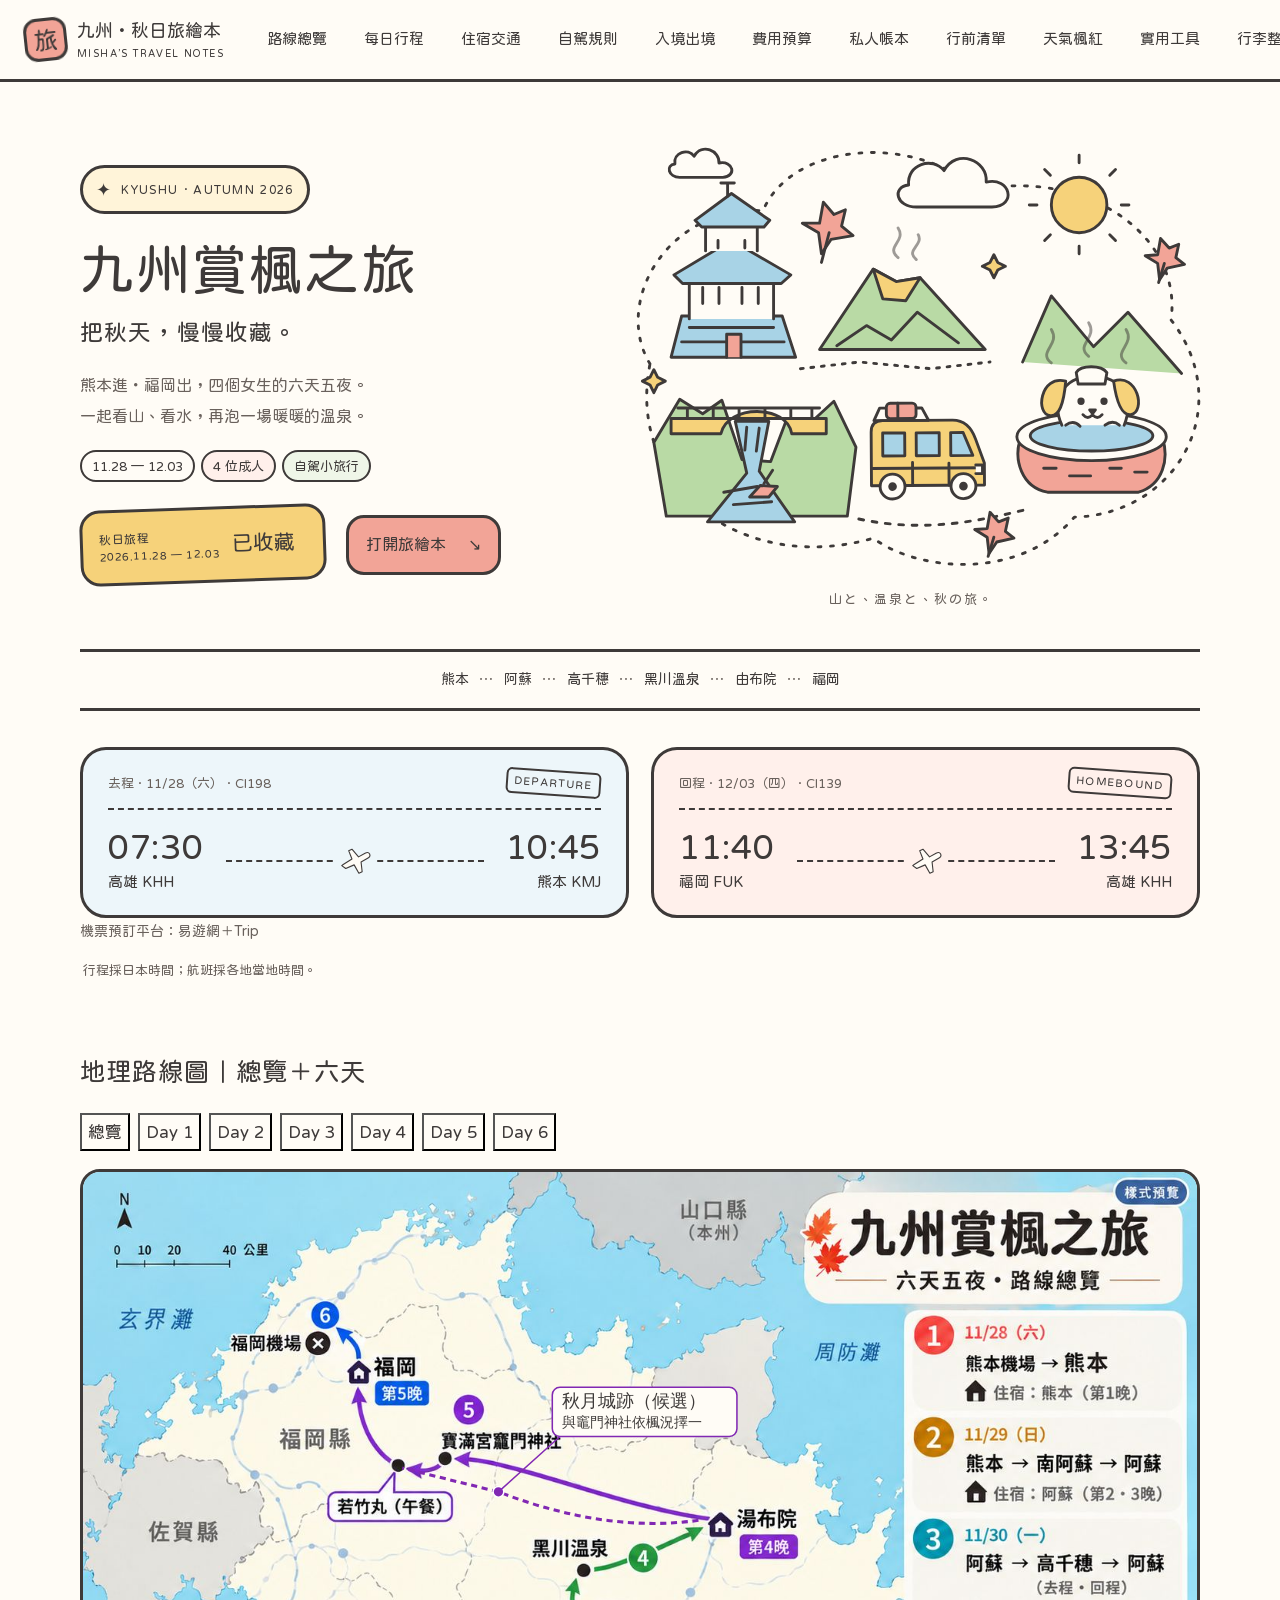
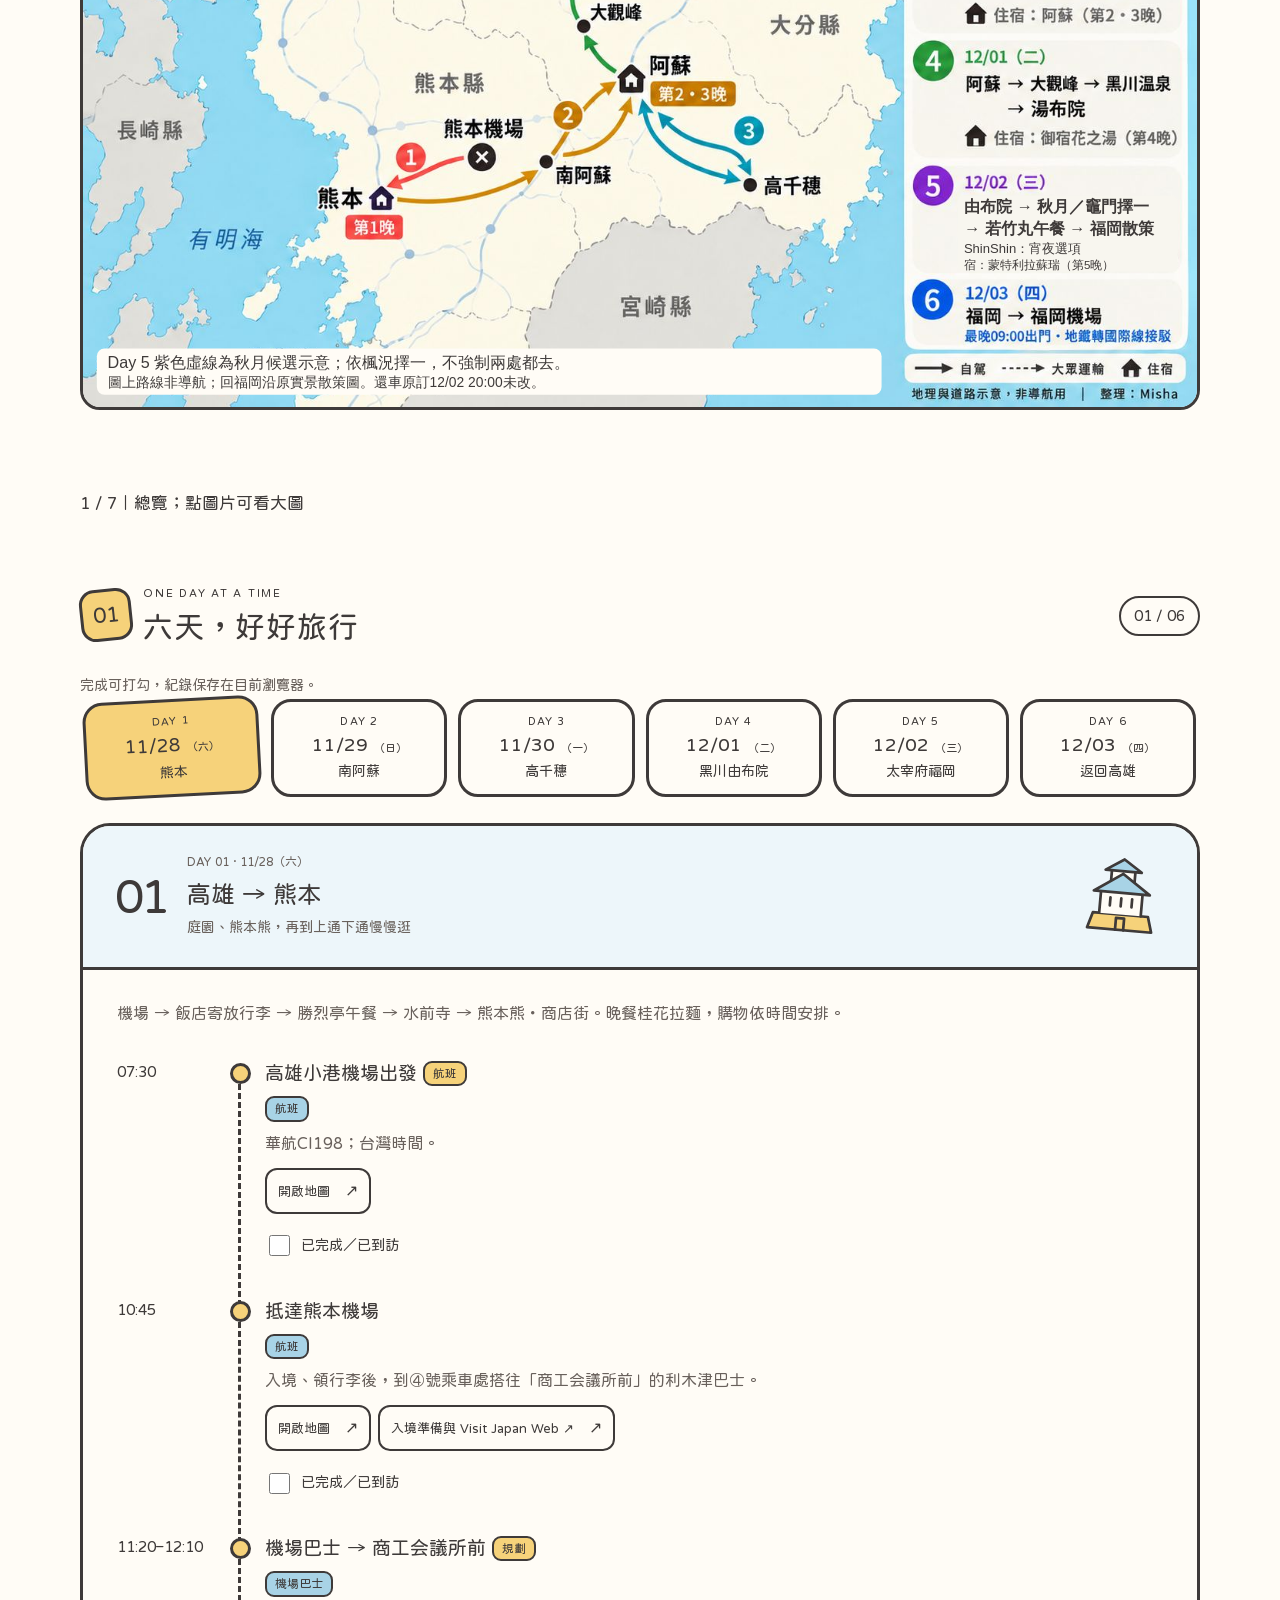
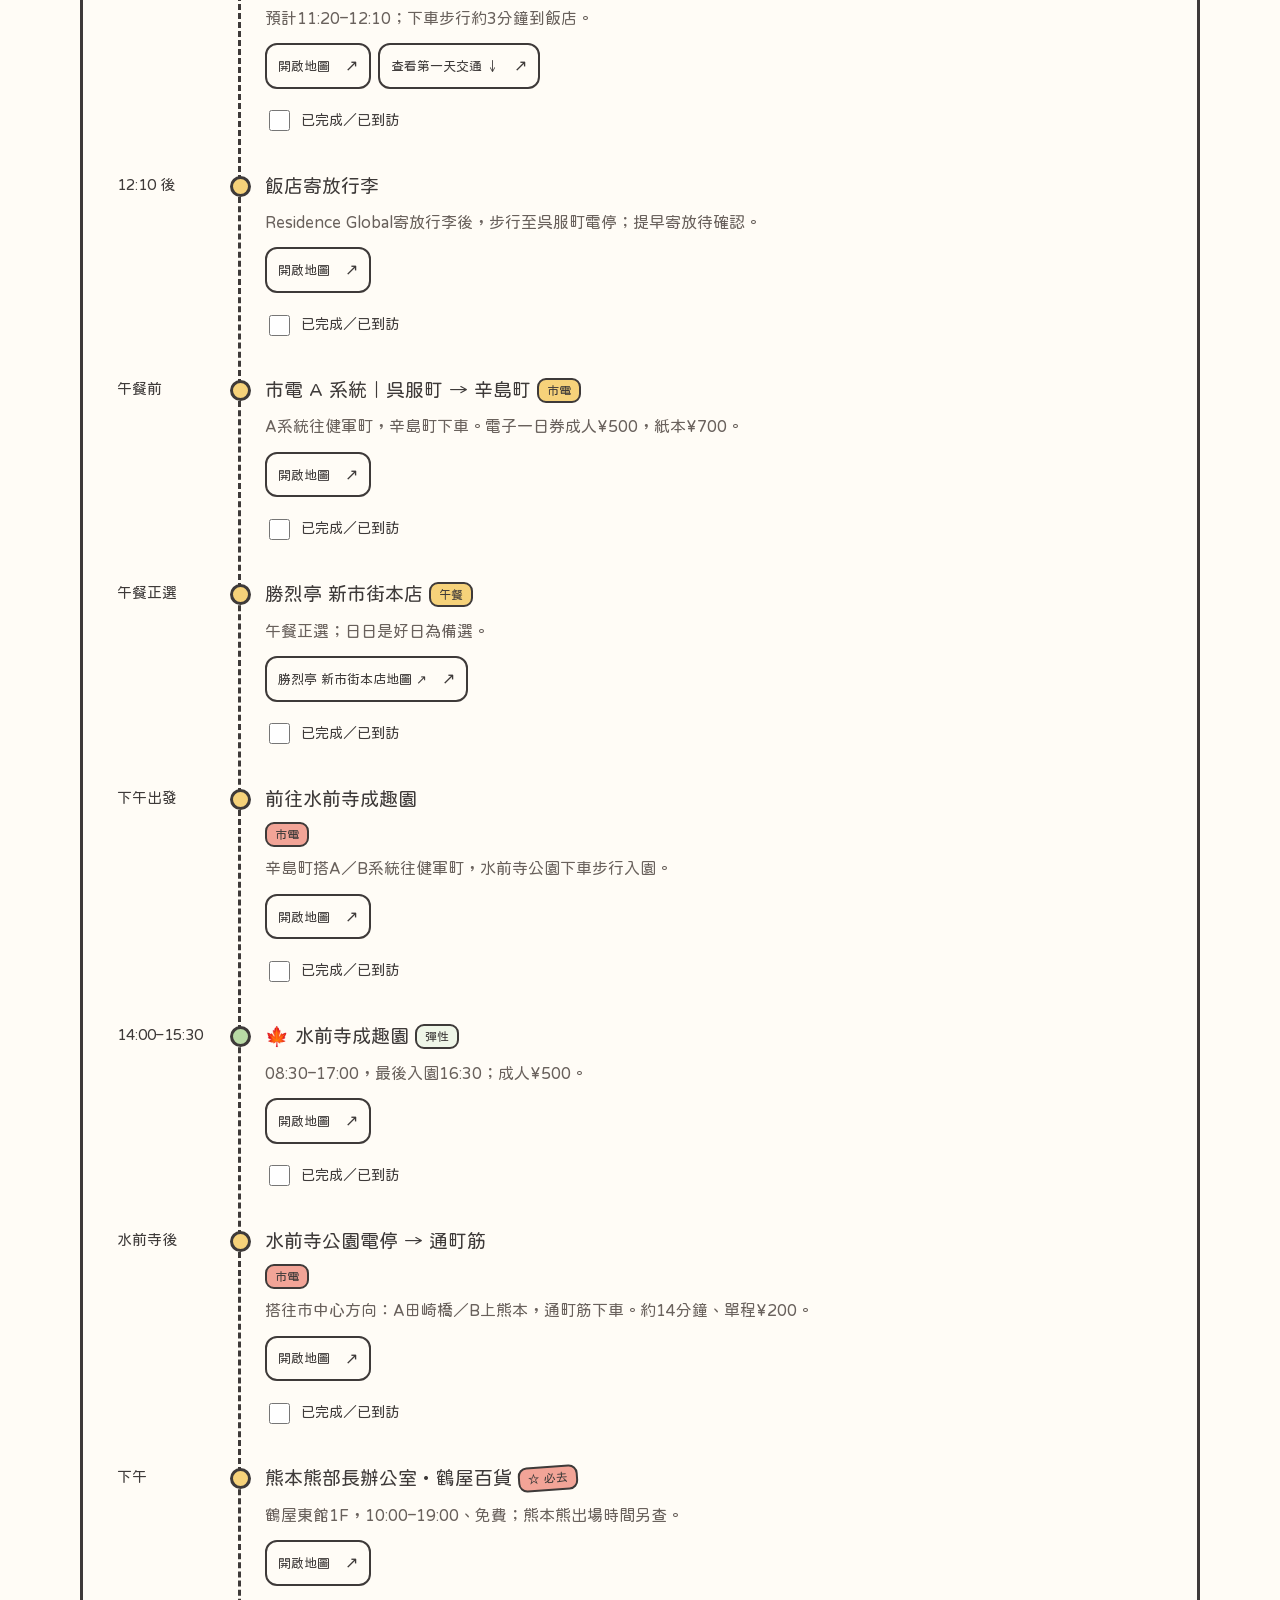
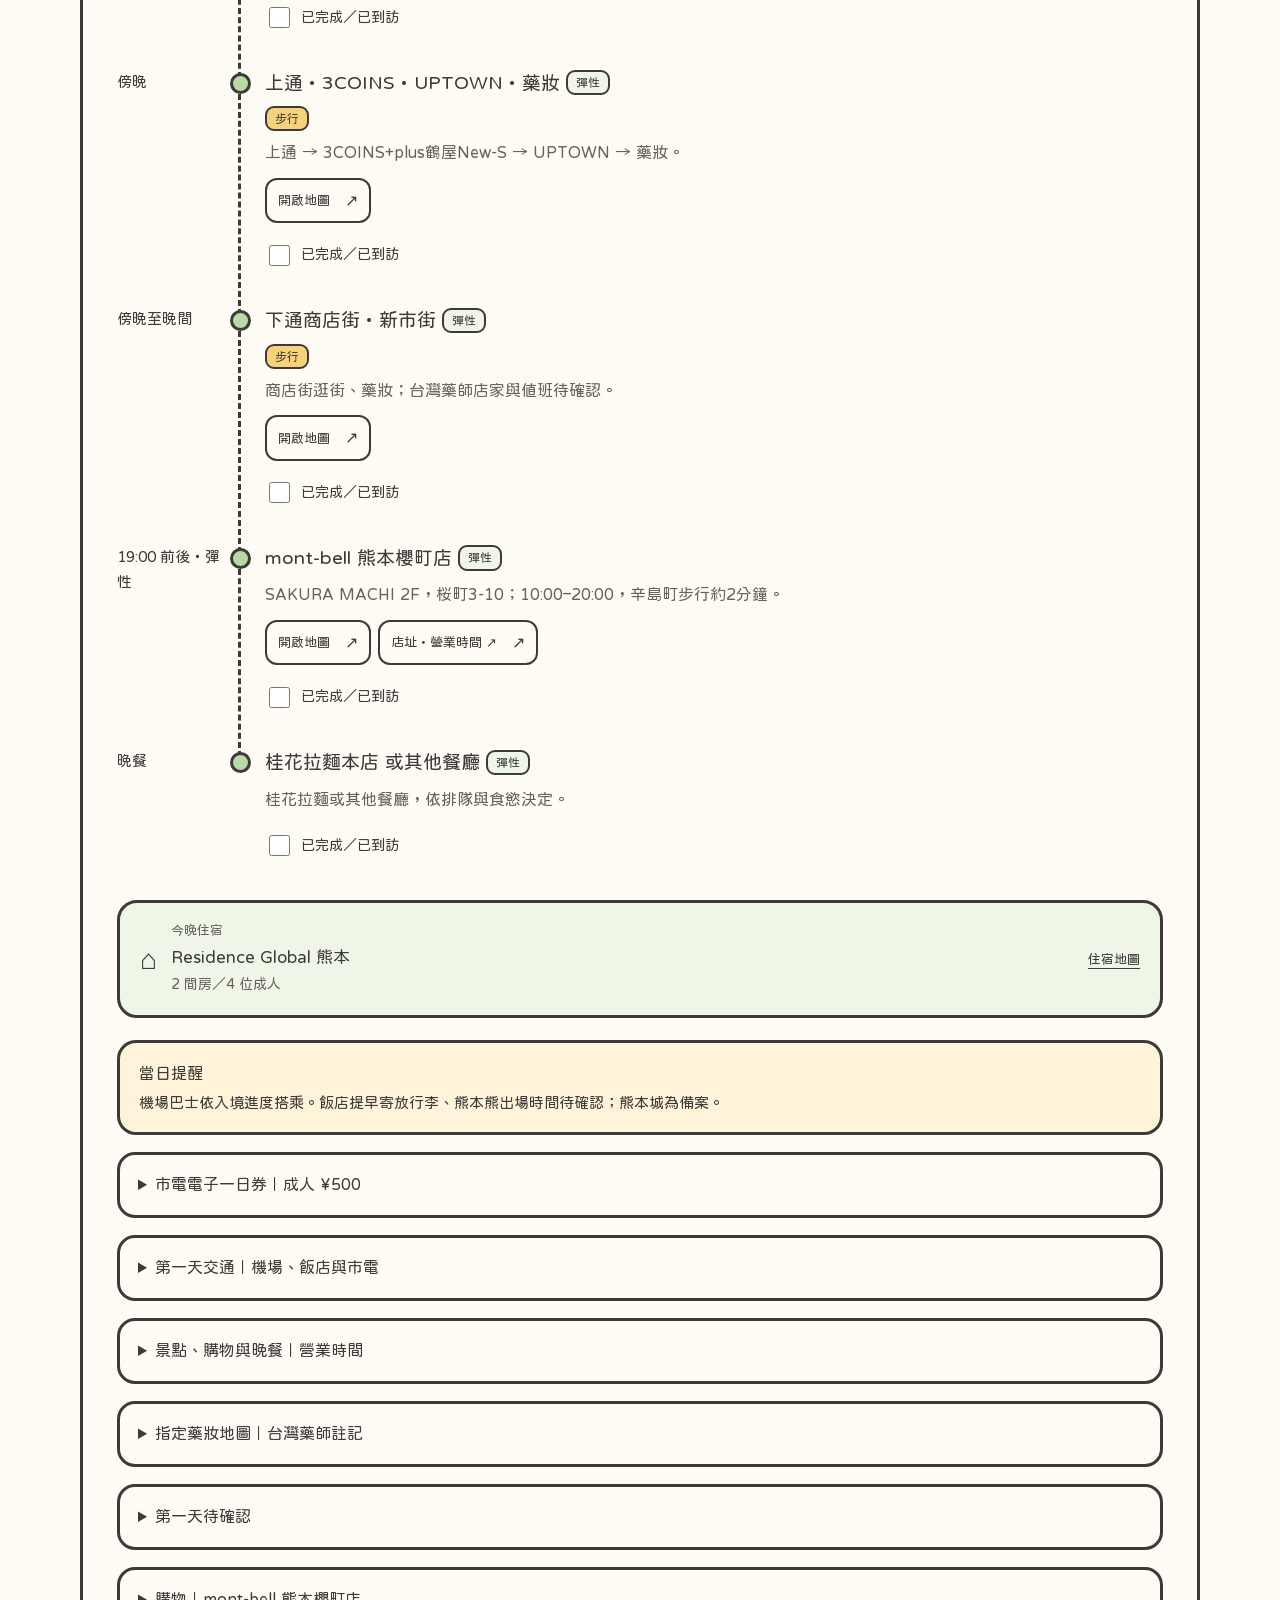
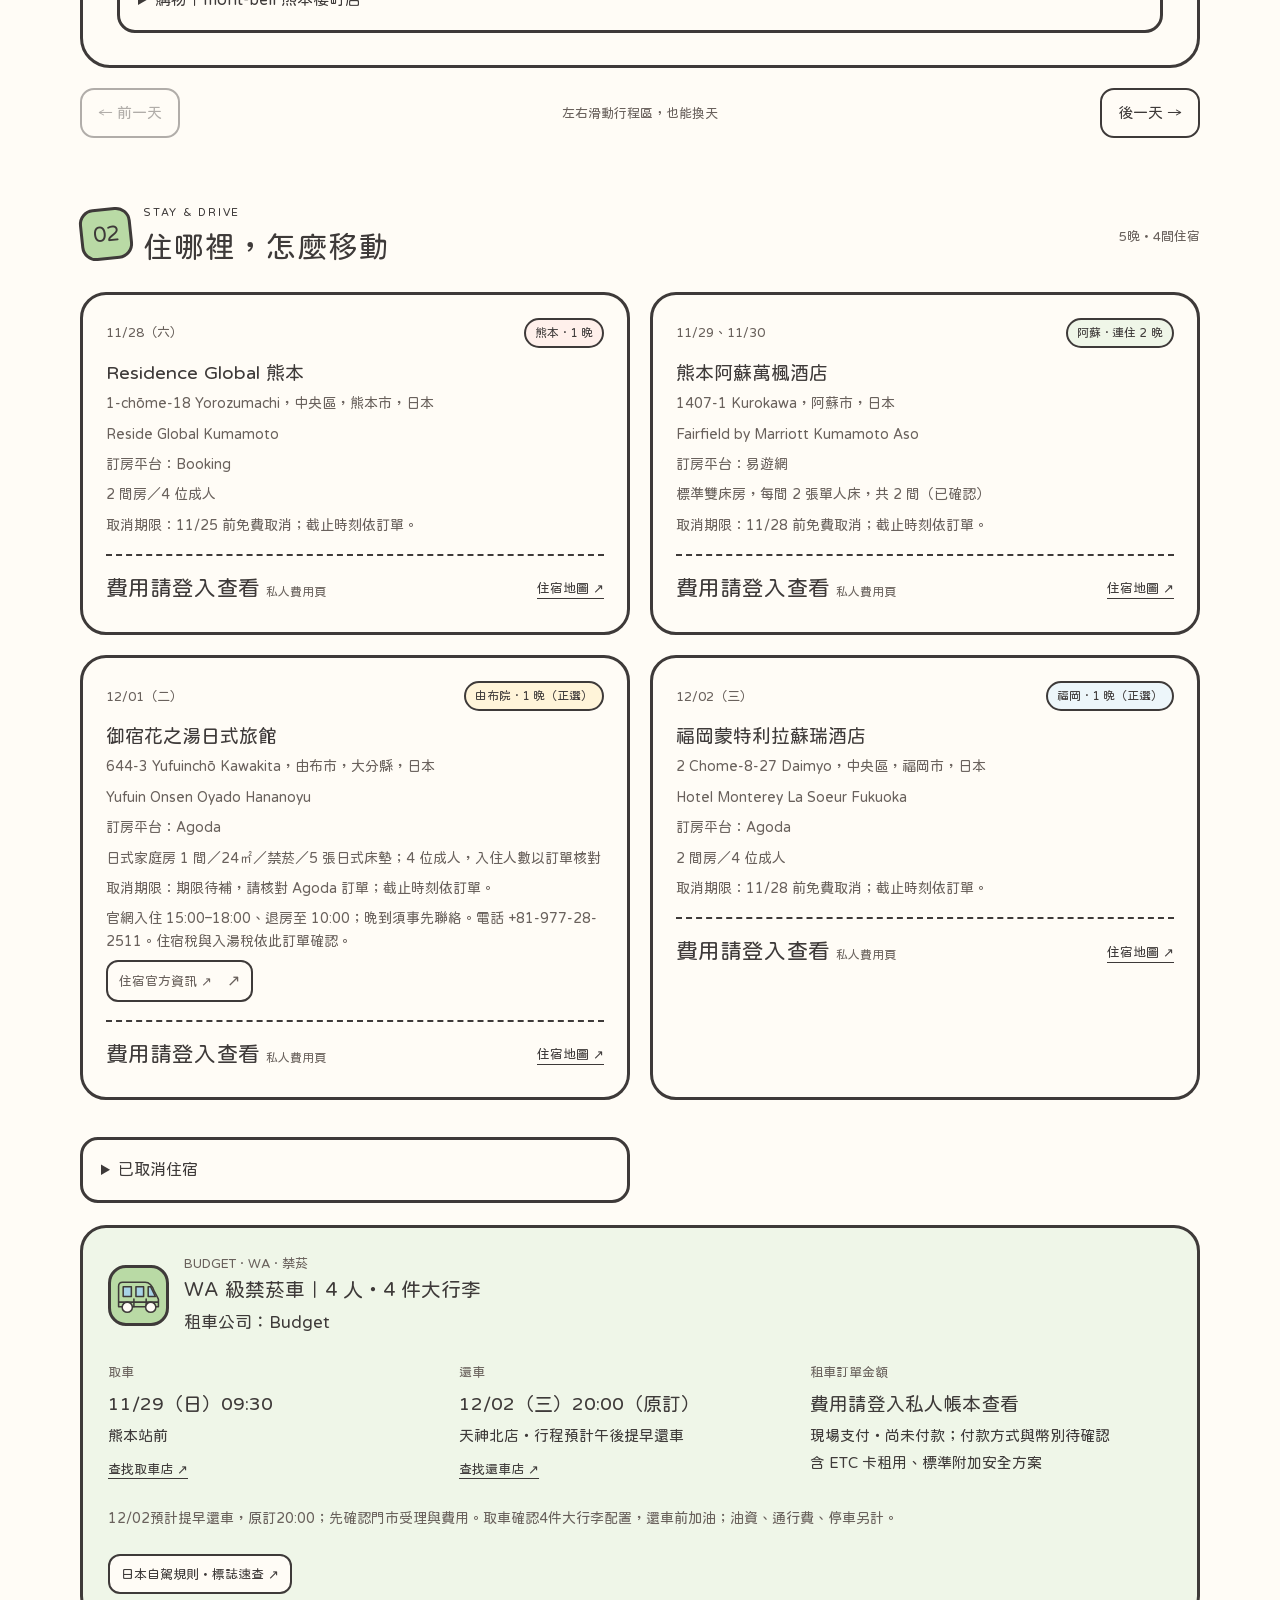
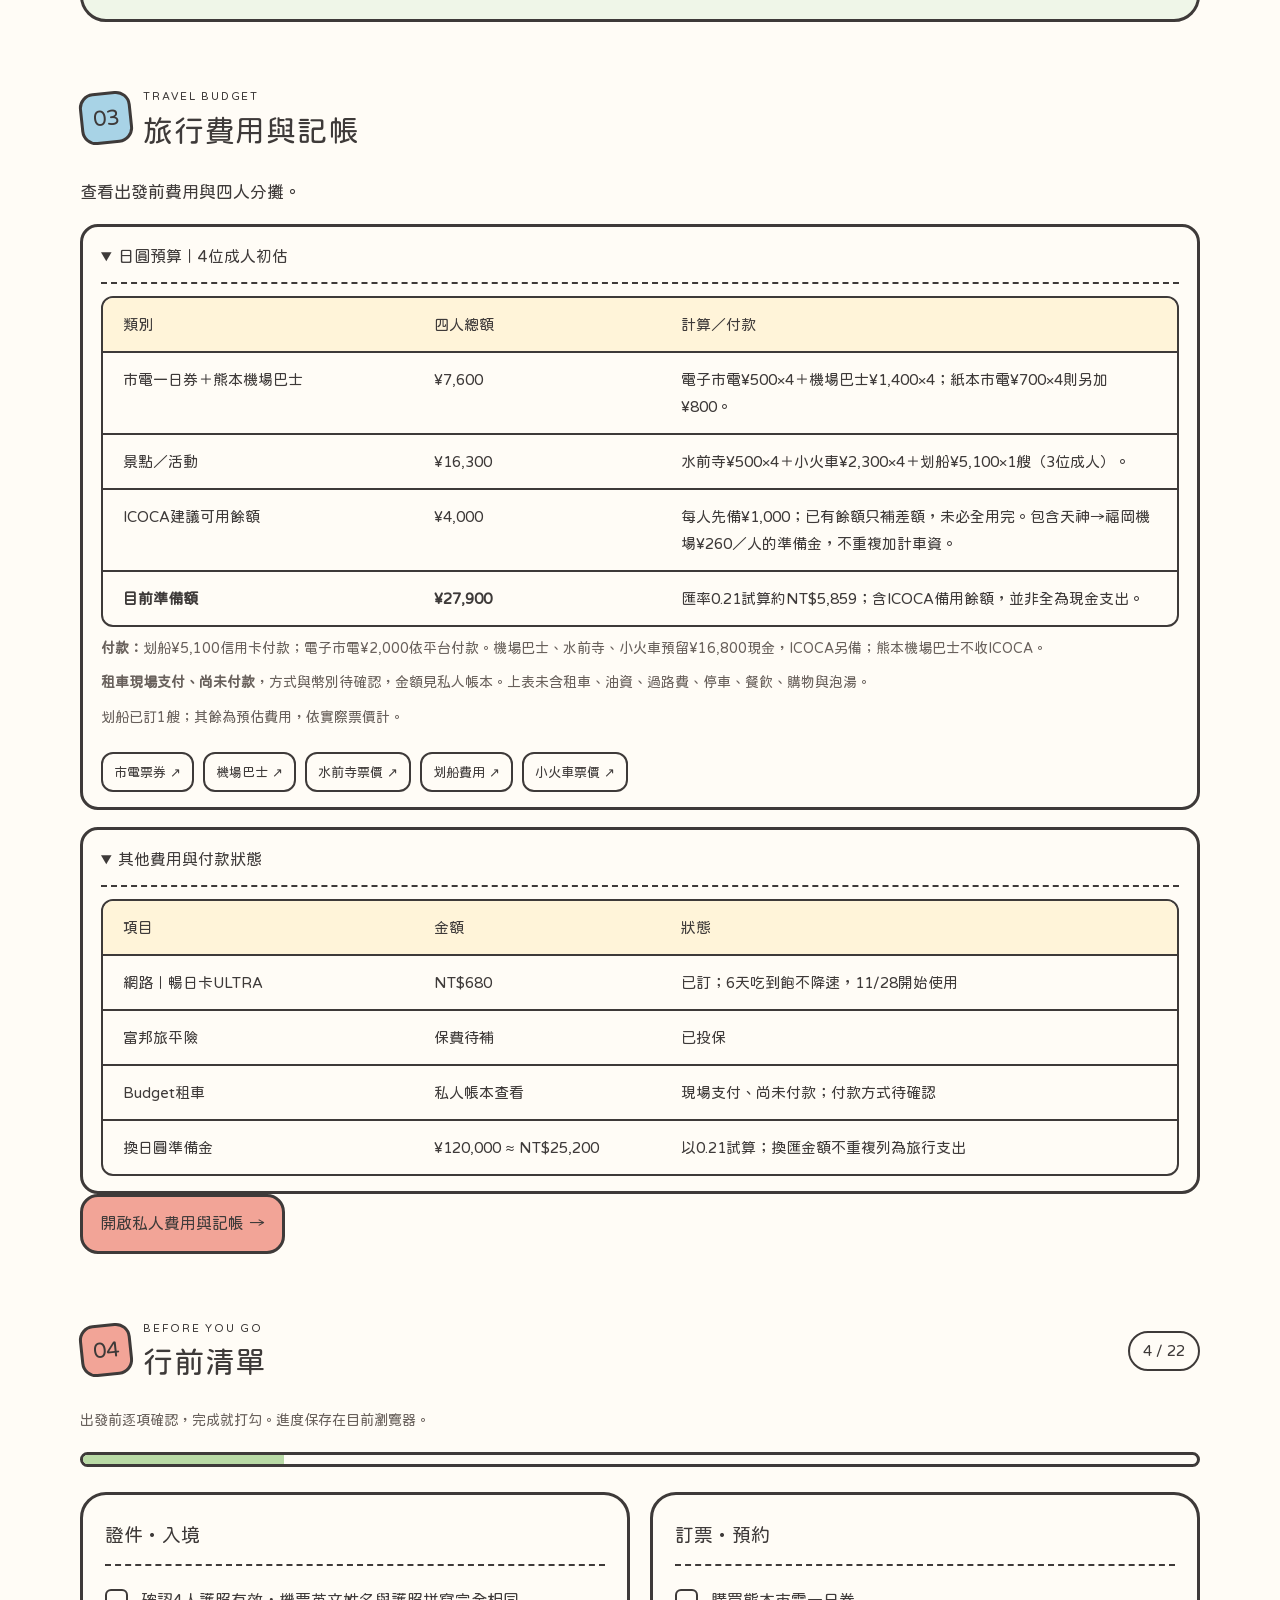
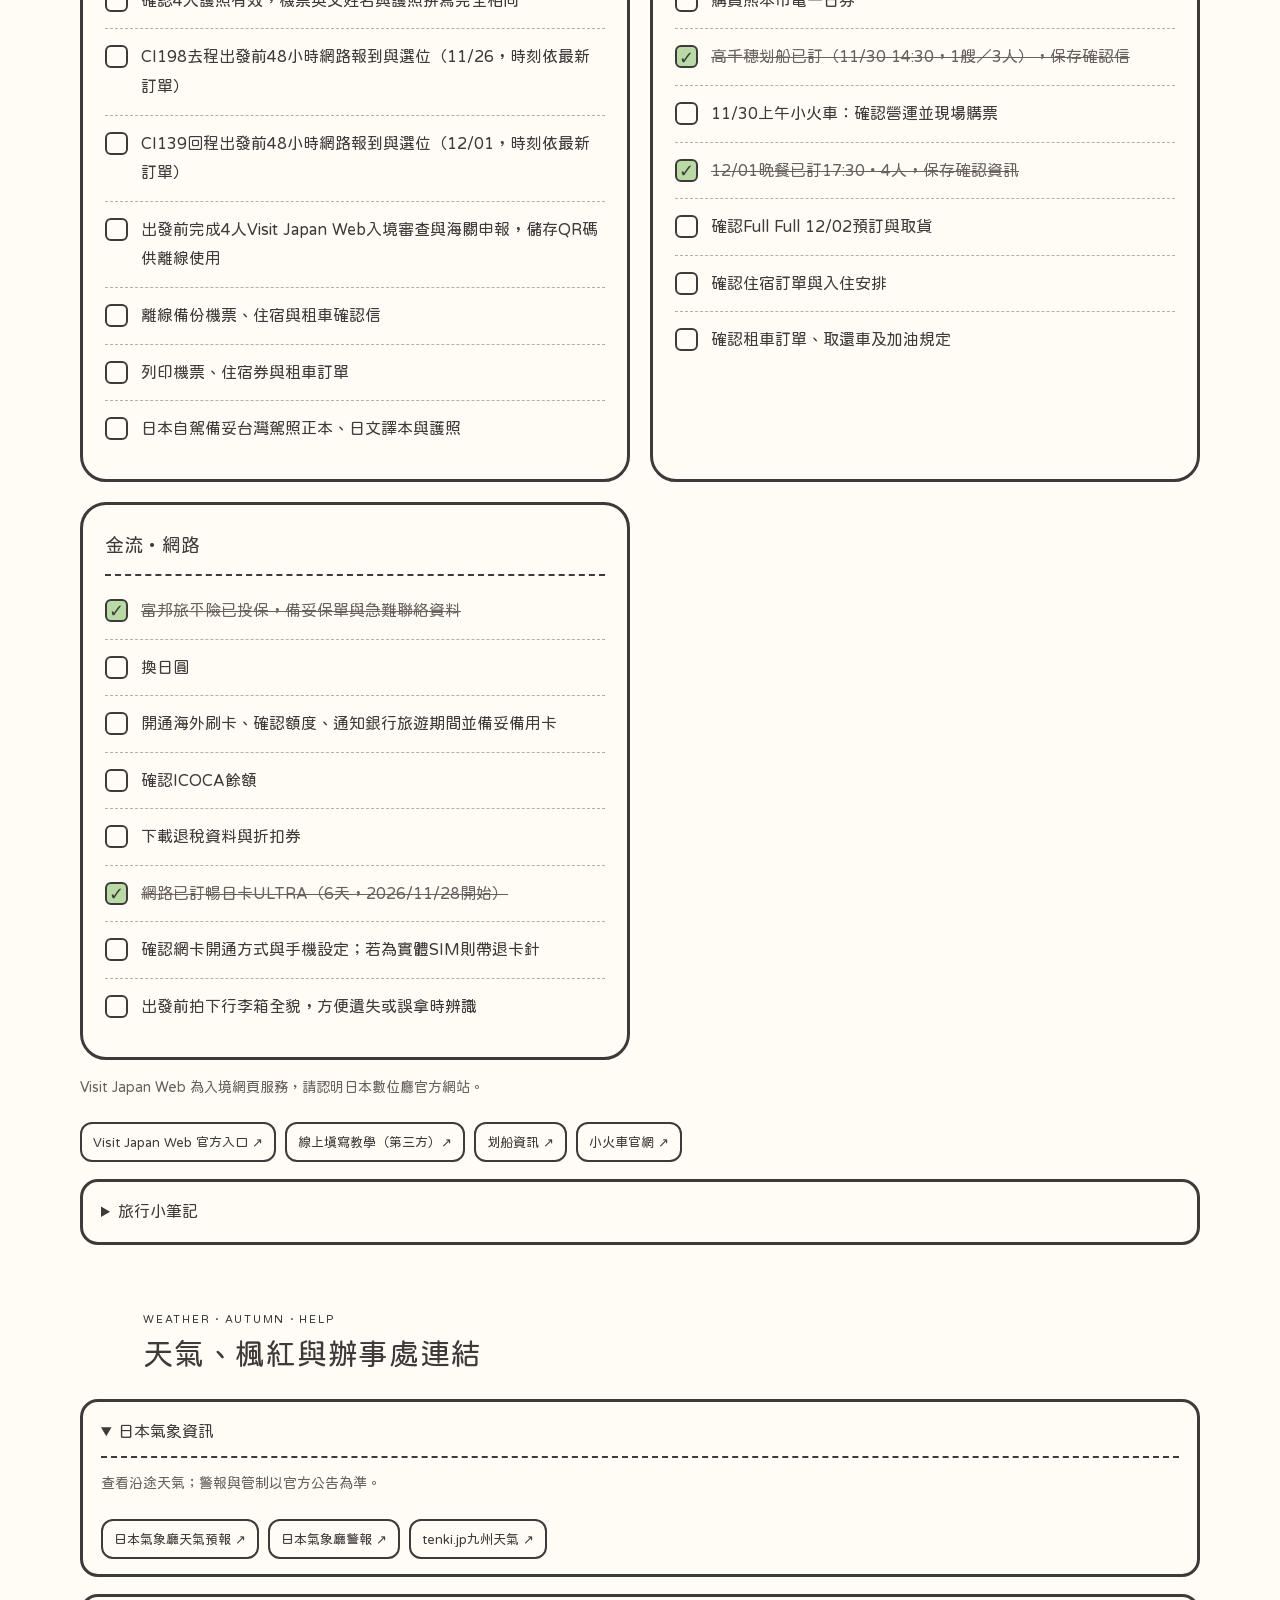
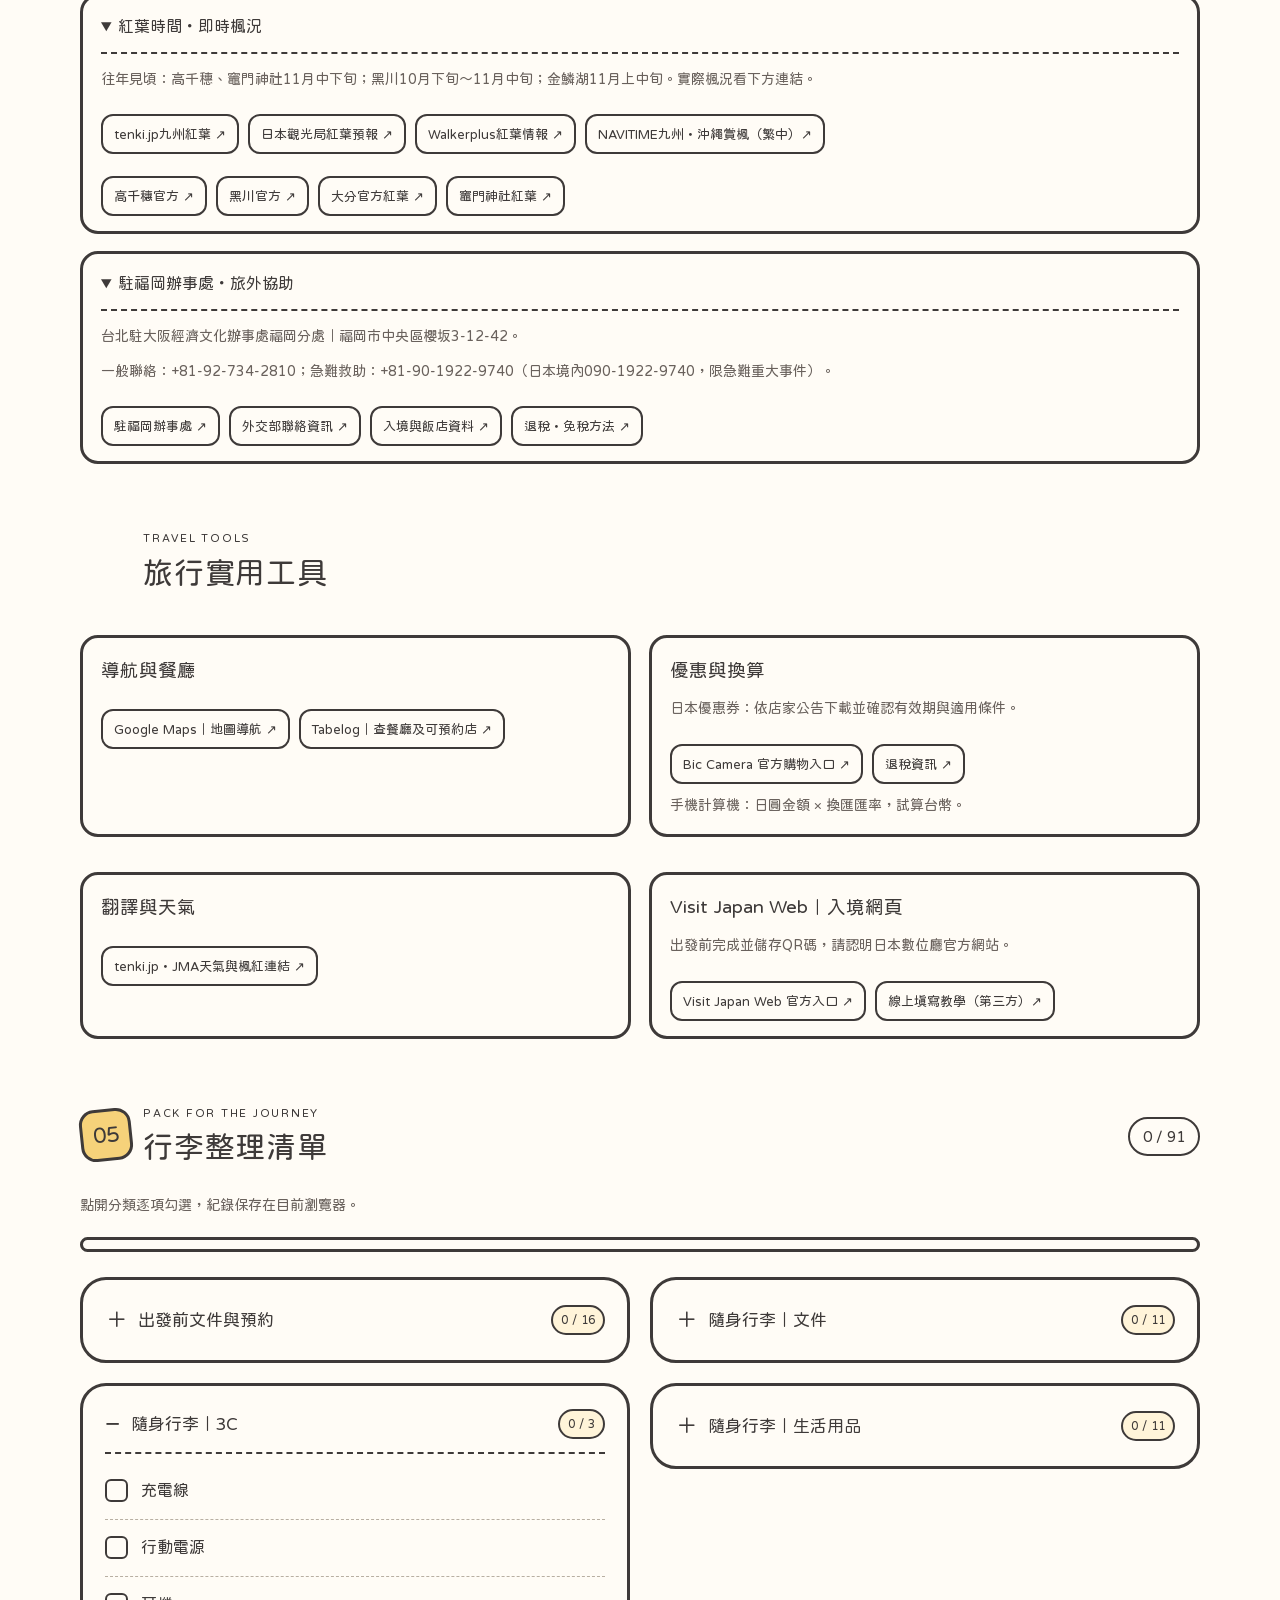
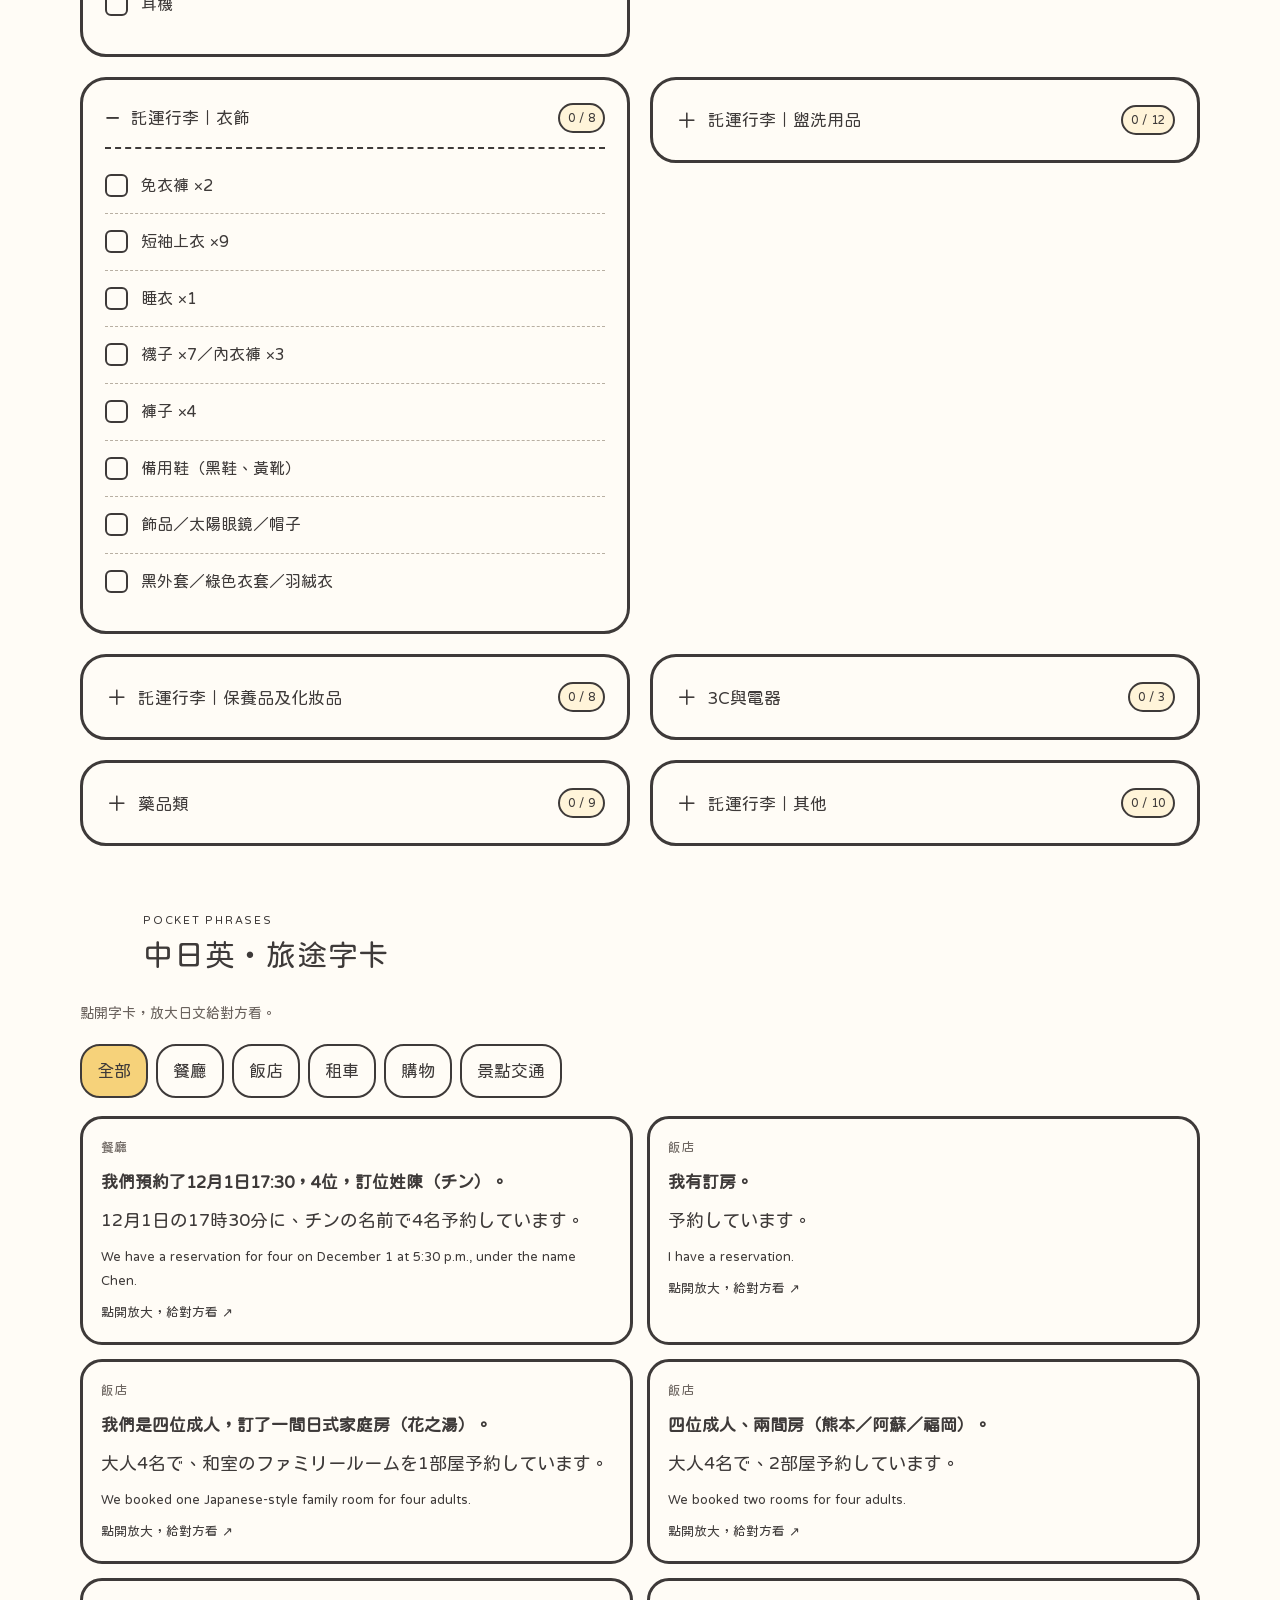
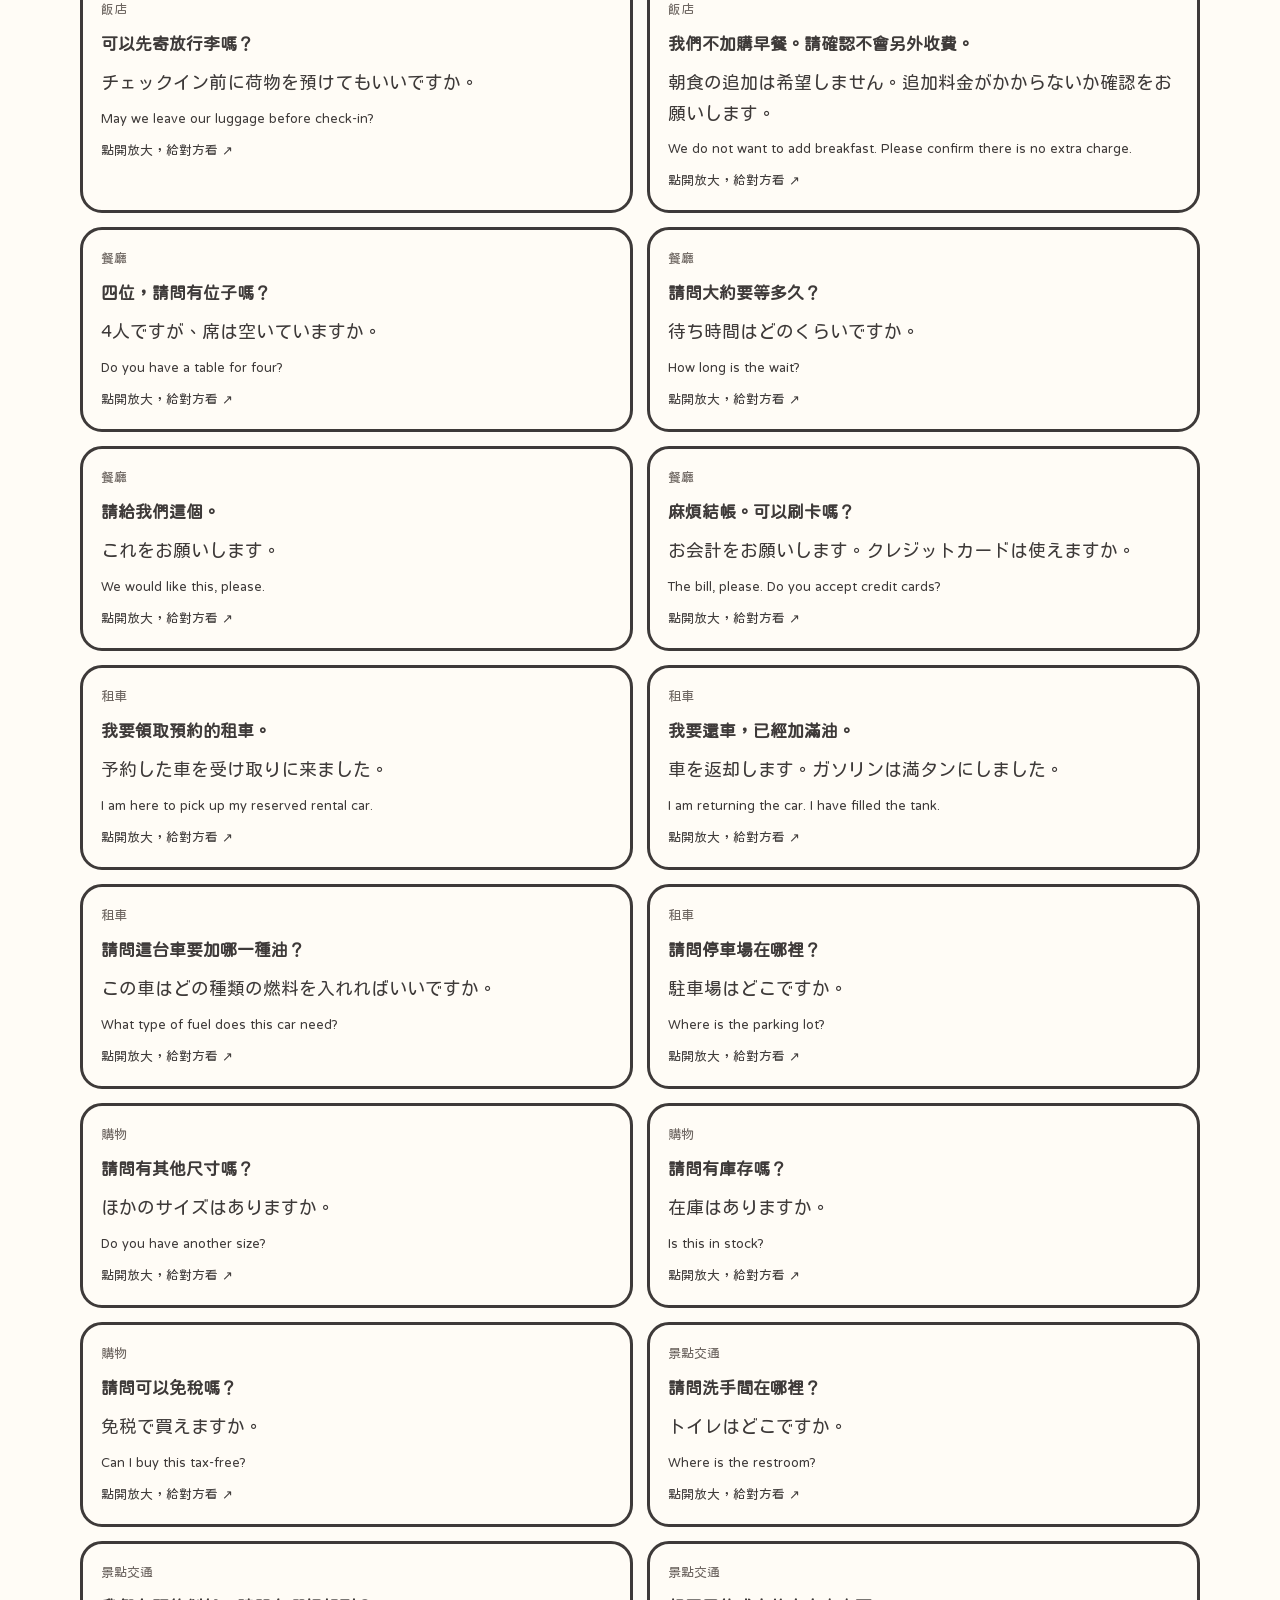
==== index.html @ 36771373 "Simplify travel copy and daily itinerary notes for quick reading" ====
<!doctype html>
<html lang="zh-Hant">
<head>
  <meta charset="utf-8">
  <meta name="viewport" content="width=device-width, initial-scale=1">
  <meta name="theme-color" content="#FFFCF6">
  <meta name="description" content="Misha 的九州六天五夜賞楓自駕旅行：每日行程、高千穗划船方案、住宿交通、行前與行李整理清單。">
  <title>九州賞楓之旅｜Misha 的旅行手帖</title>
  <link rel="icon" href="assets/maple.svg" type="image/svg+xml">
  <link rel="preconnect" href="https://fonts.googleapis.com">
  <link rel="preconnect" href="https://fonts.gstatic.com" crossorigin>
  <link href="https://fonts.googleapis.com/css2?family=Huninn&display=swap" rel="stylesheet">
  <link rel="stylesheet" href="style.css?v=20261111-mobile">
  <script src="data.js?v=20261118-simple" defer></script>
  <script src="app.js?v=20261118-simple" defer></script>
</head>
<body>
  <a class="skip" href="#main">跳到主要內容</a>
  <header class="topbar"><div class="topbar-inner"><a class="brand" href="#home" aria-label="九州旅繪本首頁"><span class="brand-mark" aria-hidden="true">旅</span><span>九州・秋日旅繪本<small>MISHA’S TRAVEL NOTES</small></span></a><nav class="section-nav" aria-label="內容導覽"><a href="#route-map">路線總覽</a><a href="#itinerary">每日行程</a><a href="#stay">住宿交通</a><a href="driving.html">自駕規則</a><a href="entry-exit.html">入境出境</a><a href="#budget">費用預算</a><a href="budget.html">私人帳本</a><a href="#checklist">行前清單</a><a href="#travel-info">天氣楓紅</a><a href="#travel-tools">實用工具</a><a href="#packing">行李整理</a><a href="#phrases">旅途字卡</a></nav></div></header>
  <main id="main" class="container">
    <section class="hero" id="home" aria-labelledby="page-title">
      <div class="hero-copy">
        <p class="cover-label">KYUSHU · AUTUMN 2026</p>
        <h1 id="page-title">九州賞楓之旅<span>把秋天，慢慢收藏。</span></h1>
        <p class="hero-desc">熊本進・福岡出，四個女生的六天五夜。<br>一起看山、看水，再泡一場暖暖的溫泉。</p>
        <div class="hero-tags"><span>11.28 — 12.03</span><span>4 位成人</span><span>自駕小旅行</span></div>
        <div class="departure-row"><div class="countdown" role="timer" aria-label="出發倒數，以台灣日期計算"><span class="countdown-copy" id="countdown-label">距離出發<small>2026.11.28</small></span><output class="countdown-value" id="countdown-days">—</output><span class="countdown-unit" id="countdown-unit">天</span></div><a class="primary" href="#itinerary">打開旅繪本 <span aria-hidden="true">↘</span></a></div>
      </div>
      <figure class="hero-art"><img src="assets/kyushu-story.svg" width="640" height="470" alt="九州手繪風景：熊本城、阿蘇山、高千穗峽、小巴士與泡溫泉的小狗" fetchpriority="high"><figcaption class="art-caption">山と、温泉と、秋の旅。</figcaption></figure>
    </section>
    <div class="route-ribbon" aria-label="旅行路線"><span>熊本</span><span>阿蘇</span><span>高千穗</span><span>黑川溫泉</span><span>由布院</span><span>福岡</span></div>
    <section class="flight-section" aria-label="旅程資訊"><div class="flight-card"><div class="ticket-top"><span class="small-label">去程 · 11/28（六） · CI198</span><span class="ticket-stamp">DEPARTURE</span></div><div class="flight-route"><span><b>07:30</b>高雄 KHH</span><span class="flight-line" aria-hidden="true"><svg viewBox="0 0 96 96"><use href="assets/journey-icons.svg#plane"/></svg></span><span><b>10:45</b>熊本 KMJ</span></div></div><div class="flight-card"><div class="ticket-top"><span class="small-label">回程 · 12/03（四） · CI139</span><span class="ticket-stamp">HOMEBOUND</span></div><div class="flight-route"><span><b>11:40</b>福岡 FUK</span><span class="flight-line" aria-hidden="true"><svg viewBox="0 0 96 96"><use href="assets/journey-icons.svg#plane"/></svg></span><span><b>13:45</b>高雄 KHH</span></div></div></section>
    <p class="intro-muted">機票預訂平台：易遊網＋Trip</p><p class="time-note">行程採日本時間；航班採各地當地時間。</p>
    <section id="route-map" class="section"><h2>地理路線圖｜總覽＋六天</h2><div id="map-tabs" class="phrase-filters"><button type="button" data-map-tab="0" aria-pressed="true">總覽</button><button type="button" data-map-tab="1" aria-pressed="false">Day 1</button><button type="button" data-map-tab="2" aria-pressed="false">Day 2</button><button type="button" data-map-tab="3" aria-pressed="false">Day 3</button><button type="button" data-map-tab="4" aria-pressed="false">Day 4</button><button type="button" data-map-tab="5" aria-pressed="false">Day 5</button><button type="button" data-map-tab="6" aria-pressed="false">Day 6</button></div><div id="map-slides" style="display:flex;overflow-x:auto;scroll-snap-type:x mandatory;gap:16px" tabindex="0" aria-label="左右切換七張地圖"><a style="flex:0 0 100%;scroll-snap-align:start;min-width:0" href="assets/route-overview.svg?v=20261107-simple" target="_blank" rel="noopener"><img style="width:100%;display:block;border:3px solid #3E3A39;border-radius:20px" src="assets/route-overview.svg?v=20261107-simple" alt="六天路線總覽" loading="lazy"></a><a style="flex:0 0 100%;scroll-snap-align:start;min-width:0" href="assets/day-1.svg?v=20261107-simple" target="_blank" rel="noopener"><img style="width:100%;display:block;border:3px solid #3E3A39;border-radius:20px" src="assets/day-1.svg?v=20261107-simple" alt="Day 1地理路線示意" loading="lazy"></a><a style="flex:0 0 100%;scroll-snap-align:start;min-width:0" href="assets/day-2.svg?v=20261107-simple" target="_blank" rel="noopener"><img style="width:100%;display:block;border:3px solid #3E3A39;border-radius:20px" src="assets/day-2.svg?v=20261107-simple" alt="Day 2地理路線示意" loading="lazy"></a><a style="flex:0 0 100%;scroll-snap-align:start;min-width:0" href="assets/day-3.svg?v=20261107-simple" target="_blank" rel="noopener"><img style="width:100%;display:block;border:3px solid #3E3A39;border-radius:20px" src="assets/day-3.svg?v=20261107-simple" alt="Day 3地理路線示意" loading="lazy"></a><a style="flex:0 0 100%;scroll-snap-align:start;min-width:0" href="assets/yufuin-walk-map.svg?v=20261107-simple" target="_blank" rel="noopener"><img style="width:100%;display:block;border:3px solid #3E3A39;border-radius:20px" src="assets/yufuin-walk-map.svg?v=20261107-simple" alt="Day 4由布院真實地圖與編號散策路線" loading="lazy"></a><a style="flex:0 0 100%;scroll-snap-align:start;min-width:0" href="assets/day-5.svg?v=20261107-simple" target="_blank" rel="noopener"><img style="width:100%;display:block;border:3px solid #3E3A39;border-radius:20px" src="assets/day-5.svg?v=20261107-simple" alt="Day 5秋月城跡或竈門神社賞楓擇一、若竹丸午餐及福岡天神實景散策路線" loading="lazy"></a><a style="flex:0 0 100%;scroll-snap-align:start;min-width:0" href="assets/day-6.svg?v=20261107-simple" target="_blank" rel="noopener"><img style="width:100%;display:block;border:3px solid #3E3A39;border-radius:20px" src="assets/day-6.svg?v=20261107-simple" alt="Day 6地理路線示意" loading="lazy"></a></div><p id="map-count" aria-live="polite">1 / 7｜總覽；點圖片可看大圖</p></section>
    <section id="itinerary" class="section"><div class="section-heading"><div><p class="eyebrow">ONE DAY AT A TIME</p><h2>六天，好好旅行</h2></div><span id="day-counter" class="counter" aria-live="polite">01 / 06</span></div><p class="intro-muted">完成可打勾，紀錄保存在目前瀏覽器。</p><div class="day-tabs" role="tablist" aria-label="切換每日行程"></div><div id="day-panel" class="day-panel" role="tabpanel" tabindex="0"></div><div class="day-controls"><button id="prev-day" type="button">← 前一天</button><span>左右滑動行程區，也能換天</span><button id="next-day" type="button">後一天 →</button></div></section>
    <section id="stay" class="section"><div class="section-heading"><div><p class="eyebrow">STAY & DRIVE</p><h2>住哪裡，怎麼移動</h2></div><span class="section-aside">5晚・4間住宿</span></div><div class="stay-grid" id="hotel-list"></div><article class="rental-card"><div class="rental-title"><span class="square-icon" aria-hidden="true"><svg viewBox="0 0 96 96"><use href="assets/journey-icons.svg#van"/></svg></span><div><p class="small-label">BUDGET · WA · 禁菸</p><h3>WA 級禁菸車｜4 人・4 件大行李</h3><p>租車公司：Budget</p></div></div><div class="rental-grid"><div><span class="small-label">取車</span><strong>11/29（日）09:30</strong><span>熊本站前</span><a class="text-link" href="https://www.google.com/maps/search/?api=1&query=Budget+熊本駅前店" target="_blank" rel="noopener noreferrer">查找取車店 ↗</a></div><div><span class="small-label">還車</span><strong>12/02（三）20:00（原訂）</strong><span>天神北店・行程預計午後提早還車</span><a class="text-link" href="https://www.google.com/maps/search/?api=1&query=Budget+天神北店" target="_blank" rel="noopener noreferrer">查找還車店 ↗</a></div><div><span class="small-label">租車訂單金額</span><strong>費用請登入私人帳本查看</strong><span>現場支付・尚未付款；付款方式與幣別待確認</span><span>含 ETC 卡租用、標準附加安全方案</span></div></div><p class="muted">12/02預計提早還車，原訂20:00；先確認門市受理與費用。取車確認4件大行李配置，還車前加油；油資、通行費、停車另計。</p><div class="official-links"><a href="driving.html">日本自駕規則・標誌速查 ↗</a></div></article></section>
    <section id="budget" class="section"><div class="section-heading"><div><p class="eyebrow">TRAVEL BUDGET</p><h2>旅行費用與記帳</h2></div></div><p>查看出發前費用與四人分攤。</p><details class="detail-box" open><summary>日圓預算｜4位成人初估</summary><div class="table-wrap"><table><thead><tr><th>類別</th><th>四人總額</th><th>計算／付款</th></tr></thead><tbody>
<tr><td data-label="類別">市電一日券＋熊本機場巴士</td><td data-label="四人總額">¥7,600</td><td data-label="計算／付款">電子市電¥500×4＋機場巴士¥1,400×4；紙本市電¥700×4則另加¥800。</td></tr>
<tr><td data-label="類別">景點／活動</td><td data-label="四人總額">¥16,300</td><td data-label="計算／付款">水前寺¥500×4＋小火車¥2,300×4＋划船¥5,100×1艘（3位成人）。</td></tr>
<tr><td data-label="類別">ICOCA建議可用餘額</td><td data-label="四人總額">¥4,000</td><td data-label="計算／付款">每人先備¥1,000；已有餘額只補差額，未必全用完。包含天神→福岡機場¥260／人的準備金，不重複加計車資。</td></tr>
<tr><td data-label="類別"><strong>目前準備額</strong></td><td data-label="四人總額"><strong>¥27,900</strong></td><td data-label="計算／付款">匯率0.21試算約NT$5,859；含ICOCA備用餘額，並非全為現金支出。</td></tr>
</tbody></table></div><p><strong>付款：</strong>划船¥5,100信用卡付款；電子市電¥2,000依平台付款。機場巴士、水前寺、小火車預留¥16,800現金，ICOCA另備；熊本機場巴士不收ICOCA。</p><p><strong>租車現場支付、尚未付款</strong>，方式與幣別待確認，金額見私人帳本。上表未含租車、油資、過路費、停車、餐飲、購物與泡湯。</p><p class="muted">划船已訂1艘；其餘為預估費用，依實際票價計。</p><div class="official-links"><a href="https://www.kotsu-kumamoto.jp/kiji/pub/Default.aspx?c_id=66" target="_blank" rel="noopener noreferrer">市電票券 ↗</a><a href="https://www.sankobus.jp/bus/ap-limousine/" target="_blank" rel="noopener noreferrer">機場巴士 ↗</a><a href="https://www.suizenji.or.jp/guide/" target="_blank" rel="noopener noreferrer">水前寺票價 ↗</a><a href="https://takachiho-kanko.info/boat/det/" target="_blank" rel="noopener noreferrer">划船費用 ↗</a><a href="https://amaterasu-railway.jp/attraction" target="_blank" rel="noopener noreferrer">小火車票價 ↗</a></div></details><details class="detail-box" open><summary>其他費用與付款狀態</summary><div class="table-wrap"><table><thead><tr><th>項目</th><th>金額</th><th>狀態</th></tr></thead><tbody><tr><td data-label="項目">網路｜暢日卡ULTRA</td><td data-label="金額">NT$680</td><td data-label="狀態">已訂；6天吃到飽不降速，11/28開始使用</td></tr><tr><td data-label="項目">富邦旅平險</td><td data-label="金額">保費待補</td><td data-label="狀態">已投保</td></tr><tr><td data-label="項目">Budget租車</td><td data-label="金額">私人帳本查看</td><td data-label="狀態">現場支付、尚未付款；付款方式待確認</td></tr><tr><td data-label="項目">換日圓準備金</td><td data-label="金額">¥120,000 ≈ NT$25,200</td><td data-label="狀態">以0.21試算；換匯金額不重複列為旅行支出</td></tr></tbody></table></div></details><a class="primary" href="budget.html">開啟私人費用與記帳 →</a></section>
    <section id="checklist" class="section"><div class="section-heading"><div><p class="eyebrow">BEFORE YOU GO</p><h2>行前清單</h2></div><span id="check-counter" class="counter" aria-live="polite"></span></div><p class="intro-muted">出發前逐項確認，完成就打勾。進度保存在目前瀏覽器。</p><div class="progress-track" role="progressbar" aria-label="行前準備進度" aria-valuemin="0" aria-valuemax="100" aria-valuenow="0"><div id="check-progress"></div></div><div id="checklist-items" class="checklist-grid"></div><p class="muted">Visit Japan Web 為入境網頁服務，請認明日本數位廳官方網站。</p><div class="official-links"><a href="https://services.digital.go.jp/zh-cmn-hant/visit-japan-web/" target="_blank" rel="noopener noreferrer">Visit Japan Web 官方入口 ↗</a><a href="https://debbiechien.com/visit-japan-web/" target="_blank" rel="noopener noreferrer">線上填寫教學（第三方）↗</a><a href="https://takachiho-kanko.info/boat/detail.php" target="_blank" rel="noopener noreferrer">划船資訊 ↗</a><a href="https://amaterasu-railway.jp/" target="_blank" rel="noopener noreferrer">小火車官網 ↗</a></div><details class="detail-box"><summary>旅行小筆記</summary><label for="trip-notes">記下想買的東西、集合時間或臨時調整</label><textarea id="trip-notes" rows="5" placeholder="例如：出門前幫媽媽帶好保暖外套……"></textarea><p id="notes-status" class="muted" role="status">筆記僅保存在目前瀏覽器。</p></details><p id="storage-status" class="muted" role="status"></p></section>
<section id="travel-info" class="section"><div class="section-heading"><div><p class="eyebrow">WEATHER · AUTUMN · HELP</p><h2>天氣、楓紅與辦事處連結</h2></div></div>
<details class="detail-box" open><summary>日本氣象資訊</summary><p>查看沿途天氣；警報與管制以官方公告為準。</p><div class="official-links"><a href="https://www.jma.go.jp/bosai/forecast/" target="_blank" rel="noopener noreferrer">日本氣象廳天氣預報 ↗</a><a href="https://www.jma.go.jp/bosai/warning/" target="_blank" rel="noopener noreferrer">日本氣象廳警報 ↗</a><a href="https://tenki.jp/forecast/9/" target="_blank" rel="noopener noreferrer">tenki.jp九州天氣 ↗</a></div></details>
<details class="detail-box" open><summary>紅葉時間・即時楓況</summary><p>往年見頃：高千穗、竈門神社11月中下旬；黑川10月下旬～11月中旬；金鱗湖11月上中旬。實際楓況看下方連結。</p><div class="official-links"><a href="https://tenki.jp/kouyou/9/" target="_blank" rel="noopener noreferrer">tenki.jp九州紅葉 ↗</a><a href="https://www.japan.travel/tw/see-and-do/autumn-leaves-forecast/" target="_blank" rel="noopener noreferrer">日本觀光局紅葉預報 ↗</a><a href="https://koyo.walkerplus.com/" target="_blank" rel="noopener noreferrer">Walkerplus紅葉情報 ↗</a><a href="https://japantravel.navitime.com/zh-tw/area/jp/feature/autumn/area/A08/?from=autumn-top-table" target="_blank" rel="noopener noreferrer">NAVITIME九州・沖繩賞楓（繁中）↗</a></div><div class="official-links"><a href="https://takachiho-kanko.info/faq/" target="_blank" rel="noopener noreferrer">高千穗官方 ↗</a><a href="https://www.kurokawaonsen.or.jp/faq/" target="_blank" rel="noopener noreferrer">黑川官方 ↗</a><a href="https://www.visit-oita.jp/topics/detail/416" target="_blank" rel="noopener noreferrer">大分官方紅葉 ↗</a><a href="https://www.crossroadfukuoka.jp/event/12107" target="_blank" rel="noopener noreferrer">竈門神社紅葉 ↗</a></div></details>
<details class="detail-box" open><summary>駐福岡辦事處・旅外協助</summary><p>台北駐大阪經濟文化辦事處福岡分處｜福岡市中央區櫻坂3-12-42。</p><p>一般聯絡：<a href="tel:+81927342810">+81-92-734-2810</a>；急難救助：<a href="tel:+819019229740">+81-90-1922-9740</a>（日本境內090-1922-9740，限急難重大事件）。</p><div class="official-links"><a href="https://www.roc-taiwan.org/jpfuk/index.html" target="_blank" rel="noopener noreferrer">駐福岡辦事處 ↗</a><a href="https://www.boca.gov.tw/sp-foof-countrycp-02-31-92761-1.html" target="_blank" rel="noopener noreferrer">外交部聯絡資訊 ↗</a><a href="entry-exit.html#arrival">入境與飯店資料 ↗</a><a href="entry-exit.html#refund">退稅・免稅方法 ↗</a></div></details></section>
    <section id="travel-tools" class="section"><div class="section-heading"><div><p class="eyebrow">TRAVEL TOOLS</p><h2>旅行實用工具</h2></div></div><div class="rules-grid">
<article class="detail-box"><h3>導航與餐廳</h3><div class="official-links"><a href="https://www.google.com/maps" target="_blank" rel="noopener noreferrer">Google Maps｜地圖導航 ↗</a><a href="https://tabelog.com/" target="_blank" rel="noopener noreferrer">Tabelog｜查餐廳及可預約店 ↗</a></div></article>
<article class="detail-box"><h3>優惠與換算</h3><p>日本優惠券：依店家公告下載並確認有效期與適用條件。</p><div class="official-links"><a href="https://www.biccamera.com/bc/c/info/report/language.jsp" target="_blank" rel="noopener noreferrer">Bic Camera 官方購物入口 ↗</a><a href="entry-exit.html#refund">退稅資訊 ↗</a></div><p>手機計算機：日圓金額 × 換匯匯率，試算台幣。</p></article>
<article class="detail-box"><h3>翻譯與天氣</h3><div class="official-links"><a href="#travel-info">tenki.jp・JMA天氣與楓紅連結 ↗</a></div></article>
<article class="detail-box"><h3>Visit Japan Web｜入境網頁</h3><p>出發前完成並儲存QR碼，請認明日本數位廳官方網站。</p><div class="official-links"><a href="https://services.digital.go.jp/zh-cmn-hant/visit-japan-web/" target="_blank" rel="noopener noreferrer">Visit Japan Web 官方入口 ↗</a><a href="https://debbiechien.com/visit-japan-web/" target="_blank" rel="noopener noreferrer">線上填寫教學（第三方）↗</a></div></article></div></section>
    <section id="packing" class="section"><div class="section-heading"><div><p class="eyebrow">PACK FOR THE JOURNEY</p><h2>行李整理清單</h2></div><span id="packing-counter" class="counter" aria-live="polite"></span></div><p class="intro-muted">點開分類逐項勾選，紀錄保存在目前瀏覽器。</p><div id="packing-track" class="progress-track" role="progressbar" aria-label="行李整理進度" aria-valuemin="0" aria-valuemax="100" aria-valuenow="0"><div id="packing-progress"></div></div><div id="packing-items" class="checklist-grid"></div></section>
    <section id="phrases" class="section"><div class="section-heading"><div><p class="eyebrow">POCKET PHRASES</p><h2>中日英・旅途字卡</h2></div></div><p class="intro-muted">點開字卡，放大日文給對方看。</p><div id="phrase-filters" class="phrase-filters" aria-label="字卡分類"></div><div id="phrase-list" class="phrase-grid"></div></section>
<dialog id="phrase-dialog" aria-labelledby="phrase-dialog-title"><button id="phrase-close" type="button">關閉 ✕</button><h2 id="phrase-dialog-title"></h2><p id="phrase-dialog-ja" lang="ja"></p><p id="phrase-dialog-en" lang="en"></p></dialog>
    <footer><div class="footer-mark">旅</div><p>把好風景，留給一起旅行的人。</p><span>九州賞楓之旅 · 整理：Misha</span><small>更新：2026/11/18｜營業、交通與票價依當日公告。</small></footer>
  </main>
</body>
</html>
---- style.css ----
:root{--bg:#FFFCF6;--paper:#FFFCF6;--ink:#3E3A39;--muted:#69615C;--coral:#F2A497;--yellow:#F6D27A;--blue:#A8D3E6;--green:#B9DAA5;--line:#3E3A39;--stroke:3px solid #3E3A39;--radius:26px;--soft-yellow:#FFF4D9;--soft-blue:#EDF6FA;--soft-green:#EFF6E8;--soft-coral:#FFF0EB}
*{box-sizing:border-box}html{scroll-behavior:smooth;scroll-padding-top:110px}body{margin:0;padding-top:112px;background:var(--bg);color:var(--ink);font-family:'Huninn','Microsoft JhengHei','PingFang TC',sans-serif;font-size:17px;line-height:1.85;-webkit-font-smoothing:antialiased}button,input,textarea{font:inherit;color:inherit}button,a,input,summary{touch-action:manipulation}a{color:inherit;text-decoration:none}button,summary{cursor:pointer}button{background:var(--paper)}h1,h2,h3,h4,p{margin:0}h1,h2,h3,h4{font-weight:400;text-wrap:pretty}a:focus-visible,button:focus-visible,input:focus-visible,textarea:focus-visible,summary:focus-visible,[tabindex]:focus-visible{outline:3px dashed var(--ink);outline-offset:5px}button:disabled{opacity:.4;cursor:default}a,button{ -webkit-tap-highlight-color:transparent}a:hover{text-decoration:underline;text-underline-offset:5px}.container{width:min(1120px,calc(100% - 64px));margin:auto}section[id]{scroll-margin-top:12px}
/* A small, fixed cover strip. */
.topbar{position:fixed;inset:0 0 auto;z-index:20;background:var(--paper);border-bottom:var(--stroke)}.topbar-inner{width:min(1240px,calc(100% - 48px));min-height:79px;margin:auto;display:flex;align-items:center;justify-content:space-between;gap:28px}.brand{display:flex;align-items:center;gap:10px;white-space:nowrap;font-size:18px;line-height:1.3}.brand small{display:block;font-size:10px;letter-spacing:.14em;margin-top:4px}.brand-mark,.footer-mark{display:grid;place-items:center;background:var(--coral);border:var(--stroke);border-radius:13px;width:43px;height:43px;font-size:24px;transform:rotate(-6deg);flex-shrink:0}.section-nav{display:flex;gap:7px;align-items:center;font-size:15px}.section-nav a{padding:8px 12px;border:3px solid transparent;border-radius:16px;white-space:nowrap;line-height:1.5}.section-nav a:hover,.section-nav a[aria-current=location]{background:var(--yellow);border-color:var(--ink);text-decoration:none}.skip{position:fixed;top:-100px;left:15px;padding:12px 20px;border:var(--stroke);border-radius:16px;background:var(--yellow);z-index:100}.skip:focus{top:12px}
/* Cover illustration & departure calendar. */
.hero{position:relative;display:grid;grid-template-columns:1fr 1.16fr;align-items:center;gap:12px;min-height:510px;padding:25px 0 38px}.hero-copy{position:relative;z-index:1}.eyebrow{font-size:12px;letter-spacing:.16em;margin-bottom:9px;line-height:1.5}.cover-label{display:inline-flex;align-items:center;gap:9px;background:var(--soft-yellow);border:var(--stroke);padding:5px 13px;border-radius:30px;margin-bottom:22px;font-size:12px;letter-spacing:.11em}.cover-label:before{content:'✦';font-size:18px}.hero h1{font-size:clamp(38px,4.4vw,55px);line-height:1.2;letter-spacing:.02em;white-space:nowrap}.hero h1 span{display:block;font-size:23px;line-height:1.6;letter-spacing:.05em;margin-top:12px}.hero-desc{font-size:16px;line-height:1.9;color:var(--muted);margin:19px 0}.hero-tags{display:flex;flex-wrap:wrap;gap:6px}.hero-tags span{font-size:13px;border:2px solid var(--ink);padding:2px 10px;border-radius:30px}.hero-tags span:nth-child(2){background:var(--soft-coral)}.hero-tags span:last-child{background:var(--soft-green)}.departure-row{display:flex;align-items:center;gap:20px;margin-top:25px}.countdown{display:flex;align-items:center;gap:12px;border:var(--stroke);border-radius:20px;background:var(--yellow);padding:8px 16px;min-height:76px;transform:rotate(-2deg)}.countdown-copy{font-size:12px;line-height:1.6;letter-spacing:.05em}.countdown-copy small{display:block;font-size:11px}.countdown-value{font-size:40px;line-height:1.1}.countdown-unit{font-size:15px}.countdown.is-started .countdown-value{font-size:21px}.primary{display:inline-flex;align-items:center;justify-content:center;gap:22px;font-size:16px;border:var(--stroke);border-radius:18px;background:var(--coral);padding:12px 17px;min-height:51px;transition:transform .2s}.primary:hover{text-decoration:none;transform:translateY(-3px)}.hero-art{position:relative;margin:0 -18px 0 0;min-width:0}.hero-art img{display:block;width:100%;height:auto}.art-caption{text-align:center;font-size:13px;letter-spacing:.16em;margin-top:0;color:var(--muted)}.route-ribbon{display:flex;justify-content:center;align-items:center;flex-wrap:wrap;gap:11px;padding:15px 12px;border-top:var(--stroke);border-bottom:var(--stroke);margin-bottom:36px;font-size:14px}.route-ribbon span{display:flex;align-items:center;gap:10px}.route-ribbon span:not(:last-child):after{content:'⋯';color:var(--muted)}
/* Tickets and a reminder sticky note. */
.flight-section{display:grid;grid-template-columns:1fr 1fr;gap:22px}.flight-card{position:relative;border:var(--stroke);border-radius:var(--radius);padding:20px 25px;overflow:hidden;background:var(--soft-blue)}.flight-card:last-child{background:var(--soft-coral)}.ticket-top{display:flex;align-items:center;justify-content:space-between;border-bottom:2px dashed var(--ink);padding-bottom:12px;margin-bottom:16px;gap:10px}.ticket-stamp{font-size:11px;letter-spacing:.1em;border:2px solid var(--ink);border-radius:6px;padding:1px 6px;transform:rotate(4deg)}.small-label{font-size:13px;line-height:1.6;color:var(--muted)}.flight-route{display:flex;align-items:center;justify-content:space-between;gap:22px}.flight-route>span:not(.flight-line){display:flex;flex-direction:column;font-size:15px;line-height:1.8}.flight-route>span:last-child{text-align:right}.flight-route b{font-size:35px;font-weight:400;line-height:1.2;letter-spacing:.02em}.flight-line{display:flex;align-items:center;justify-content:center;flex:1;position:relative}.flight-line:before{content:'';position:absolute;left:0;right:0;border-top:2px dashed var(--ink)}.flight-line svg{width:43px;height:43px;position:relative;background:var(--soft-blue);padding:4px}.flight-card:last-child .flight-line svg{background:var(--soft-coral)}.time-note{color:var(--muted);font-size:13px;margin:13px 3px 28px}.booking-banner{display:flex;align-items:center;gap:24px;border:var(--stroke);border-radius:var(--radius);padding:22px 24px;background:var(--soft-green)}.banner-date{display:block;font-size:30px;line-height:1.2;white-space:nowrap;border:var(--stroke);border-radius:16px;background:var(--green);padding:12px;transform:rotate(-3deg);text-align:center}.banner-date small{display:block;font-size:12px;margin-top:6px}.booking-banner strong{font-size:18px;font-weight:400}.booking-banner p{font-size:14px;color:var(--muted);margin-top:5px}.booking-banner>a{margin-left:auto;white-space:nowrap;font-size:14px;padding:9px 13px;border:2px solid var(--ink);border-radius:14px;background:var(--paper)}
/* Each chapter opens with a calendar and its own little landscape. */
.section{margin-top:66px}.section-heading{display:flex;align-items:center;justify-content:space-between;gap:15px;margin-bottom:24px}.section-heading>div{position:relative;padding-left:63px}.section-heading>div:before{position:absolute;left:0;top:4px;display:grid;place-items:center;width:46px;height:46px;border:var(--stroke);border-radius:15px;font-size:22px;background:var(--yellow);transform:rotate(-6deg)}#itinerary .section-heading>div:before{content:'01'}#stay .section-heading>div:before{content:'02';background:var(--green)}#budget .section-heading>div:before{content:'03';background:var(--blue)}#checklist .section-heading>div:before{content:'04';background:var(--coral)}#packing .section-heading>div:before{content:'05';background:var(--yellow)}.section-heading .eyebrow{font-size:11px;margin-bottom:5px}.section-heading h2{font-size:30px;line-height:1.4;letter-spacing:.025em}.counter{font-size:15px;border:2px solid var(--ink);border-radius:30px;padding:4px 13px;white-space:nowrap;background:var(--paper)}.section-aside{font-size:13px;color:var(--muted)}.day-tabs{display:grid;grid-template-columns:repeat(6,minmax(0,1fr));gap:11px;margin-bottom:20px;padding:0 4px 6px}.day-tab{border:var(--stroke);border-radius:20px;min-height:98px;padding:10px 5px;line-height:1.6;transition:transform .2s,background-color .2s}.day-tab>span{display:block}.tab-day{font-size:11px;letter-spacing:.1em}.tab-date{font-size:19px;white-space:nowrap}.tab-date small{font-size:11px}.tab-place{font-size:14px}.day-tab[aria-selected=true]{background:var(--yellow);transform:rotate(-3deg)}.day-tab:hover:not([aria-selected=true]){background:var(--soft-blue);transform:translateY(-3px)}.day-panel{border:var(--stroke);border-radius:30px;overflow:hidden;background:var(--paper);touch-action:pan-y}.day-panel[data-day='1'],.day-panel[data-day='2']{--day-color:var(--soft-green)}.day-panel[data-day='3']{--day-color:var(--soft-coral)}.day-panel[data-day='4']{--day-color:var(--soft-yellow)}.day-header{display:flex;align-items:center;gap:20px;padding:26px 32px;background:var(--day-color,var(--soft-blue));border-bottom:var(--stroke)}.day-header>div{flex:1}.day-number{font-size:48px;line-height:1;letter-spacing:-.06em}.day-header .small-label{font-size:12px;display:block;margin-bottom:5px}.day-header h3{font-size:24px;line-height:1.5}.day-header p{font-size:14px;color:var(--muted);margin-top:3px}.day-art{width:87px;height:87px;flex-shrink:0;transform:rotate(5deg)}.day-body{padding:28px 34px 32px}.day-summary{color:var(--muted);font-size:16px;line-height:1.95;padding-bottom:29px}.timeline{list-style:none;padding:0;margin:0}.stop{position:relative;display:grid;grid-template-columns:110px minmax(0,1fr);gap:24px;padding-bottom:28px}.stop:after{content:'';position:absolute;left:121px;top:17px;bottom:-10px;width:0;border-left:3px dashed var(--ink)}.stop:last-child:after{display:none}.stop-time{font-size:15px;line-height:1.65;padding-top:2px}.stop-content{position:relative;padding-left:14px;min-width:0}.stop-content:before{content:'';position:absolute;left:-21px;top:5px;width:15px;height:15px;border:var(--stroke);border-radius:50%;background:var(--yellow);z-index:1}.stop.flexible .stop-content:before{background:var(--green)}.stop h4{display:flex;align-items:center;flex-wrap:wrap;gap:6px;font-size:19px;line-height:1.6}.stop p{font-size:16px;color:var(--muted);line-height:1.9;margin-top:6px}.pill,.transport-tag{display:inline-flex;align-items:center;border:2px solid var(--ink);border-radius:9px;font-size:12px;line-height:1.6;padding:1px 8px;background:var(--yellow);white-space:nowrap}.pill.flex{background:var(--soft-green)}.pill.must-go{background:var(--coral);transform:rotate(-4deg)}.stop-meta{display:flex;flex-wrap:wrap;gap:6px;margin-top:8px}.transport-tag{background:var(--blue)}.transport-tag.car{background:var(--green)}.transport-tag.walk{background:var(--yellow)}.transport-tag.boat{background:var(--blue)}.transport-tag.train{background:var(--coral)}.links{display:flex;flex-wrap:wrap;gap:7px;margin-top:10px}.map-link,.official-links a{display:inline-flex;align-items:center;gap:15px;border:2px solid var(--ink);border-radius:12px;font-size:13px;padding:6px 11px;min-height:38px;background:var(--paper)}.map-link:after{content:'↗';font-size:16px}.map-link:hover,.official-links a:hover{background:var(--soft-yellow);text-decoration:none}.stay-strip{display:flex;align-items:center;gap:14px;border:var(--stroke);border-radius:20px;background:var(--soft-green);padding:17px 20px;margin-top:4px}.stay-strip>span{font-size:28px}.stay-strip>div{flex:1;min-width:0}.stay-strip .small-label{display:block}.stay-strip strong{display:block;font-size:17px;font-weight:400;overflow-wrap:anywhere}.stay-strip p{color:var(--muted);font-size:14px}.stay-map{font-size:13px;text-decoration:underline;text-underline-offset:4px;white-space:nowrap}.day-note{border:var(--stroke);border-radius:19px;background:var(--soft-yellow);font-size:15px;padding:16px 19px;margin-top:22px}.day-note strong{font-weight:400;font-size:16px}.plan-tabs{display:flex;gap:9px;margin-bottom:25px}.plan-tab{flex:1;border:2px solid var(--ink);border-radius:14px;padding:9px;font-size:15px}.plan-tab[aria-selected=true]{background:var(--green)}.detail-box{border:var(--stroke);border-radius:18px;padding:15px 18px;margin-top:17px;font-size:16px;background:var(--paper)}.detail-box summary{min-height:30px}.detail-box[open] summary{padding-bottom:10px;margin-bottom:12px;border-bottom:2px dashed var(--ink)}.detail-box p{font-size:14px;line-height:1.9;margin-top:8px;color:var(--muted)}.detail-box ul{padding-left:20px;font-size:15px}.day-controls{display:flex;justify-content:space-between;align-items:center;gap:10px;margin-top:20px}.day-controls button{border:2px solid var(--ink);border-radius:14px;padding:9px 16px;font-size:15px;min-height:46px}.day-controls button:hover:not(:disabled){background:var(--yellow)}.day-controls>span{font-size:13px;color:var(--muted)}
/* Where we stay, what we spend, what we pack. */
.stay-grid,.checklist-grid{display:grid;grid-template-columns:1fr 1fr;gap:20px}.hotel-card{display:flex;flex-direction:column;border:var(--stroke);border-radius:var(--radius);padding:23px;background:var(--paper)}.hotel-top{display:flex;align-items:center;justify-content:space-between;gap:10px;margin-bottom:17px}.night{border:2px solid var(--ink);border-radius:30px;background:var(--soft-coral);font-size:12px;padding:2px 9px;white-space:nowrap}.hotel-card:nth-child(2) .night{background:var(--soft-green)}.hotel-card:nth-child(3) .night{background:var(--soft-yellow)}.hotel-card:nth-child(4) .night{background:var(--soft-blue)}.hotel-card h3{font-size:19px;line-height:1.6}.hotel-card>p{font-size:14px;color:var(--muted);margin:8px 0 21px}.hotel-bottom{display:flex;align-items:center;justify-content:space-between;gap:10px;margin-top:auto;border-top:2px dashed var(--ink);padding-top:16px}.hotel-bottom b{font-size:22px;font-weight:400}.hotel-bottom small{font-size:12px;margin-left:6px;color:var(--muted)}.hotel-map{font-size:13px;text-decoration:underline;text-underline-offset:5px;white-space:nowrap}.rental-card{border:var(--stroke);border-radius:var(--radius);background:var(--soft-green);padding:25px;margin-top:22px}.rental-title{display:flex;align-items:center;gap:15px}.square-icon{display:grid;place-items:center;width:61px;height:61px;background:var(--green);border:var(--stroke);border-radius:18px;flex-shrink:0}.square-icon svg{width:49px;height:49px}.rental-title h3{font-size:20px;line-height:1.6}.rental-grid{display:grid;grid-template-columns:1fr 1fr 1.1fr;gap:22px;margin:24px 0}.rental-grid>div{display:flex;flex-direction:column;font-size:15px}.rental-grid strong{font-size:19px;font-weight:400;margin-top:4px}.text-link{font-size:13px;text-decoration:underline;text-underline-offset:4px;margin-top:8px;width:fit-content}.muted,.intro-muted{font-size:14px;line-height:1.9;color:var(--muted)}.muted{margin-top:14px}.budget-summary{display:flex;align-items:center;justify-content:space-between;gap:20px;border:var(--stroke);border-radius:var(--radius);background:var(--soft-blue);padding:26px 28px;margin-bottom:17px}.budget-summary>div{display:flex;flex-direction:column;font-size:14px}.budget-summary strong{font-size:39px;font-weight:400;line-height:1.5}.budget-summary strong small{font-size:17px;margin-right:7px}.budget-summary b{font-size:24px;font-weight:400}.budget-original{font-size:14px;margin-bottom:20px;color:var(--muted)}.budget-original strong{font-weight:400;color:var(--ink)}.table-wrap{overflow-x:auto;max-width:100%;background:var(--paper);border:var(--stroke);border-radius:20px}table{border-collapse:collapse;width:100%;text-align:left;font-size:15px;white-space:nowrap}th,td{padding:13px 20px;border-bottom:2px solid var(--ink)}th{font-size:13px;font-weight:400;background:var(--soft-yellow)}th:not(:first-child),td:not(:first-child){text-align:right}tr:last-child td{border-bottom:0}.budget-total{background:var(--soft-blue)}.detail-box .table-wrap{border-width:2px;border-radius:12px;margin-top:12px}.detail-table table{white-space:normal;min-width:520px}.detail-table th,.detail-table td{text-align:left;vertical-align:top;padding:10px 12px;overflow-wrap:anywhere}.detail-table th:first-child{width:37%}.detail-table th:nth-child(2){width:29%}.progress-track{height:15px;background:var(--paper);border:var(--stroke);border-radius:30px;overflow:hidden;margin:18px 0 25px}.progress-track div{width:0;height:100%;background:var(--green);transition:width .2s}.check-group{border:var(--stroke);border-radius:var(--radius);background:var(--paper);padding:22px}.check-group h3{font-size:19px;border-bottom:2px dashed var(--ink);padding-bottom:12px;margin-bottom:7px}.check-item{display:flex;align-items:flex-start;gap:13px;padding:13px 0;border-top:1px dashed #B8AFA2;font-size:16px;line-height:1.85;cursor:pointer;min-height:52px}.check-item:first-of-type{border-top:0}.check-item input{appearance:none;-webkit-appearance:none;display:grid;place-items:center;width:23px;height:23px;flex:0 0 23px;margin:3px 0 0;border:2px solid var(--ink);border-radius:6px;background:var(--paper)}.check-item input:checked{background:var(--green)}.check-item input:checked:after{content:'✓';font-size:18px;line-height:1}.check-item input:checked+span{color:var(--muted);text-decoration:line-through;text-decoration-thickness:1px}.packing-group{align-self:start}.packing-group summary{display:flex;align-items:center;gap:10px;min-height:36px;font-size:17px;cursor:pointer;list-style:none}.packing-group summary::-webkit-details-marker{display:none}.packing-group summary:before{content:'＋';font-size:23px;line-height:1}.packing-group[open] summary:before{content:'−'}.packing-group summary>span:first-child{flex:1}.packing-group-count{font-size:12px;white-space:nowrap;background:var(--soft-yellow);padding:2px 8px;border:2px solid var(--ink);border-radius:20px}.packing-group[open] summary{border-bottom:2px dashed var(--ink);padding-bottom:13px;margin-bottom:4px}.packing-group-items{padding-top:5px}.official-links{display:flex;flex-wrap:wrap;gap:9px;margin-top:22px}.detail-box label{display:block;font-size:14px;color:var(--muted);margin-bottom:10px}textarea{width:100%;max-width:100%;border:2px solid var(--ink);border-radius:15px;background:var(--soft-yellow);padding:14px;font-size:16px;resize:vertical;line-height:1.8}textarea::placeholder{color:var(--muted);opacity:1}footer{position:relative;text-align:center;border-top:var(--stroke);padding:36px 15px 40px;margin-top:72px}footer .footer-mark{margin:0 auto 20px}footer p{font-size:18px;letter-spacing:.05em}footer>span{display:block;font-size:13px;color:var(--muted);margin-top:7px}footer small{display:block;font-size:12px;max-width:690px;color:var(--muted);margin:20px auto 0;line-height:1.9}.sr-only{position:absolute;width:1px;height:1px;padding:0;margin:-1px;overflow:hidden;clip:rect(0,0,0,0);white-space:nowrap;border:0}
@keyframes chapter-pop{0%{opacity:.7;transform:translateY(10px) scale(.986)}65%{transform:translateY(-3px) scale(1.003)}100%{opacity:1;transform:translateY(0) scale(1)}}.chapter-pop{animation:chapter-pop .4s ease-out}
@media(max-width:1000px){.topbar-inner{gap:12px}.brand{font-size:16px}.brand small{font-size:8px}.section-nav{gap:2px;font-size:13px}.section-nav a{padding:8px}.hero{grid-template-columns:1fr 1fr;gap:0;min-height:470px}.hero h1{font-size:40px}.hero h1 span{font-size:20px}.hero-art{margin-right:-12px}.departure-row{gap:12px}.primary{gap:12px;padding:10px 12px;font-size:14px}.countdown{padding:8px 11px;gap:9px}.countdown-value{font-size:35px}.day-header h3{font-size:22px}.day-header{padding:24px}.day-art{width:72px;height:72px}.rental-grid{gap:15px}.hotel-bottom b{font-size:20px}}
@media(max-width:760px){html{scroll-padding-top:142px}body{padding-top:140px}.container{width:calc(100% - 36px)}.topbar-inner{width:100%;min-height:0;flex-direction:column;gap:0;padding:12px 0 0}.brand{font-size:17px;align-self:flex-start;margin-left:20px}.brand small{display:none}.brand-mark{width:32px;height:32px;font-size:18px;border-radius:10px}.section-nav{width:100%;overflow-x:auto;justify-content:flex-start;padding:8px 12px 10px;gap:4px;scrollbar-width:thin}.section-nav a{padding:7px 10px;font-size:13px}.hero{grid-template-columns:1fr;min-height:0;padding:8px 7px 25px;gap:12px}.cover-label{font-size:10px;margin-bottom:19px}.hero h1{font-size:clamp(34px,8vw,48px);white-space:normal}.hero h1 span{font-size:20px;margin-top:10px}.hero-desc{font-size:15px;margin:17px 0}.hero-tags{gap:5px}.hero-tags span{font-size:12px;padding:2px 8px}.departure-row{gap:16px;margin-top:23px}.countdown{padding:8px 13px;min-height:73px}.countdown-value{font-size:37px}.primary{font-size:14px;min-height:48px;padding:9px 12px;gap:15px}.hero-art{margin:0;max-width:550px;width:100%;justify-self:center}.art-caption{font-size:12px;margin-top:-7px}.route-ribbon{font-size:12px;gap:6px;margin-bottom:26px;padding:13px 3px}.route-ribbon span{gap:6px}.flight-section{grid-template-columns:1fr;gap:17px}.flight-card{padding:19px 22px}.flight-route b{font-size:34px}.ticket-stamp{font-size:10px}.small-label{font-size:13px}.booking-banner{display:grid;grid-template-columns:79px minmax(0,1fr);padding:19px 16px;gap:15px}.banner-date{font-size:26px;padding:11px 6px}.banner-date small{font-size:10px}.booking-banner strong{font-size:17px}.booking-banner p{font-size:13px}.booking-banner>a{grid-column:2;width:fit-content;margin:0;font-size:13px;padding:5px 11px}.desktop-break{display:none}.section{margin-top:49px}.section-heading{margin-bottom:20px;align-items:flex-start}.section-heading>div{padding-left:51px}.section-heading>div:before{width:38px;height:38px;border-radius:12px;font-size:18px;top:5px}.section-heading .eyebrow{font-size:9px;letter-spacing:.1em}.section-heading h2{font-size:24px}.counter{font-size:12px;padding:3px 9px;align-self:center}.section-aside{font-size:11px;max-width:85px;text-align:right;align-self:center}.day-tabs{gap:8px;grid-template-columns:repeat(3,minmax(0,1fr));padding:2px 3px 5px;margin-bottom:15px}.day-tab{min-height:90px;border-radius:17px;padding:9px 3px}.tab-date{font-size:18px}.tab-place{font-size:13px}.tab-day{font-size:10px}.day-panel{border-radius:24px}.day-header{padding:20px 17px;gap:12px;align-items:flex-start}.day-number{font-size:37px;padding-top:8px}.day-header h3{font-size:20px}.day-header p{font-size:13px}.day-header .small-label{font-size:10px}.day-art{width:49px;height:49px;margin-top:9px}.day-body{padding:23px 20px}.day-summary{font-size:15px;line-height:1.95}.stop{display:block;padding-left:26px;padding-bottom:29px}.stop:after{left:6px;top:18px;bottom:-11px}.stop:before{content:'';position:absolute;left:0;top:7px;width:15px;height:15px;border:var(--stroke);border-radius:50%;background:var(--yellow);z-index:1}.stop.flexible:before{background:var(--green)}.stop-content{padding:0}.stop-content:before{display:none}.stop-time{font-size:14px;margin-bottom:7px;padding:0}.stop h4{font-size:18px}.stop p{font-size:15px}.stay-strip{padding:15px 13px;gap:10px;flex-wrap:wrap;align-items:flex-start}.stay-strip strong{font-size:15px}.stay-strip p{font-size:13px}.stay-map{margin-left:33px}.day-note{font-size:14px;padding:13px 15px}.detail-box{padding:14px 15px;font-size:15px}.plan-tabs{gap:7px}.plan-tab{font-size:13px;padding:10px 7px}.day-controls button{font-size:13px;padding:8px 10px}.day-controls>span{font-size:10px;max-width:93px;text-align:center}.stay-grid,.checklist-grid{grid-template-columns:1fr;gap:17px}.hotel-card{padding:21px}.hotel-card h3{font-size:18px}.rental-card{padding:19px}.square-icon{width:50px;height:50px;border-radius:15px}.square-icon svg{width:39px;height:39px}.rental-title h3{font-size:17px}.rental-grid{grid-template-columns:1fr 1fr;gap:21px 15px}.rental-grid>div:last-child{grid-column:1/-1;border-top:2px dashed var(--ink);padding-top:17px}.rental-grid strong{font-size:17px}.budget-summary{flex-direction:column;align-items:flex-start;padding:21px;gap:16px}.budget-summary strong{font-size:34px}.budget-summary b{font-size:23px}.budget-summary strong small{font-size:15px}.budget-original{font-size:13px}table{font-size:14px}th,td{padding:11px 14px}th{font-size:12px}.detail-table th,.detail-table td{padding:9px}.check-group{padding:20px}.check-group h3{font-size:18px}.packing-group summary{font-size:16px}.check-item{font-size:15px;gap:11px}.intro-muted,.muted,.time-note{font-size:13px}.official-links{gap:7px}.official-links a{font-size:12px;padding:6px 9px}footer{margin-top:49px}footer p{font-size:16px}footer small{font-size:11px}}
@media(max-width:370px){.container{width:calc(100% - 28px)}.departure-row{gap:9px}.countdown{gap:8px;padding:8px 10px}.primary{gap:8px;font-size:13px}.hero h1{font-size:34px}.countdown-copy{font-size:11px}.day-art{display:none}.section-heading h2{font-size:22px}.flight-route{gap:15px}.flight-route b{font-size:31px}}
@media(prefers-reduced-motion:reduce){html{scroll-behavior:auto}*,*::before,*::after{animation:none!important;transition:none!important;scroll-behavior:auto!important}}

/* Driving rules quick-reference page. */
.rules-page{padding-bottom:30px}.rules-hero{border:var(--stroke);border-radius:30px;background:var(--soft-green);padding:32px;margin:22px 0 28px}.rules-hero h1{font-size:clamp(30px,4vw,46px);line-height:1.35}.rules-hero p{color:var(--muted);margin-top:10px}.rules-back{display:inline-flex;margin-bottom:16px;border:2px solid var(--ink);border-radius:14px;padding:7px 12px;background:var(--paper)}.rules-grid{display:grid;grid-template-columns:repeat(2,minmax(0,1fr));gap:18px}.rule-card{border:var(--stroke);border-radius:22px;padding:20px;background:var(--paper)}.rule-card h2{font-size:20px;margin-bottom:7px}.rule-card p{font-size:14px;color:var(--muted)}.rule-card strong{font-weight:400}.pdf-section{margin-top:32px}.pdf-card{border:var(--stroke);border-radius:24px;background:var(--paper);padding:18px;margin-top:18px}.pdf-card header{display:flex;align-items:center;justify-content:space-between;gap:12px;margin-bottom:12px}.pdf-card h2{font-size:20px}.pdf-card iframe{display:block;width:100%;height:720px;border:2px solid var(--ink);border-radius:14px;background:white}.pdf-card .links{margin-top:12px}.rules-note{border:var(--stroke);border-radius:20px;background:var(--soft-yellow);padding:17px 20px;margin-top:22px;font-size:15px}
@media(max-width:760px){.rules-grid{grid-template-columns:1fr}.rules-hero{padding:22px}.pdf-card iframe{height:560px}.pdf-card header{align-items:flex-start;flex-direction:column}}

/* Compact lodging details while retaining readable text. */
.hotel-top{margin-bottom:10px}
.hotel-card>p{margin:4px 0;line-height:1.6}
.hotel-card .hotel-bottom{margin-top:14px;padding-top:12px}

/* Trip memories and pocket phrase cards. */
.stop-content{position:relative;min-width:0}
.stop-art{position:absolute;right:0;top:0;width:56px;height:56px;opacity:.22;pointer-events:none}
.stop-content:has(.stop-art) h4{padding-right:60px}
.visit-check{display:inline-flex;align-items:center;gap:8px;margin-top:10px;min-height:44px;cursor:pointer;font-size:14px}
.visit-check input{width:21px;height:21px;accent-color:var(--ink)}
.visit-check:has(input:checked){font-weight:bold}
.phrase-filters{display:flex;flex-wrap:wrap;gap:8px;margin:18px 0}
.phrase-filter{border:2px solid var(--ink);border-radius:20px;padding:9px 15px;background:var(--paper);font:inherit;cursor:pointer}
.phrase-filter[aria-pressed=true]{background:#F6D27A}
.phrase-grid{display:grid;grid-template-columns:repeat(2,minmax(0,1fr));gap:14px}
.phrase-card{display:flex;flex-direction:column;gap:8px;text-align:left;border:var(--stroke);border-radius:22px;background:var(--paper);padding:18px;color:var(--ink);font:inherit;cursor:pointer;overflow-wrap:anywhere}
.phrase-card [lang=ja]{font-size:18px;line-height:1.7}
.phrase-card [lang=en],.phrase-card small{font-size:13px}
#phrase-dialog{max-width:680px;width:calc(100% - 32px);border:var(--stroke);border-radius:24px;background:#FFFCF6;padding:26px;color:var(--ink)}
#phrase-dialog::backdrop{background:rgba(62,58,57,.55)}
#phrase-close{float:right;border:2px solid var(--ink);border-radius:14px;padding:9px 14px;background:#F2A497;font:inherit;cursor:pointer}
#phrase-dialog-title{clear:both;padding-top:20px;font-size:18px}
#phrase-dialog-ja{font-size:clamp(26px,5vw,40px);line-height:1.7;margin:24px 0}
#phrase-dialog-en{font-size:18px;line-height:1.6}
@media(max-width:600px){.phrase-grid{grid-template-columns:1fr}.stop-art{width:44px;height:44px}.stop-content:has(.stop-art) h4{padding-right:48px}}


.hotel-backups{grid-column:1/-1;margin-top:0}.hotel-backups>.stay-grid{margin-top:16px}.hotel-backups .hotel-card{height:auto}

/* Keep mobile browsers from independently enlarging table cells. */
html{-webkit-text-size-adjust:100%;text-size-adjust:100%}
#budget .detail-box{min-width:0}
#budget table{table-layout:fixed;white-space:normal;font-size:15px;line-height:1.8}
#budget th,#budget td{text-align:left;vertical-align:top;overflow-wrap:anywhere;font-size:inherit}
#budget th:first-child{width:29%}
#budget th:nth-child(2){width:23%}
@media(max-width:760px){
  #budget .table-wrap{overflow:visible}
  #budget table,#budget tbody,#budget tr,#budget td{display:block;width:100%}
  #budget thead{position:absolute;width:1px;height:1px;overflow:hidden;clip-path:inset(50%)}
  #budget tr{padding:12px 14px;border-bottom:2px solid var(--ink)}
  #budget tr:last-child{border-bottom:0}
  #budget td{padding:3px 0;border:0;white-space:normal;font-size:15px;line-height:1.8;text-align:left}
  #budget td::before{content:attr(data-label) "：";color:var(--muted)}
  #budget td:first-child{font-weight:bold}
  #budget td:first-child::before{content:none}
  #budget .detail-box>p{font-size:15px}
}
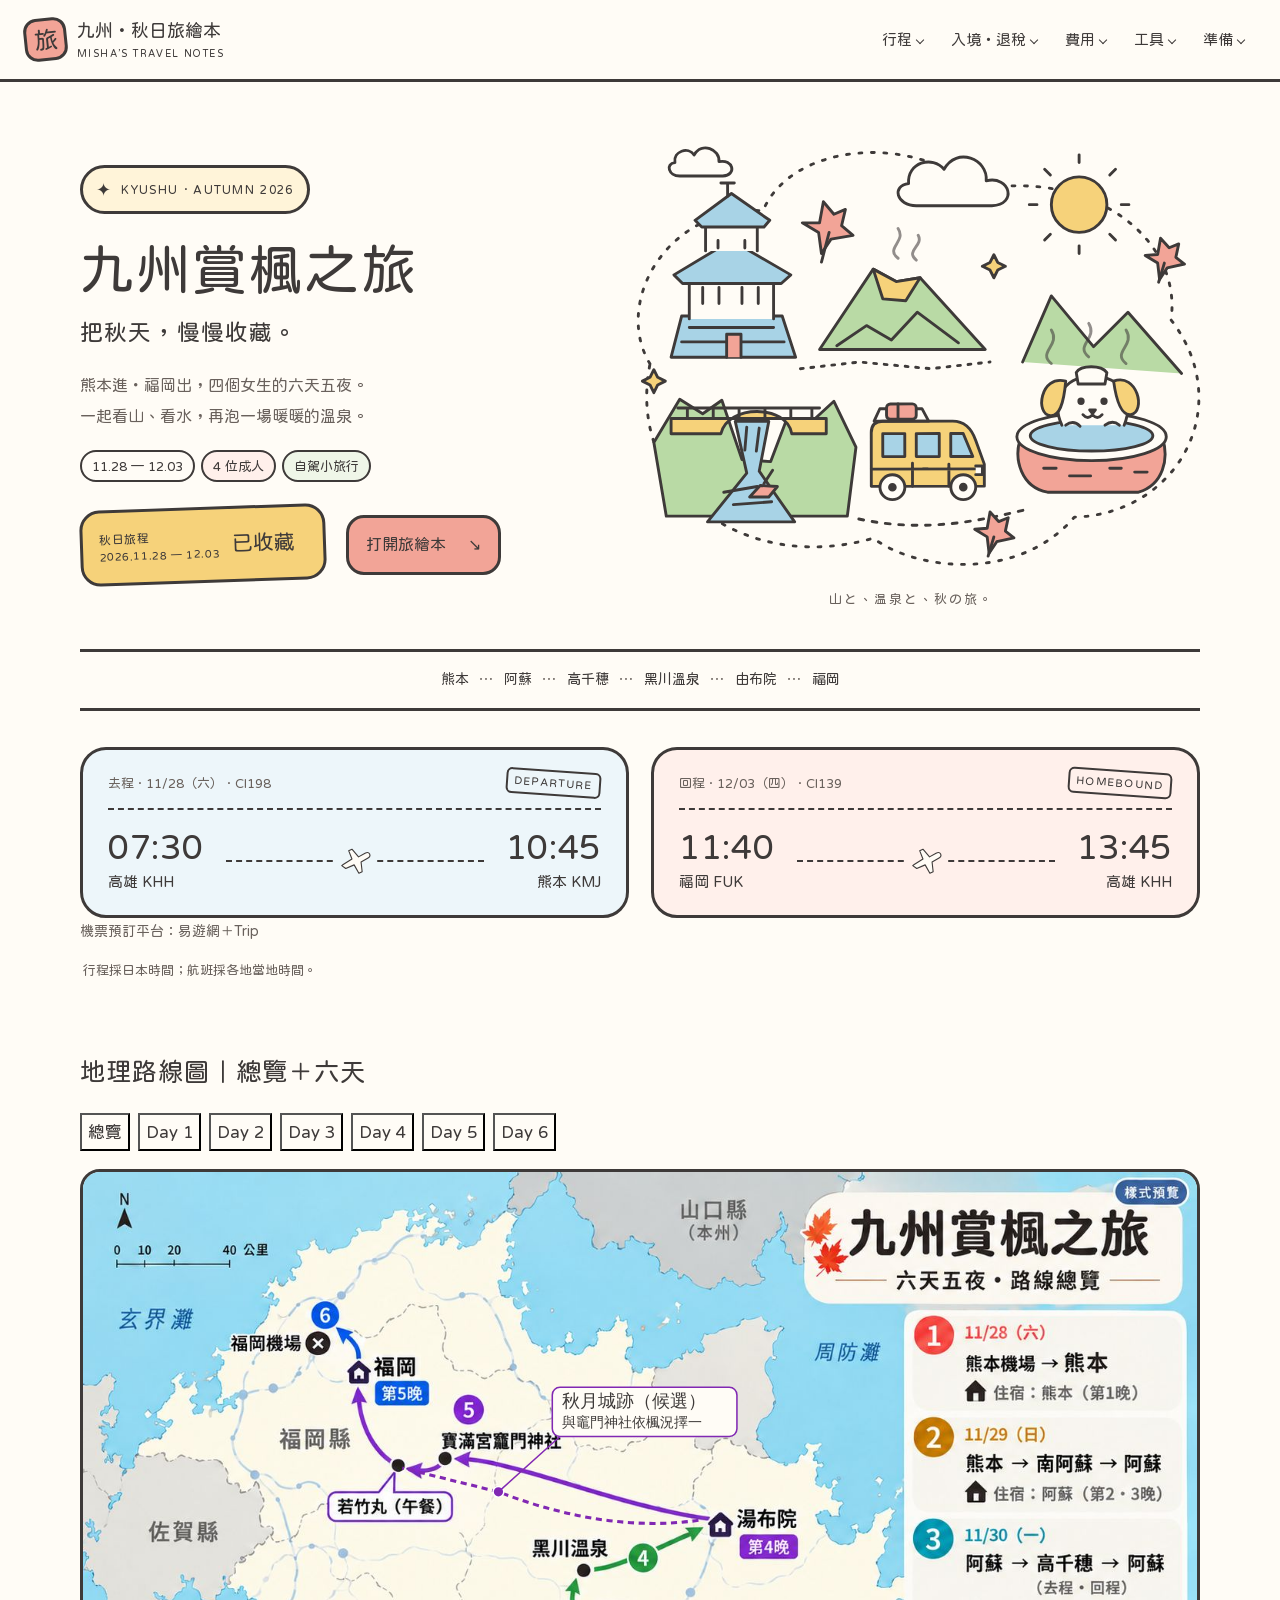
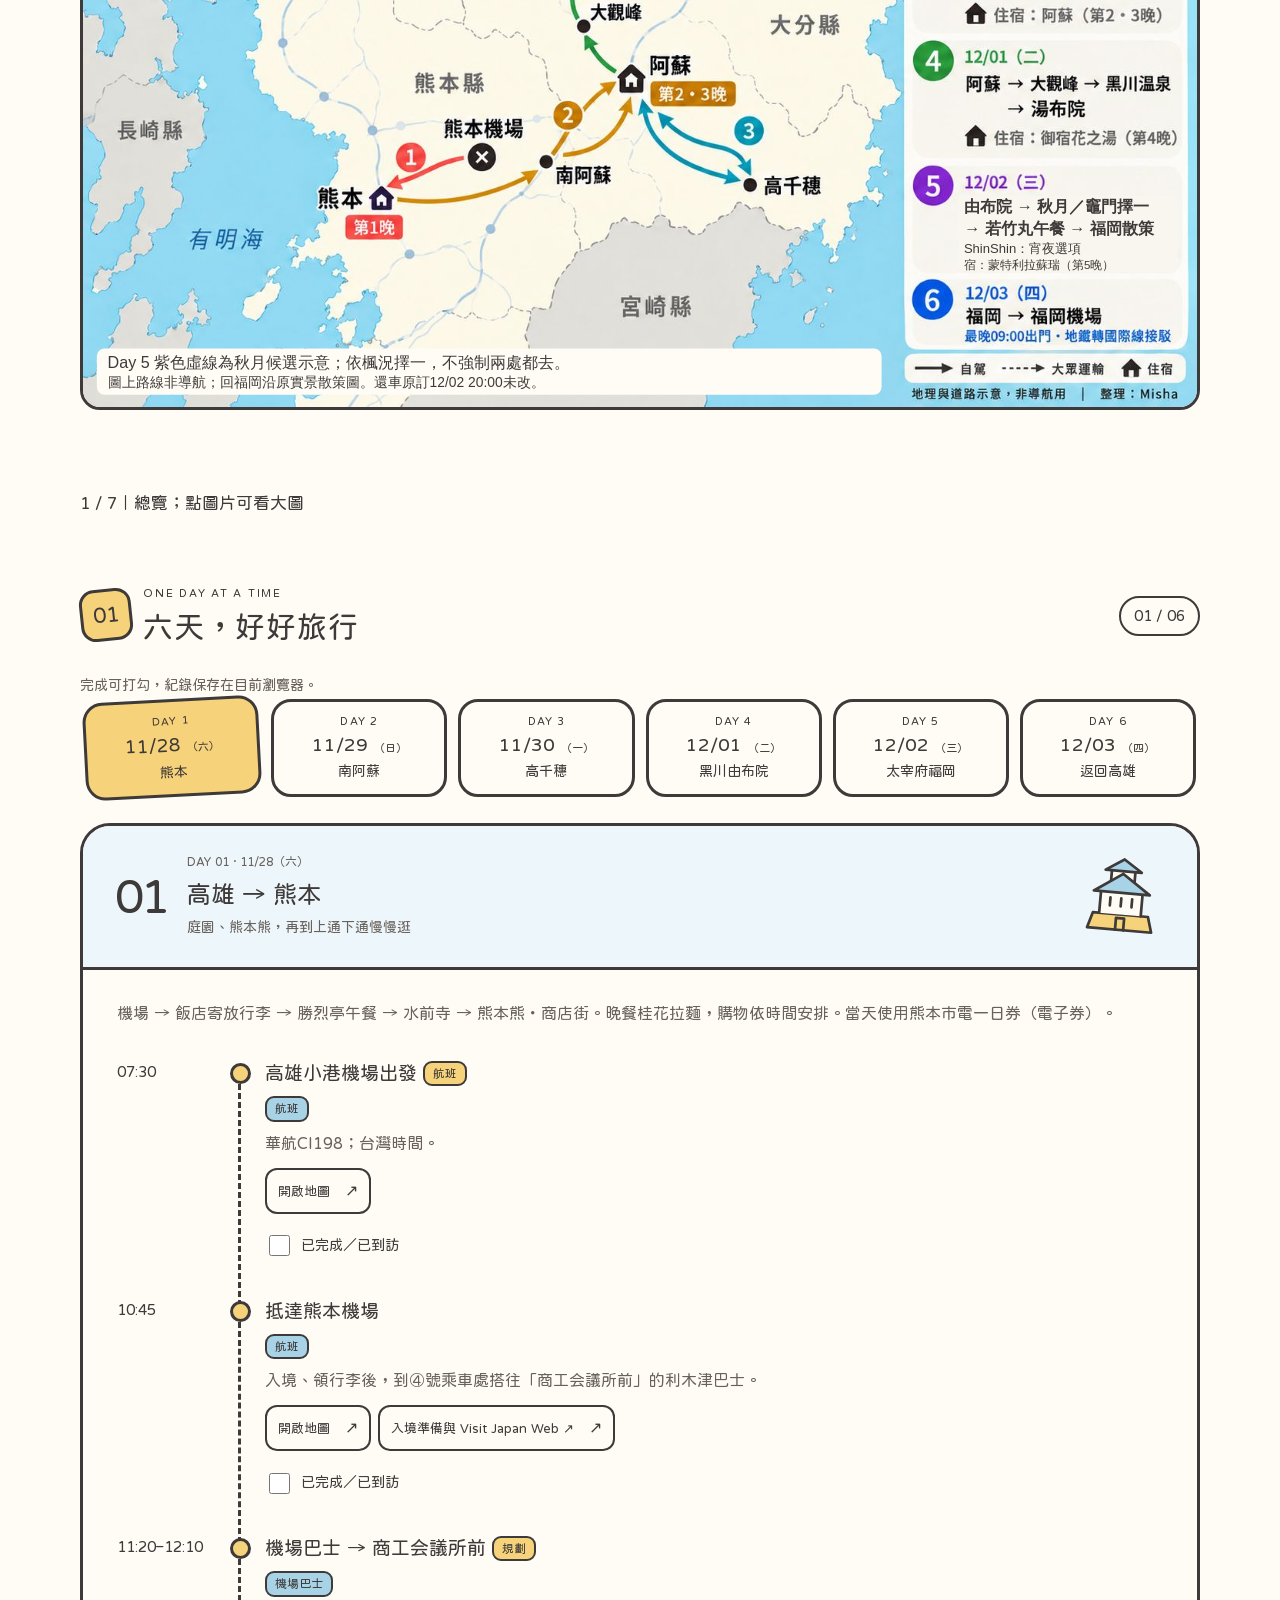
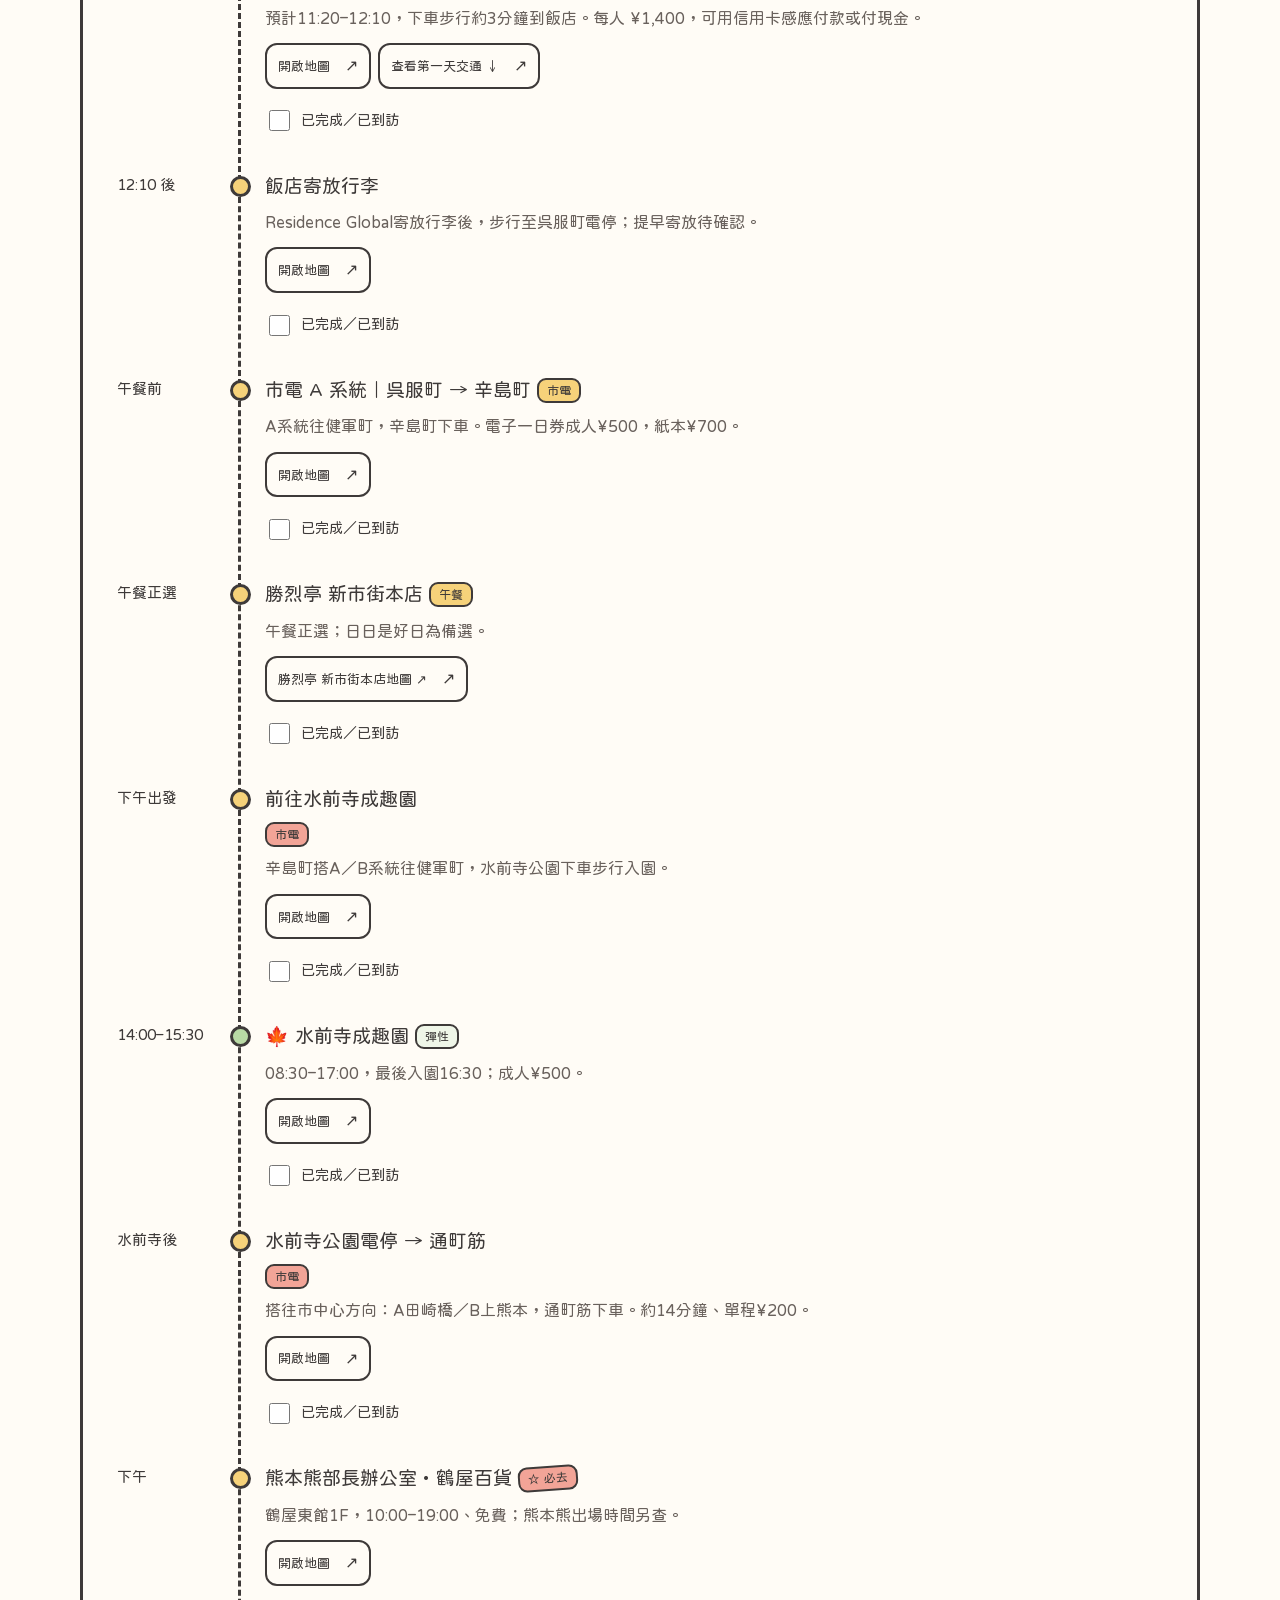
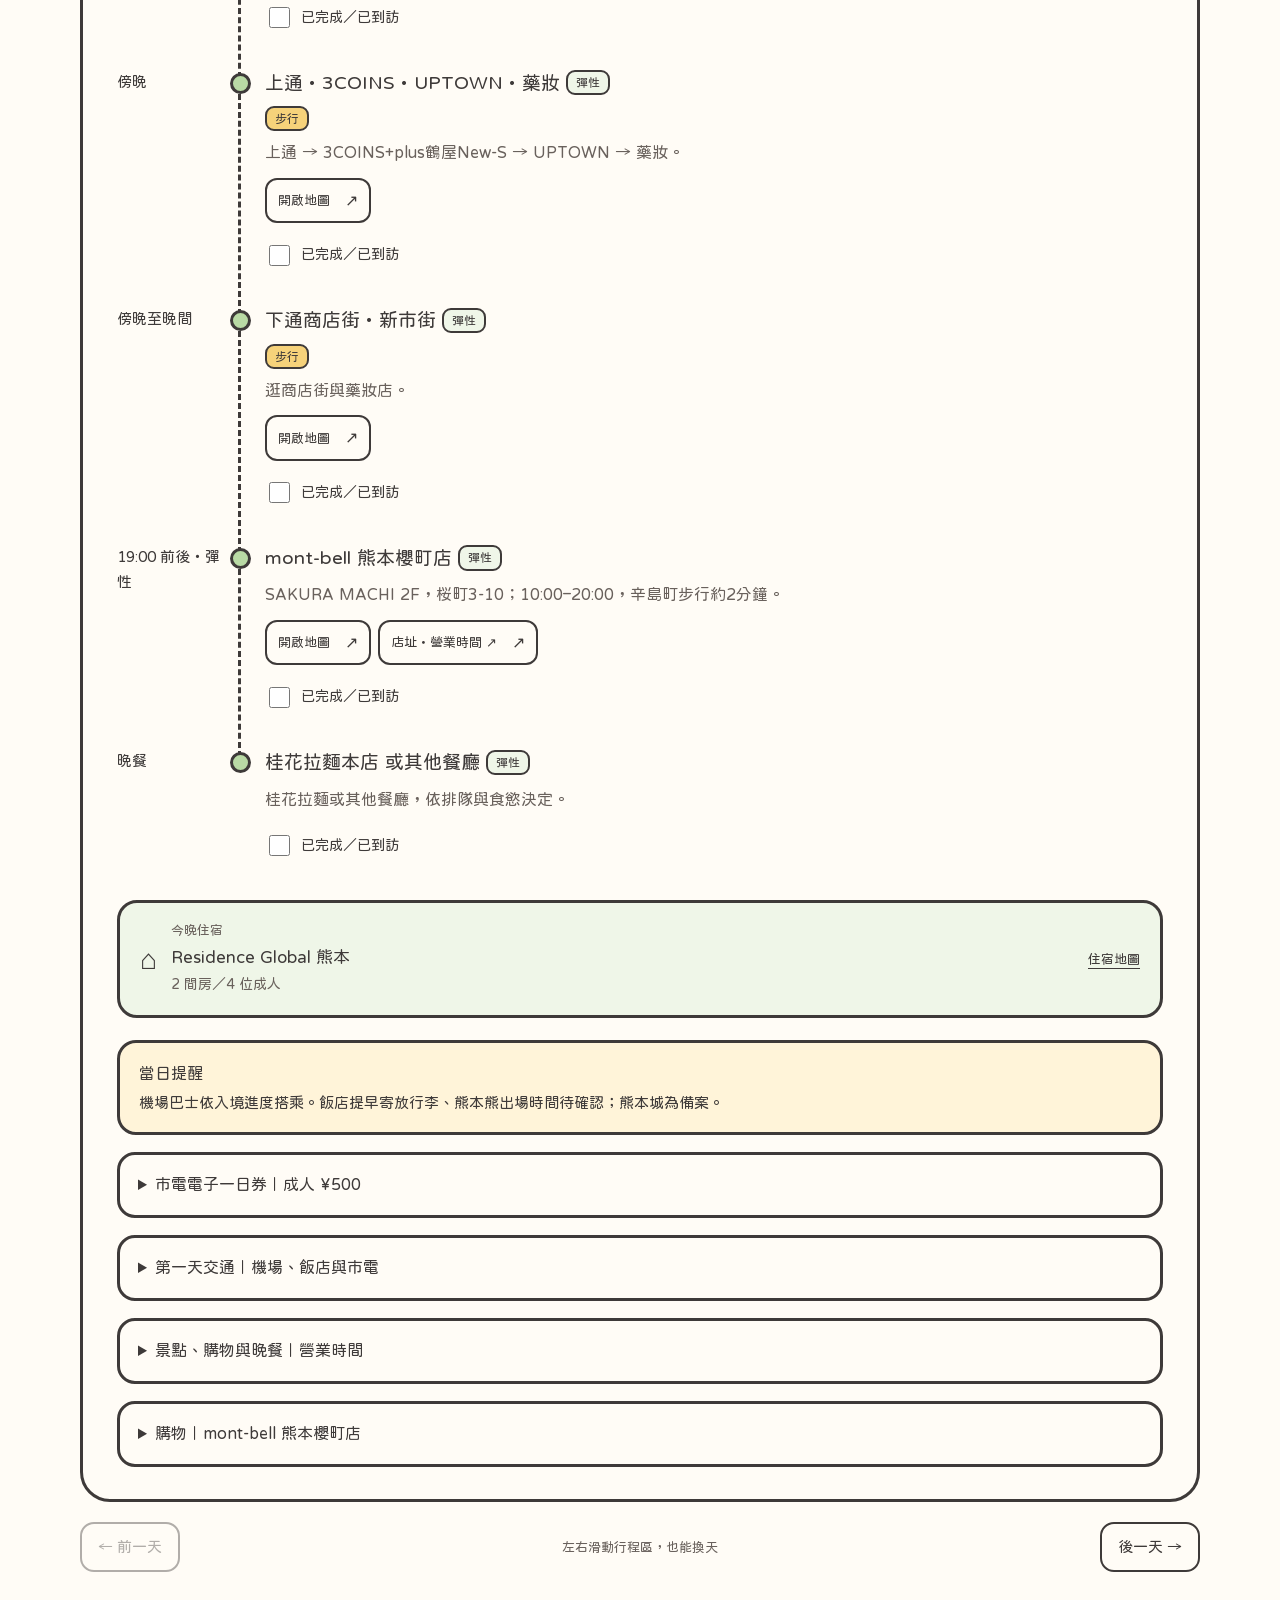
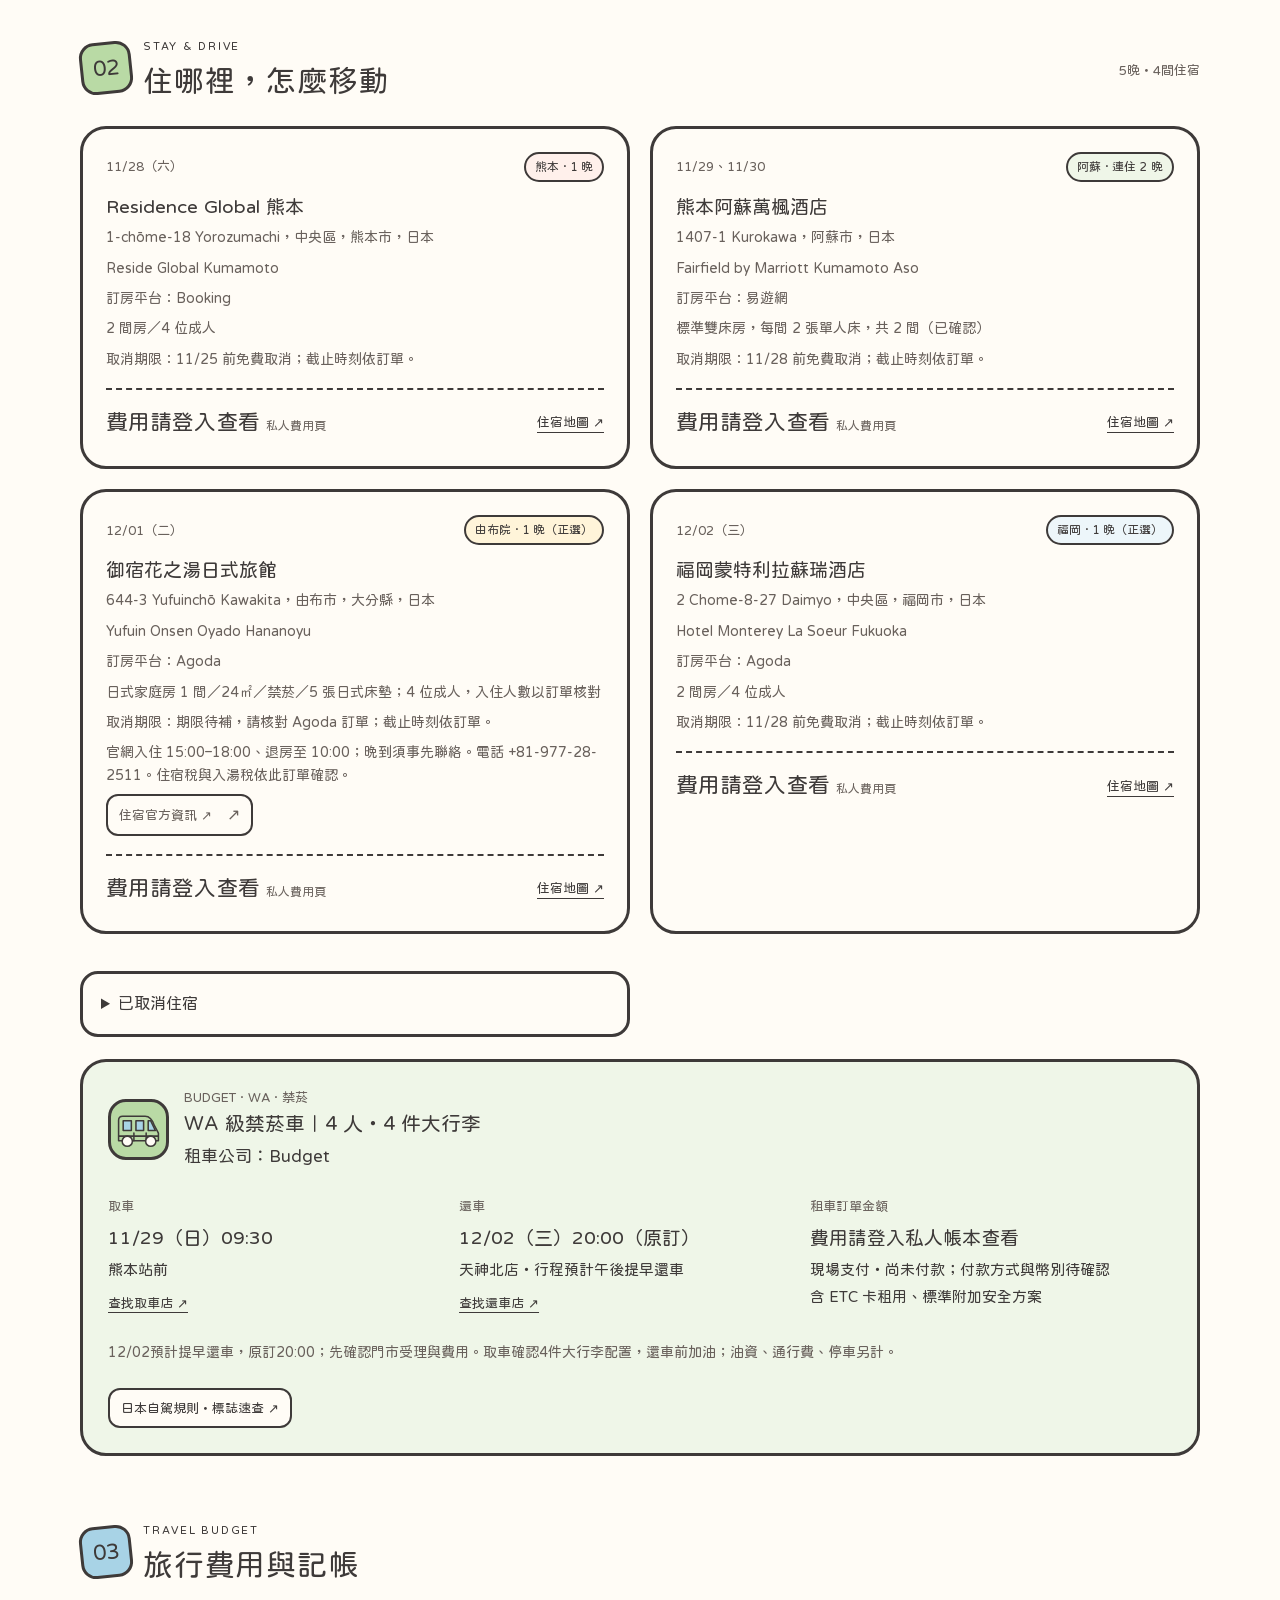
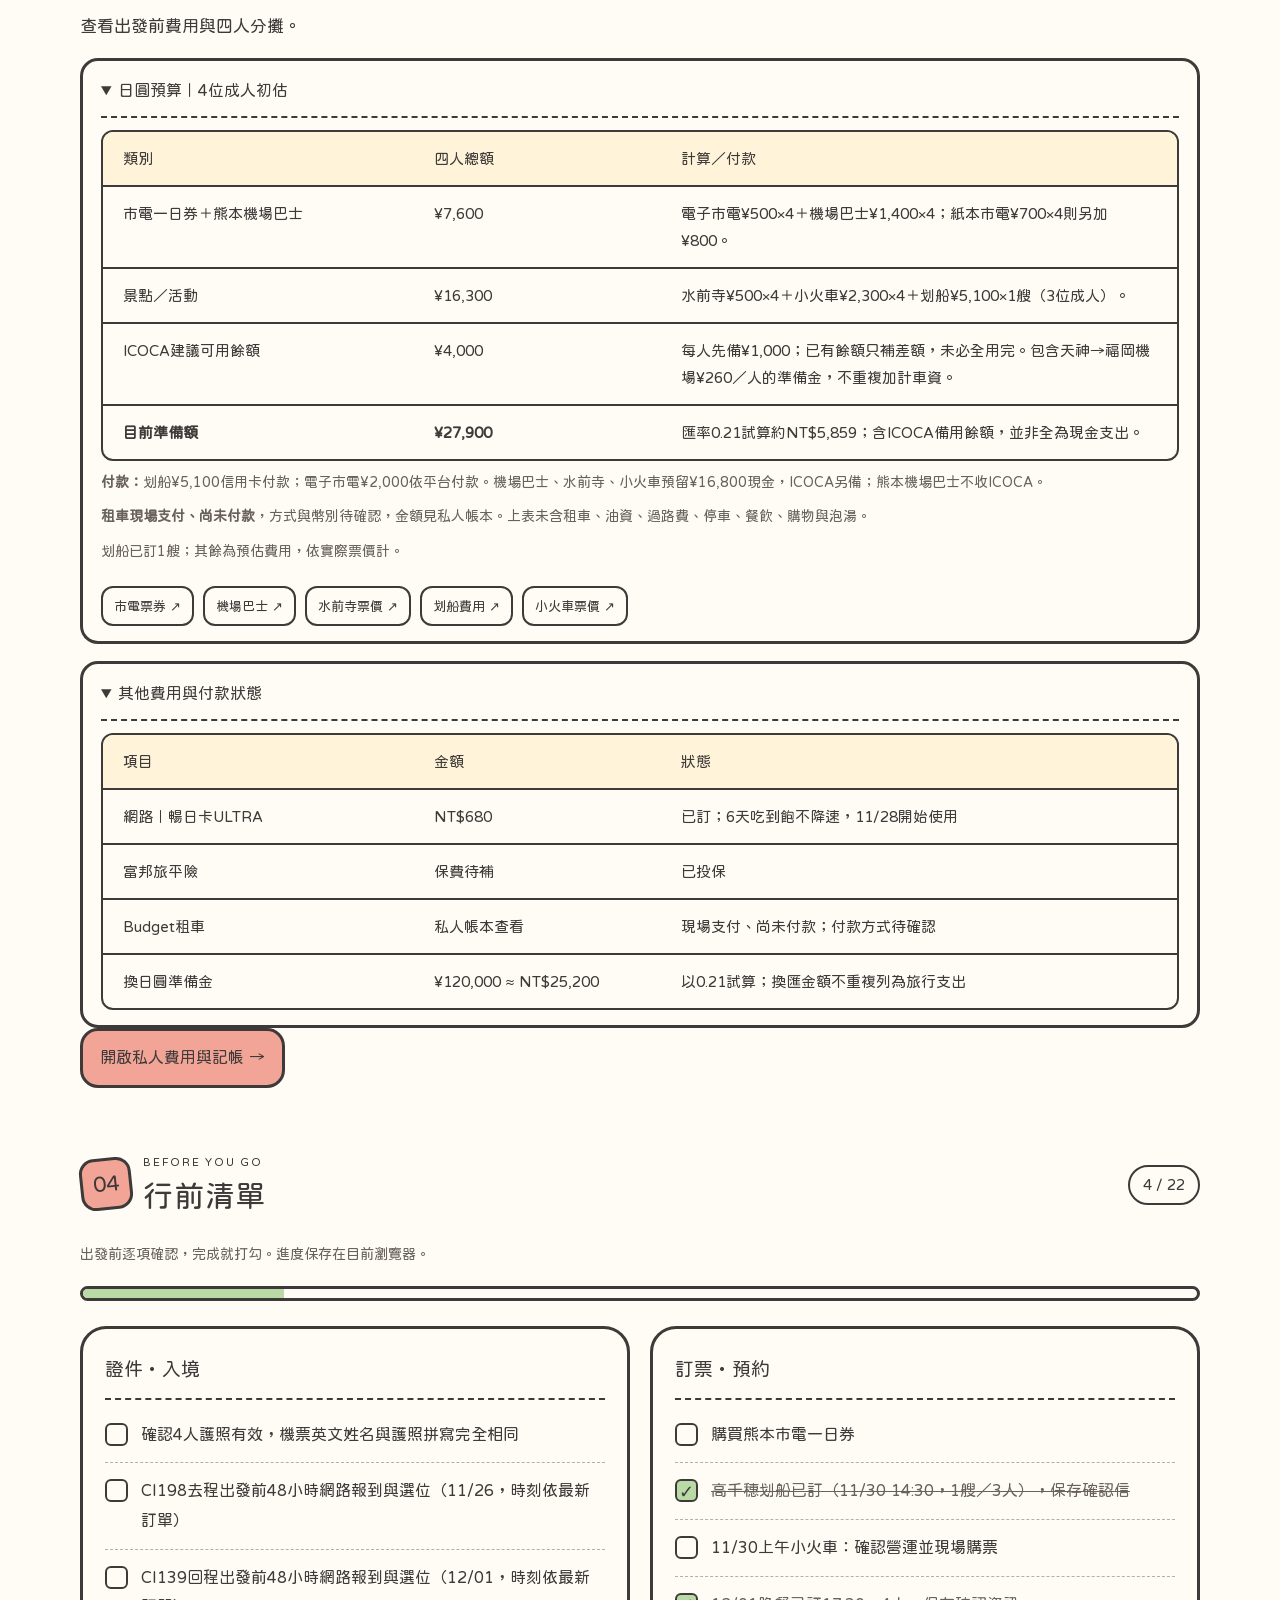
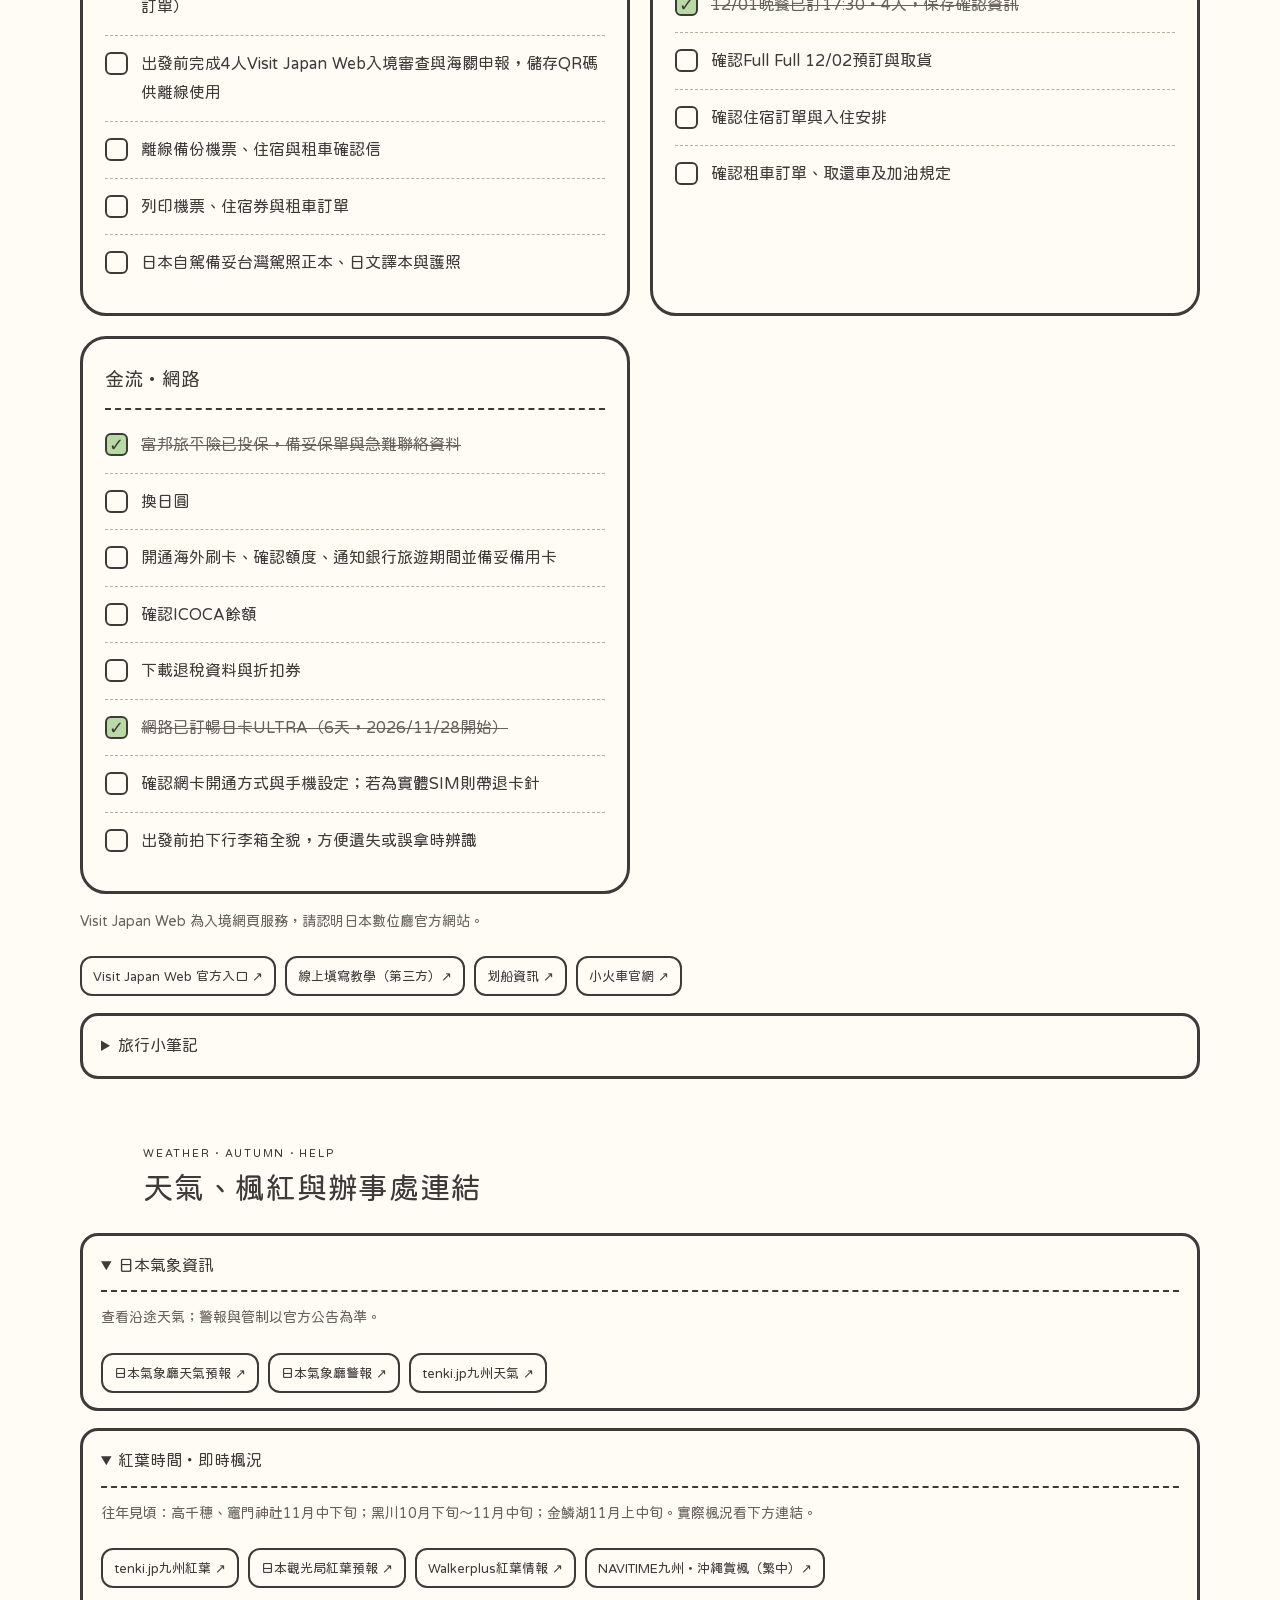
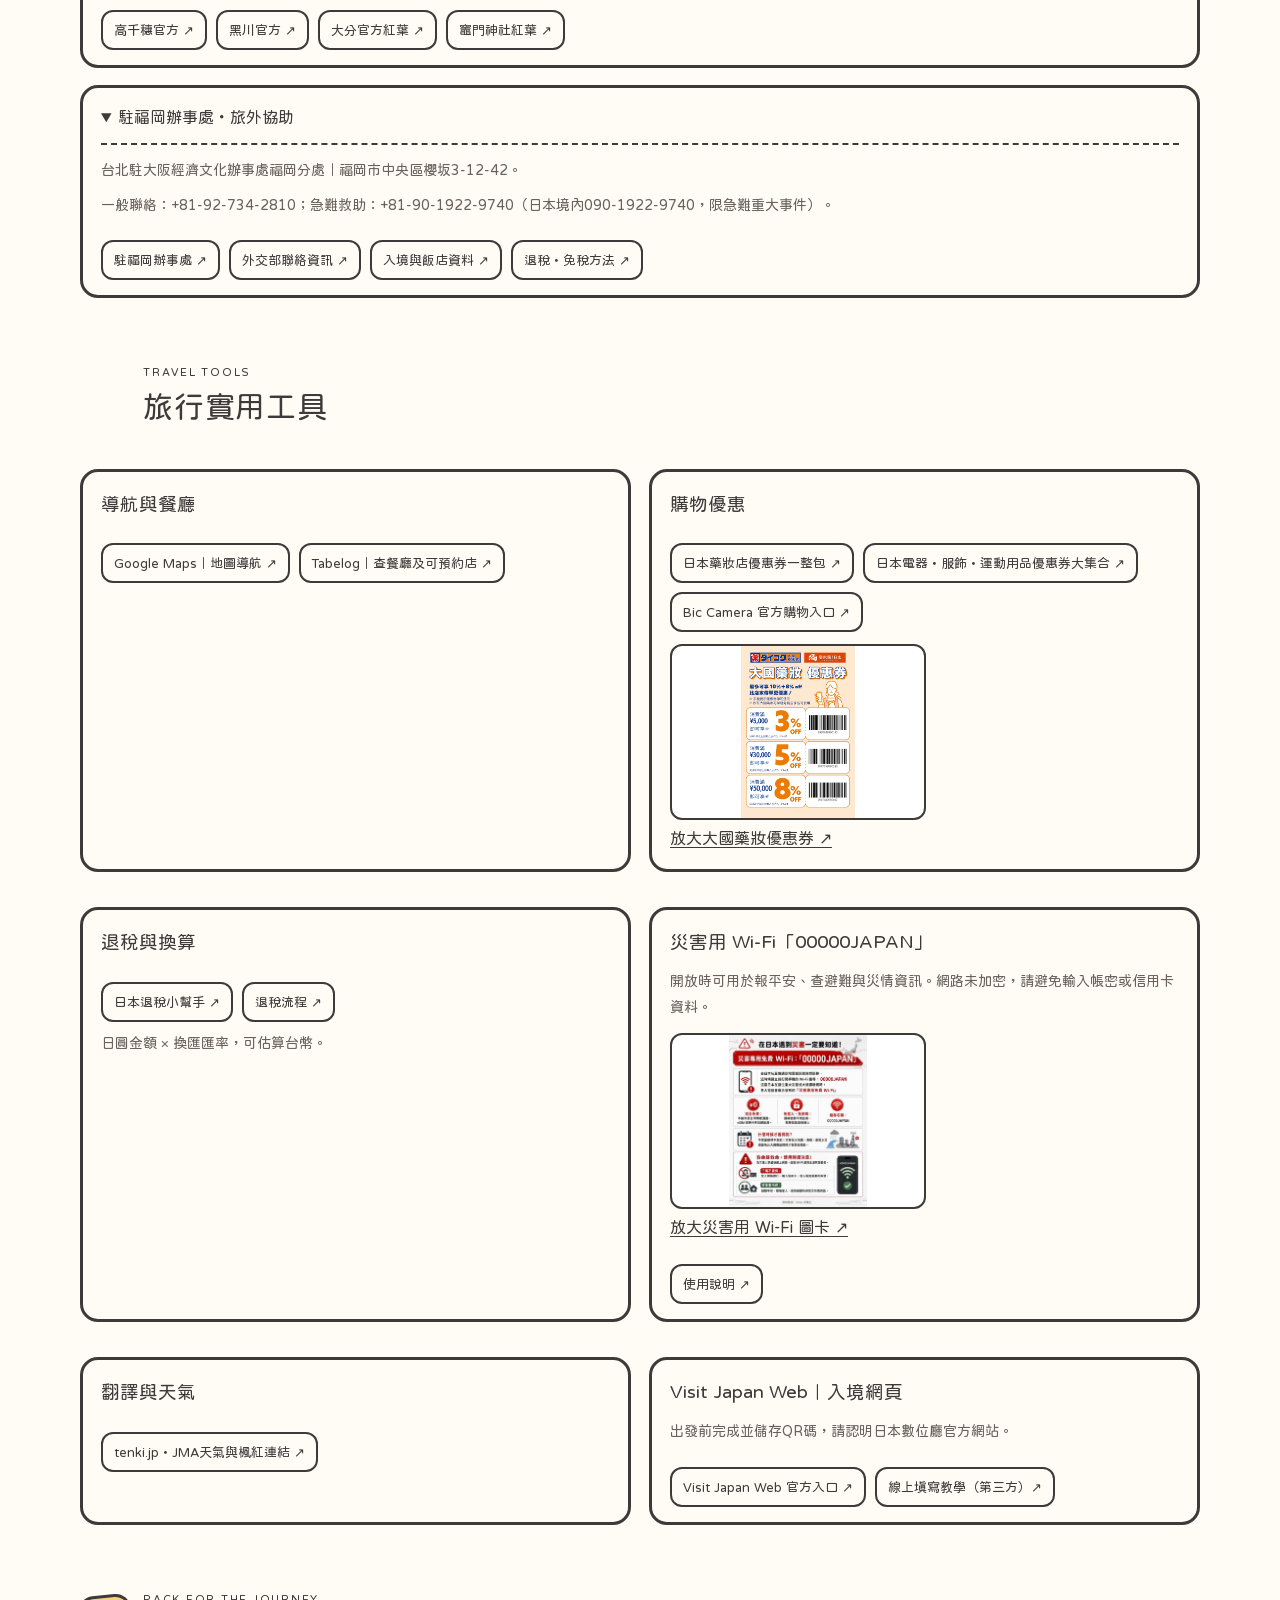
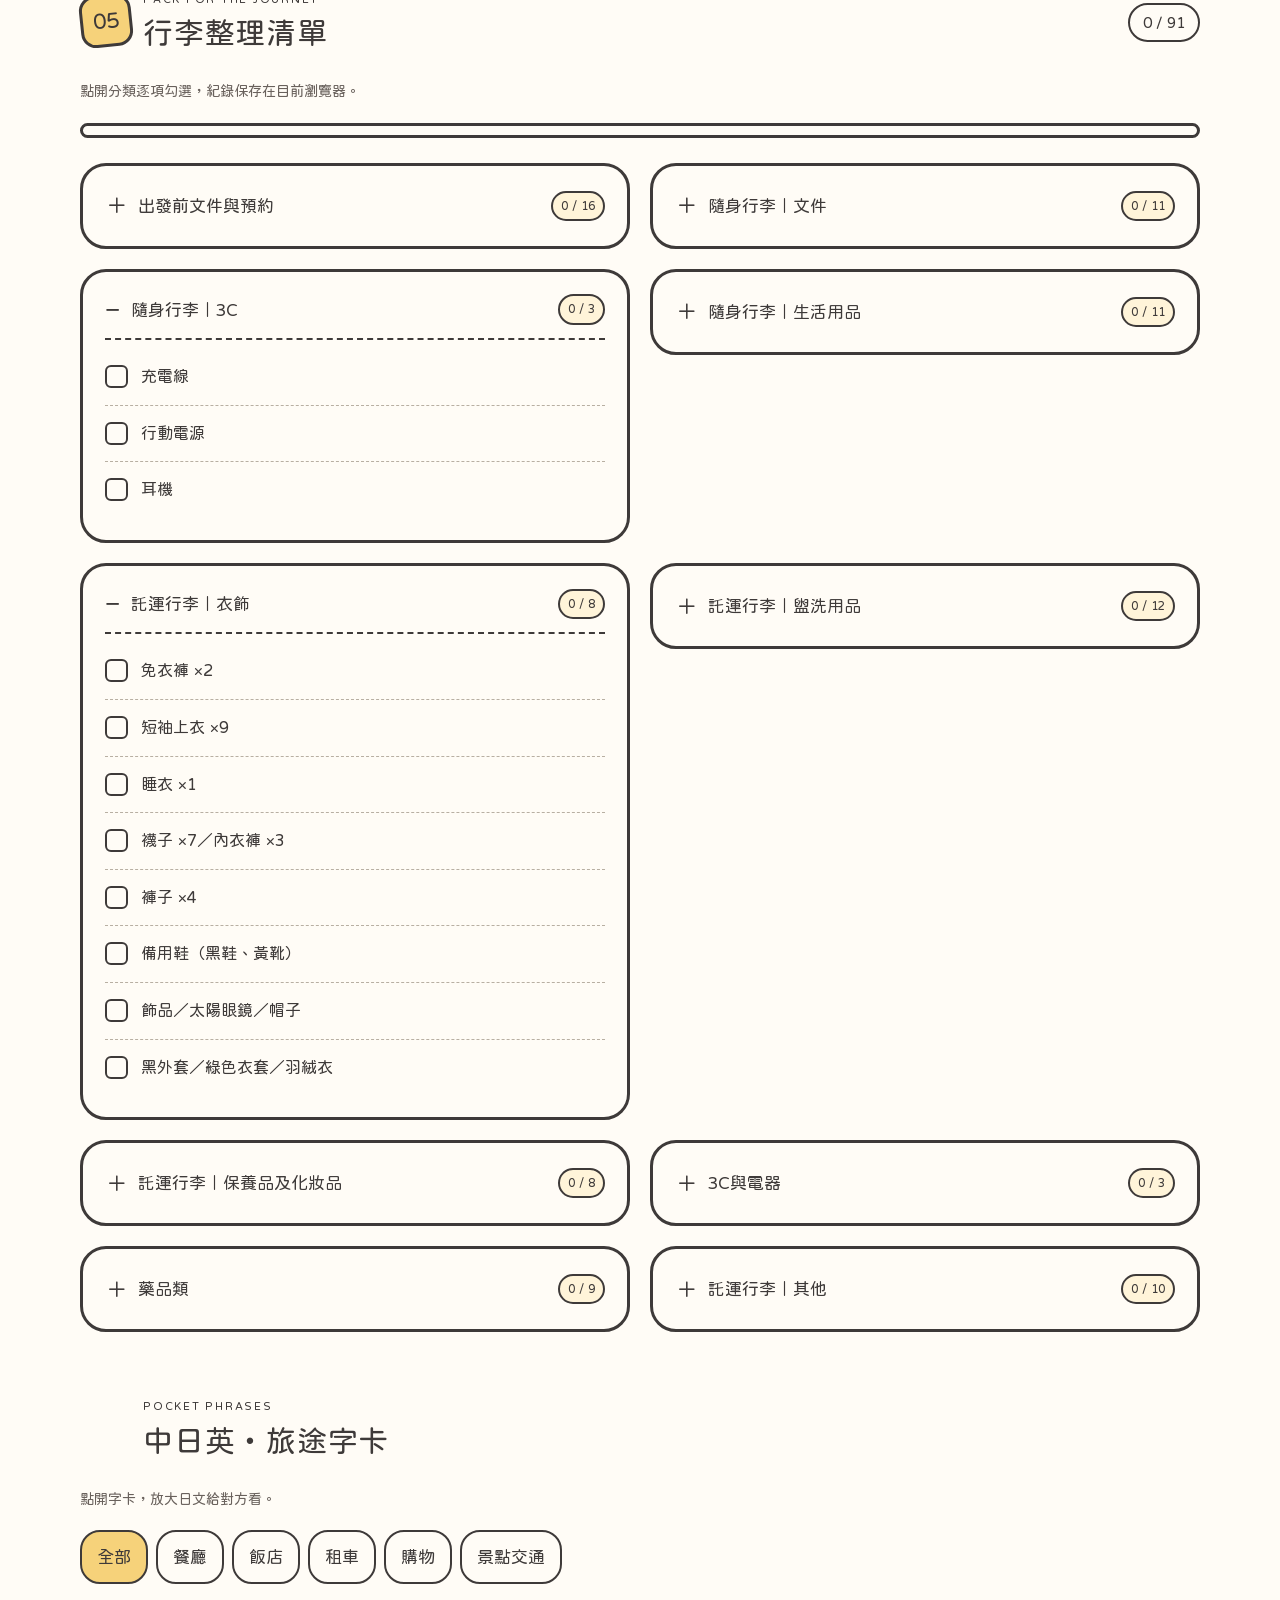
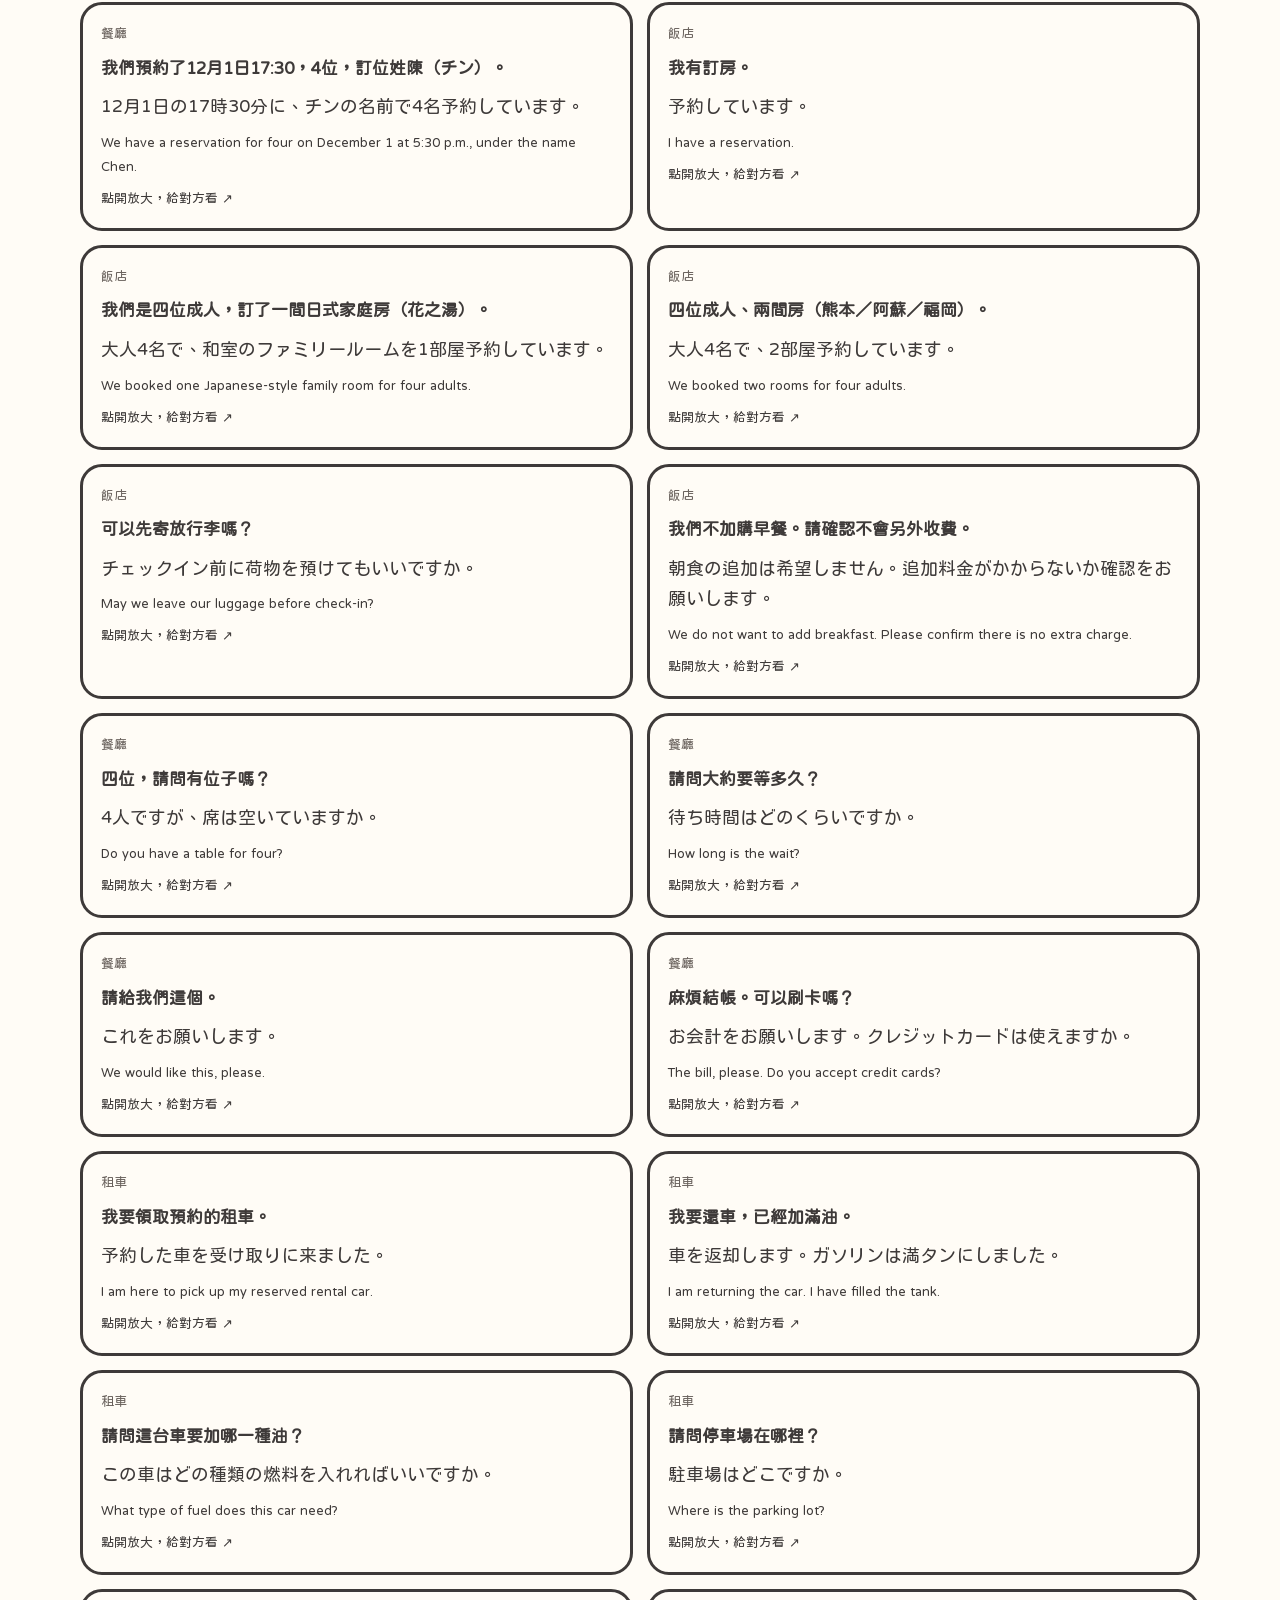
==== commit 39a8348e: "Group trip navigation and add coupons, emergency cards, and Day 1 payment notes" ====
--- a/index.html
+++ b/index.html
@@ -10,13 +10,55 @@
   <link rel="preconnect" href="https://fonts.googleapis.com">
   <link rel="preconnect" href="https://fonts.gstatic.com" crossorigin>
   <link href="https://fonts.googleapis.com/css2?family=Huninn&display=swap" rel="stylesheet">
-  <link rel="stylesheet" href="style.css?v=20261111-mobile">
-  <script src="data.js?v=20261118-simple" defer></script>
+  <link rel="stylesheet" href="style.css?v=20261118-tools">
+  <script src="data.js?v=20261118-tools" defer></script>
   <script src="app.js?v=20261118-simple" defer></script>
+  <script src="navigation.js?v=20261118-tools" defer></script>
 </head>
 <body>
   <a class="skip" href="#main">跳到主要內容</a>
-  <header class="topbar"><div class="topbar-inner"><a class="brand" href="#home" aria-label="九州旅繪本首頁"><span class="brand-mark" aria-hidden="true">旅</span><span>九州・秋日旅繪本<small>MISHA’S TRAVEL NOTES</small></span></a><nav class="section-nav" aria-label="內容導覽"><a href="#route-map">路線總覽</a><a href="#itinerary">每日行程</a><a href="#stay">住宿交通</a><a href="driving.html">自駕規則</a><a href="entry-exit.html">入境出境</a><a href="#budget">費用預算</a><a href="budget.html">私人帳本</a><a href="#checklist">行前清單</a><a href="#travel-info">天氣楓紅</a><a href="#travel-tools">實用工具</a><a href="#packing">行李整理</a><a href="#phrases">旅途字卡</a></nav></div></header>
+  <header class="topbar"><div class="topbar-inner"><a class="brand" href="#home" aria-label="九州旅繪本首頁"><span class="brand-mark" aria-hidden="true">旅</span><span>九州・秋日旅繪本<small>MISHA’S TRAVEL NOTES</small></span></a><nav class="section-nav grouped-nav" aria-label="內容導覽">
+  <details class="nav-group" name="trip-nav">
+    <summary>行程</summary>
+    <div class="nav-links">
+      <a href="#route-map">路線總覽</a>
+      <a href="#itinerary">每日行程</a>
+      <a href="#stay">住宿交通</a>
+    </div>
+  </details>
+  <details class="nav-group" name="trip-nav">
+    <summary>入境・退稅</summary>
+    <div class="nav-links">
+      <a href="entry-exit.html#arrival">入境資訊</a>
+      <a href="entry-exit.html#departure">出境流程</a>
+      <a href="entry-exit.html#tax-basics">退稅流程</a>
+      <a href="https://misha-japan-tax-refund.yr0405mi.chatgpt.site" target="_blank" rel="noopener noreferrer">日本退稅小幫手 ↗</a>
+    </div>
+  </details>
+  <details class="nav-group" name="trip-nav">
+    <summary>費用</summary>
+    <div class="nav-links">
+      <a href="#budget">費用預算</a>
+      <a href="budget.html">私人帳本</a>
+    </div>
+  </details>
+  <details class="nav-group" name="trip-nav">
+    <summary>工具</summary>
+    <div class="nav-links">
+      <a href="#travel-tools">實用工具</a>
+      <a href="#travel-info">天氣楓紅</a>
+      <a href="driving.html">自駕規則</a>
+      <a href="#phrases">旅途字卡</a>
+    </div>
+  </details>
+  <details class="nav-group" name="trip-nav">
+    <summary>準備</summary>
+    <div class="nav-links">
+      <a href="#checklist">行前清單</a>
+      <a href="#packing">行李整理</a>
+    </div>
+  </details>
+</nav></div></header>
   <main id="main" class="container">
     <section class="hero" id="home" aria-labelledby="page-title">
       <div class="hero-copy">
@@ -47,7 +89,9 @@
 <details class="detail-box" open><summary>駐福岡辦事處・旅外協助</summary><p>台北駐大阪經濟文化辦事處福岡分處｜福岡市中央區櫻坂3-12-42。</p><p>一般聯絡：<a href="tel:+81927342810">+81-92-734-2810</a>；急難救助：<a href="tel:+819019229740">+81-90-1922-9740</a>（日本境內090-1922-9740，限急難重大事件）。</p><div class="official-links"><a href="https://www.roc-taiwan.org/jpfuk/index.html" target="_blank" rel="noopener noreferrer">駐福岡辦事處 ↗</a><a href="https://www.boca.gov.tw/sp-foof-countrycp-02-31-92761-1.html" target="_blank" rel="noopener noreferrer">外交部聯絡資訊 ↗</a><a href="entry-exit.html#arrival">入境與飯店資料 ↗</a><a href="entry-exit.html#refund">退稅・免稅方法 ↗</a></div></details></section>
     <section id="travel-tools" class="section"><div class="section-heading"><div><p class="eyebrow">TRAVEL TOOLS</p><h2>旅行實用工具</h2></div></div><div class="rules-grid">
 <article class="detail-box"><h3>導航與餐廳</h3><div class="official-links"><a href="https://www.google.com/maps" target="_blank" rel="noopener noreferrer">Google Maps｜地圖導航 ↗</a><a href="https://tabelog.com/" target="_blank" rel="noopener noreferrer">Tabelog｜查餐廳及可預約店 ↗</a></div></article>
-<article class="detail-box"><h3>優惠與換算</h3><p>日本優惠券：依店家公告下載並確認有效期與適用條件。</p><div class="official-links"><a href="https://www.biccamera.com/bc/c/info/report/language.jsp" target="_blank" rel="noopener noreferrer">Bic Camera 官方購物入口 ↗</a><a href="entry-exit.html#refund">退稅資訊 ↗</a></div><p>手機計算機：日圓金額 × 換匯匯率，試算台幣。</p></article>
+<article class="detail-box"><h3>購物優惠</h3><div class="official-links tool-links"><a href="https://reurl.cc/DjOqqd" target="_blank" rel="noopener noreferrer">日本藥妝店優惠券一整包 ↗</a><a href="https://reurl.cc/OMZVa7" target="_blank" rel="noopener noreferrer">日本電器・服飾・運動用品優惠券大集合 ↗</a><a href="https://www.biccamera.com/bc/c/info/report/language.jsp" target="_blank" rel="noopener noreferrer">Bic Camera 官方購物入口 ↗</a></div><a class="reference-image" href="assets/daikoku-coupon.webp" target="_blank" rel="noopener" aria-label="放大大國藥妝優惠券（另開視窗）"><img src="assets/daikoku-coupon.webp" alt="大國藥妝優惠券" width="855" height="1300" loading="lazy"><span>放大大國藥妝優惠券 ↗</span></a></article>
+<article class="detail-box"><h3>退稅與換算</h3><div class="official-links"><a href="https://misha-japan-tax-refund.yr0405mi.chatgpt.site" target="_blank" rel="noopener noreferrer">日本退稅小幫手 ↗</a><a href="entry-exit.html#tax-basics">退稅流程 ↗</a></div><p>日圓金額 × 換匯匯率，可估算台幣。</p></article>
+<article class="detail-box"><h3>災害用 Wi-Fi「00000JAPAN」</h3><p>開放時可用於報平安、查避難與災情資訊。網路未加密，請避免輸入帳密或信用卡資料。</p><a class="reference-image" href="assets/00000japan-wifi.webp" target="_blank" rel="noopener" aria-label="放大災害用 Wi-Fi 圖卡（另開視窗）"><img src="assets/00000japan-wifi.webp" alt="災害用 Wi-Fi 圖卡" width="1122" height="1402" loading="lazy"><span>放大災害用 Wi-Fi 圖卡 ↗</span></a><div class="official-links"><a href="https://www.wlan-business.org/00000japan/for_users" target="_blank" rel="noopener noreferrer">使用說明 ↗</a></div></article>
 <article class="detail-box"><h3>翻譯與天氣</h3><div class="official-links"><a href="#travel-info">tenki.jp・JMA天氣與楓紅連結 ↗</a></div></article>
 <article class="detail-box"><h3>Visit Japan Web｜入境網頁</h3><p>出發前完成並儲存QR碼，請認明日本數位廳官方網站。</p><div class="official-links"><a href="https://services.digital.go.jp/zh-cmn-hant/visit-japan-web/" target="_blank" rel="noopener noreferrer">Visit Japan Web 官方入口 ↗</a><a href="https://debbiechien.com/visit-japan-web/" target="_blank" rel="noopener noreferrer">線上填寫教學（第三方）↗</a></div></article></div></section>
     <section id="packing" class="section"><div class="section-heading"><div><p class="eyebrow">PACK FOR THE JOURNEY</p><h2>行李整理清單</h2></div><span id="packing-counter" class="counter" aria-live="polite"></span></div><p class="intro-muted">點開分類逐項勾選，紀錄保存在目前瀏覽器。</p><div id="packing-track" class="progress-track" role="progressbar" aria-label="行李整理進度" aria-valuemin="0" aria-valuemax="100" aria-valuenow="0"><div id="packing-progress"></div></div><div id="packing-items" class="checklist-grid"></div></section>
--- a/style.css
+++ b/style.css
@@ -69,3 +69,80 @@
   #budget td:first-child::before{content:none}
   #budget .detail-box>p{font-size:15px}
 }
+
+
+/* Shared grouped navigation */
+.section-nav.grouped-nav { gap: 4px; overflow: visible; }
+.nav-group { position: relative; }
+.nav-group > summary {
+  display: flex;
+  align-items: center;
+  justify-content: center;
+  gap: 5px;
+  padding: 8px 10px;
+  border: 2px solid transparent;
+  border-radius: 12px;
+  list-style: none;
+  white-space: nowrap;
+  cursor: pointer;
+}
+.nav-group > summary::-webkit-details-marker { display: none; }
+.nav-group > summary::after {
+  content: "";
+  width: 5px;
+  height: 5px;
+  border: solid currentColor;
+  border-width: 0 1.5px 1.5px 0;
+  transform: rotate(45deg);
+}
+.nav-group[open] > summary,
+.nav-group > summary:hover,
+.nav-group:has(a[aria-current="location"]) > summary {
+  background: var(--soft-yellow);
+  border-color: var(--ink);
+}
+.nav-links {
+  position: absolute;
+  top: calc(100% + 6px);
+  right: 0;
+  min-width: 10rem;
+  width: max-content;
+  padding: 5px;
+  border: var(--stroke);
+  border-radius: 15px;
+  background: var(--paper);
+  box-shadow: 3px 4px 0 var(--ink);
+}
+.section-nav .nav-links a { display: block; padding: 8px 10px; }
+.reference-image {
+  display: block;
+  width: min(100%, 16rem);
+  margin: 12px 0 0;
+  text-decoration: underline;
+  text-underline-offset: 3px;
+}
+.reference-image img {
+  display: block;
+  width: 100%;
+  height: auto;
+  max-height: 11rem;
+  object-fit: contain;
+  border: 2px solid var(--ink);
+  border-radius: 12px;
+  background: white;
+  margin-bottom: 4px;
+}
+#emergency p { margin: 10px 0 0; }
+@media (max-width: 760px) {
+  .section-nav.grouped-nav { padding: 6px 8px 9px; justify-content: center; gap: 0; }
+  .grouped-nav .nav-group { position: static; }
+  .grouped-nav .nav-group > summary { padding: 7px clamp(3px, 1.5vw, 8px); }
+  .grouped-nav .nav-links {
+    top: calc(100% + 6px);
+    left: 12px;
+    right: 12px;
+    width: auto;
+    max-height: 60vh;
+    overflow-y: auto;
+  }
+}
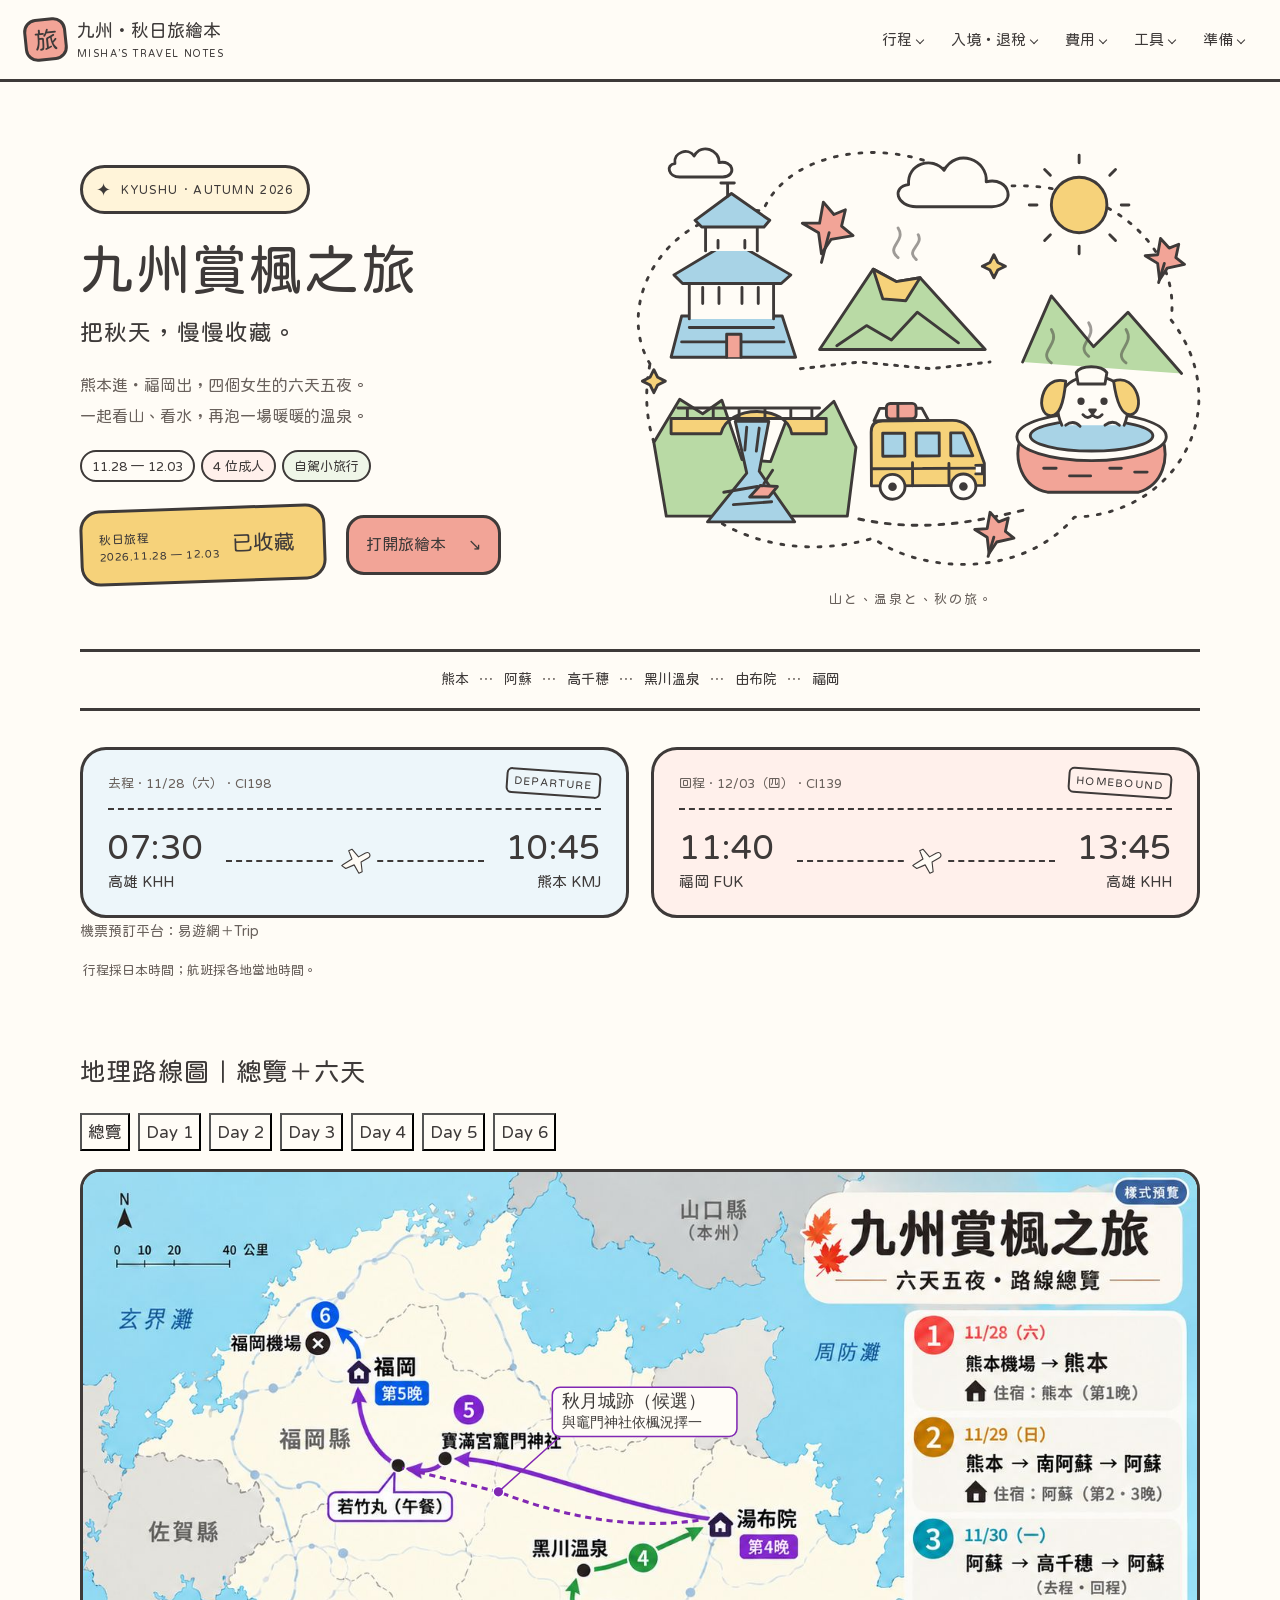
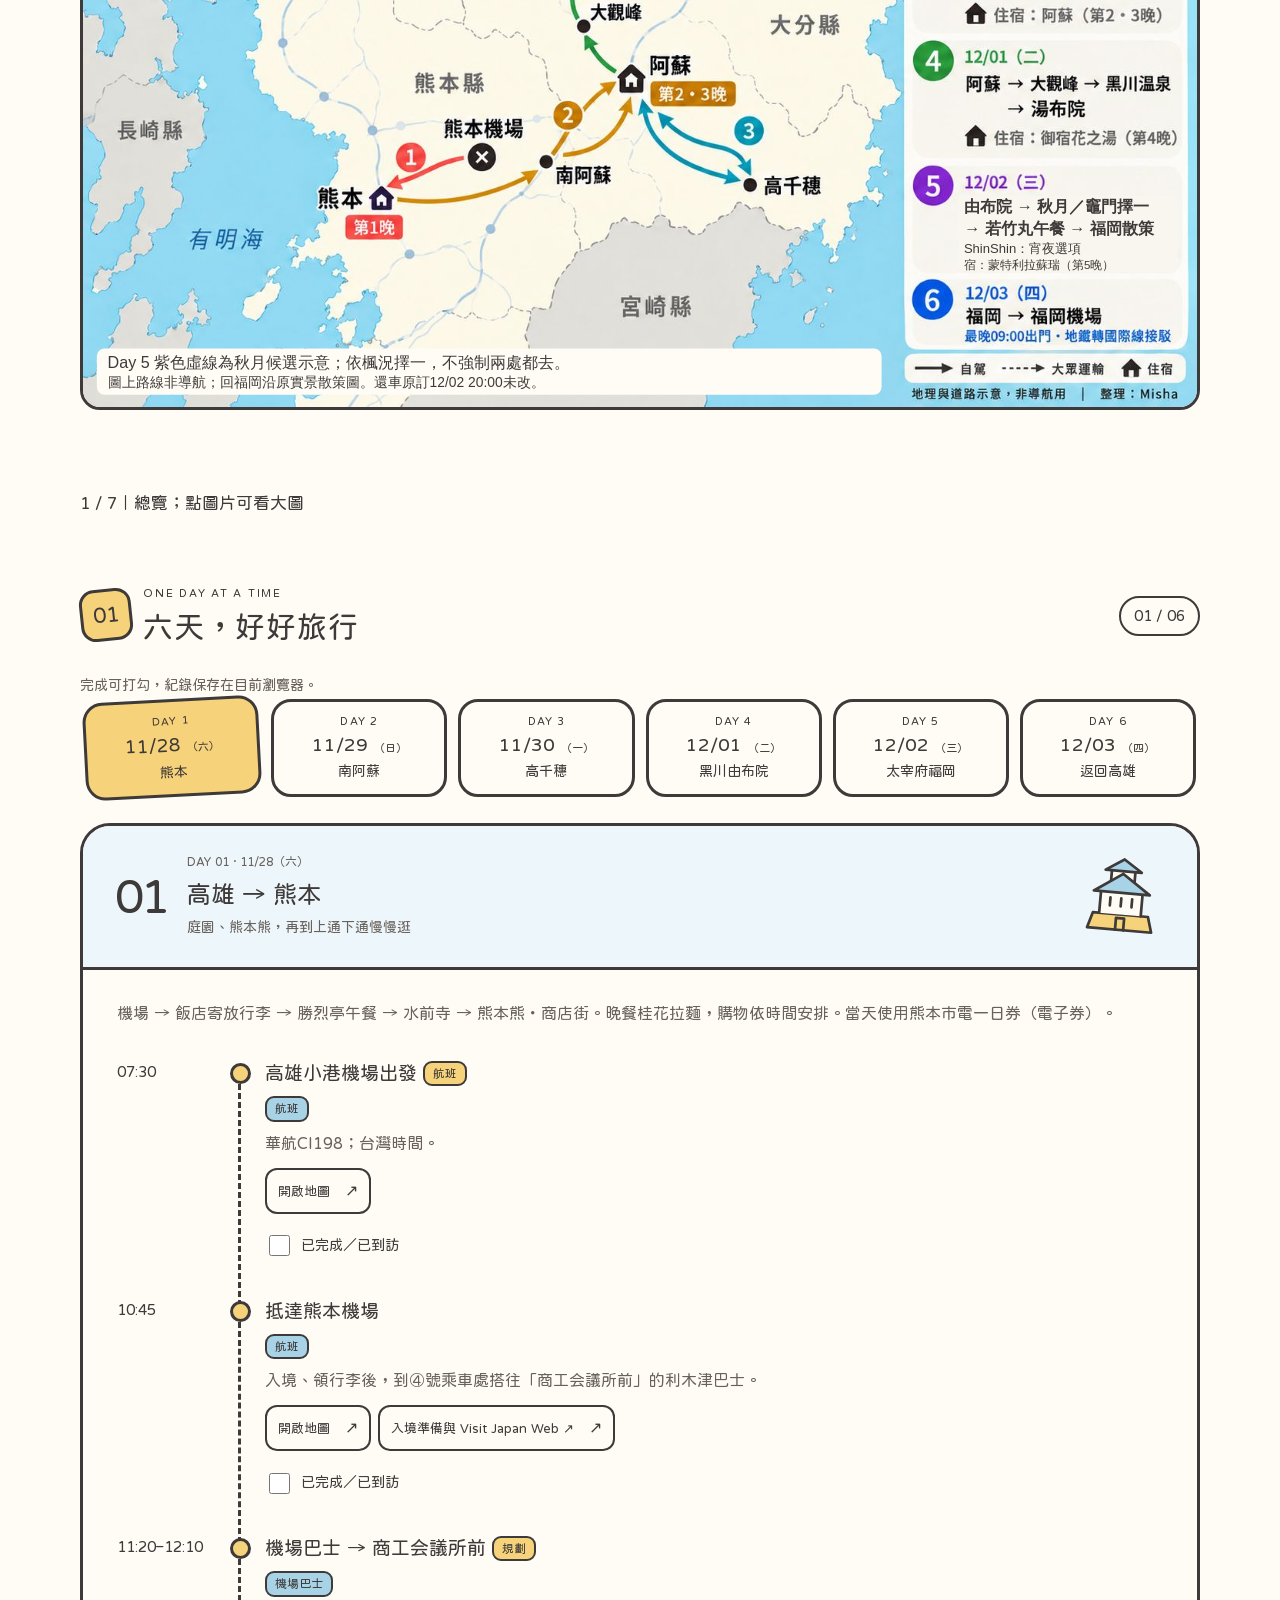
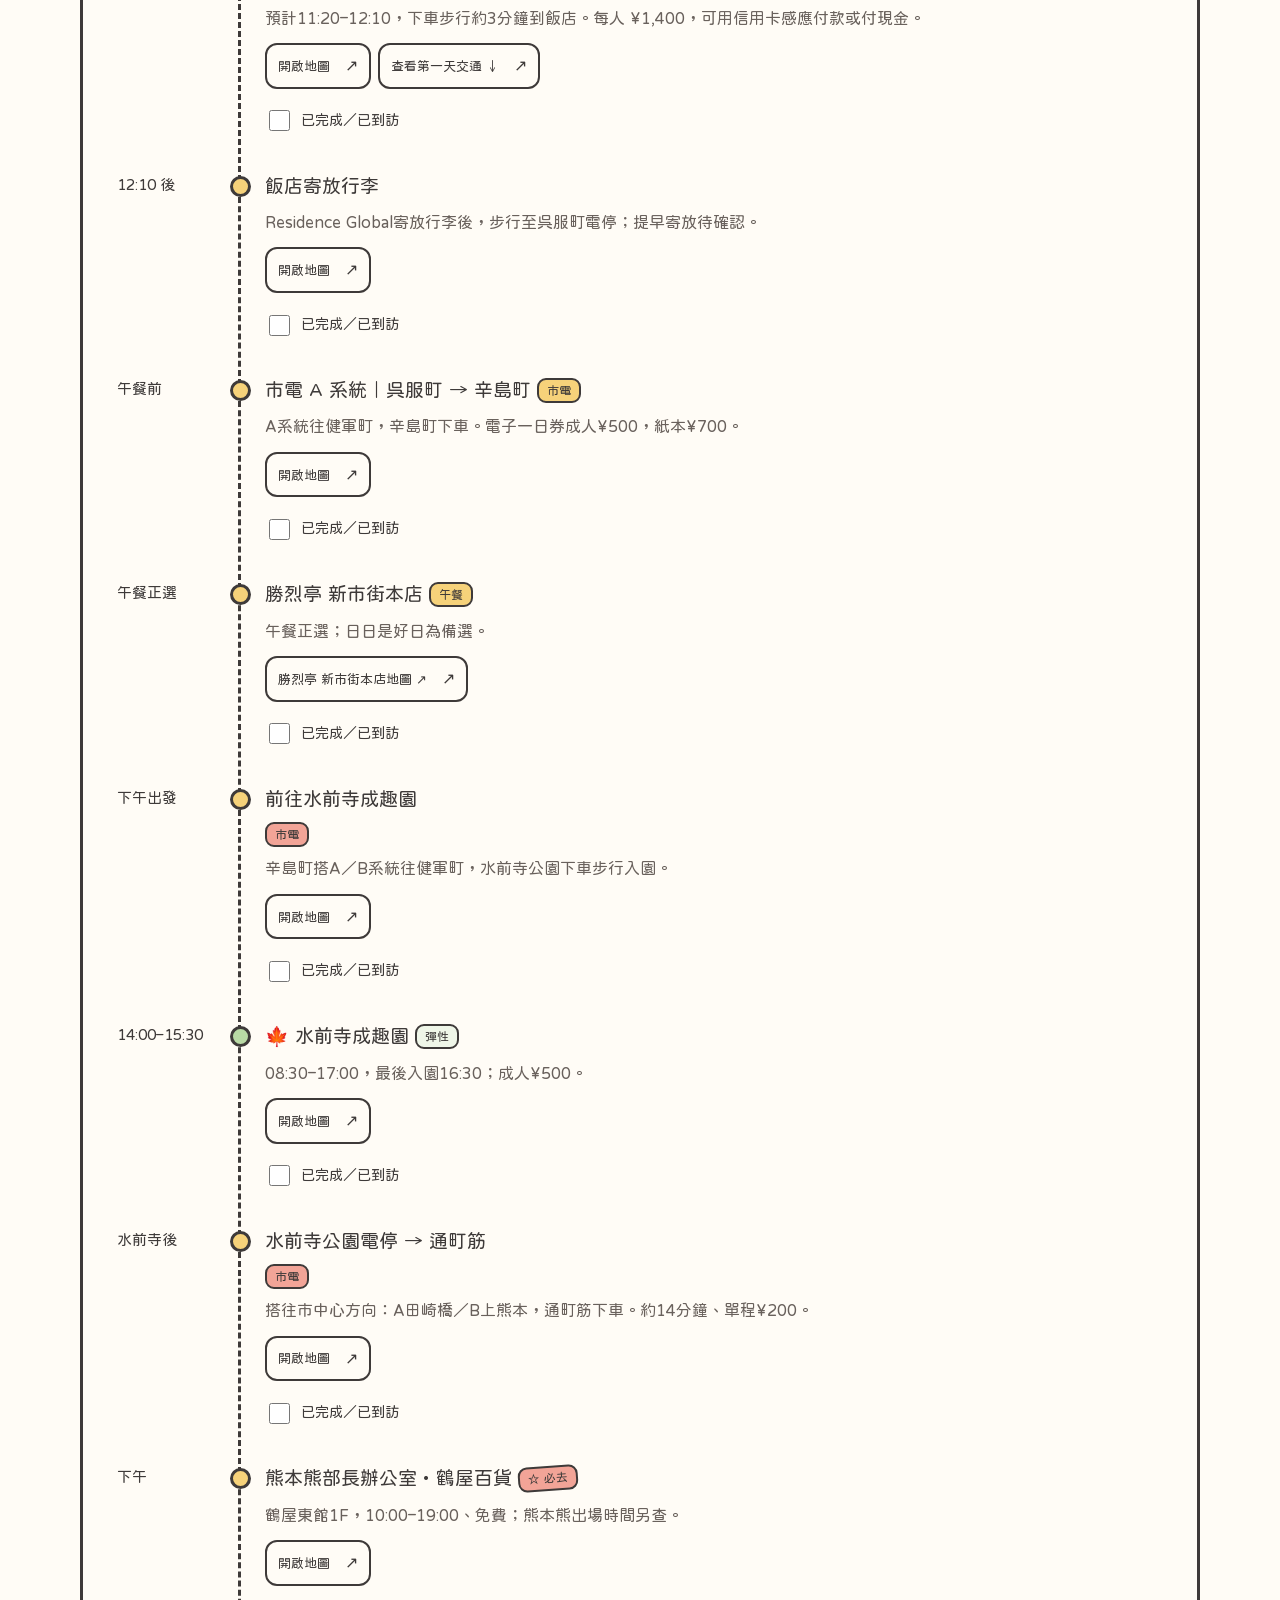
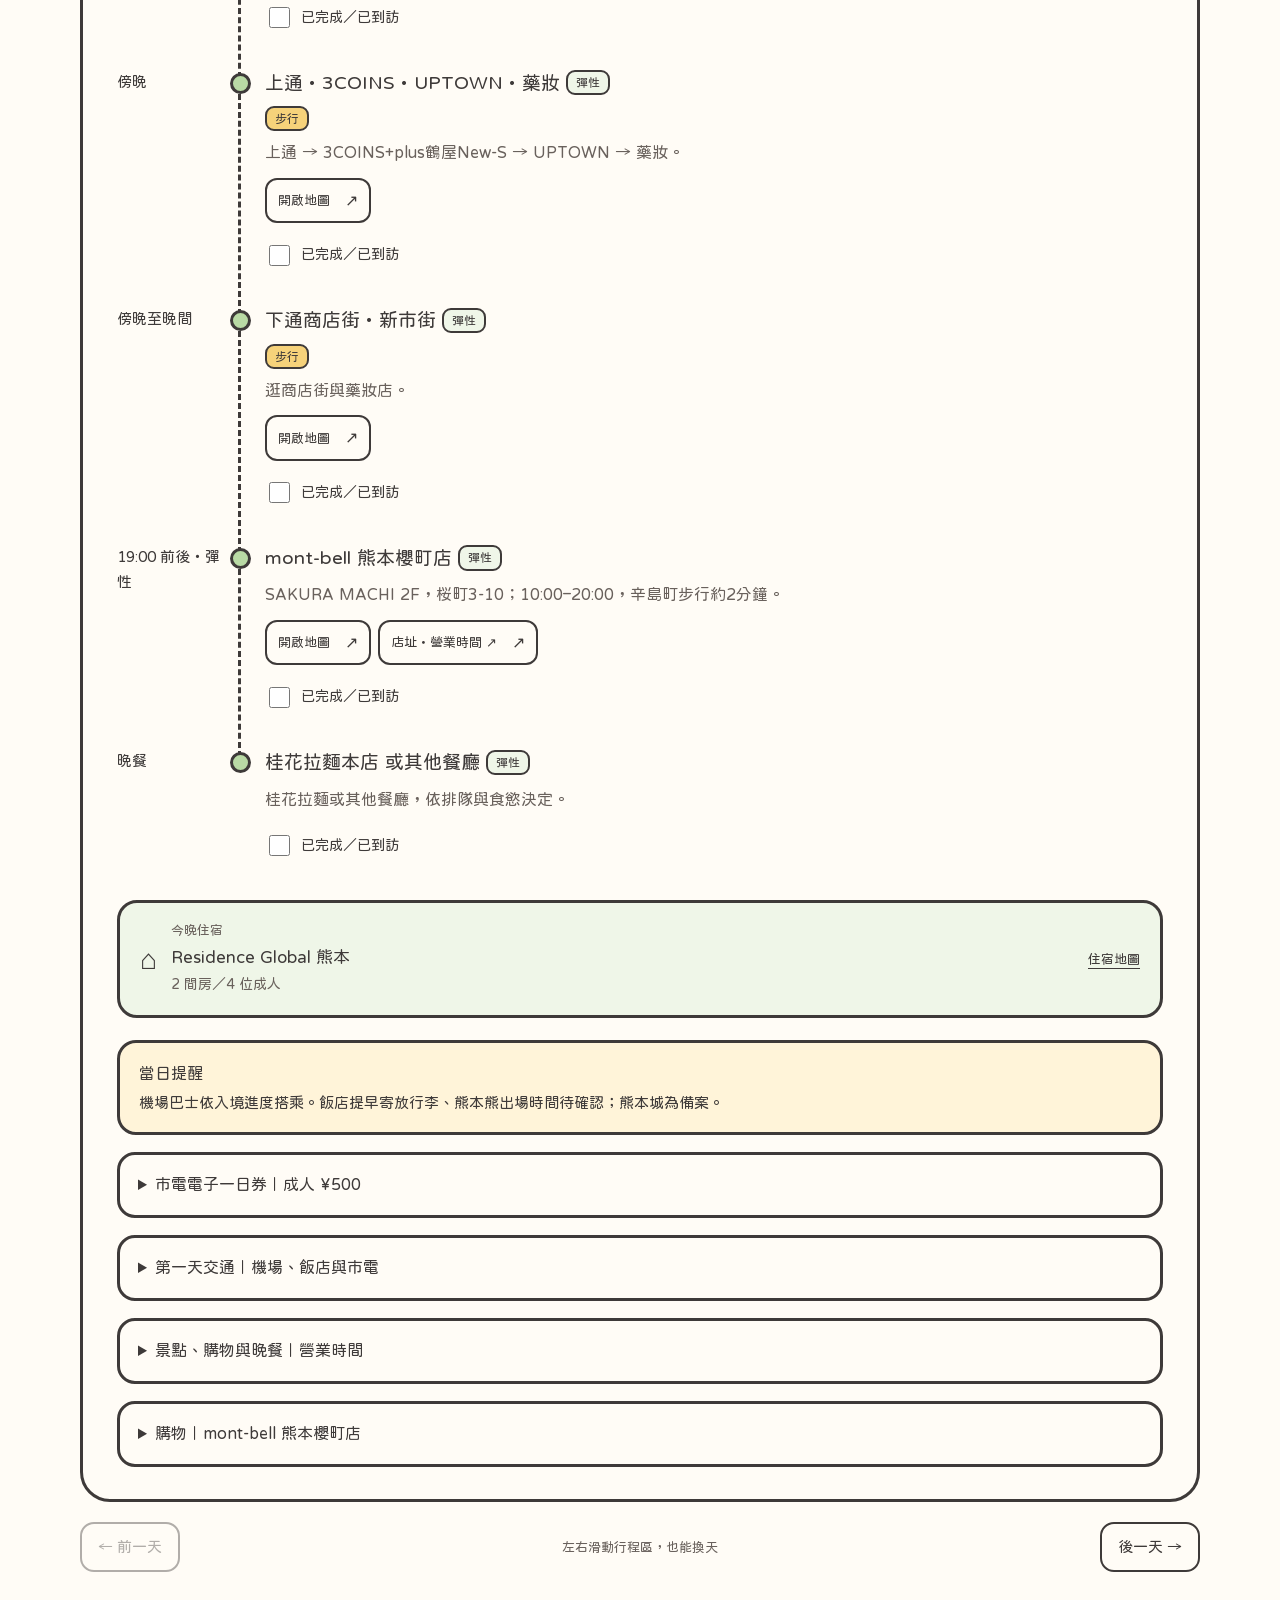
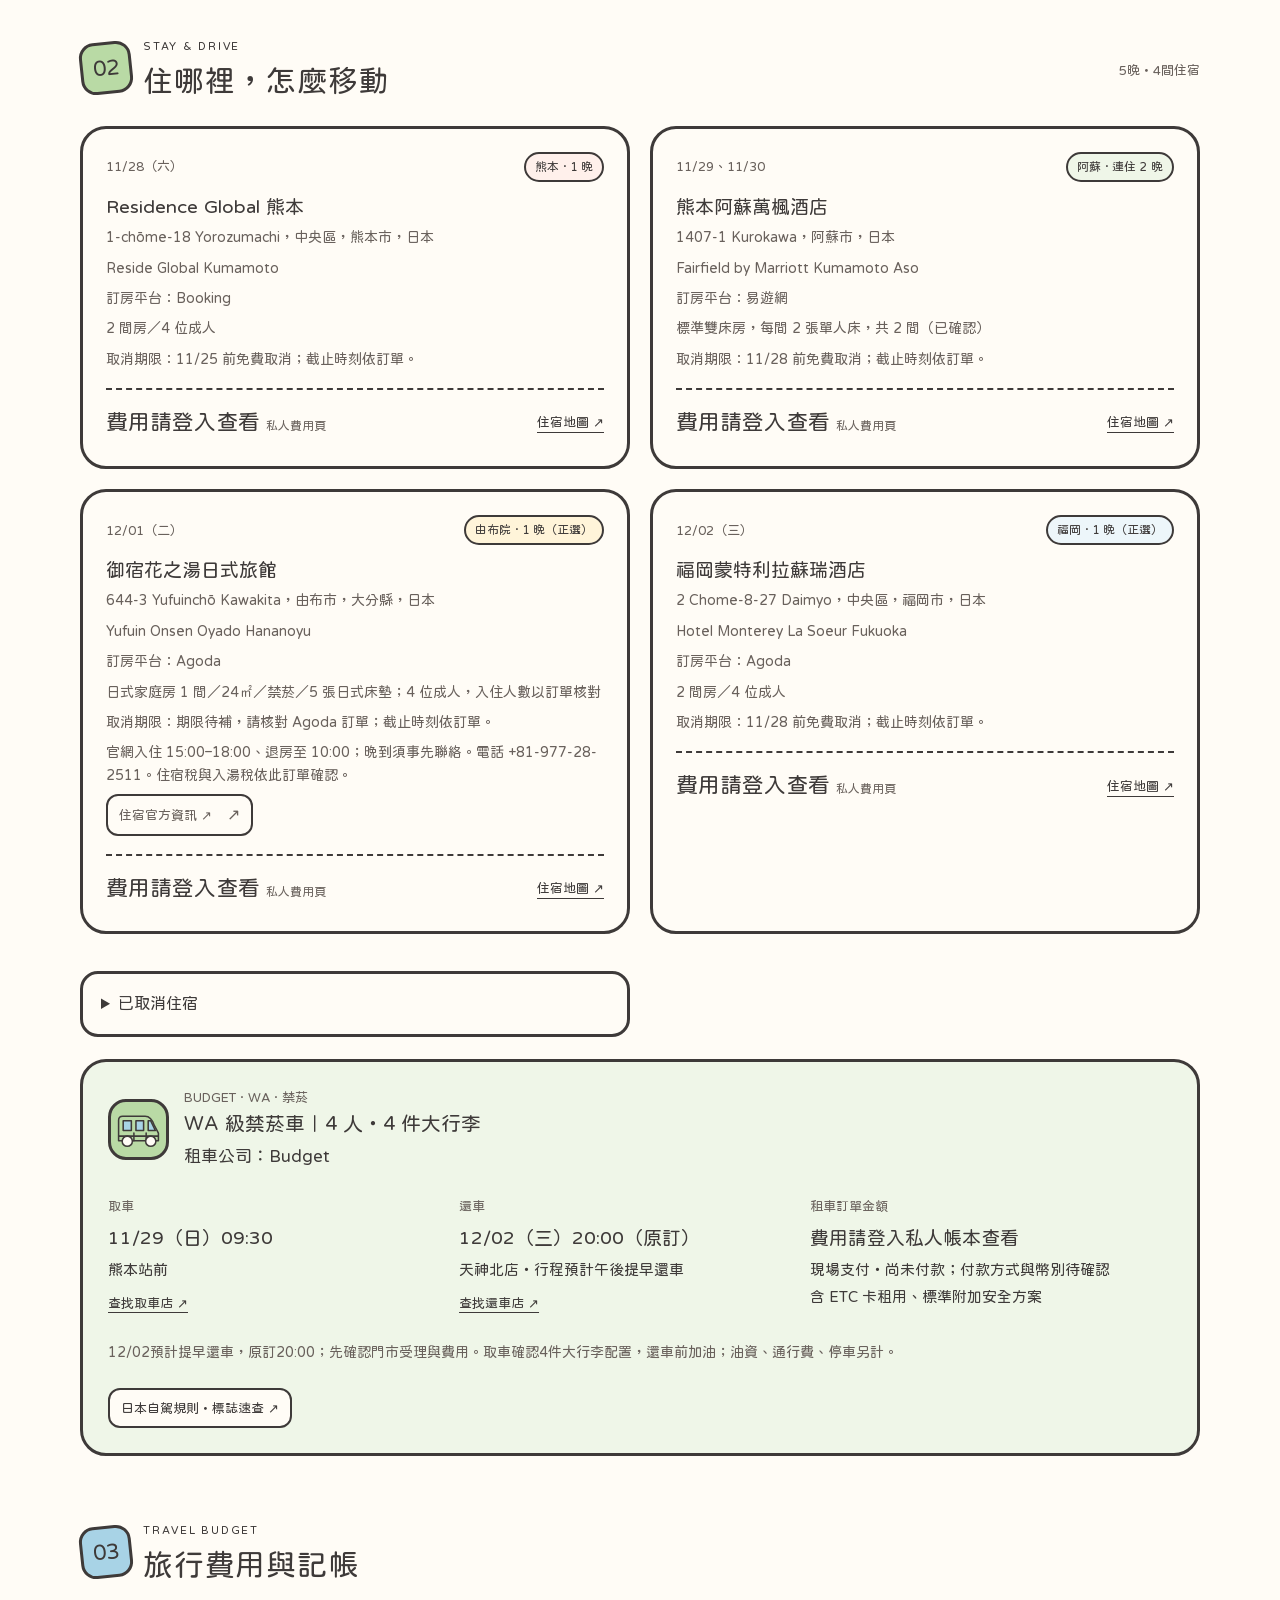
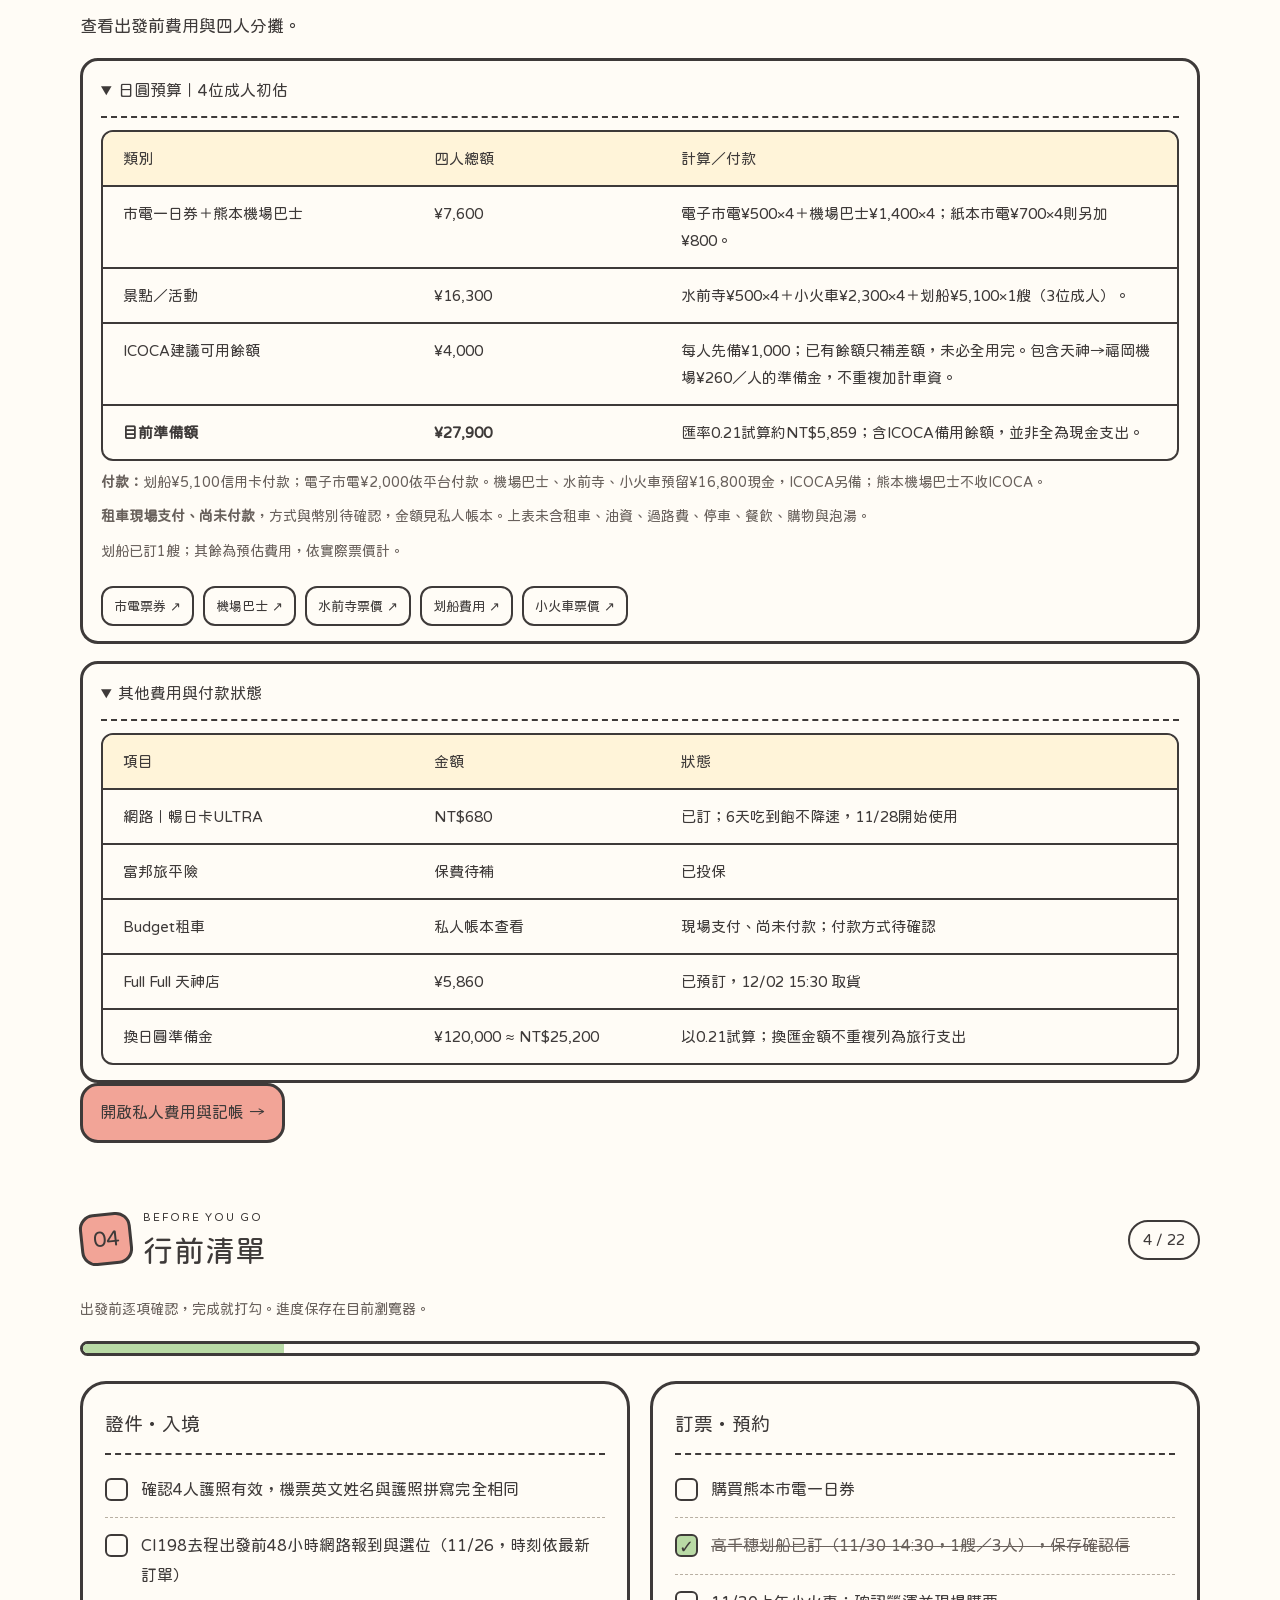
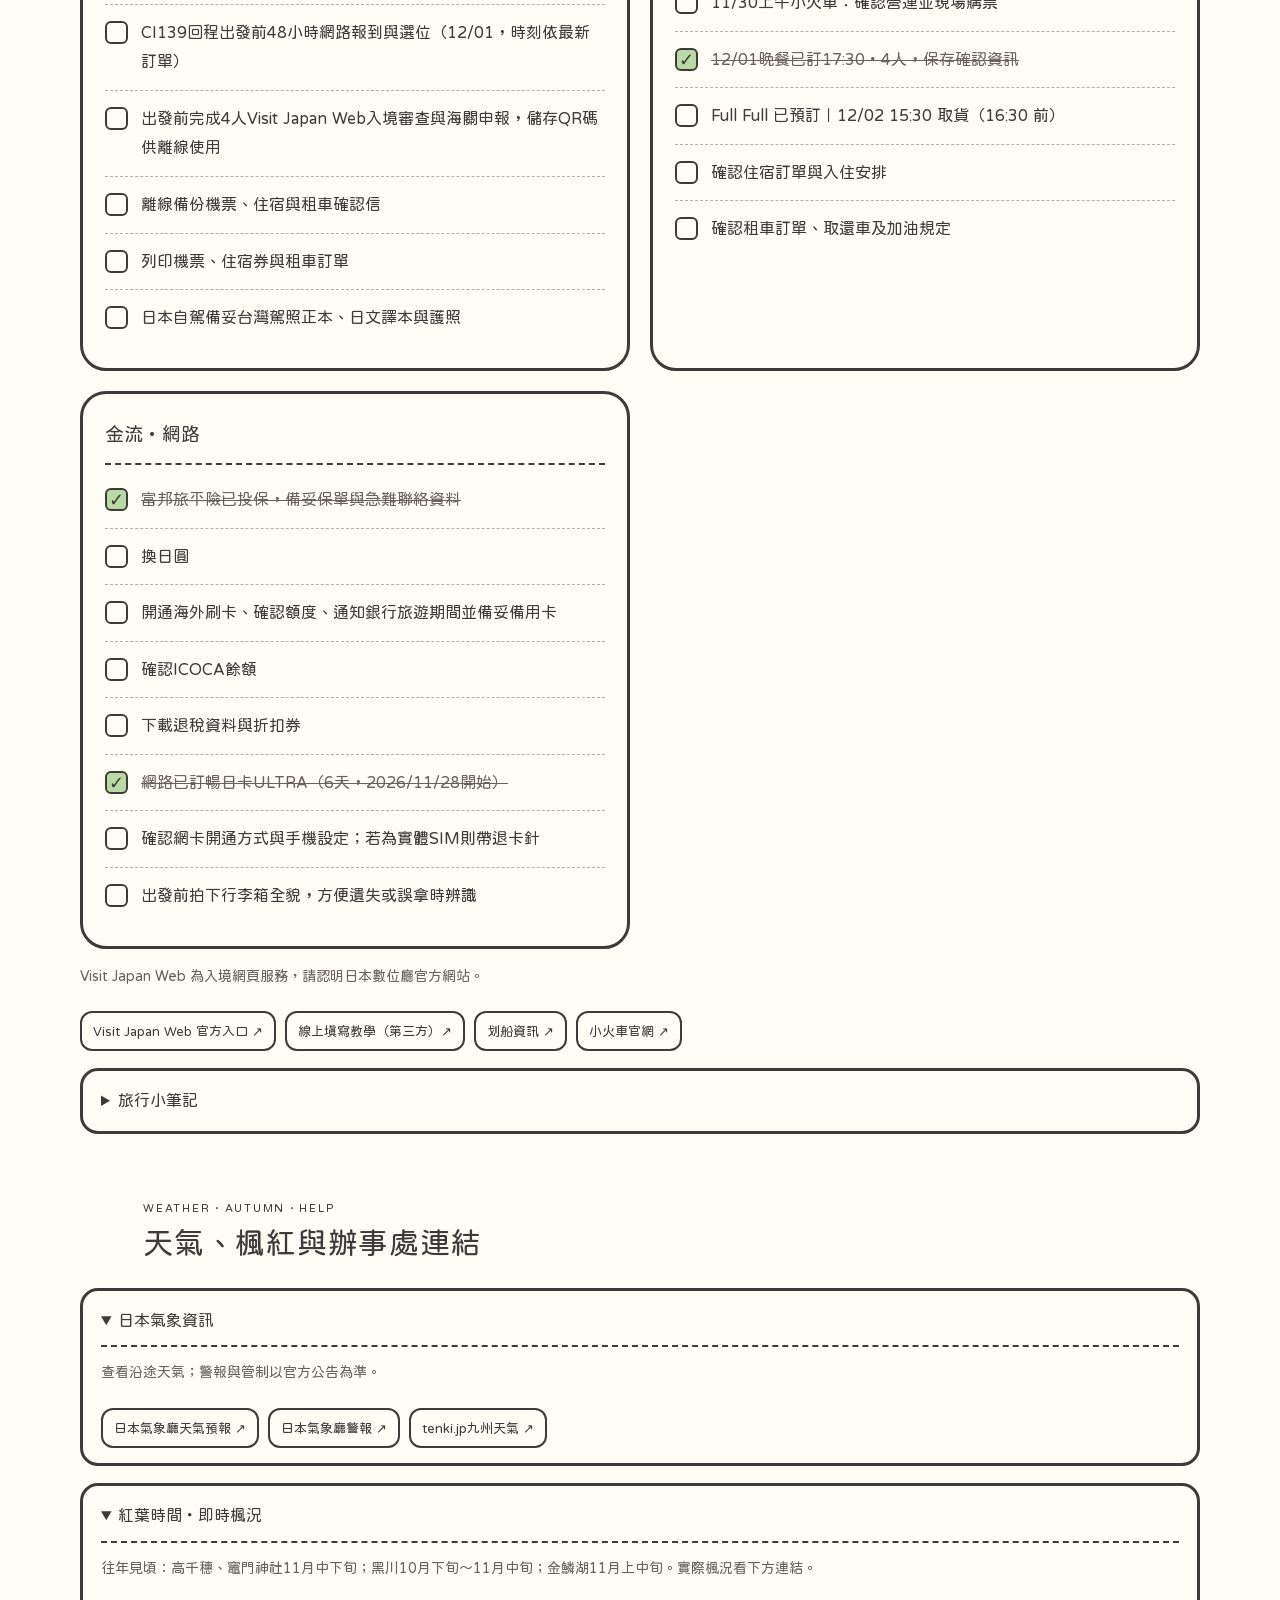
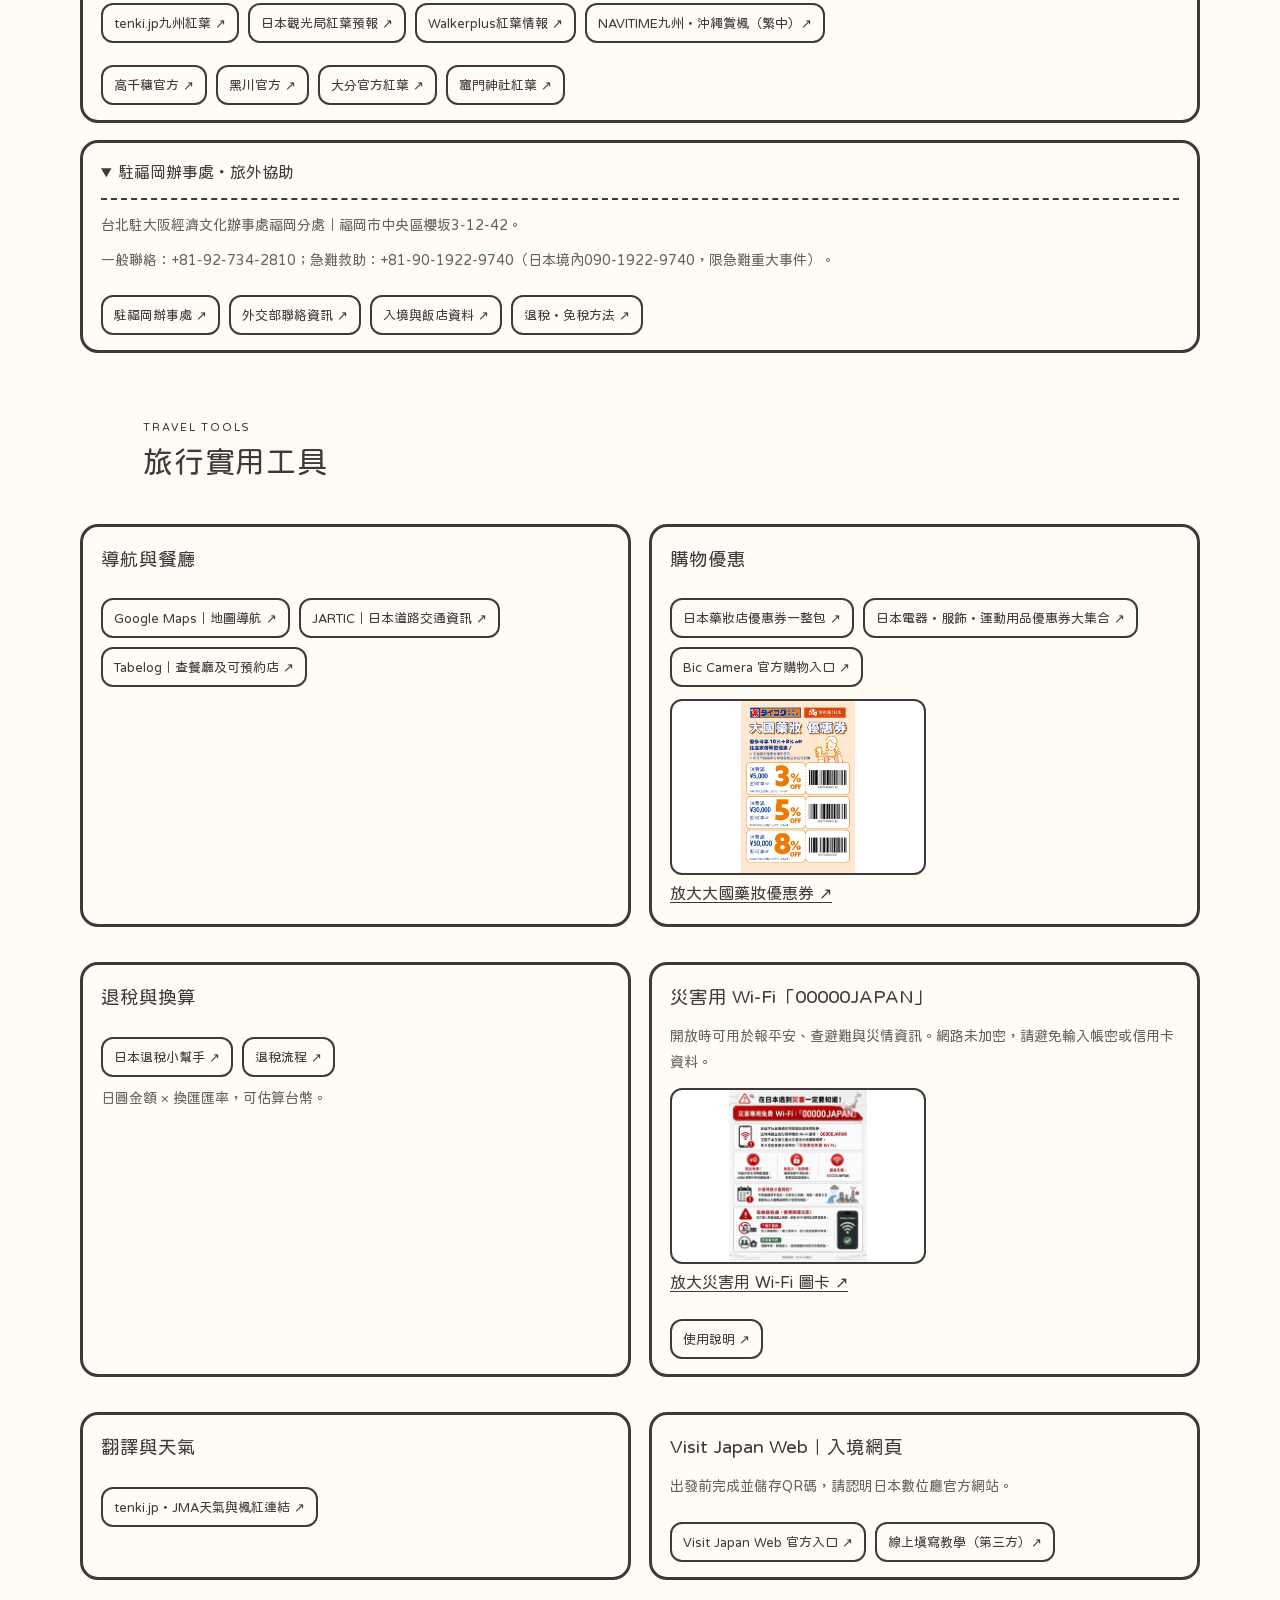
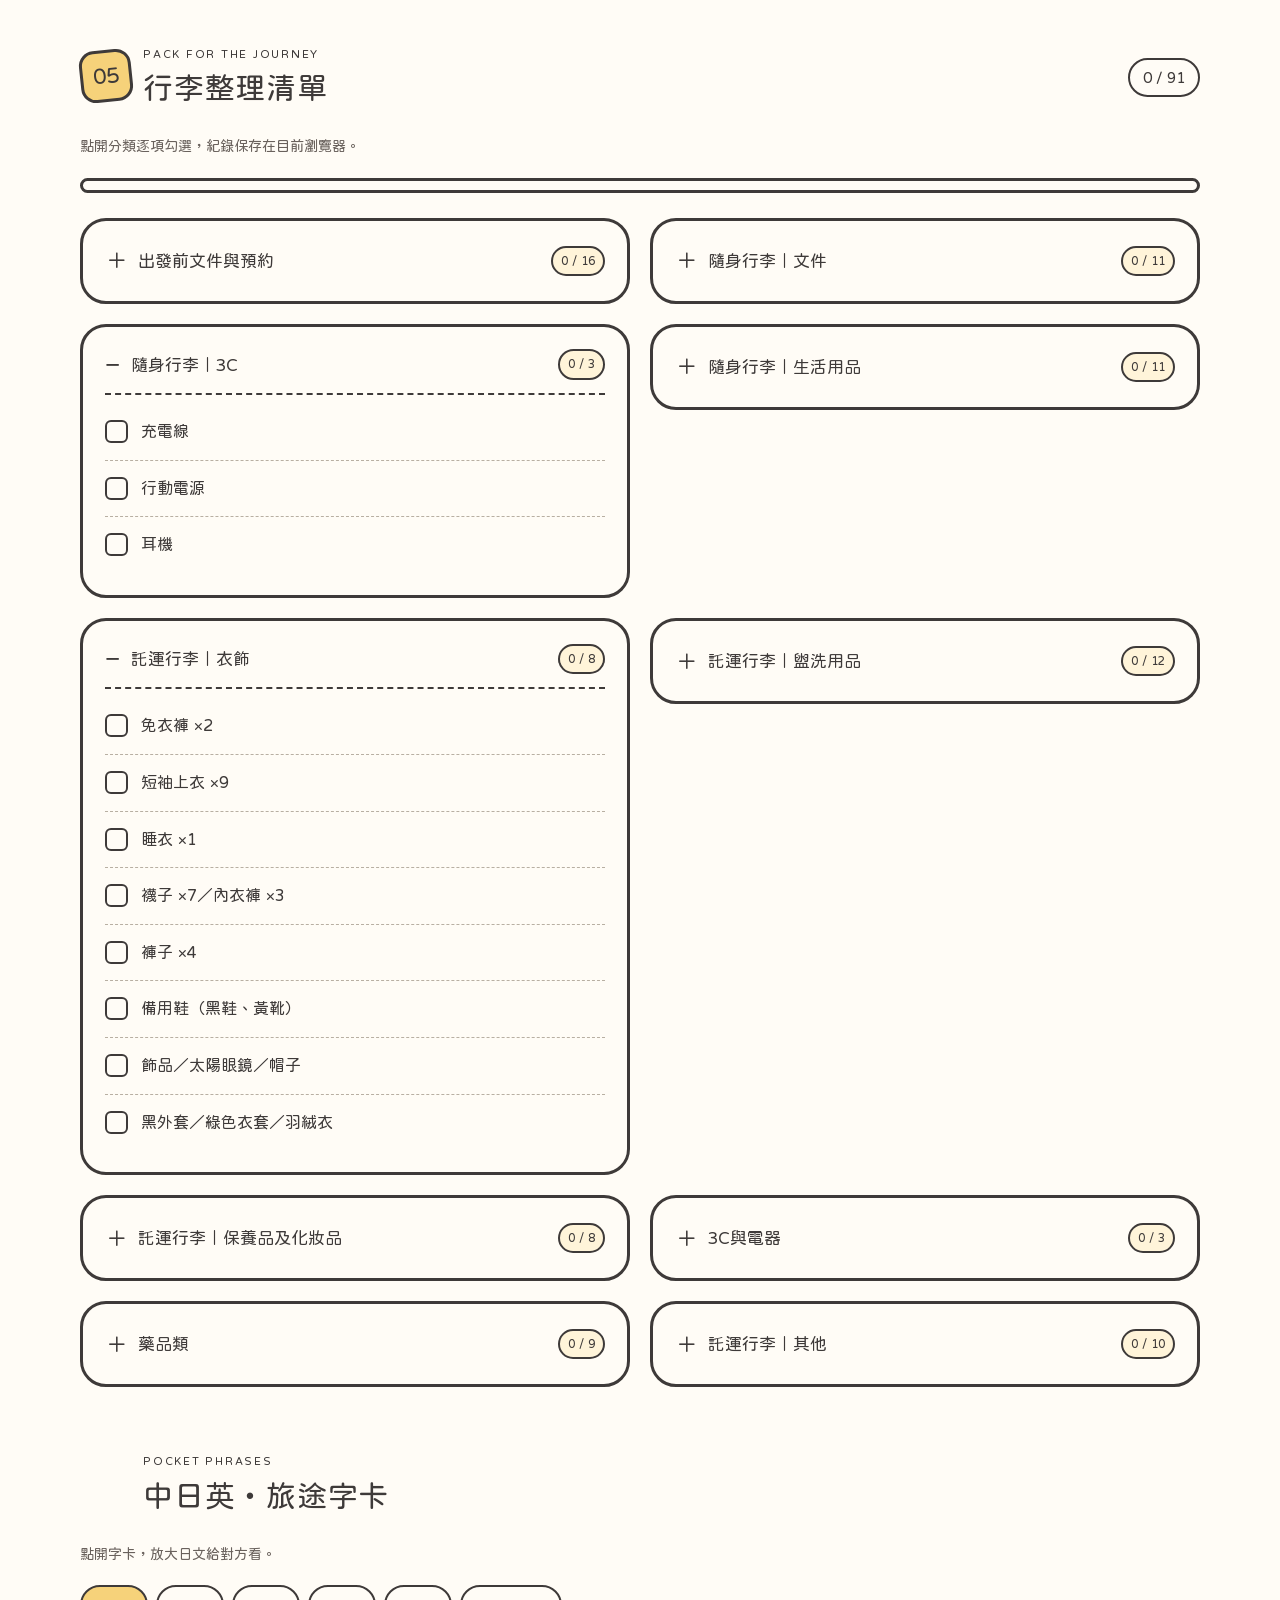
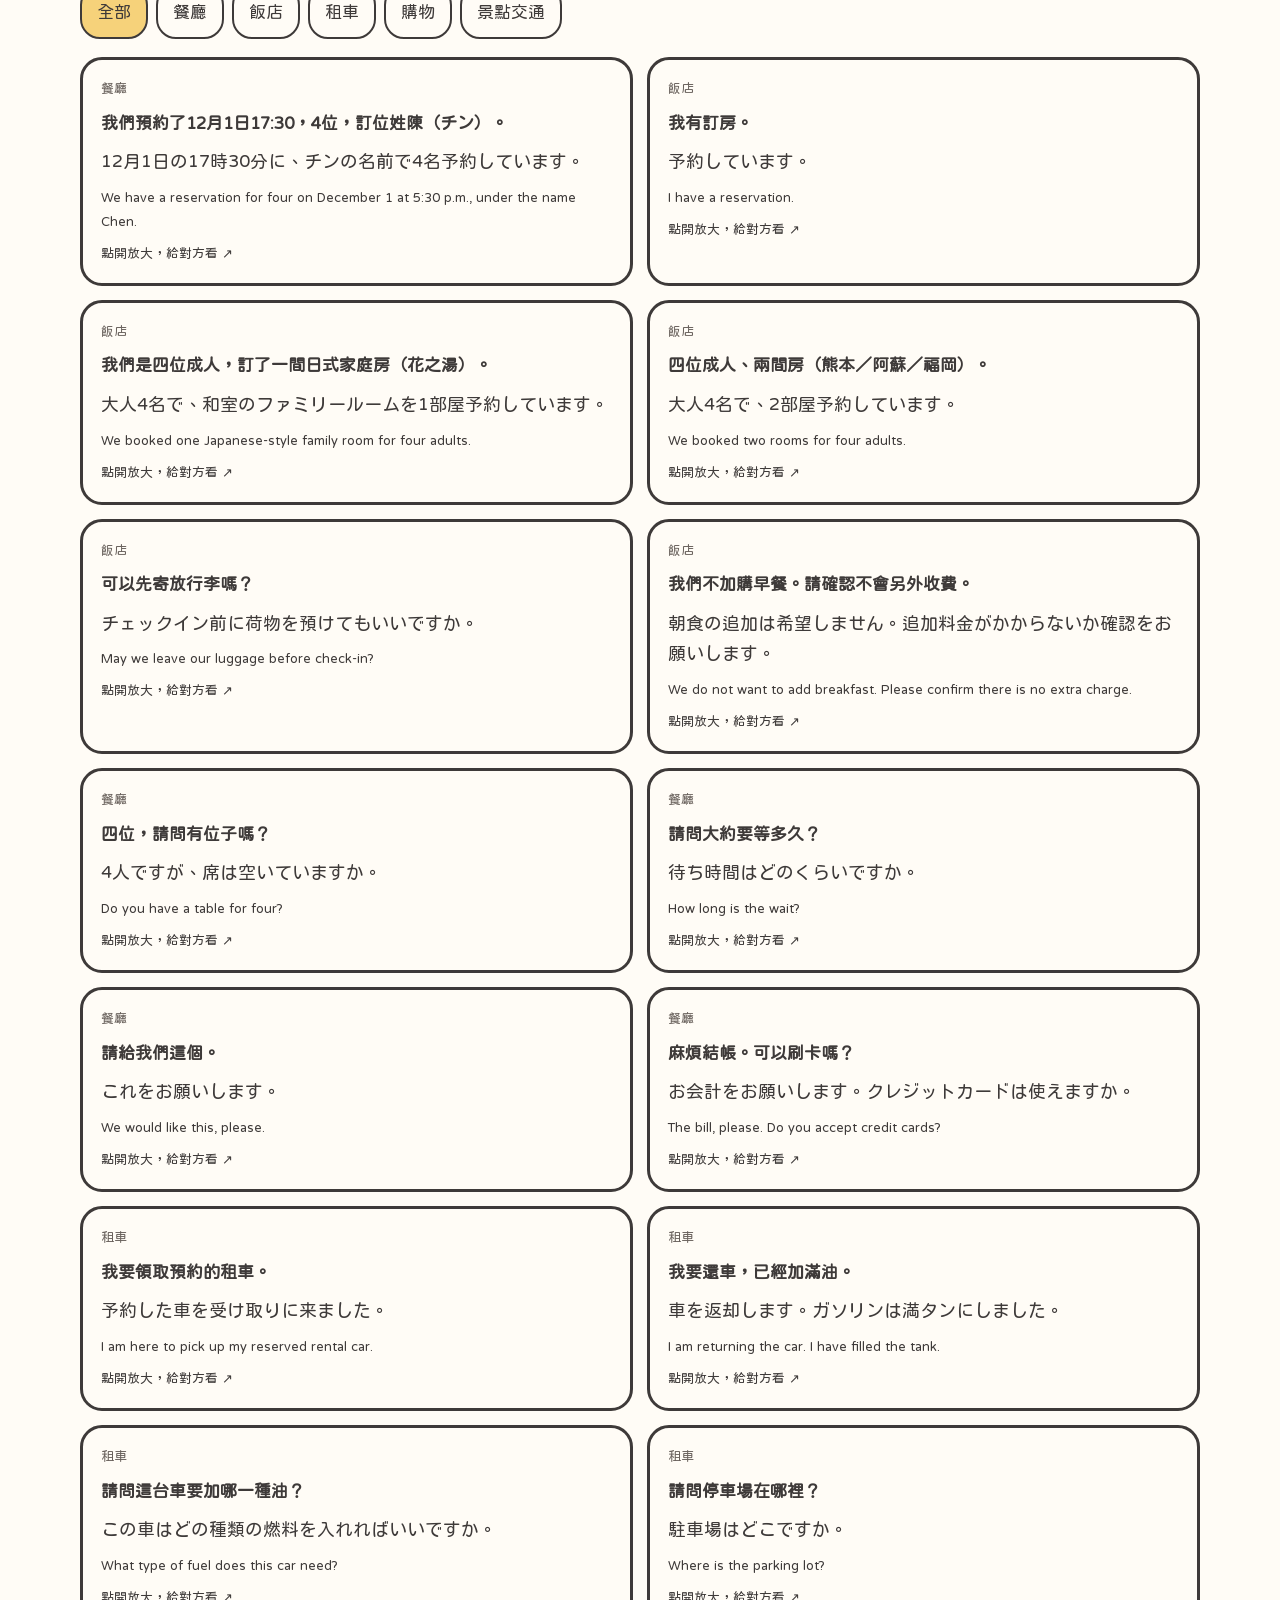
==== commit 045ff094: "補上 Full Full 取貨費用及道路交通與阿蘇資訊" ====
--- a/index.html
+++ b/index.html
@@ -11,7 +11,7 @@
   <link rel="preconnect" href="https://fonts.gstatic.com" crossorigin>
   <link href="https://fonts.googleapis.com/css2?family=Huninn&display=swap" rel="stylesheet">
   <link rel="stylesheet" href="style.css?v=20261118-tools">
-  <script src="data.js?v=20261118-tools" defer></script>
+  <script src="data.js?v=20261120-fullfull" defer></script>
   <script src="app.js?v=20261118-simple" defer></script>
   <script src="navigation.js?v=20261118-tools" defer></script>
 </head>
@@ -81,14 +81,14 @@
 <tr><td data-label="類別">景點／活動</td><td data-label="四人總額">¥16,300</td><td data-label="計算／付款">水前寺¥500×4＋小火車¥2,300×4＋划船¥5,100×1艘（3位成人）。</td></tr>
 <tr><td data-label="類別">ICOCA建議可用餘額</td><td data-label="四人總額">¥4,000</td><td data-label="計算／付款">每人先備¥1,000；已有餘額只補差額，未必全用完。包含天神→福岡機場¥260／人的準備金，不重複加計車資。</td></tr>
 <tr><td data-label="類別"><strong>目前準備額</strong></td><td data-label="四人總額"><strong>¥27,900</strong></td><td data-label="計算／付款">匯率0.21試算約NT$5,859；含ICOCA備用餘額，並非全為現金支出。</td></tr>
-</tbody></table></div><p><strong>付款：</strong>划船¥5,100信用卡付款；電子市電¥2,000依平台付款。機場巴士、水前寺、小火車預留¥16,800現金，ICOCA另備；熊本機場巴士不收ICOCA。</p><p><strong>租車現場支付、尚未付款</strong>，方式與幣別待確認，金額見私人帳本。上表未含租車、油資、過路費、停車、餐飲、購物與泡湯。</p><p class="muted">划船已訂1艘；其餘為預估費用，依實際票價計。</p><div class="official-links"><a href="https://www.kotsu-kumamoto.jp/kiji/pub/Default.aspx?c_id=66" target="_blank" rel="noopener noreferrer">市電票券 ↗</a><a href="https://www.sankobus.jp/bus/ap-limousine/" target="_blank" rel="noopener noreferrer">機場巴士 ↗</a><a href="https://www.suizenji.or.jp/guide/" target="_blank" rel="noopener noreferrer">水前寺票價 ↗</a><a href="https://takachiho-kanko.info/boat/det/" target="_blank" rel="noopener noreferrer">划船費用 ↗</a><a href="https://amaterasu-railway.jp/attraction" target="_blank" rel="noopener noreferrer">小火車票價 ↗</a></div></details><details class="detail-box" open><summary>其他費用與付款狀態</summary><div class="table-wrap"><table><thead><tr><th>項目</th><th>金額</th><th>狀態</th></tr></thead><tbody><tr><td data-label="項目">網路｜暢日卡ULTRA</td><td data-label="金額">NT$680</td><td data-label="狀態">已訂；6天吃到飽不降速，11/28開始使用</td></tr><tr><td data-label="項目">富邦旅平險</td><td data-label="金額">保費待補</td><td data-label="狀態">已投保</td></tr><tr><td data-label="項目">Budget租車</td><td data-label="金額">私人帳本查看</td><td data-label="狀態">現場支付、尚未付款；付款方式待確認</td></tr><tr><td data-label="項目">換日圓準備金</td><td data-label="金額">¥120,000 ≈ NT$25,200</td><td data-label="狀態">以0.21試算；換匯金額不重複列為旅行支出</td></tr></tbody></table></div></details><a class="primary" href="budget.html">開啟私人費用與記帳 →</a></section>
+</tbody></table></div><p><strong>付款：</strong>划船¥5,100信用卡付款；電子市電¥2,000依平台付款。機場巴士、水前寺、小火車預留¥16,800現金，ICOCA另備；熊本機場巴士不收ICOCA。</p><p><strong>租車現場支付、尚未付款</strong>，方式與幣別待確認，金額見私人帳本。上表未含租車、油資、過路費、停車、餐飲、購物與泡湯。</p><p class="muted">划船已訂1艘；其餘為預估費用，依實際票價計。</p><div class="official-links"><a href="https://www.kotsu-kumamoto.jp/kiji/pub/Default.aspx?c_id=66" target="_blank" rel="noopener noreferrer">市電票券 ↗</a><a href="https://www.sankobus.jp/bus/ap-limousine/" target="_blank" rel="noopener noreferrer">機場巴士 ↗</a><a href="https://www.suizenji.or.jp/guide/" target="_blank" rel="noopener noreferrer">水前寺票價 ↗</a><a href="https://takachiho-kanko.info/boat/det/" target="_blank" rel="noopener noreferrer">划船費用 ↗</a><a href="https://amaterasu-railway.jp/attraction" target="_blank" rel="noopener noreferrer">小火車票價 ↗</a></div></details><details class="detail-box" open><summary>其他費用與付款狀態</summary><div class="table-wrap"><table><thead><tr><th>項目</th><th>金額</th><th>狀態</th></tr></thead><tbody><tr><td data-label="項目">網路｜暢日卡ULTRA</td><td data-label="金額">NT$680</td><td data-label="狀態">已訂；6天吃到飽不降速，11/28開始使用</td></tr><tr><td data-label="項目">富邦旅平險</td><td data-label="金額">保費待補</td><td data-label="狀態">已投保</td></tr><tr><td data-label="項目">Budget租車</td><td data-label="金額">私人帳本查看</td><td data-label="狀態">現場支付、尚未付款；付款方式待確認</td></tr><tr><td data-label="項目">Full Full 天神店</td><td data-label="金額">¥5,860</td><td data-label="狀態">已預訂，12/02 15:30 取貨</td></tr><tr><td data-label="項目">換日圓準備金</td><td data-label="金額">¥120,000 ≈ NT$25,200</td><td data-label="狀態">以0.21試算；換匯金額不重複列為旅行支出</td></tr></tbody></table></div></details><a class="primary" href="budget.html">開啟私人費用與記帳 →</a></section>
     <section id="checklist" class="section"><div class="section-heading"><div><p class="eyebrow">BEFORE YOU GO</p><h2>行前清單</h2></div><span id="check-counter" class="counter" aria-live="polite"></span></div><p class="intro-muted">出發前逐項確認，完成就打勾。進度保存在目前瀏覽器。</p><div class="progress-track" role="progressbar" aria-label="行前準備進度" aria-valuemin="0" aria-valuemax="100" aria-valuenow="0"><div id="check-progress"></div></div><div id="checklist-items" class="checklist-grid"></div><p class="muted">Visit Japan Web 為入境網頁服務，請認明日本數位廳官方網站。</p><div class="official-links"><a href="https://services.digital.go.jp/zh-cmn-hant/visit-japan-web/" target="_blank" rel="noopener noreferrer">Visit Japan Web 官方入口 ↗</a><a href="https://debbiechien.com/visit-japan-web/" target="_blank" rel="noopener noreferrer">線上填寫教學（第三方）↗</a><a href="https://takachiho-kanko.info/boat/detail.php" target="_blank" rel="noopener noreferrer">划船資訊 ↗</a><a href="https://amaterasu-railway.jp/" target="_blank" rel="noopener noreferrer">小火車官網 ↗</a></div><details class="detail-box"><summary>旅行小筆記</summary><label for="trip-notes">記下想買的東西、集合時間或臨時調整</label><textarea id="trip-notes" rows="5" placeholder="例如：出門前幫媽媽帶好保暖外套……"></textarea><p id="notes-status" class="muted" role="status">筆記僅保存在目前瀏覽器。</p></details><p id="storage-status" class="muted" role="status"></p></section>
 <section id="travel-info" class="section"><div class="section-heading"><div><p class="eyebrow">WEATHER · AUTUMN · HELP</p><h2>天氣、楓紅與辦事處連結</h2></div></div>
 <details class="detail-box" open><summary>日本氣象資訊</summary><p>查看沿途天氣；警報與管制以官方公告為準。</p><div class="official-links"><a href="https://www.jma.go.jp/bosai/forecast/" target="_blank" rel="noopener noreferrer">日本氣象廳天氣預報 ↗</a><a href="https://www.jma.go.jp/bosai/warning/" target="_blank" rel="noopener noreferrer">日本氣象廳警報 ↗</a><a href="https://tenki.jp/forecast/9/" target="_blank" rel="noopener noreferrer">tenki.jp九州天氣 ↗</a></div></details>
 <details class="detail-box" open><summary>紅葉時間・即時楓況</summary><p>往年見頃：高千穗、竈門神社11月中下旬；黑川10月下旬～11月中旬；金鱗湖11月上中旬。實際楓況看下方連結。</p><div class="official-links"><a href="https://tenki.jp/kouyou/9/" target="_blank" rel="noopener noreferrer">tenki.jp九州紅葉 ↗</a><a href="https://www.japan.travel/tw/see-and-do/autumn-leaves-forecast/" target="_blank" rel="noopener noreferrer">日本觀光局紅葉預報 ↗</a><a href="https://koyo.walkerplus.com/" target="_blank" rel="noopener noreferrer">Walkerplus紅葉情報 ↗</a><a href="https://japantravel.navitime.com/zh-tw/area/jp/feature/autumn/area/A08/?from=autumn-top-table" target="_blank" rel="noopener noreferrer">NAVITIME九州・沖繩賞楓（繁中）↗</a></div><div class="official-links"><a href="https://takachiho-kanko.info/faq/" target="_blank" rel="noopener noreferrer">高千穗官方 ↗</a><a href="https://www.kurokawaonsen.or.jp/faq/" target="_blank" rel="noopener noreferrer">黑川官方 ↗</a><a href="https://www.visit-oita.jp/topics/detail/416" target="_blank" rel="noopener noreferrer">大分官方紅葉 ↗</a><a href="https://www.crossroadfukuoka.jp/event/12107" target="_blank" rel="noopener noreferrer">竈門神社紅葉 ↗</a></div></details>
 <details class="detail-box" open><summary>駐福岡辦事處・旅外協助</summary><p>台北駐大阪經濟文化辦事處福岡分處｜福岡市中央區櫻坂3-12-42。</p><p>一般聯絡：<a href="tel:+81927342810">+81-92-734-2810</a>；急難救助：<a href="tel:+819019229740">+81-90-1922-9740</a>（日本境內090-1922-9740，限急難重大事件）。</p><div class="official-links"><a href="https://www.roc-taiwan.org/jpfuk/index.html" target="_blank" rel="noopener noreferrer">駐福岡辦事處 ↗</a><a href="https://www.boca.gov.tw/sp-foof-countrycp-02-31-92761-1.html" target="_blank" rel="noopener noreferrer">外交部聯絡資訊 ↗</a><a href="entry-exit.html#arrival">入境與飯店資料 ↗</a><a href="entry-exit.html#refund">退稅・免稅方法 ↗</a></div></details></section>
     <section id="travel-tools" class="section"><div class="section-heading"><div><p class="eyebrow">TRAVEL TOOLS</p><h2>旅行實用工具</h2></div></div><div class="rules-grid">
-<article class="detail-box"><h3>導航與餐廳</h3><div class="official-links"><a href="https://www.google.com/maps" target="_blank" rel="noopener noreferrer">Google Maps｜地圖導航 ↗</a><a href="https://tabelog.com/" target="_blank" rel="noopener noreferrer">Tabelog｜查餐廳及可預約店 ↗</a></div></article>
+<article class="detail-box"><h3>導航與餐廳</h3><div class="official-links"><a href="https://www.google.com/maps" target="_blank" rel="noopener noreferrer">Google Maps｜地圖導航 ↗</a><a href="https://www.jartic.or.jp/" target="_blank" rel="noopener noreferrer">JARTIC｜日本道路交通資訊 ↗</a><a href="https://tabelog.com/" target="_blank" rel="noopener noreferrer">Tabelog｜查餐廳及可預約店 ↗</a></div></article>
 <article class="detail-box"><h3>購物優惠</h3><div class="official-links tool-links"><a href="https://reurl.cc/DjOqqd" target="_blank" rel="noopener noreferrer">日本藥妝店優惠券一整包 ↗</a><a href="https://reurl.cc/OMZVa7" target="_blank" rel="noopener noreferrer">日本電器・服飾・運動用品優惠券大集合 ↗</a><a href="https://www.biccamera.com/bc/c/info/report/language.jsp" target="_blank" rel="noopener noreferrer">Bic Camera 官方購物入口 ↗</a></div><a class="reference-image" href="assets/daikoku-coupon.webp" target="_blank" rel="noopener" aria-label="放大大國藥妝優惠券（另開視窗）"><img src="assets/daikoku-coupon.webp" alt="大國藥妝優惠券" width="855" height="1300" loading="lazy"><span>放大大國藥妝優惠券 ↗</span></a></article>
 <article class="detail-box"><h3>退稅與換算</h3><div class="official-links"><a href="https://misha-japan-tax-refund.yr0405mi.chatgpt.site" target="_blank" rel="noopener noreferrer">日本退稅小幫手 ↗</a><a href="entry-exit.html#tax-basics">退稅流程 ↗</a></div><p>日圓金額 × 換匯匯率，可估算台幣。</p></article>
 <article class="detail-box"><h3>災害用 Wi-Fi「00000JAPAN」</h3><p>開放時可用於報平安、查避難與災情資訊。網路未加密，請避免輸入帳密或信用卡資料。</p><a class="reference-image" href="assets/00000japan-wifi.webp" target="_blank" rel="noopener" aria-label="放大災害用 Wi-Fi 圖卡（另開視窗）"><img src="assets/00000japan-wifi.webp" alt="災害用 Wi-Fi 圖卡" width="1122" height="1402" loading="lazy"><span>放大災害用 Wi-Fi 圖卡 ↗</span></a><div class="official-links"><a href="https://www.wlan-business.org/00000japan/for_users" target="_blank" rel="noopener noreferrer">使用說明 ↗</a></div></article>
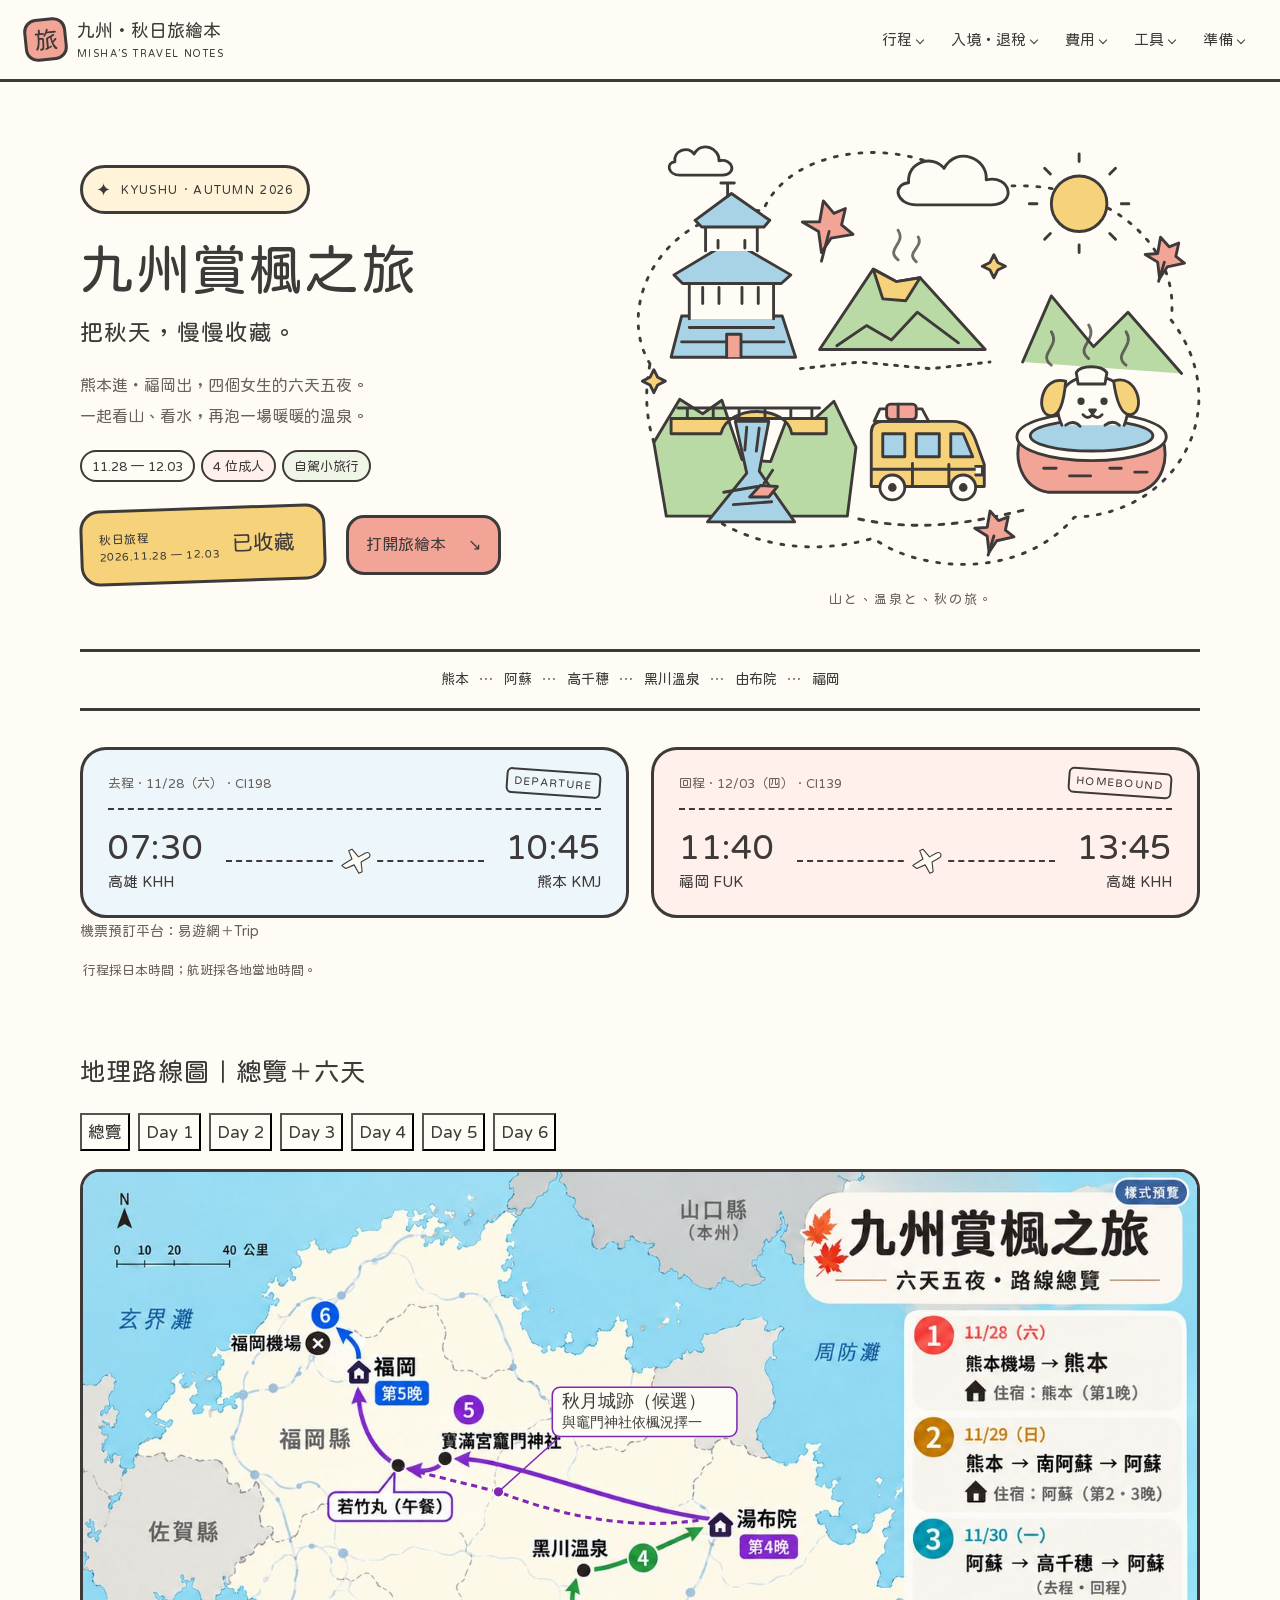
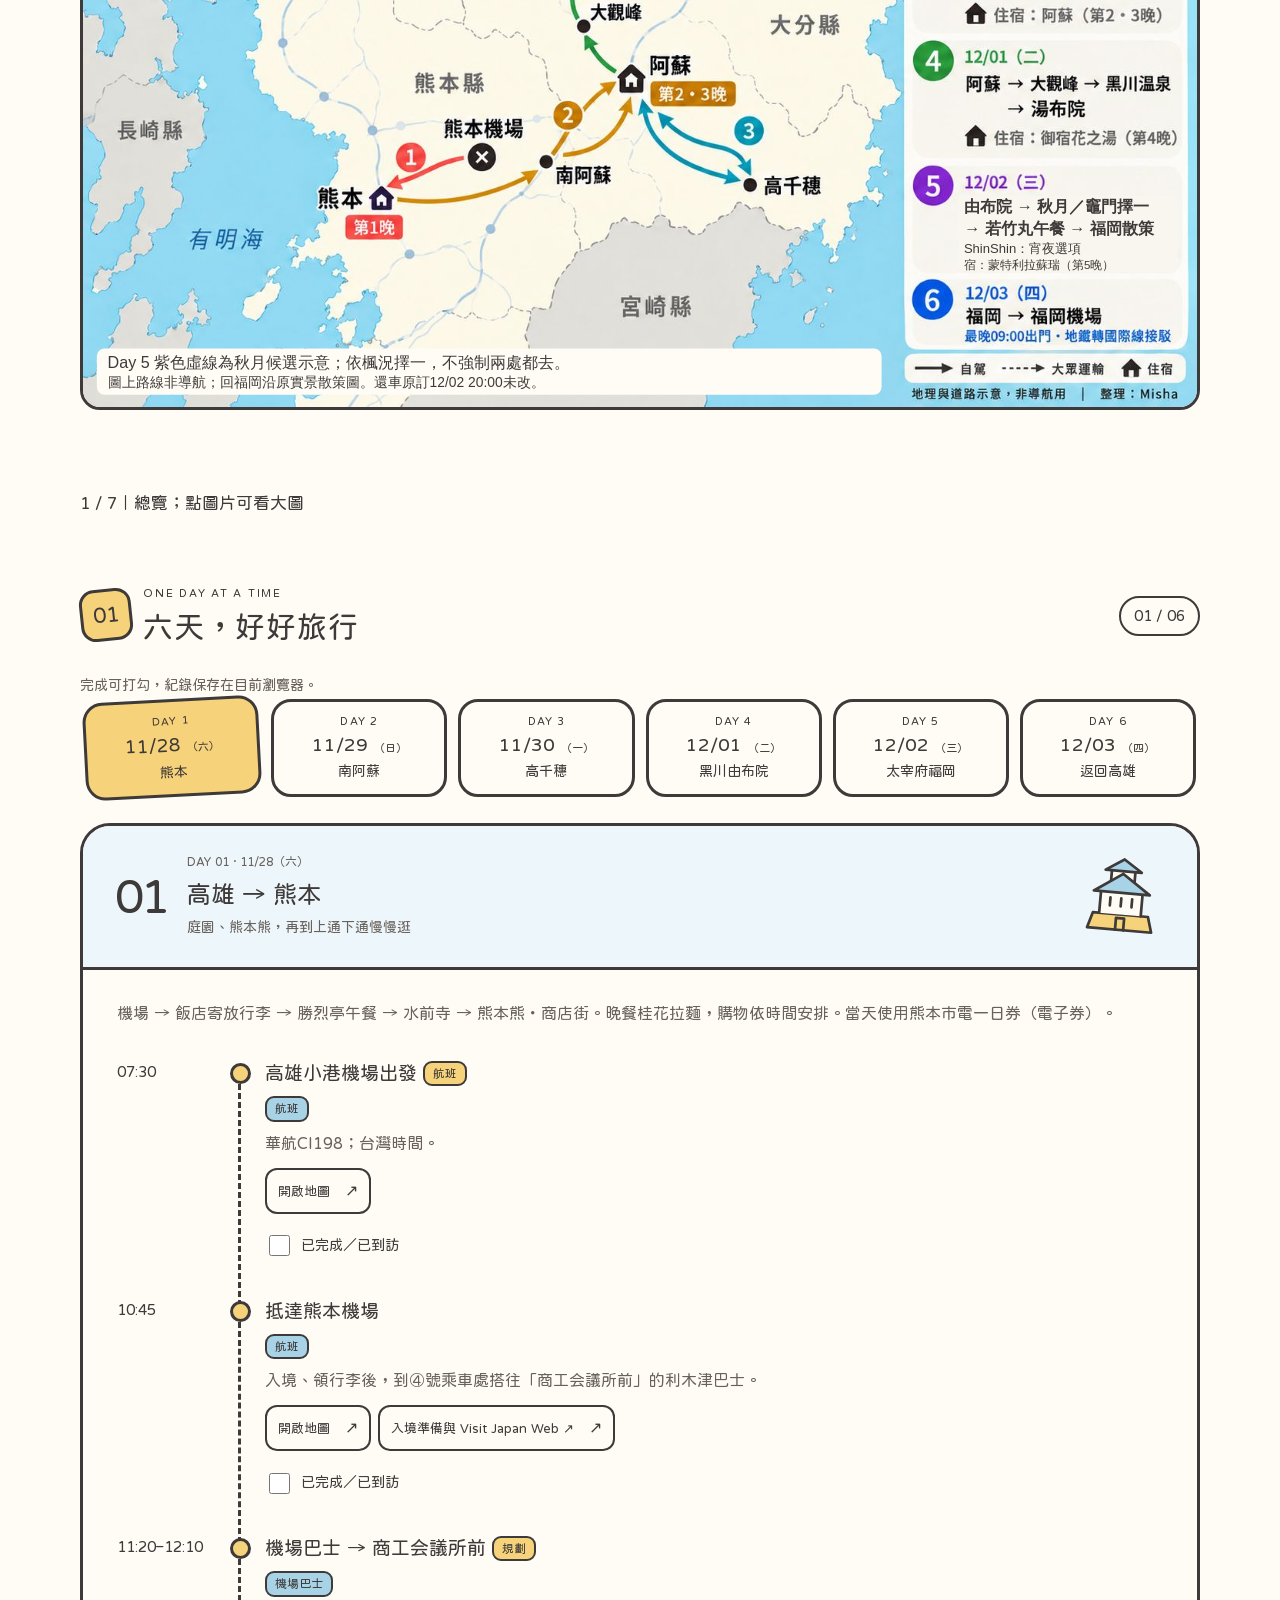
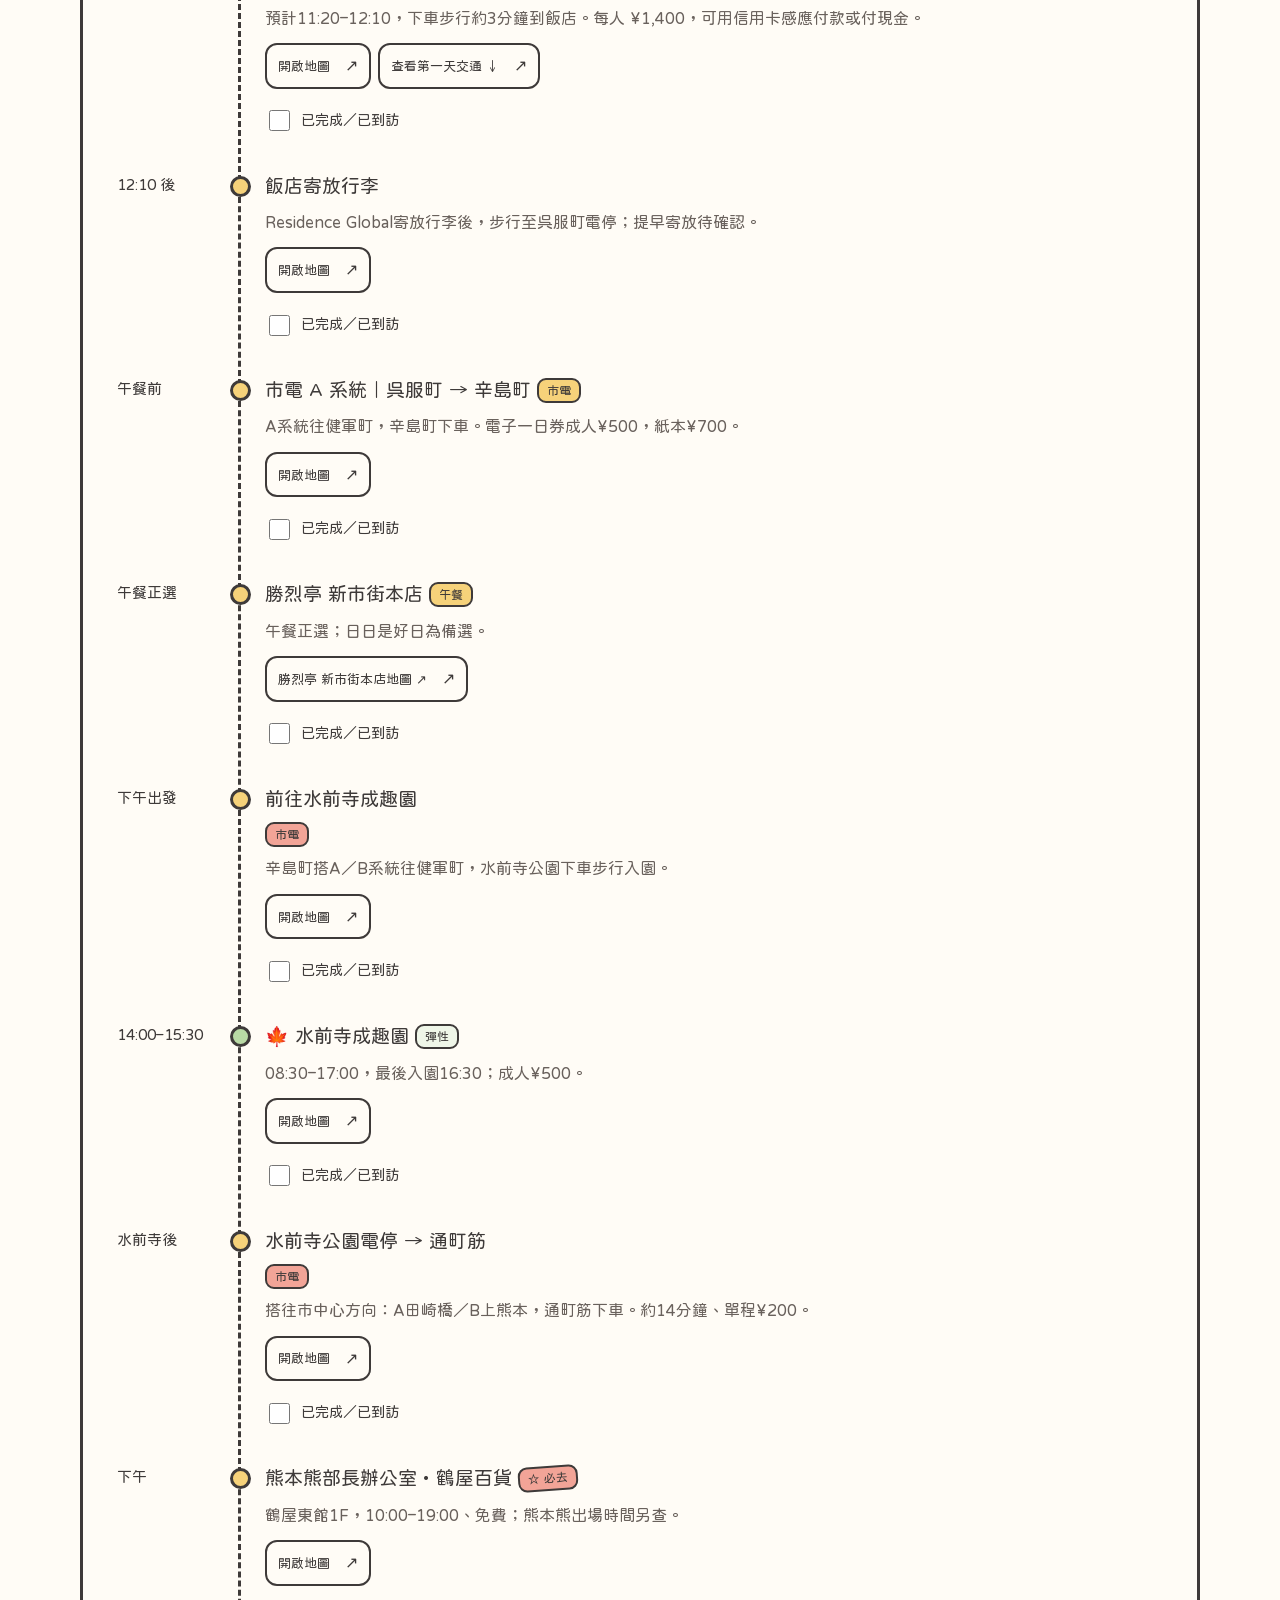
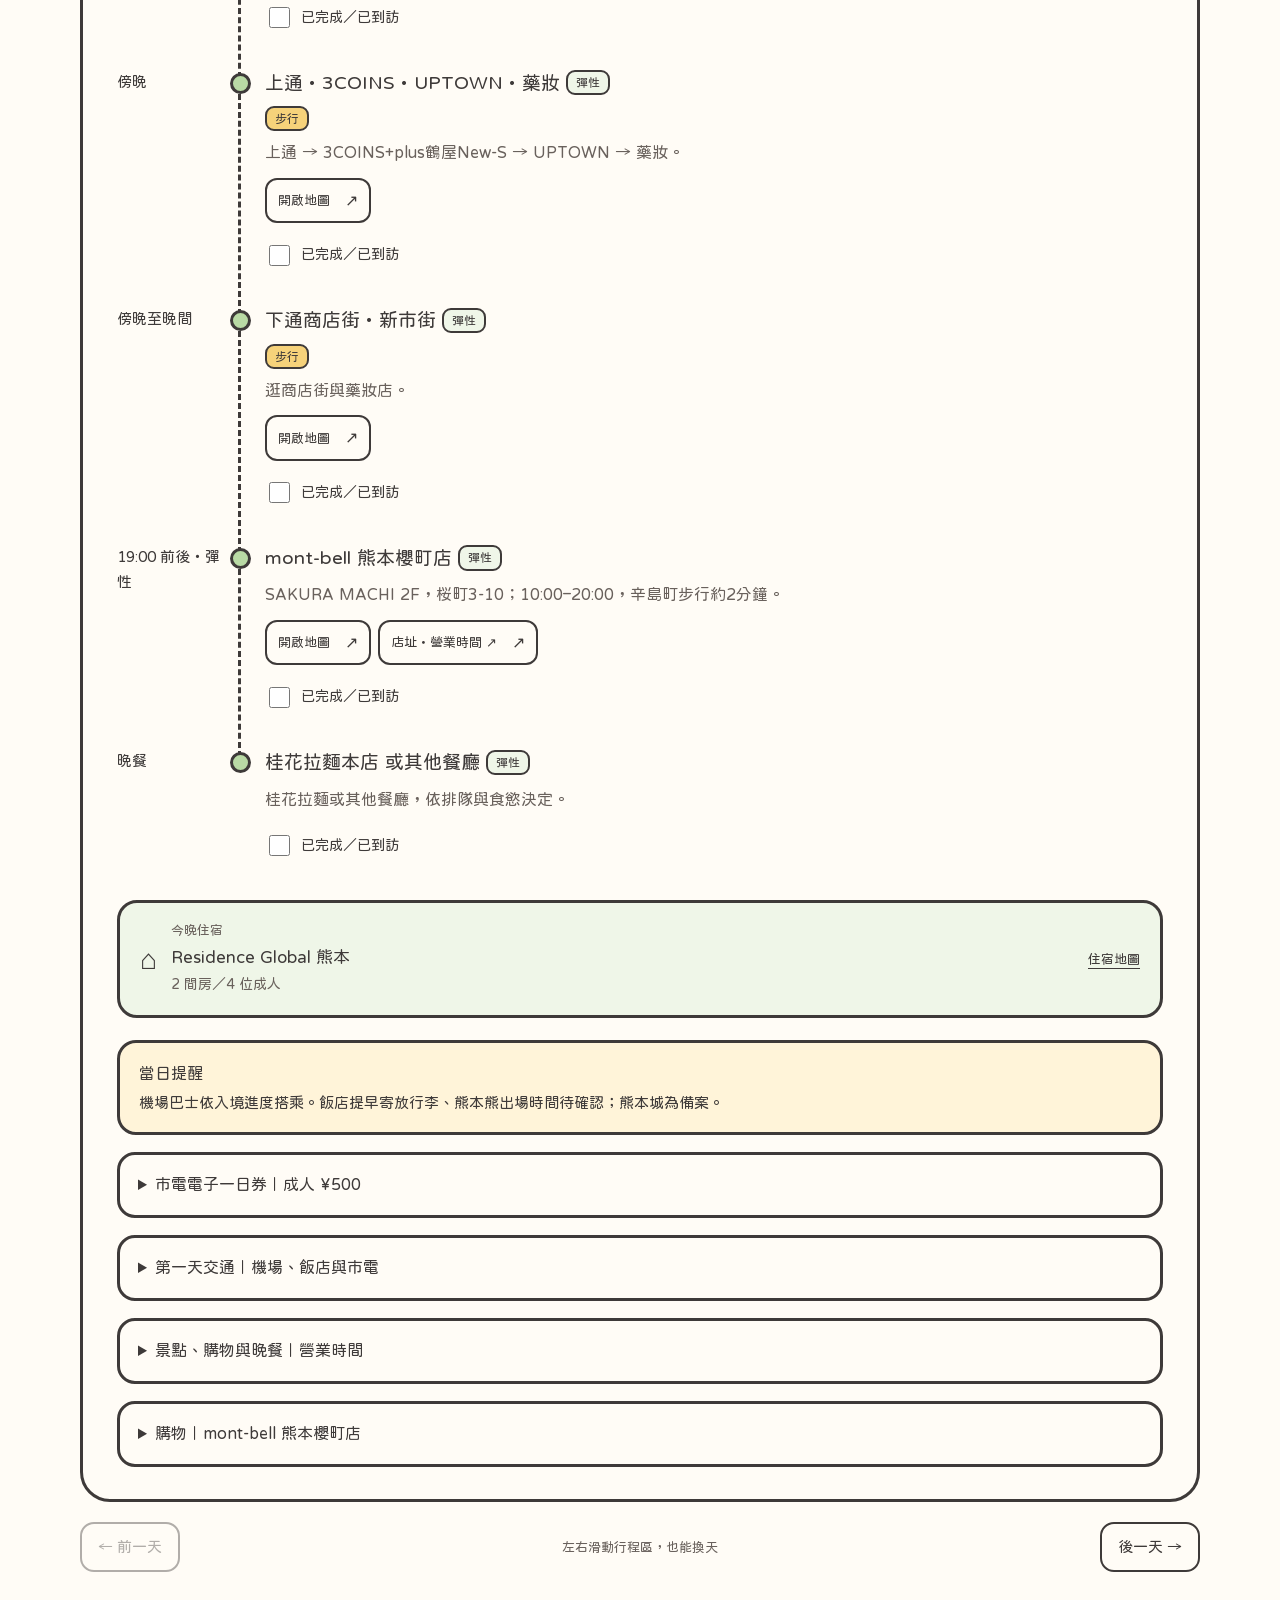
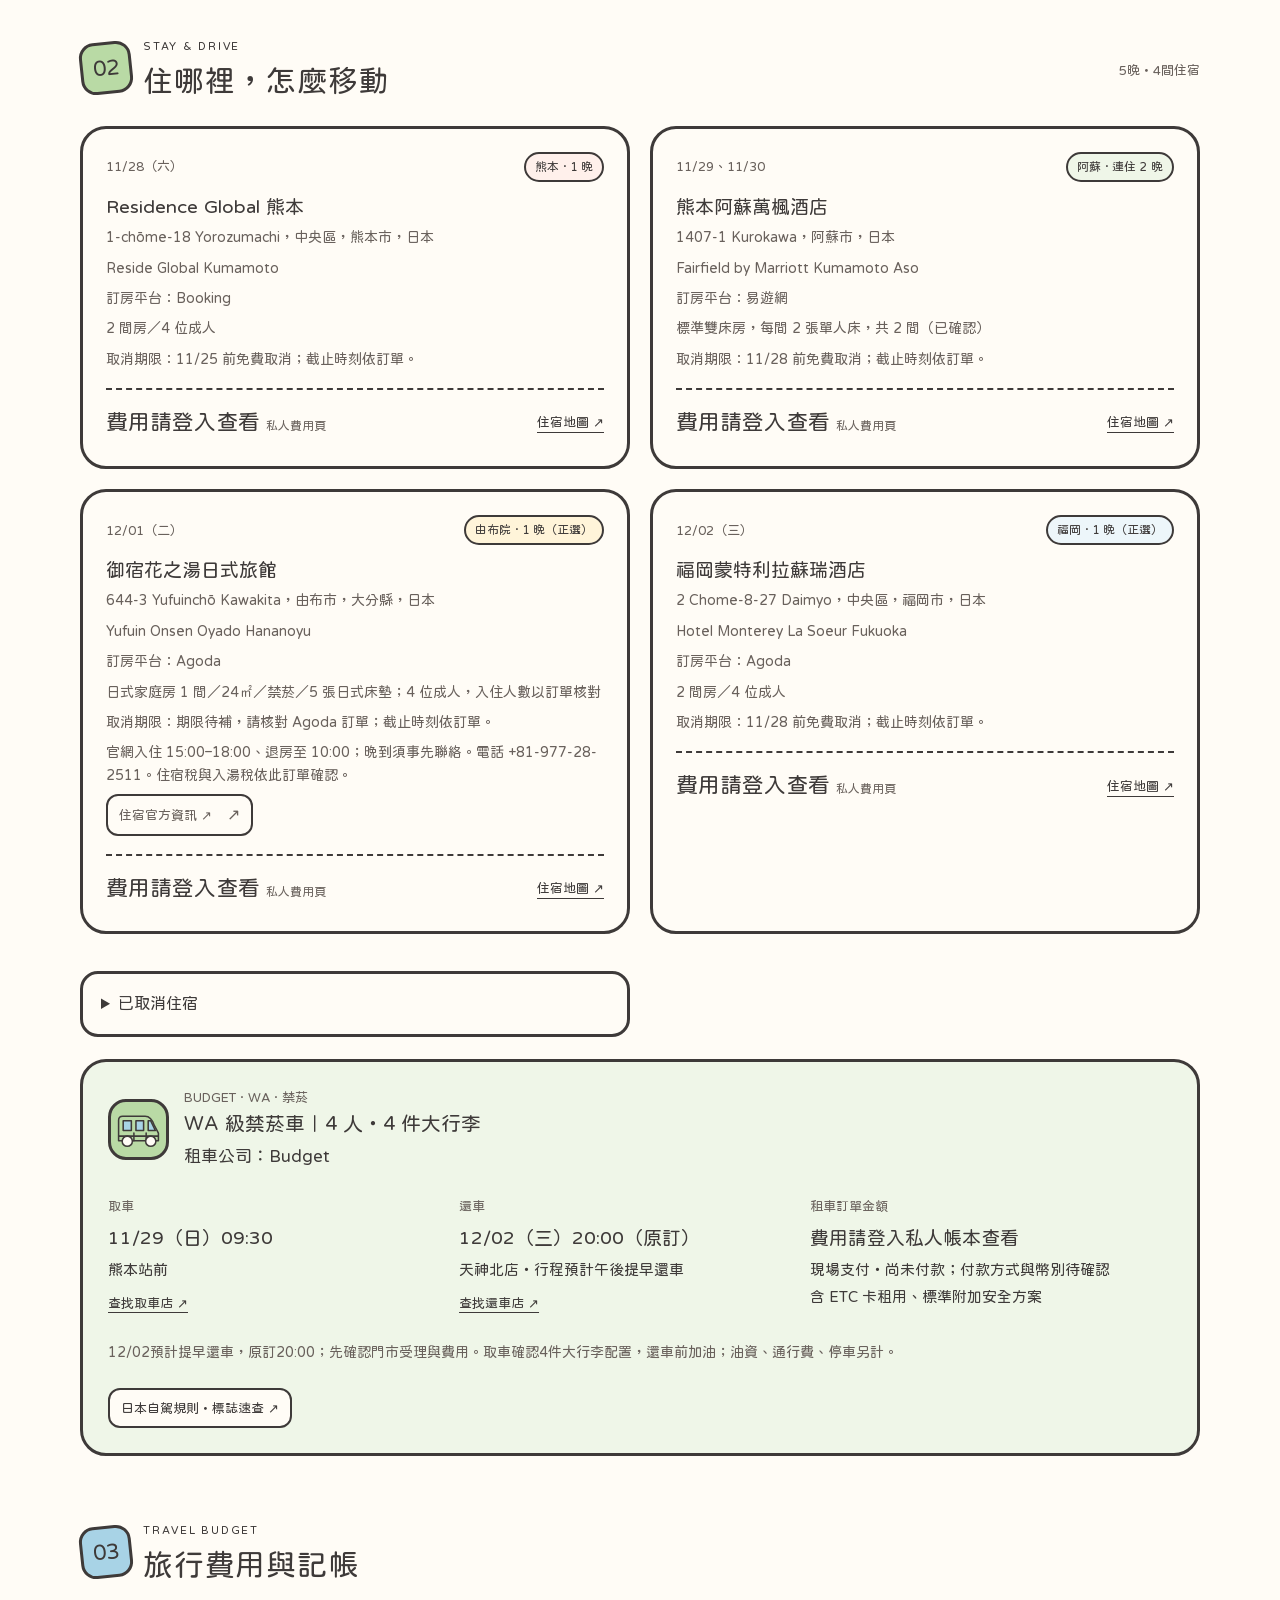
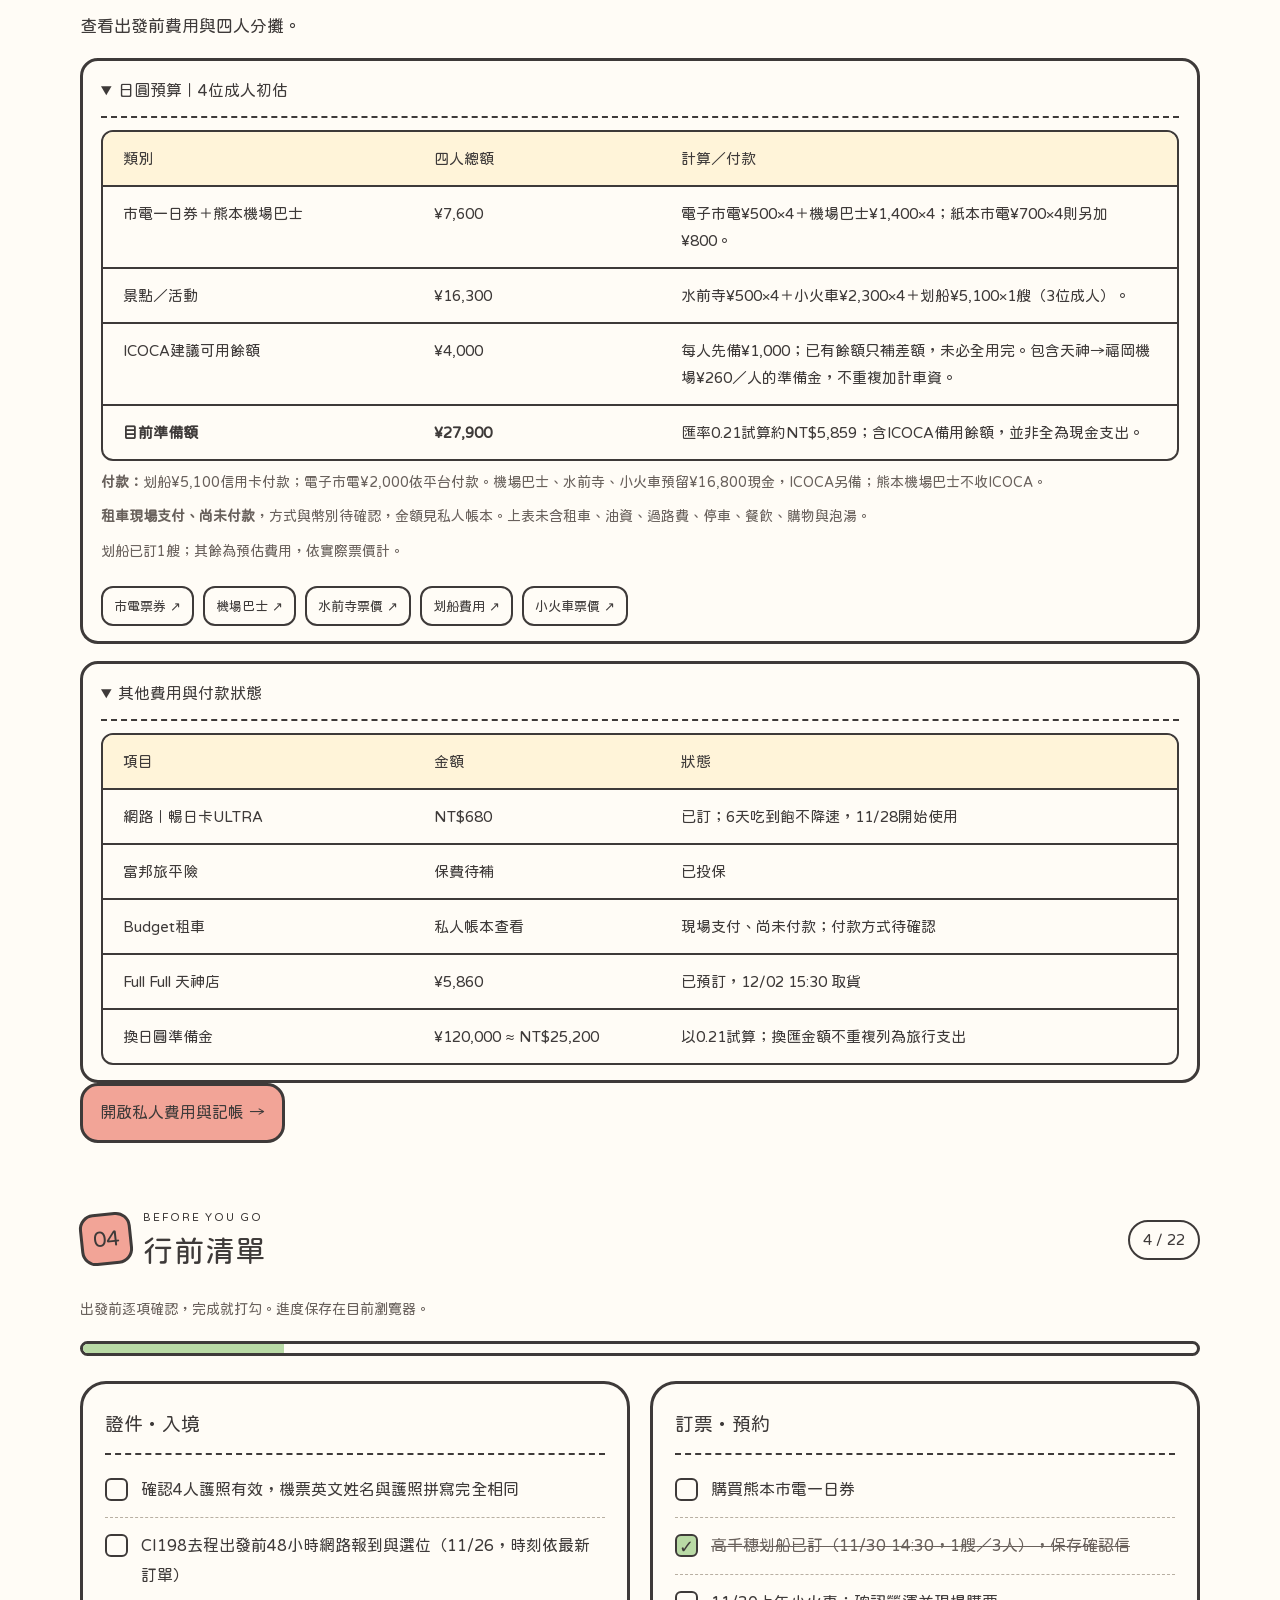
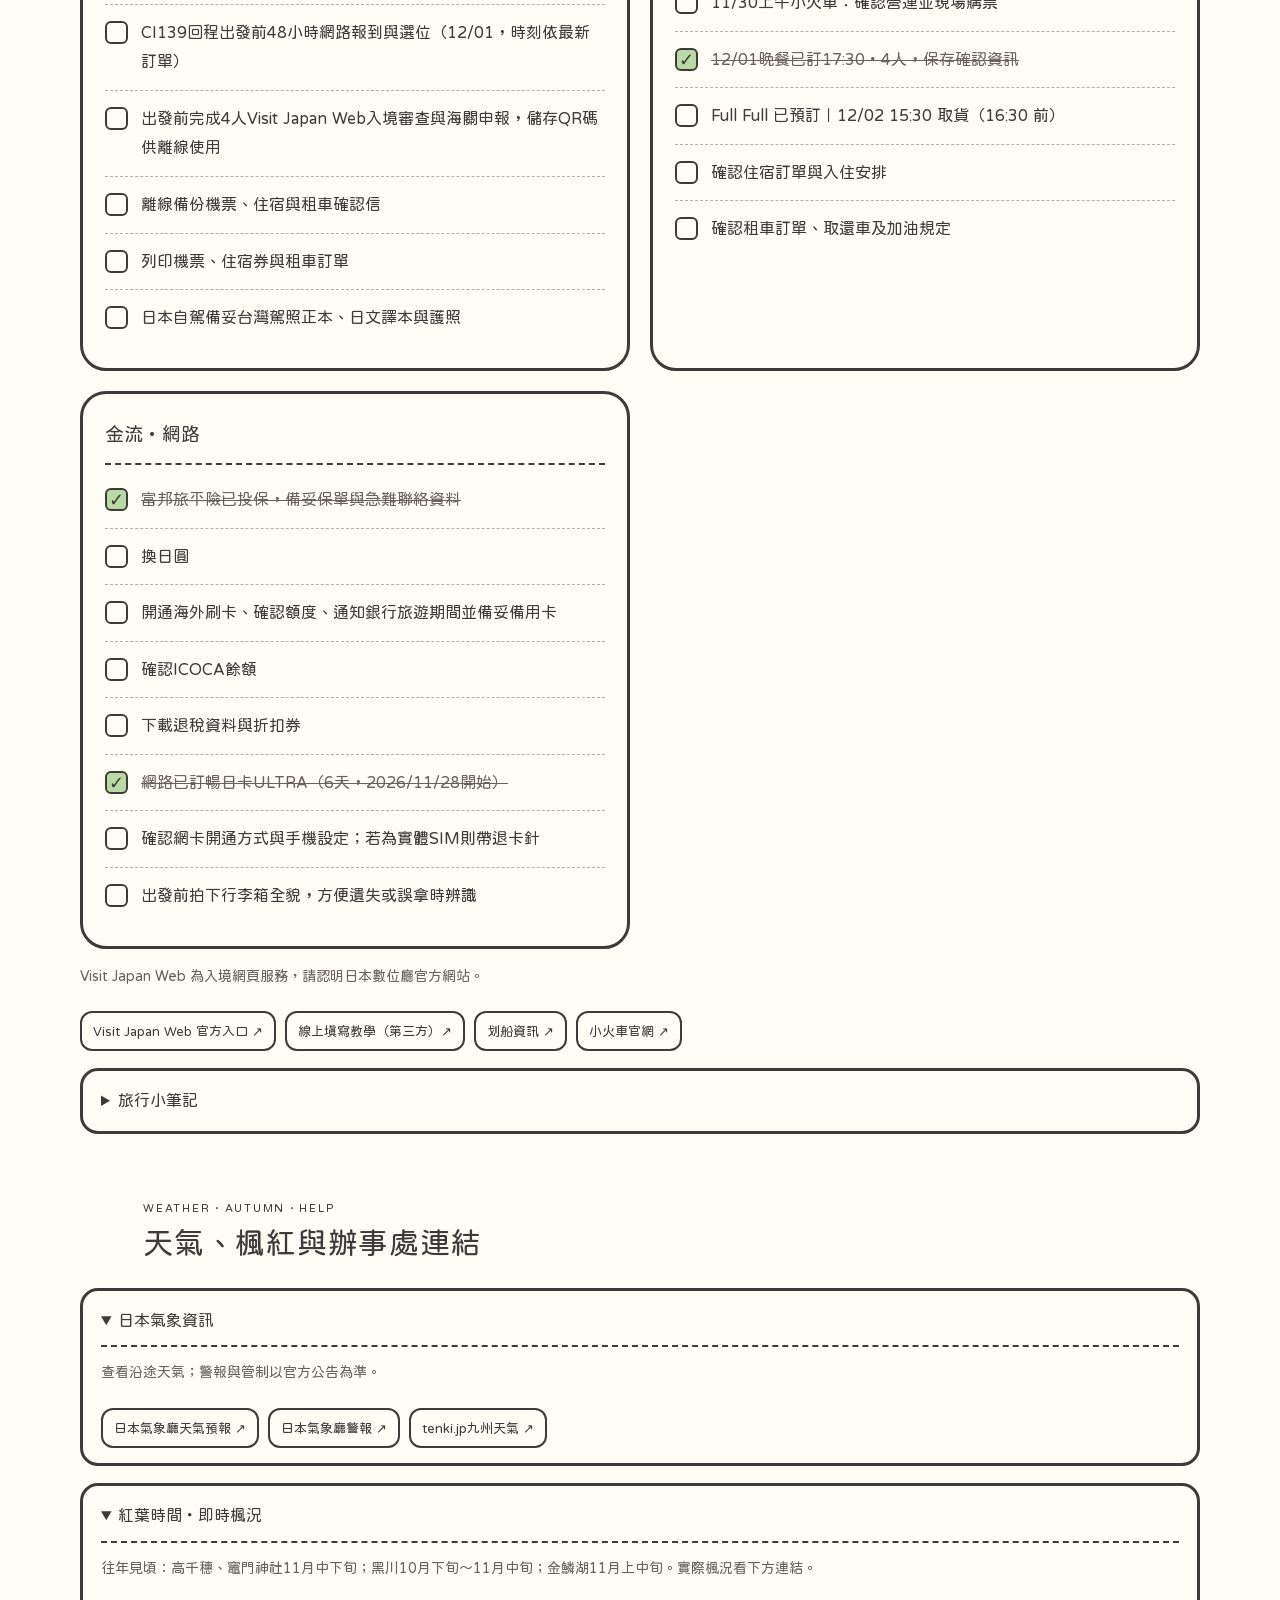
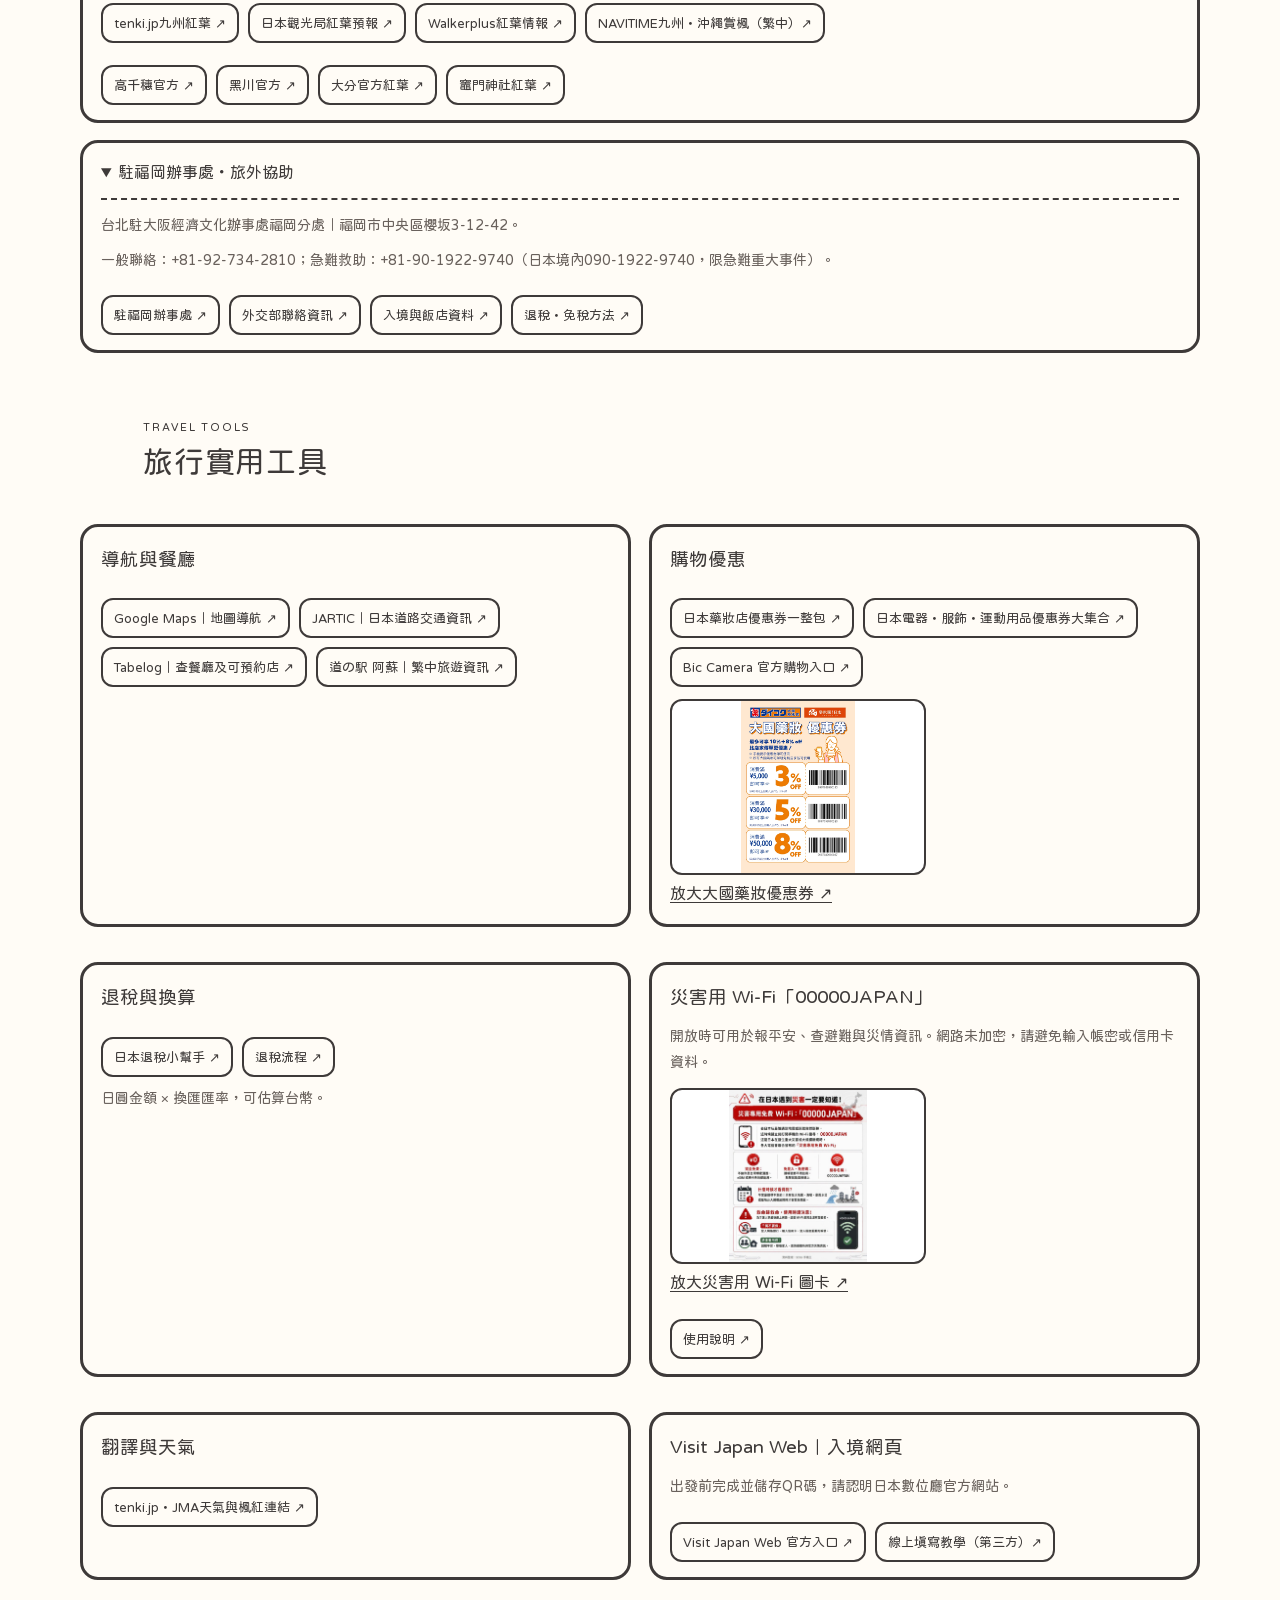
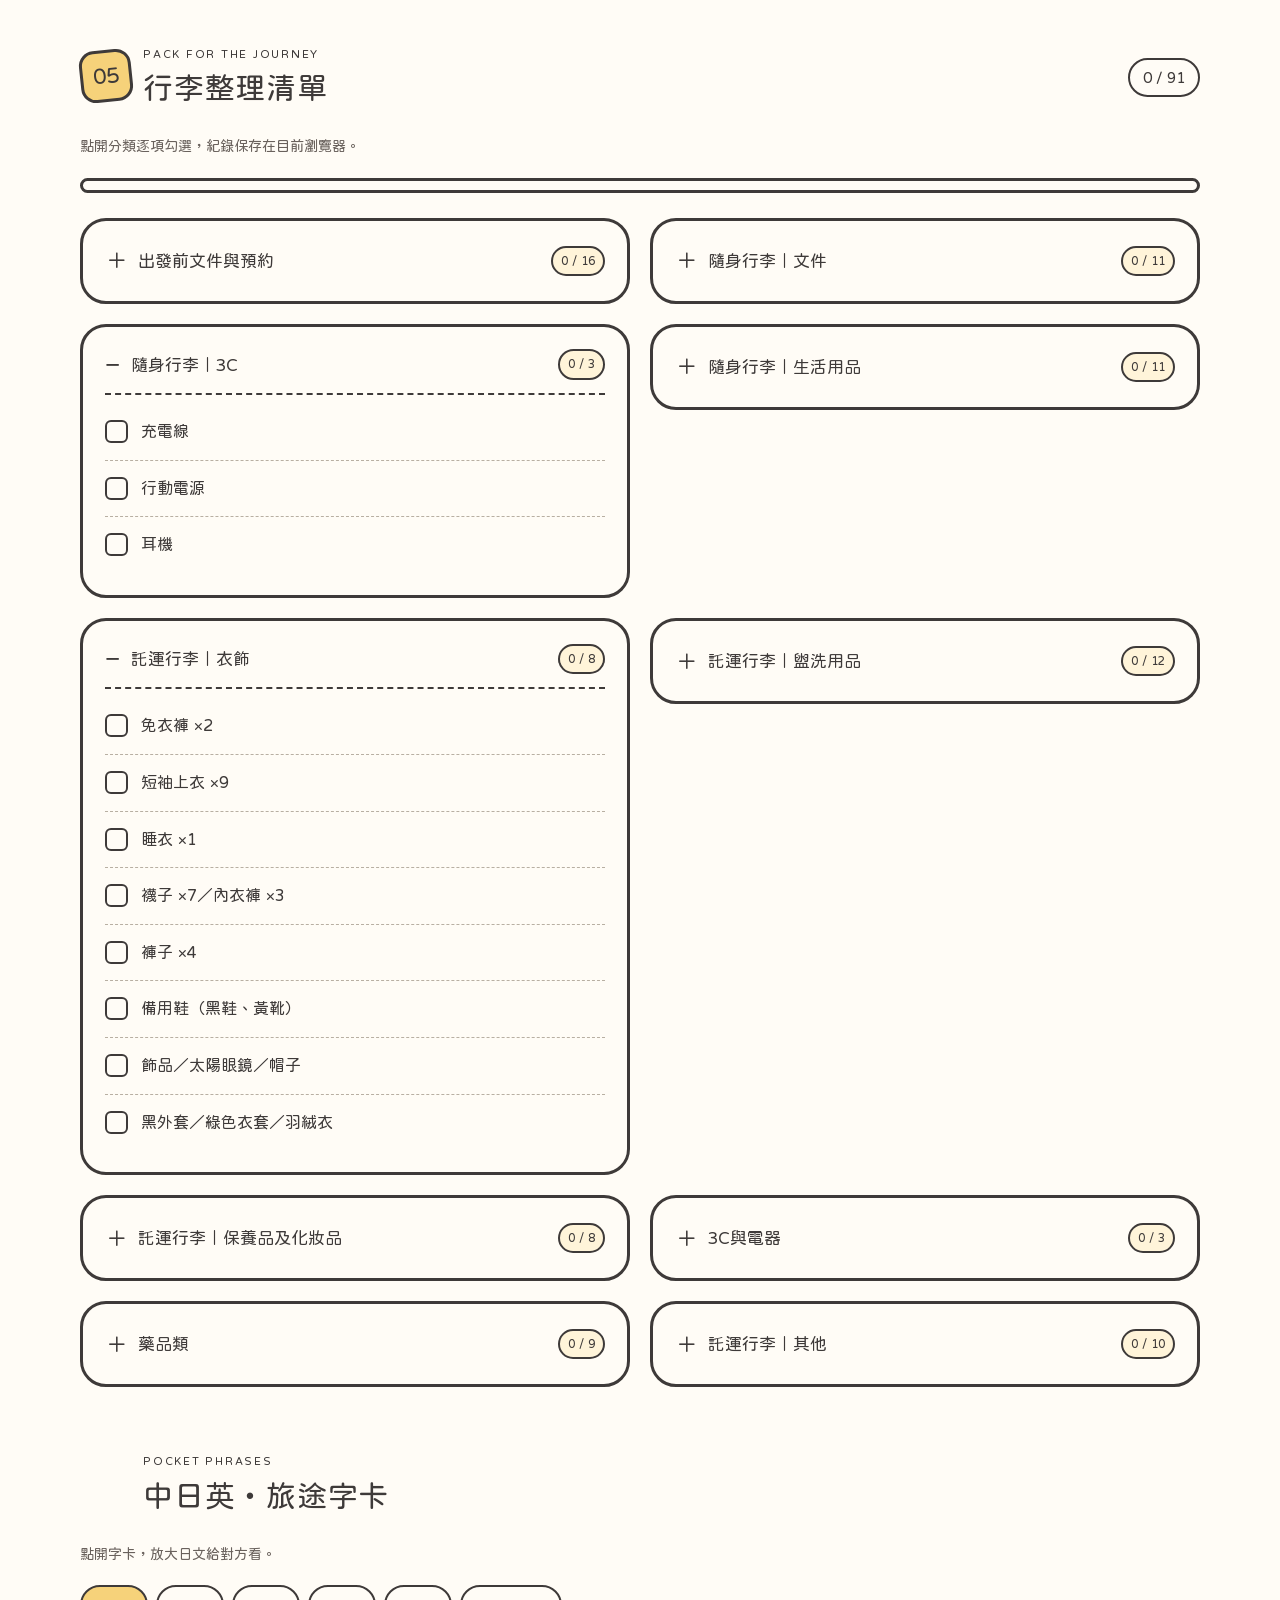
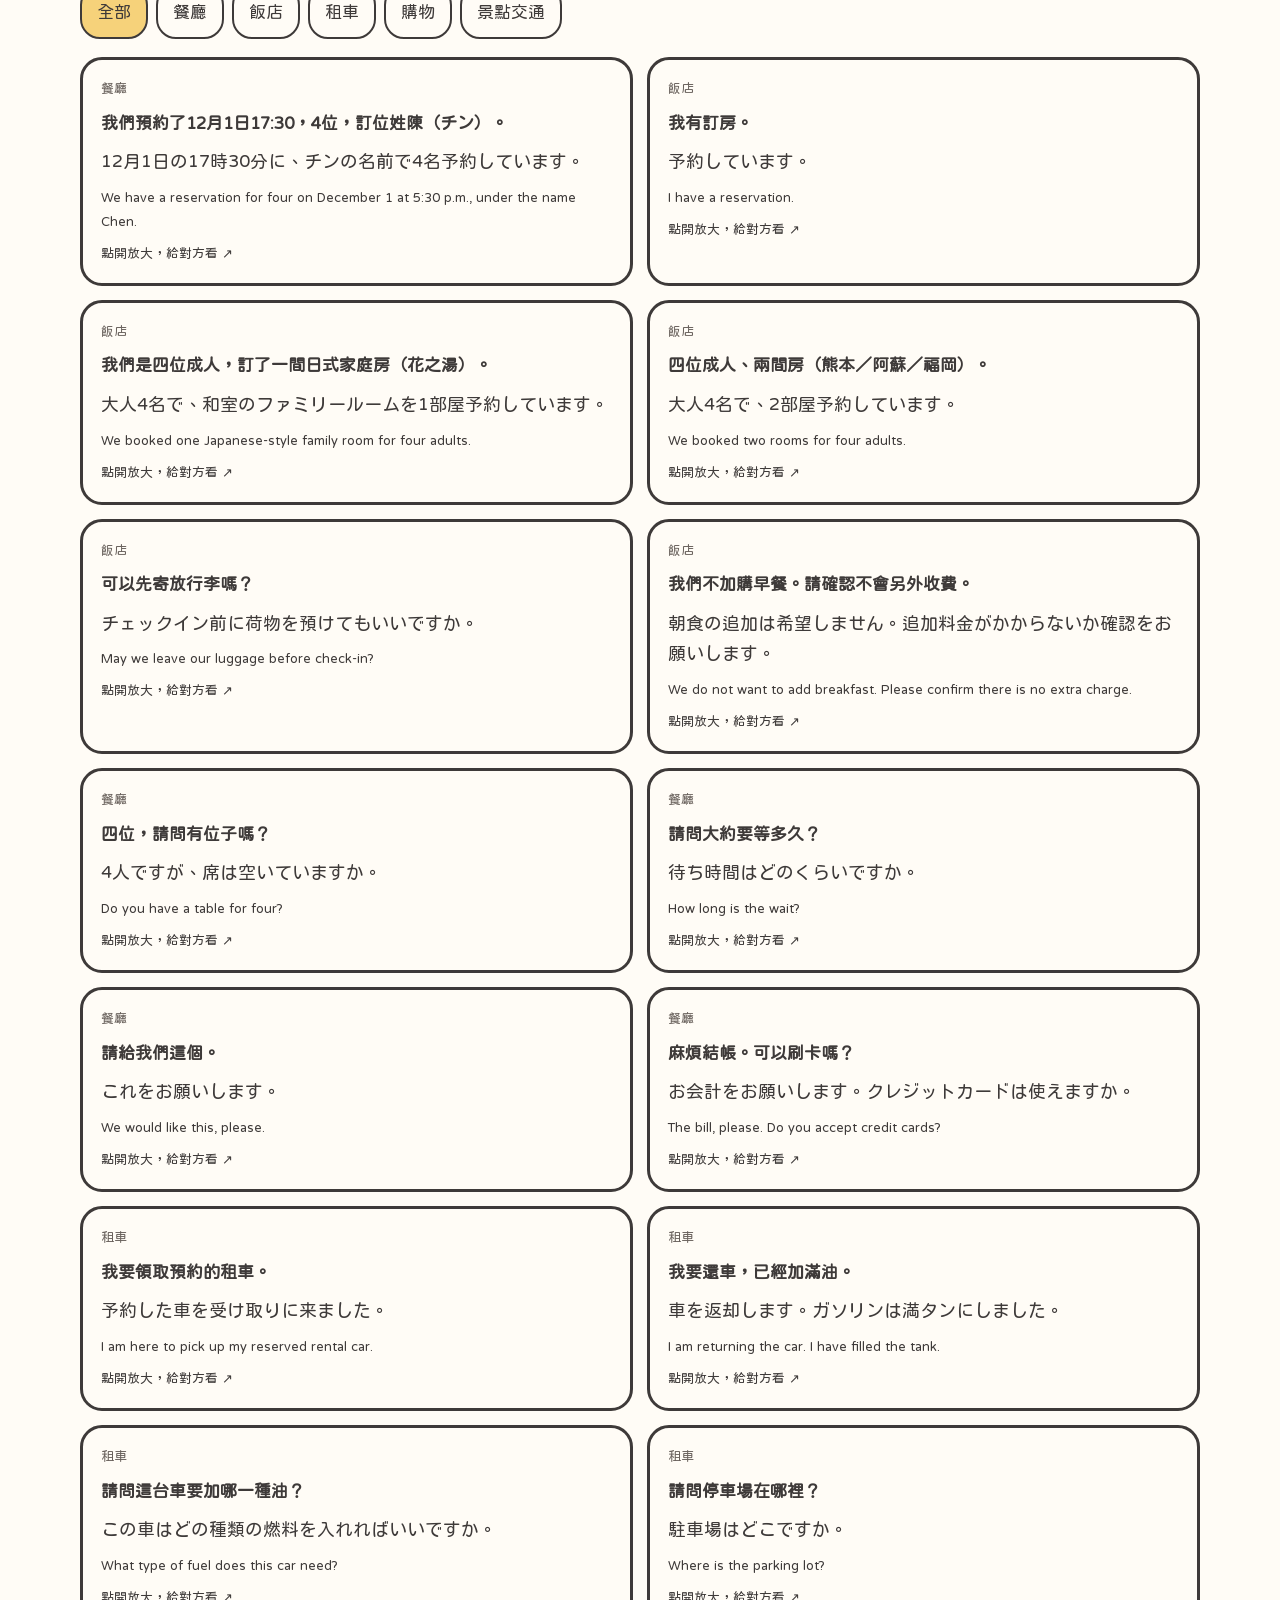
==== commit 3cafe558: "調整阿蘇旅遊資訊與 11/29 路況連結位置" ====
--- a/index.html
+++ b/index.html
@@ -11,7 +11,7 @@
   <link rel="preconnect" href="https://fonts.gstatic.com" crossorigin>
   <link href="https://fonts.googleapis.com/css2?family=Huninn&display=swap" rel="stylesheet">
   <link rel="stylesheet" href="style.css?v=20261118-tools">
-  <script src="data.js?v=20261120-fullfull" defer></script>
+  <script src="data.js?v=20261120-aso-traffic" defer></script>
   <script src="app.js?v=20261118-simple" defer></script>
   <script src="navigation.js?v=20261118-tools" defer></script>
 </head>
@@ -88,7 +88,7 @@
 <details class="detail-box" open><summary>紅葉時間・即時楓況</summary><p>往年見頃：高千穗、竈門神社11月中下旬；黑川10月下旬～11月中旬；金鱗湖11月上中旬。實際楓況看下方連結。</p><div class="official-links"><a href="https://tenki.jp/kouyou/9/" target="_blank" rel="noopener noreferrer">tenki.jp九州紅葉 ↗</a><a href="https://www.japan.travel/tw/see-and-do/autumn-leaves-forecast/" target="_blank" rel="noopener noreferrer">日本觀光局紅葉預報 ↗</a><a href="https://koyo.walkerplus.com/" target="_blank" rel="noopener noreferrer">Walkerplus紅葉情報 ↗</a><a href="https://japantravel.navitime.com/zh-tw/area/jp/feature/autumn/area/A08/?from=autumn-top-table" target="_blank" rel="noopener noreferrer">NAVITIME九州・沖繩賞楓（繁中）↗</a></div><div class="official-links"><a href="https://takachiho-kanko.info/faq/" target="_blank" rel="noopener noreferrer">高千穗官方 ↗</a><a href="https://www.kurokawaonsen.or.jp/faq/" target="_blank" rel="noopener noreferrer">黑川官方 ↗</a><a href="https://www.visit-oita.jp/topics/detail/416" target="_blank" rel="noopener noreferrer">大分官方紅葉 ↗</a><a href="https://www.crossroadfukuoka.jp/event/12107" target="_blank" rel="noopener noreferrer">竈門神社紅葉 ↗</a></div></details>
 <details class="detail-box" open><summary>駐福岡辦事處・旅外協助</summary><p>台北駐大阪經濟文化辦事處福岡分處｜福岡市中央區櫻坂3-12-42。</p><p>一般聯絡：<a href="tel:+81927342810">+81-92-734-2810</a>；急難救助：<a href="tel:+819019229740">+81-90-1922-9740</a>（日本境內090-1922-9740，限急難重大事件）。</p><div class="official-links"><a href="https://www.roc-taiwan.org/jpfuk/index.html" target="_blank" rel="noopener noreferrer">駐福岡辦事處 ↗</a><a href="https://www.boca.gov.tw/sp-foof-countrycp-02-31-92761-1.html" target="_blank" rel="noopener noreferrer">外交部聯絡資訊 ↗</a><a href="entry-exit.html#arrival">入境與飯店資料 ↗</a><a href="entry-exit.html#refund">退稅・免稅方法 ↗</a></div></details></section>
     <section id="travel-tools" class="section"><div class="section-heading"><div><p class="eyebrow">TRAVEL TOOLS</p><h2>旅行實用工具</h2></div></div><div class="rules-grid">
-<article class="detail-box"><h3>導航與餐廳</h3><div class="official-links"><a href="https://www.google.com/maps" target="_blank" rel="noopener noreferrer">Google Maps｜地圖導航 ↗</a><a href="https://www.jartic.or.jp/" target="_blank" rel="noopener noreferrer">JARTIC｜日本道路交通資訊 ↗</a><a href="https://tabelog.com/" target="_blank" rel="noopener noreferrer">Tabelog｜查餐廳及可預約店 ↗</a></div></article>
+<article class="detail-box"><h3>導航與餐廳</h3><div class="official-links"><a href="https://www.google.com/maps" target="_blank" rel="noopener noreferrer">Google Maps｜地圖導航 ↗</a><a href="https://www.jartic.or.jp/" target="_blank" rel="noopener noreferrer">JARTIC｜日本道路交通資訊 ↗</a><a href="https://tabelog.com/" target="_blank" rel="noopener noreferrer">Tabelog｜查餐廳及可預約店 ↗</a><a href="https://www.aso-denku.jp/zw/" target="_blank" rel="noopener noreferrer">道の駅 阿蘇｜繁中旅遊資訊 ↗</a></div></article>
 <article class="detail-box"><h3>購物優惠</h3><div class="official-links tool-links"><a href="https://reurl.cc/DjOqqd" target="_blank" rel="noopener noreferrer">日本藥妝店優惠券一整包 ↗</a><a href="https://reurl.cc/OMZVa7" target="_blank" rel="noopener noreferrer">日本電器・服飾・運動用品優惠券大集合 ↗</a><a href="https://www.biccamera.com/bc/c/info/report/language.jsp" target="_blank" rel="noopener noreferrer">Bic Camera 官方購物入口 ↗</a></div><a class="reference-image" href="assets/daikoku-coupon.webp" target="_blank" rel="noopener" aria-label="放大大國藥妝優惠券（另開視窗）"><img src="assets/daikoku-coupon.webp" alt="大國藥妝優惠券" width="855" height="1300" loading="lazy"><span>放大大國藥妝優惠券 ↗</span></a></article>
 <article class="detail-box"><h3>退稅與換算</h3><div class="official-links"><a href="https://misha-japan-tax-refund.yr0405mi.chatgpt.site" target="_blank" rel="noopener noreferrer">日本退稅小幫手 ↗</a><a href="entry-exit.html#tax-basics">退稅流程 ↗</a></div><p>日圓金額 × 換匯匯率，可估算台幣。</p></article>
 <article class="detail-box"><h3>災害用 Wi-Fi「00000JAPAN」</h3><p>開放時可用於報平安、查避難與災情資訊。網路未加密，請避免輸入帳密或信用卡資料。</p><a class="reference-image" href="assets/00000japan-wifi.webp" target="_blank" rel="noopener" aria-label="放大災害用 Wi-Fi 圖卡（另開視窗）"><img src="assets/00000japan-wifi.webp" alt="災害用 Wi-Fi 圖卡" width="1122" height="1402" loading="lazy"><span>放大災害用 Wi-Fi 圖卡 ↗</span></a><div class="official-links"><a href="https://www.wlan-business.org/00000japan/for_users" target="_blank" rel="noopener noreferrer">使用說明 ↗</a></div></article>
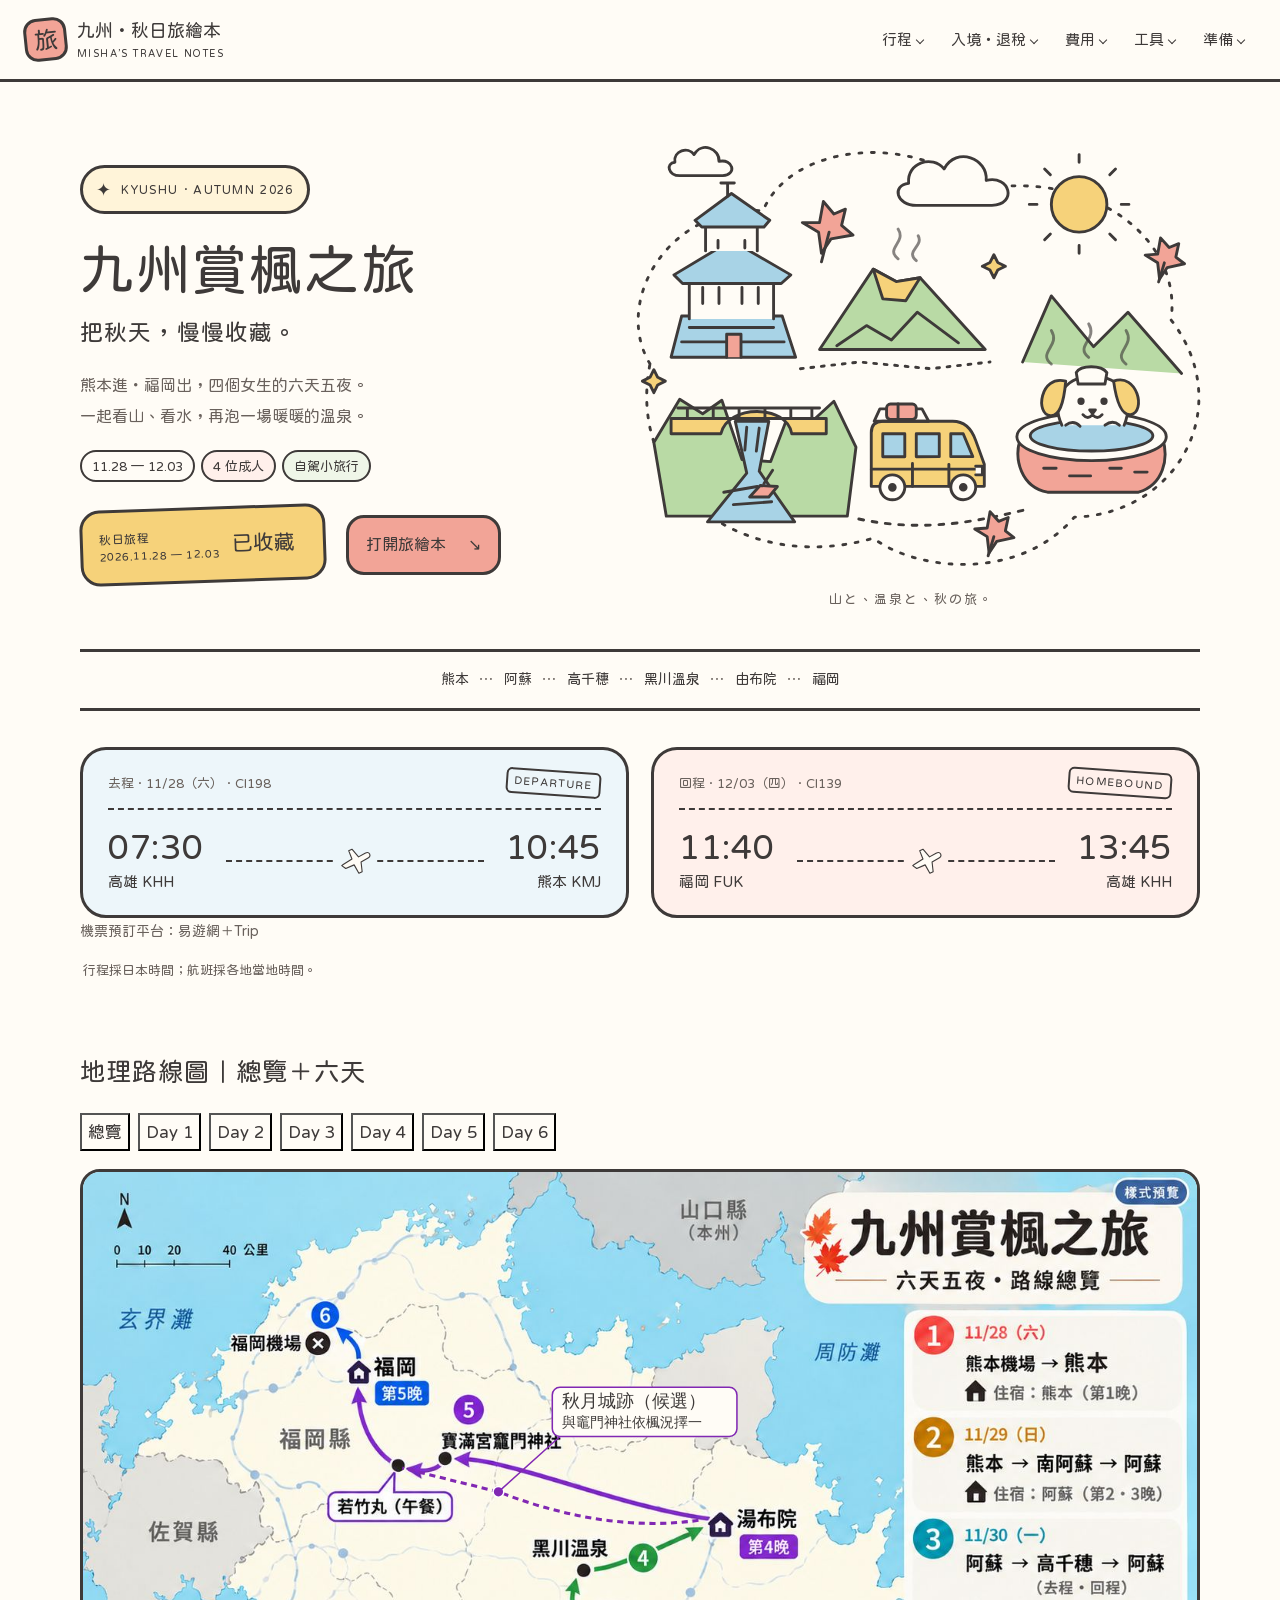
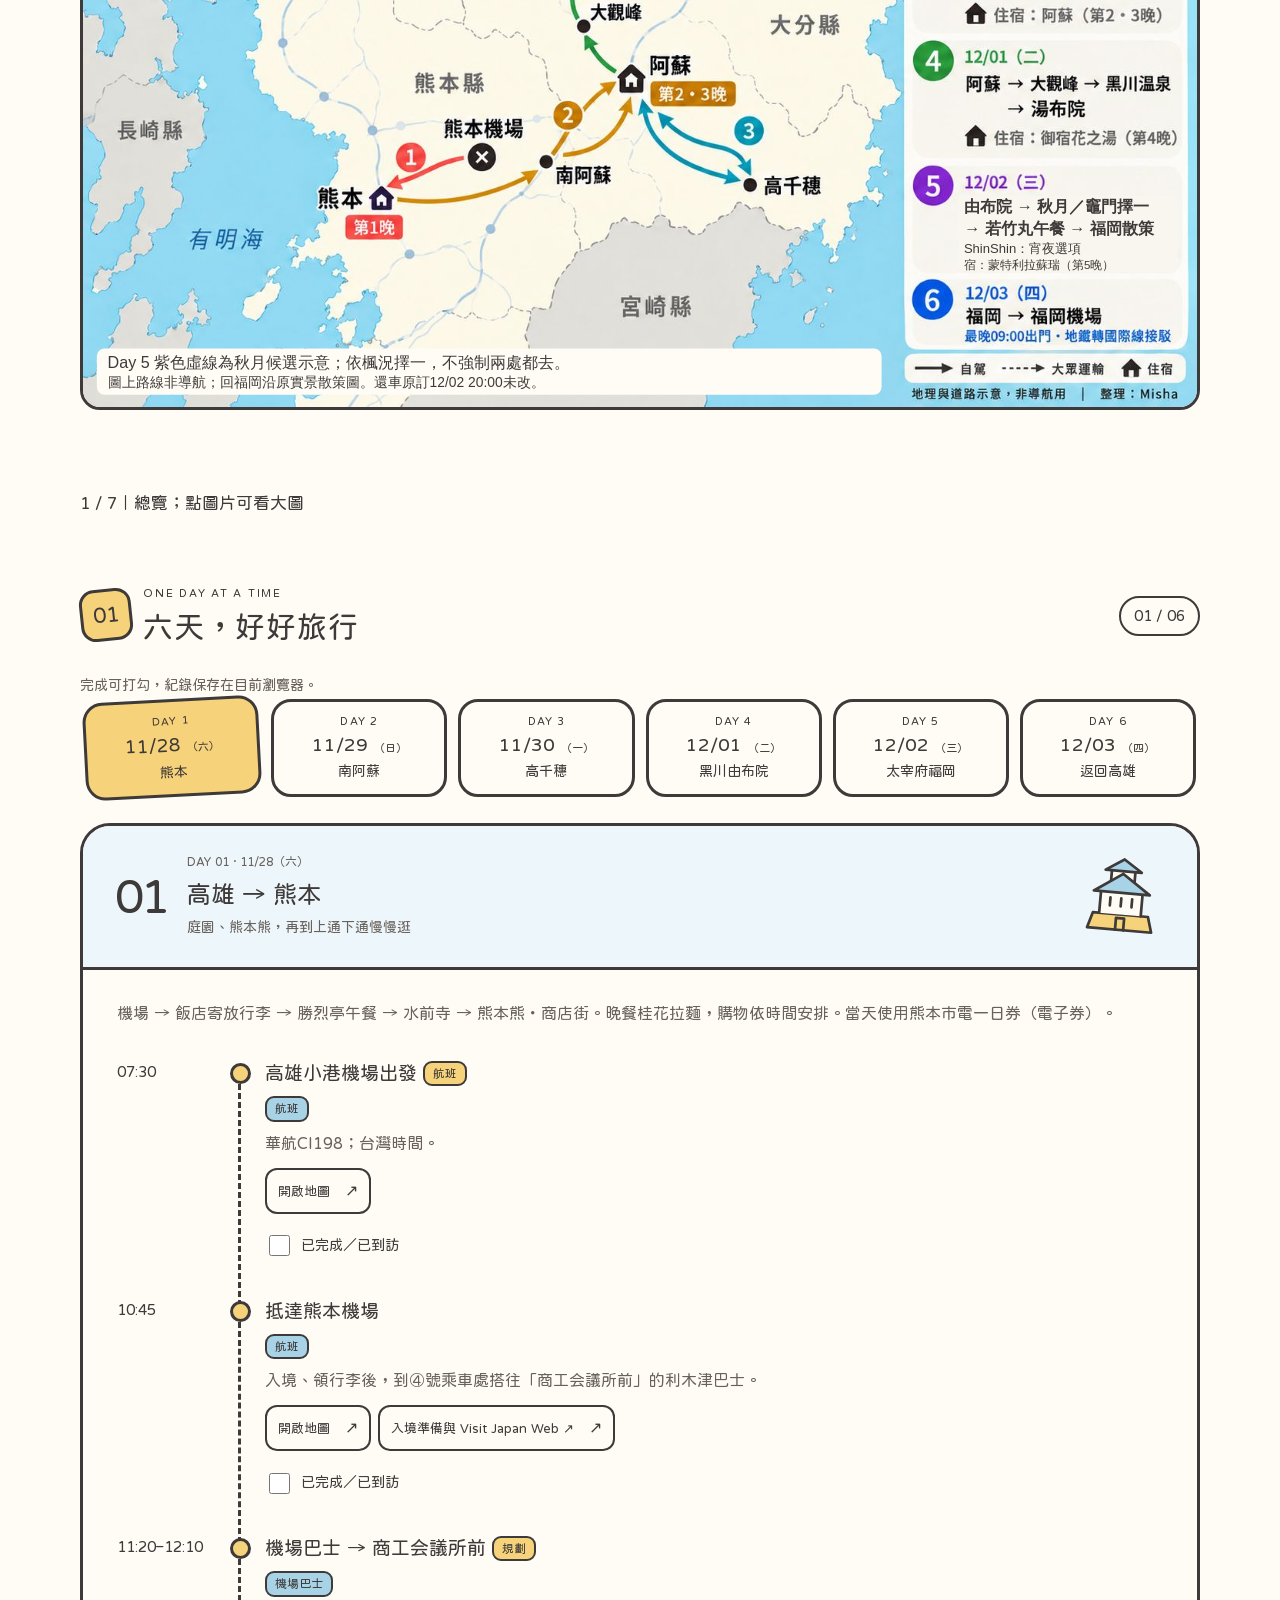
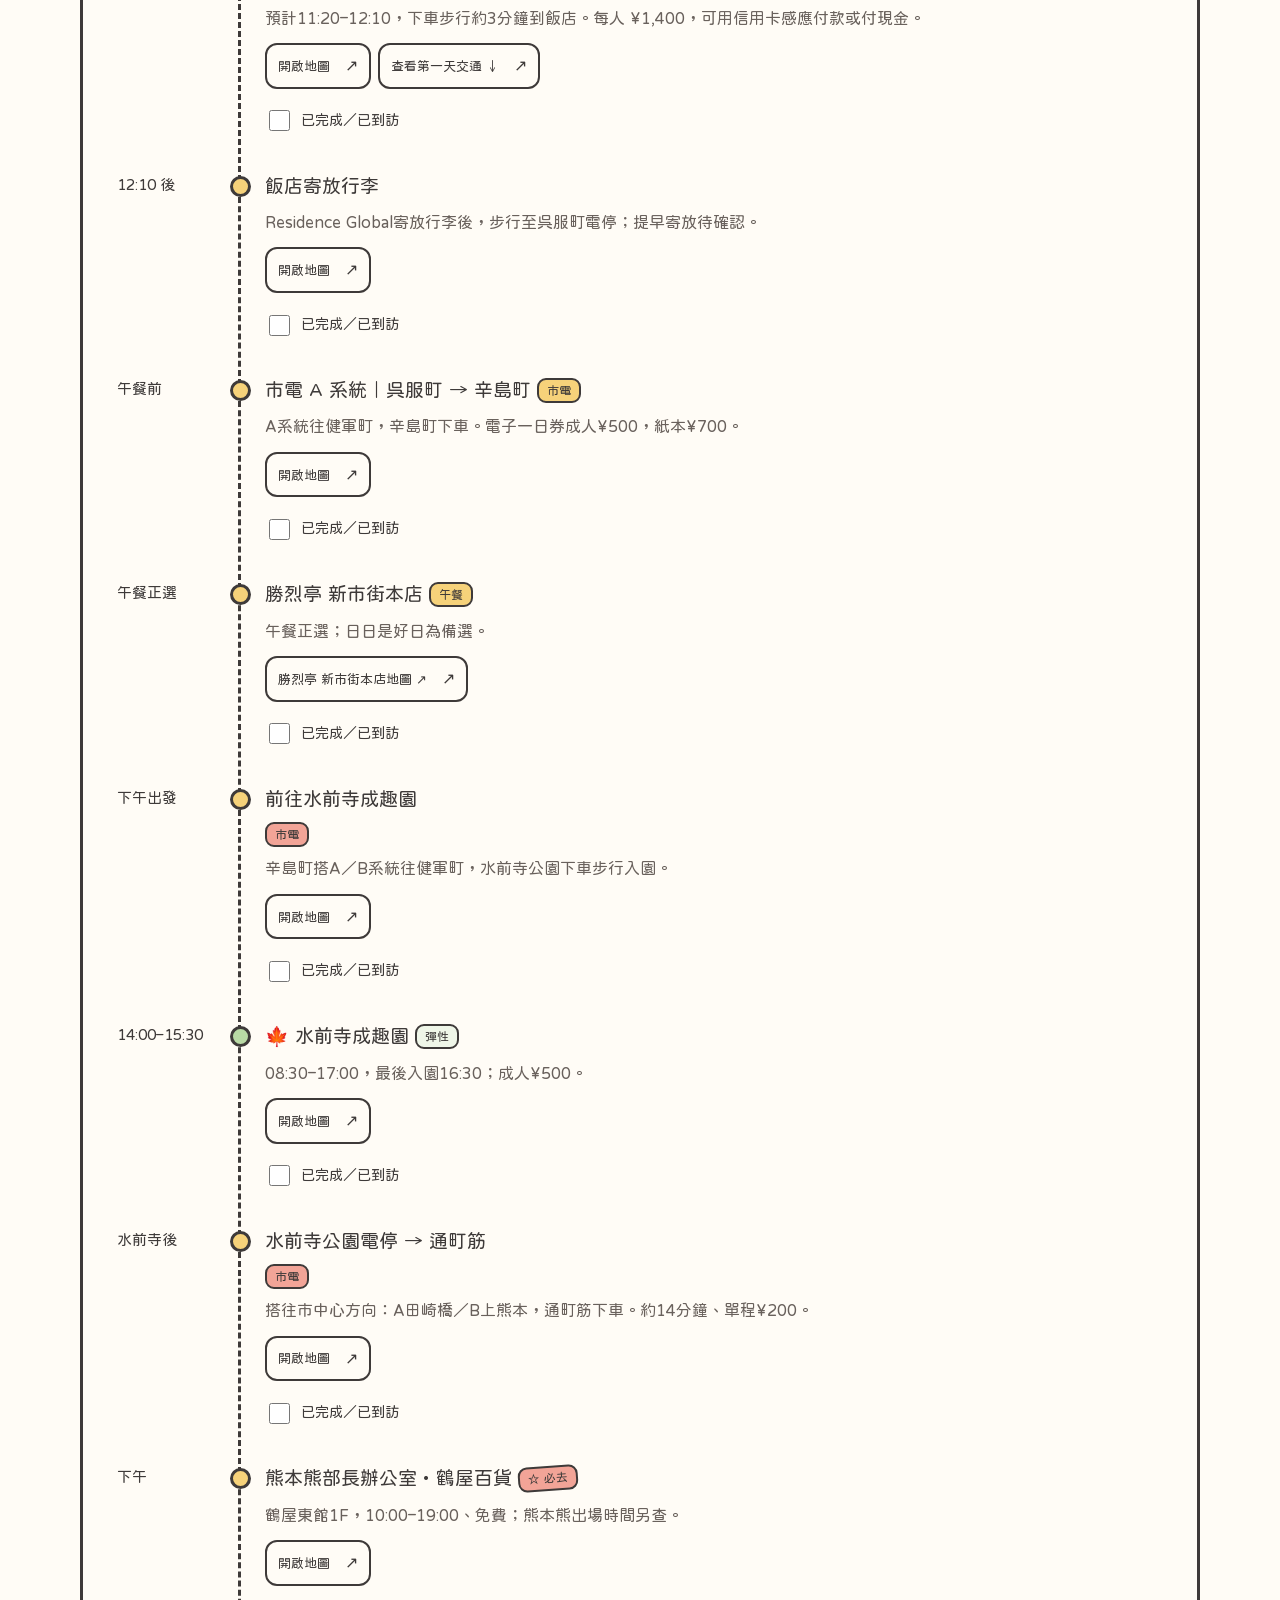
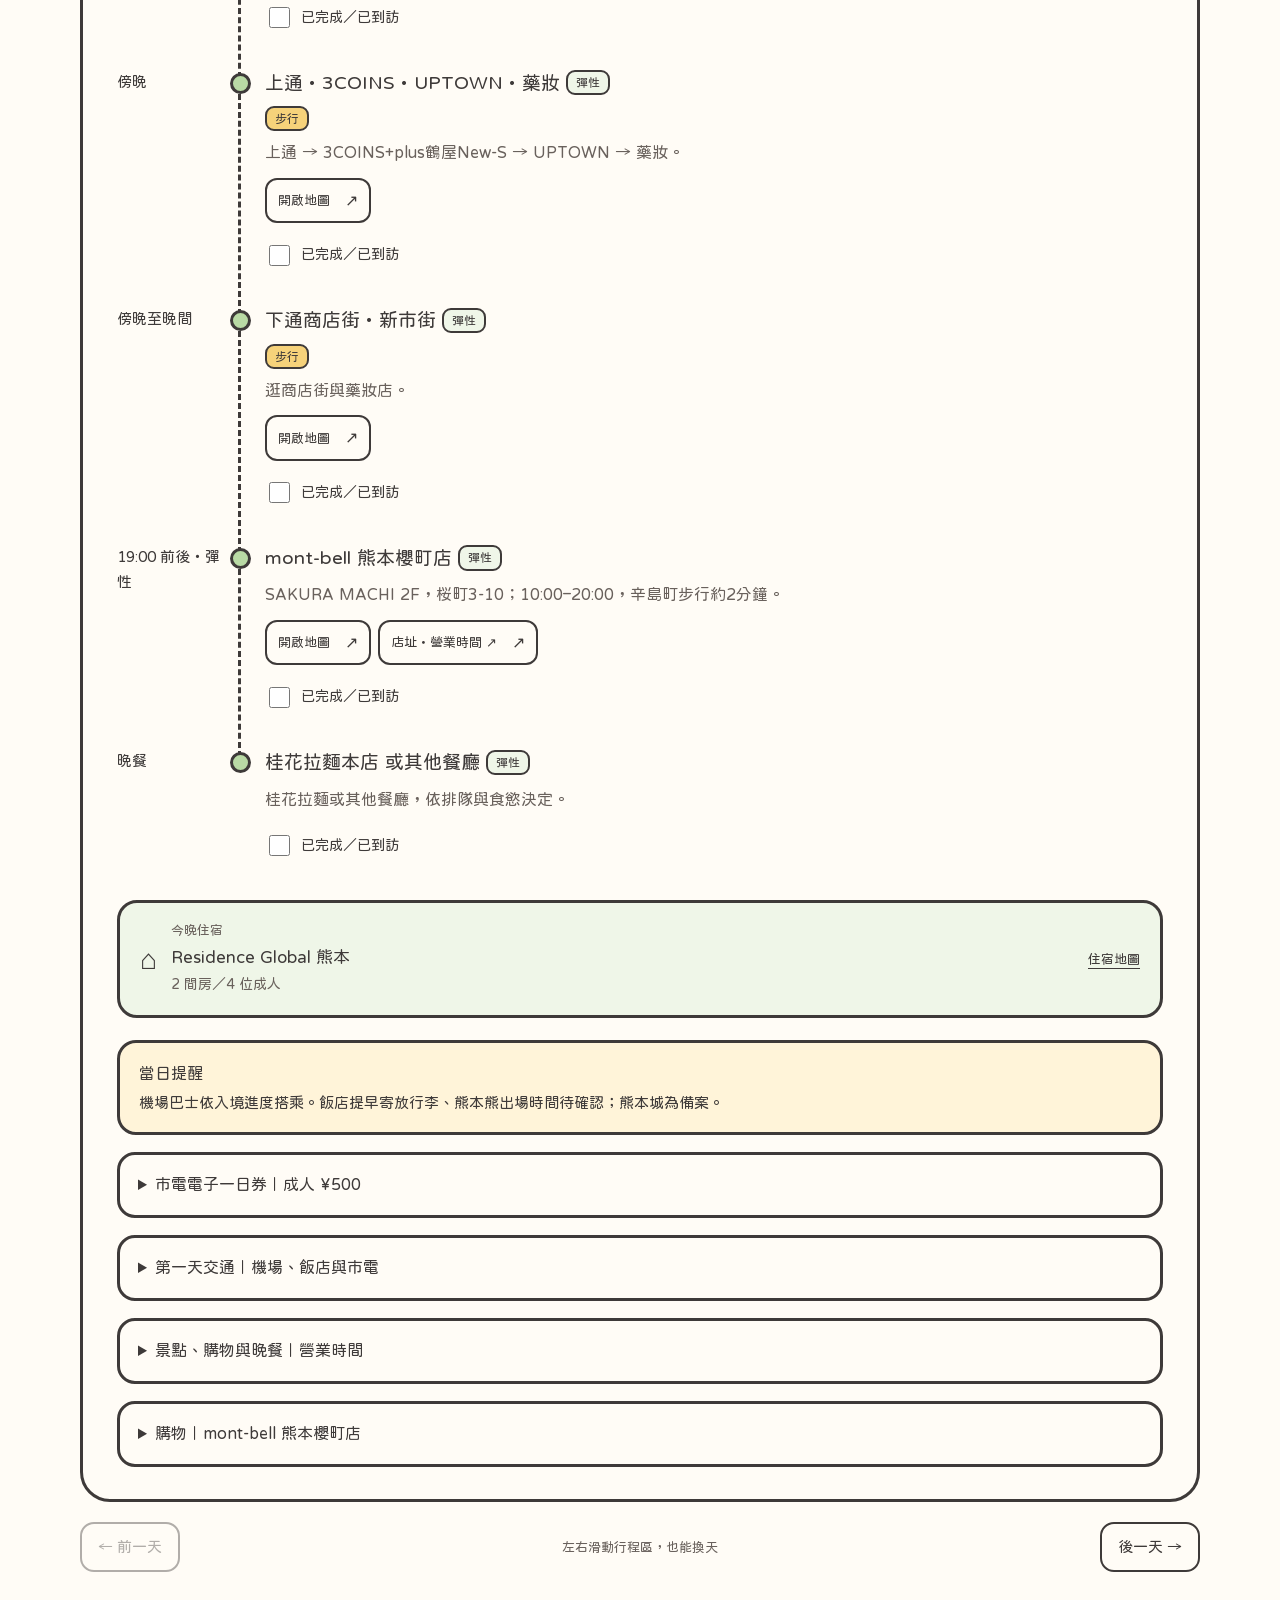
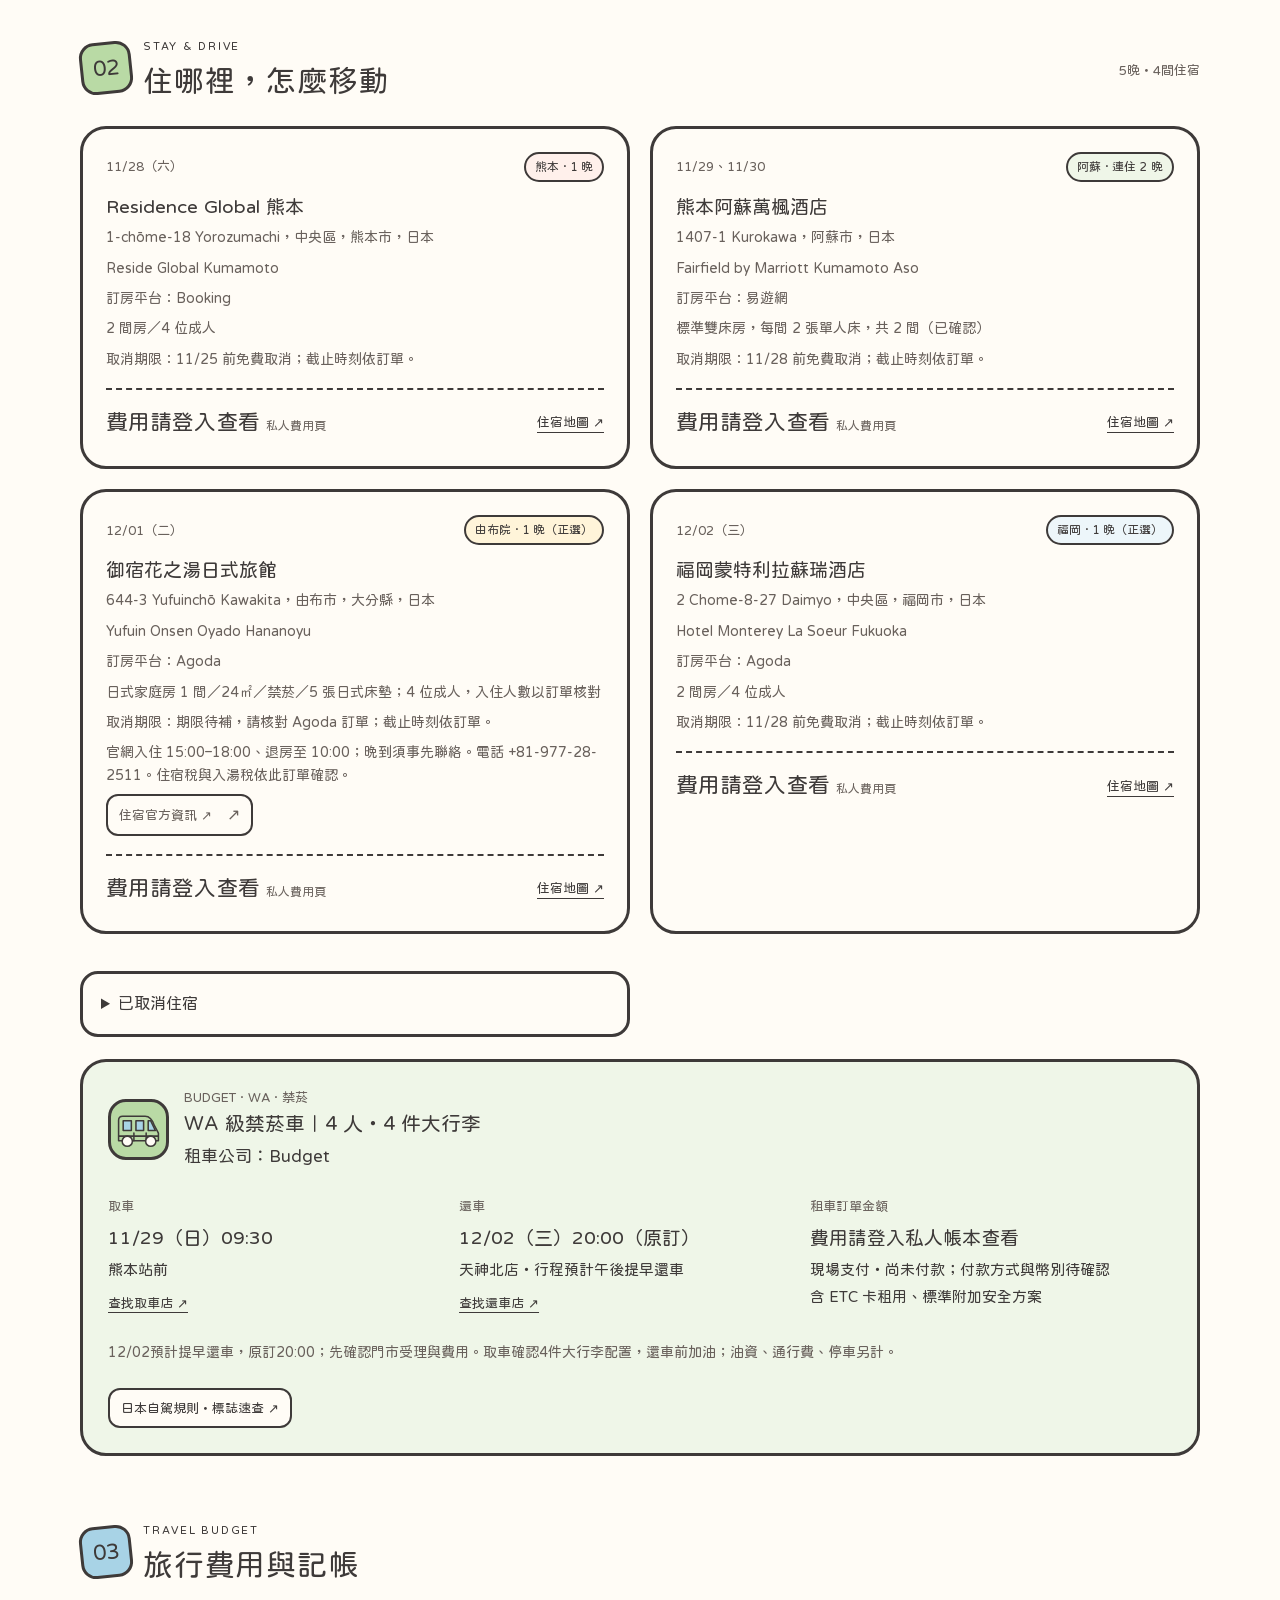
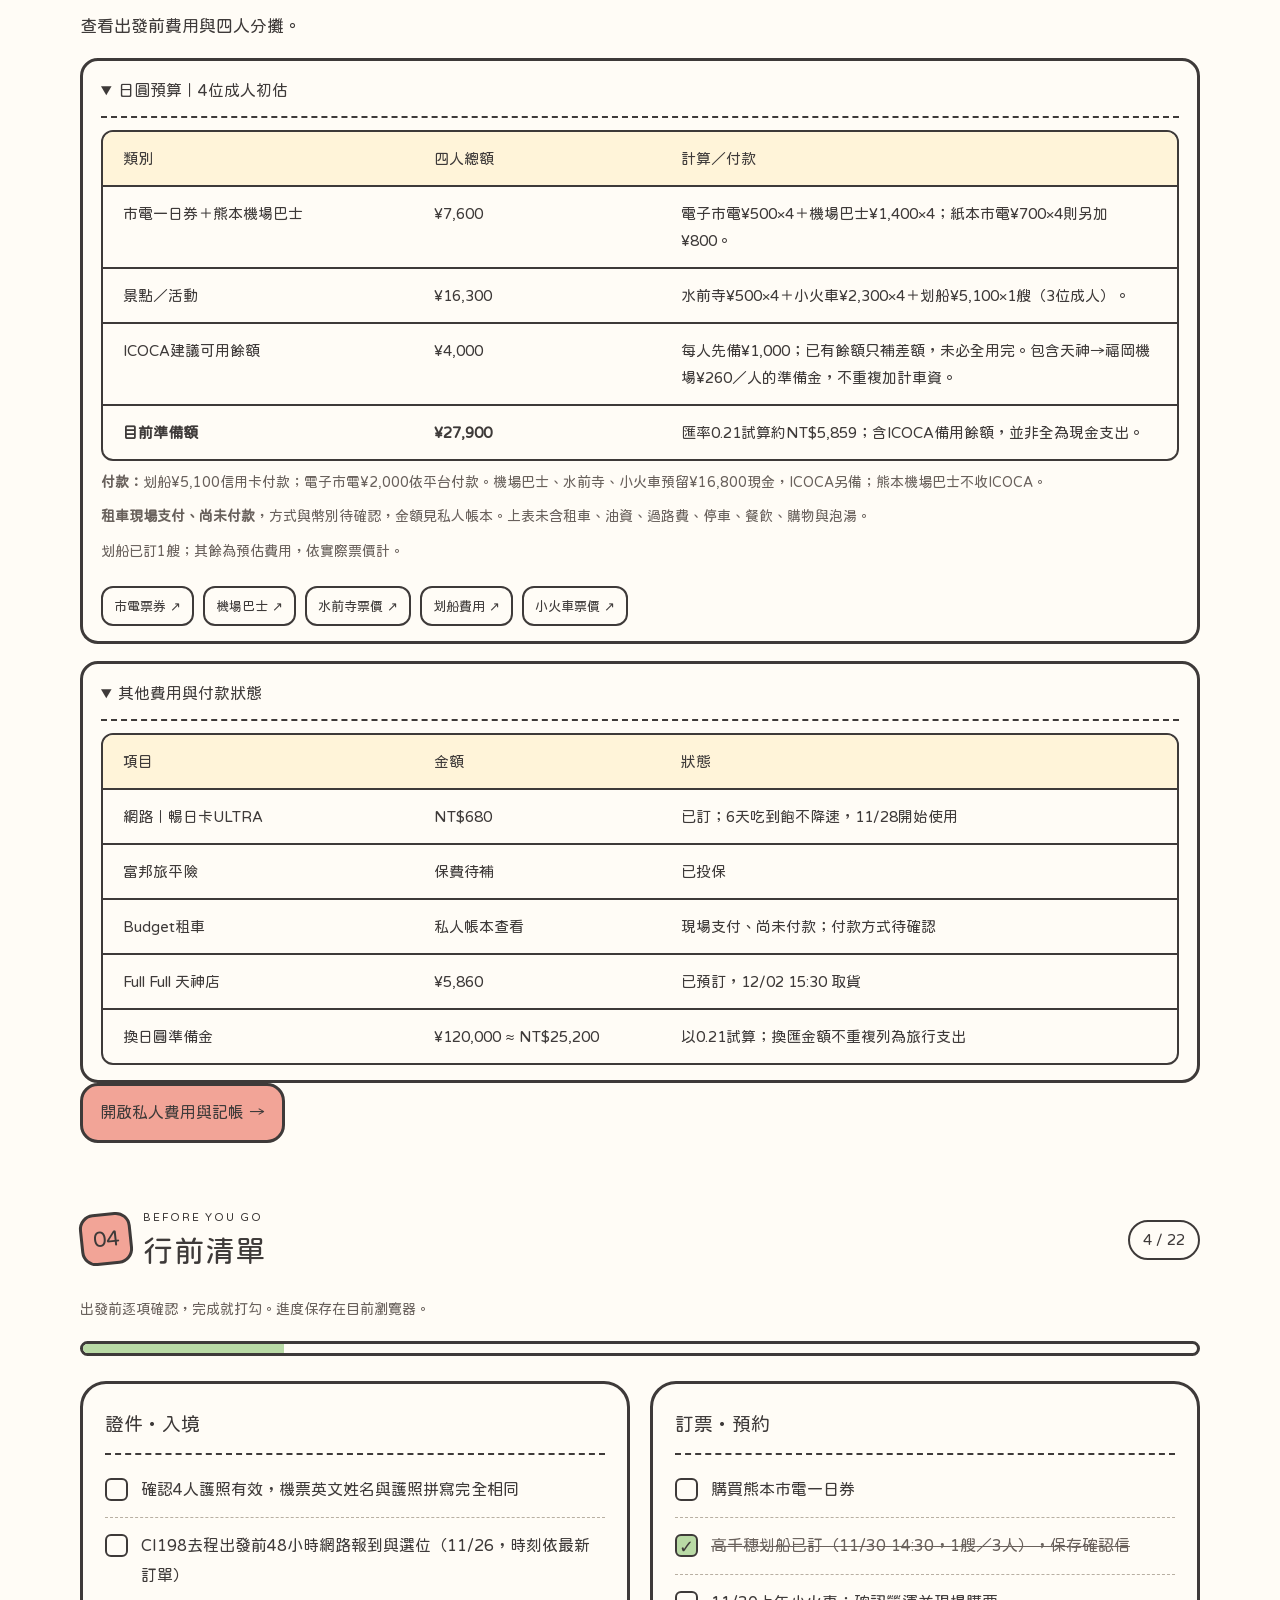
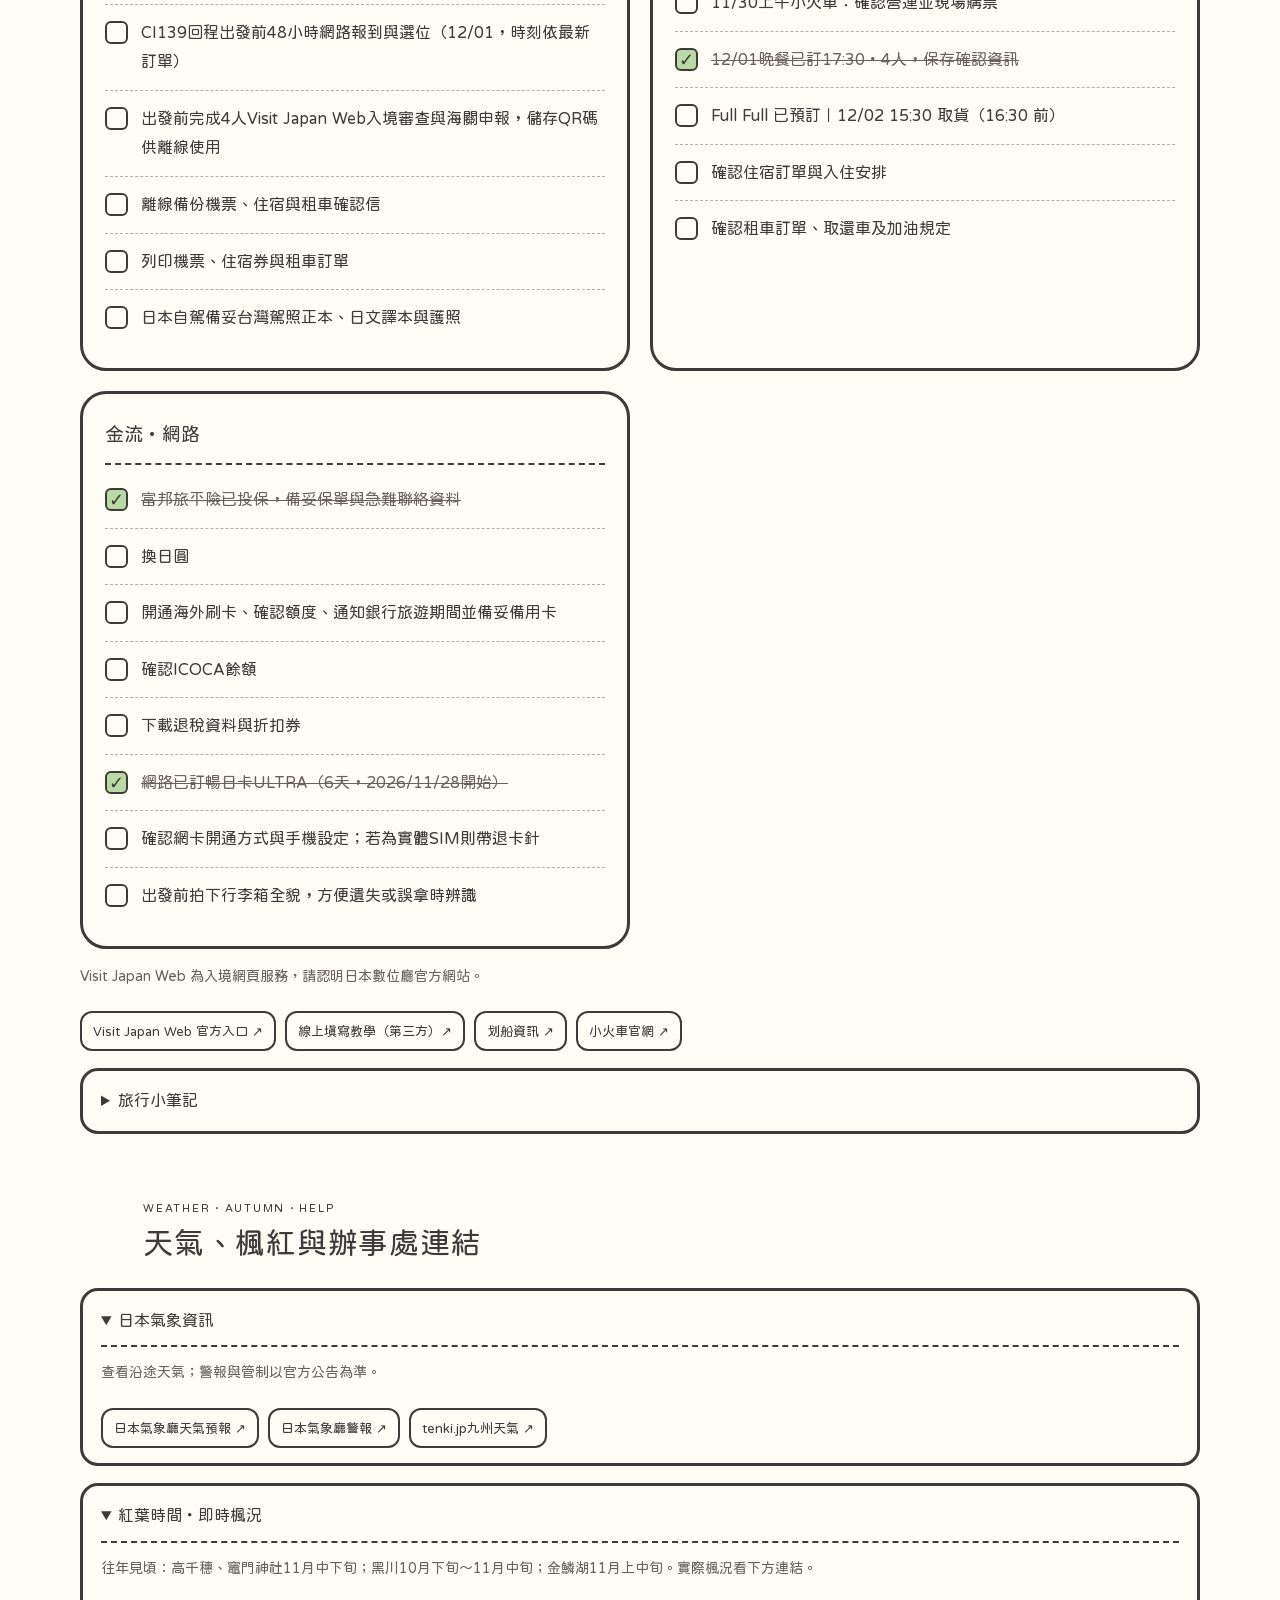
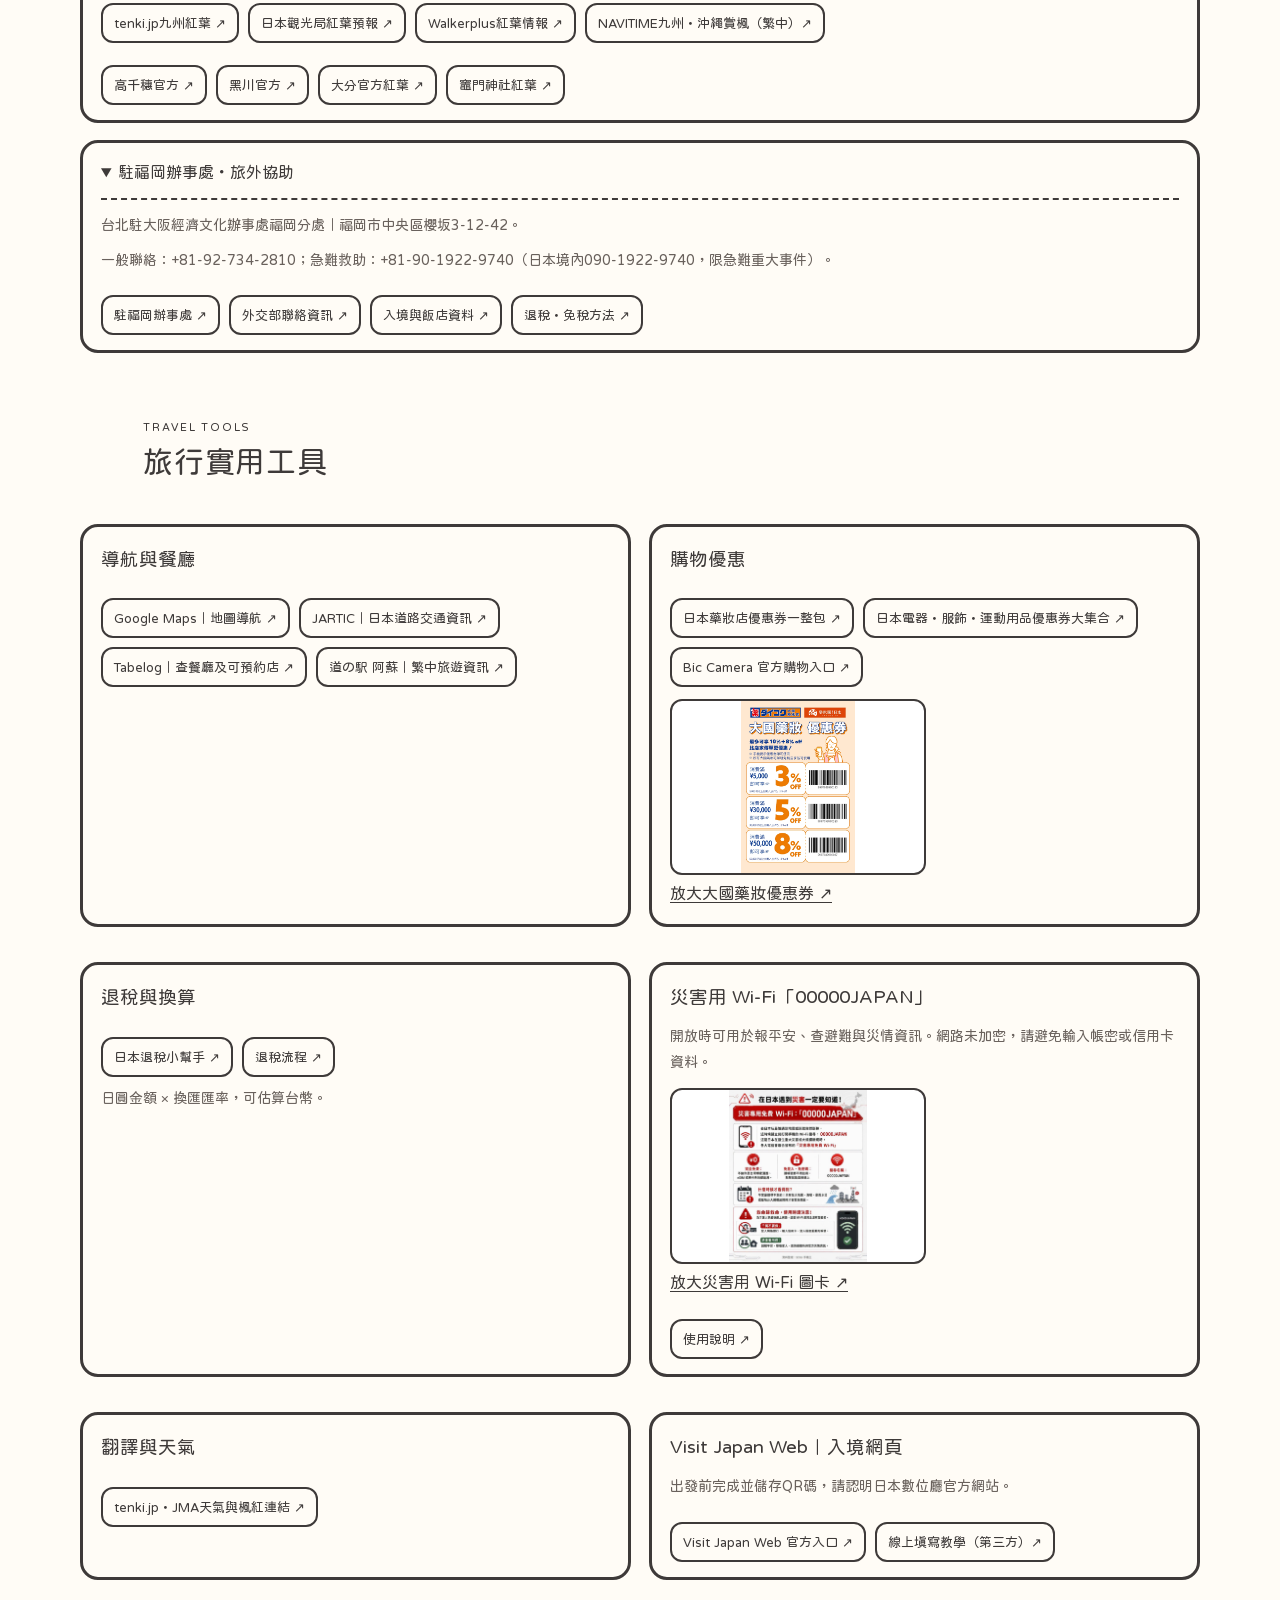
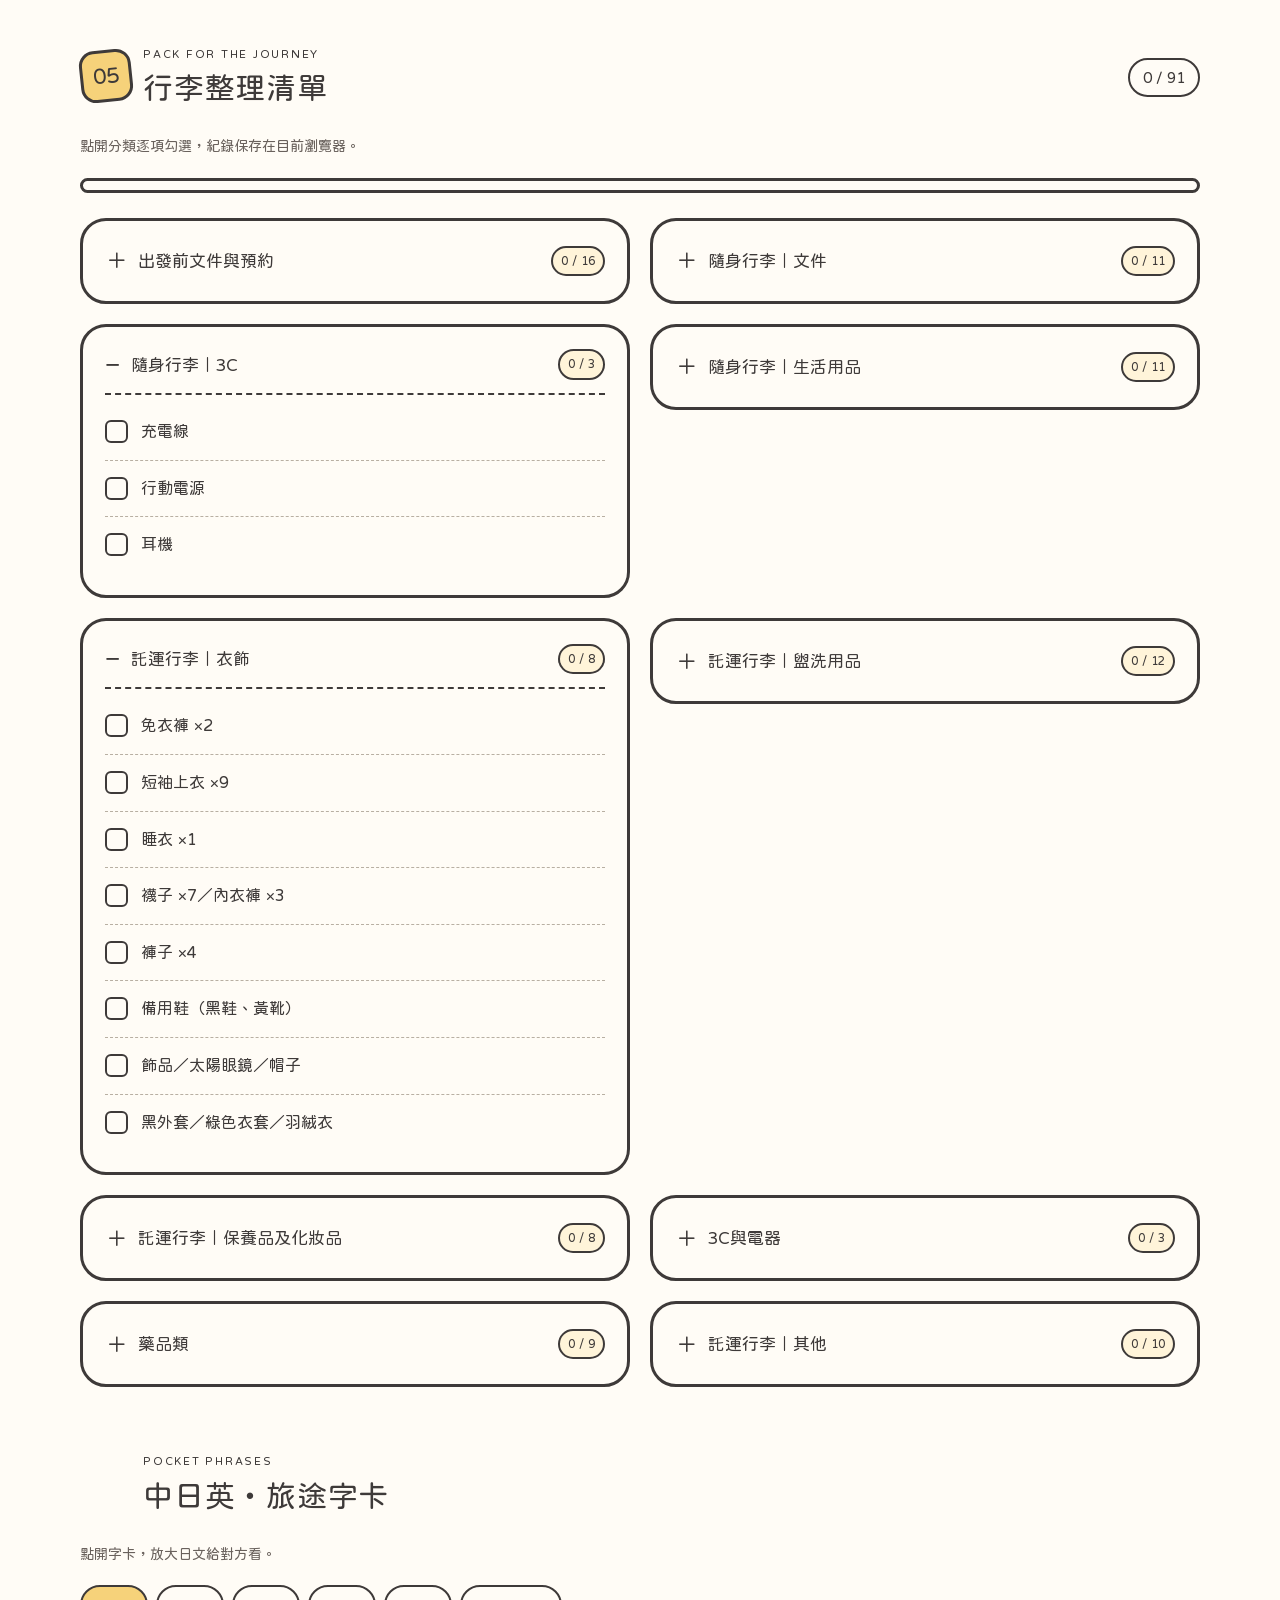
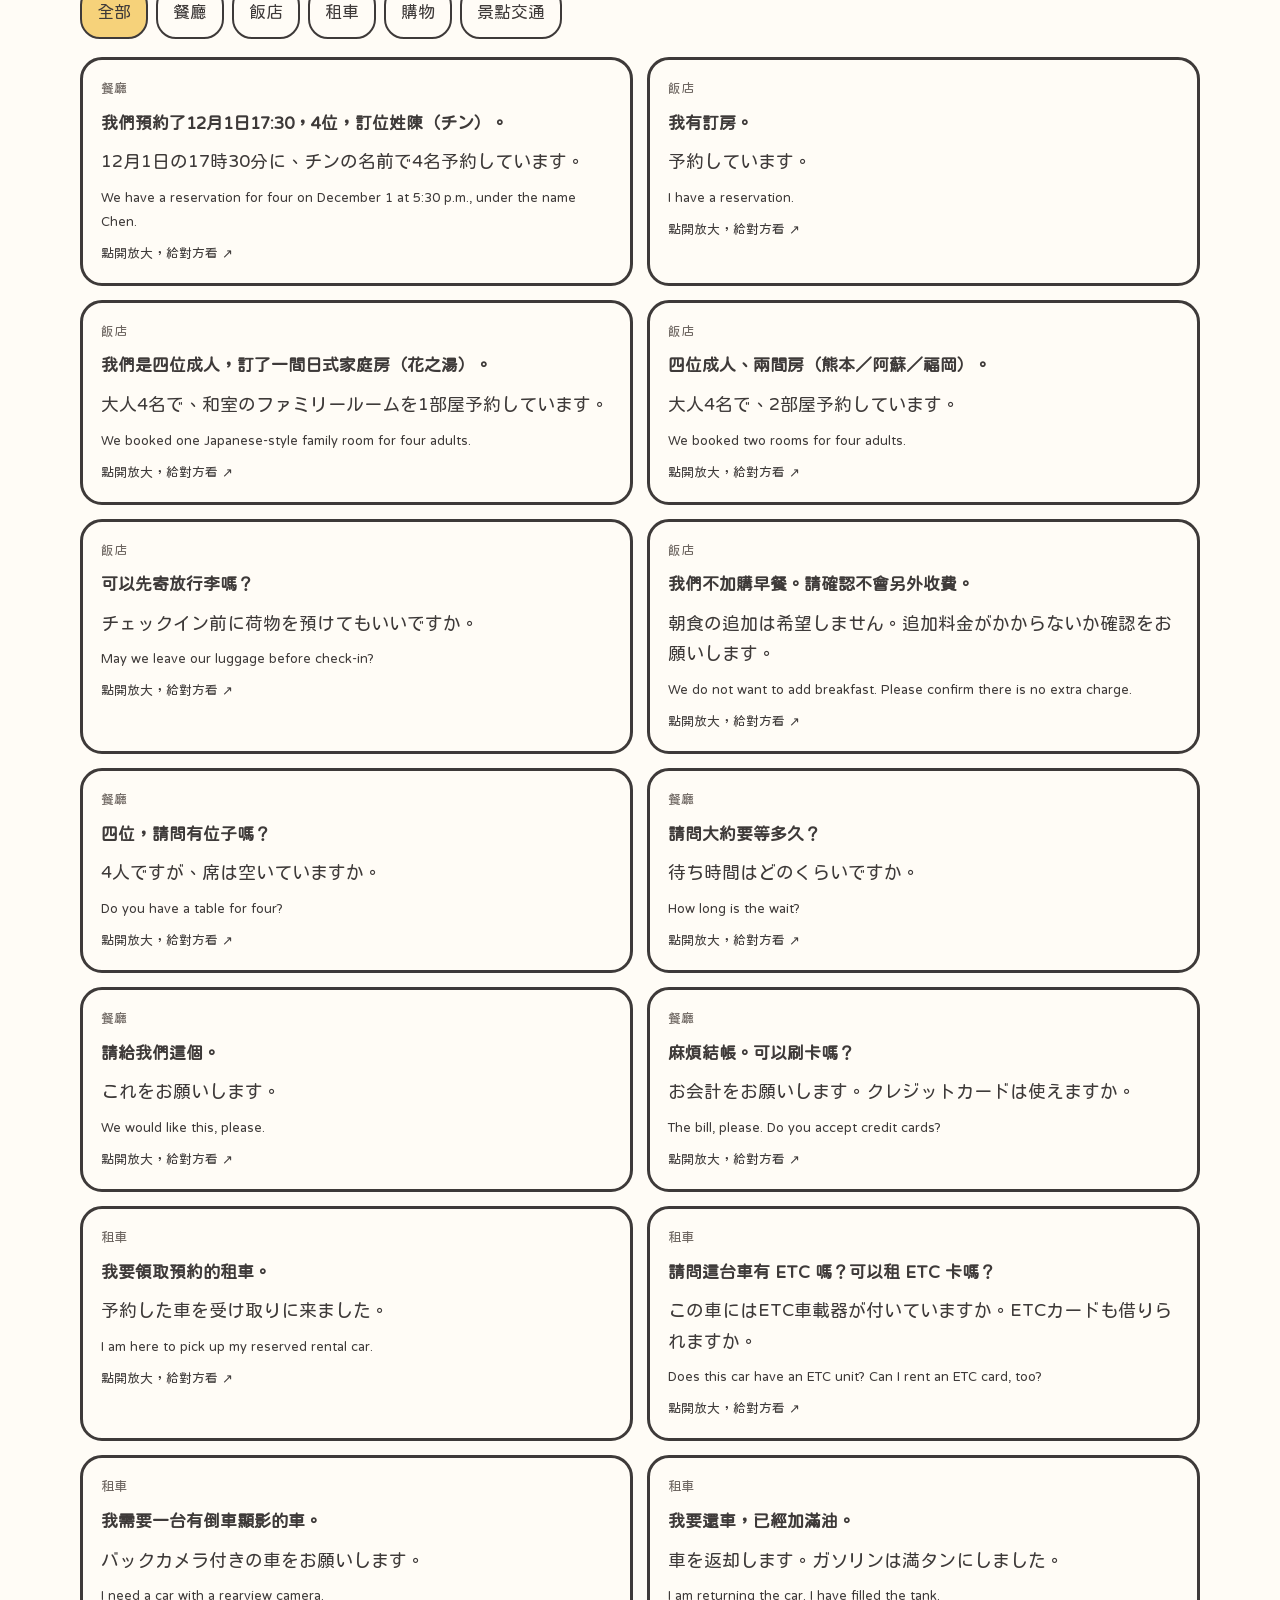
==== commit 9e766b71: "新增租車旅途字卡與四日自駕導航資訊" ====
--- a/index.html
+++ b/index.html
@@ -11,8 +11,8 @@
   <link rel="preconnect" href="https://fonts.gstatic.com" crossorigin>
   <link href="https://fonts.googleapis.com/css2?family=Huninn&display=swap" rel="stylesheet">
   <link rel="stylesheet" href="style.css?v=20261118-tools">
-  <script src="data.js?v=20261120-aso-traffic" defer></script>
-  <script src="app.js?v=20261118-simple" defer></script>
+  <script src="data.js?v=20261122-car-nav" defer></script>
+  <script src="app.js?v=20261122-car-nav" defer></script>
   <script src="navigation.js?v=20261118-tools" defer></script>
 </head>
 <body>
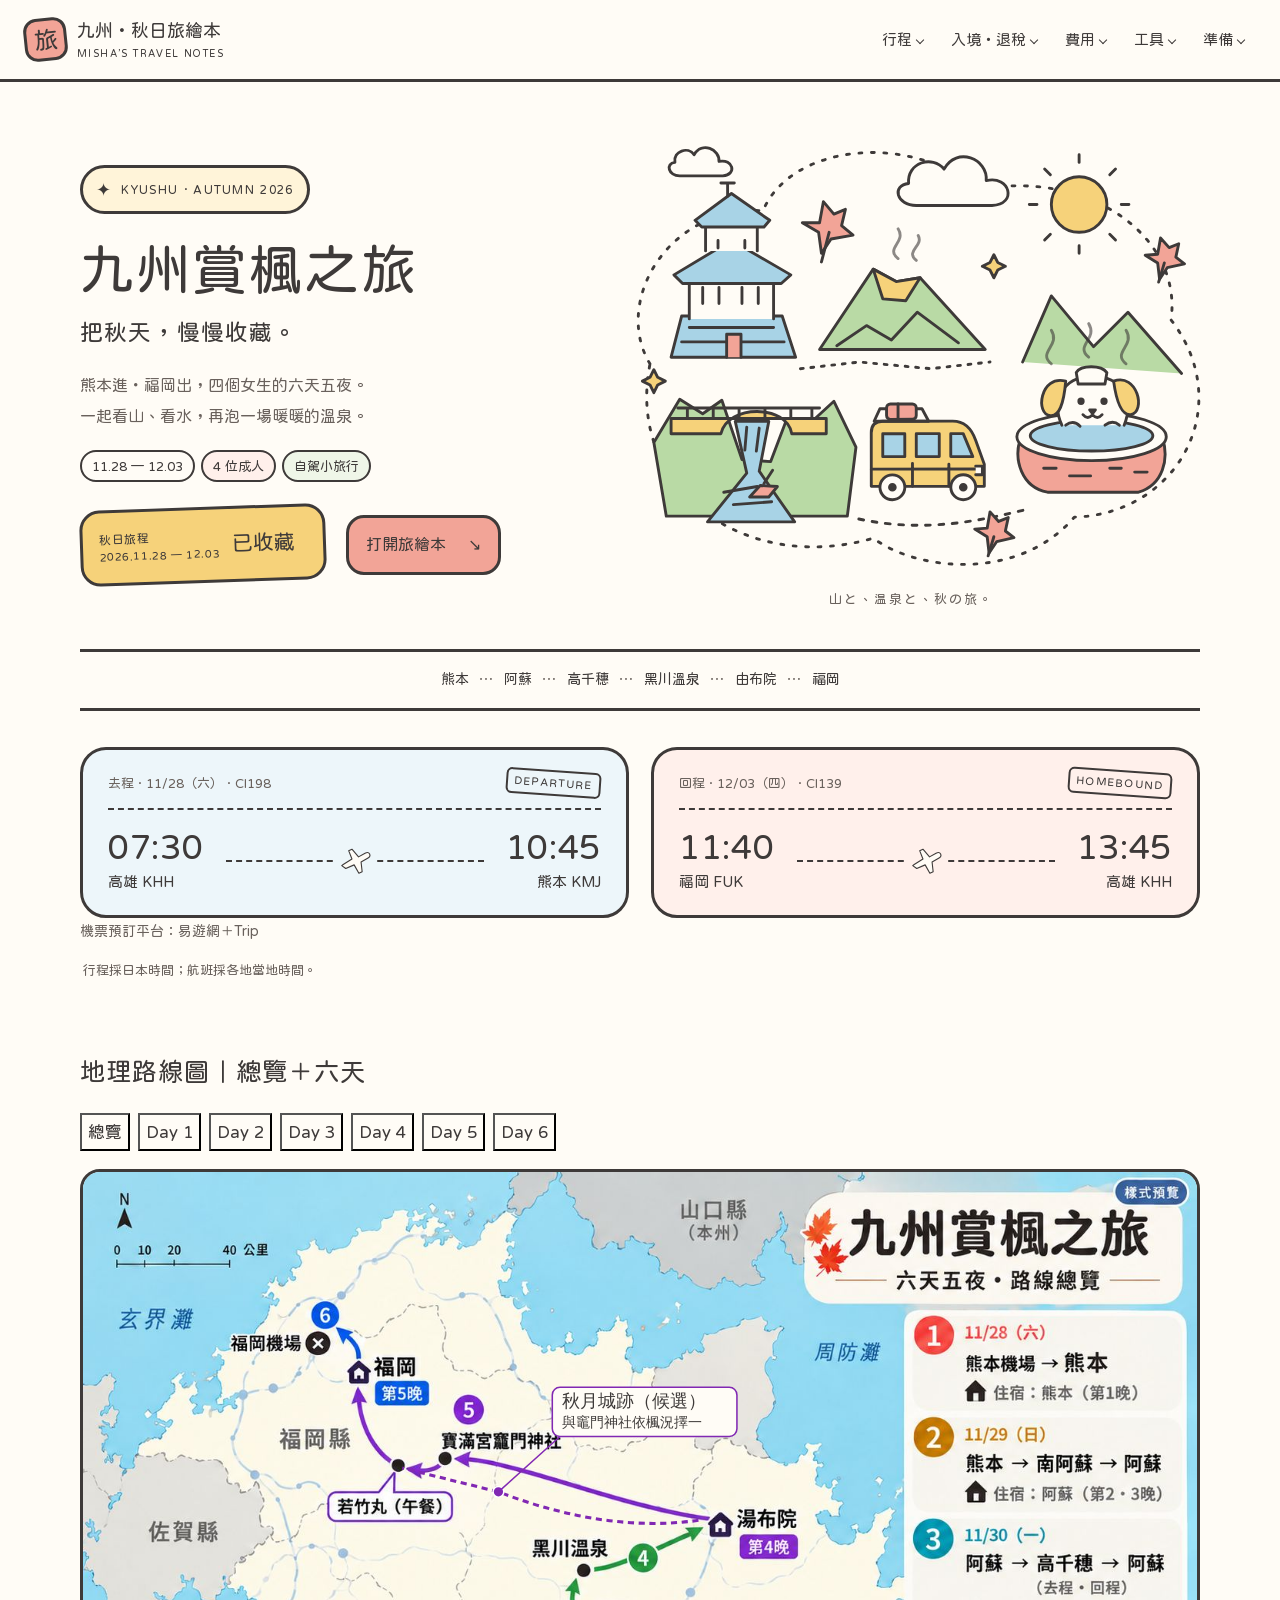
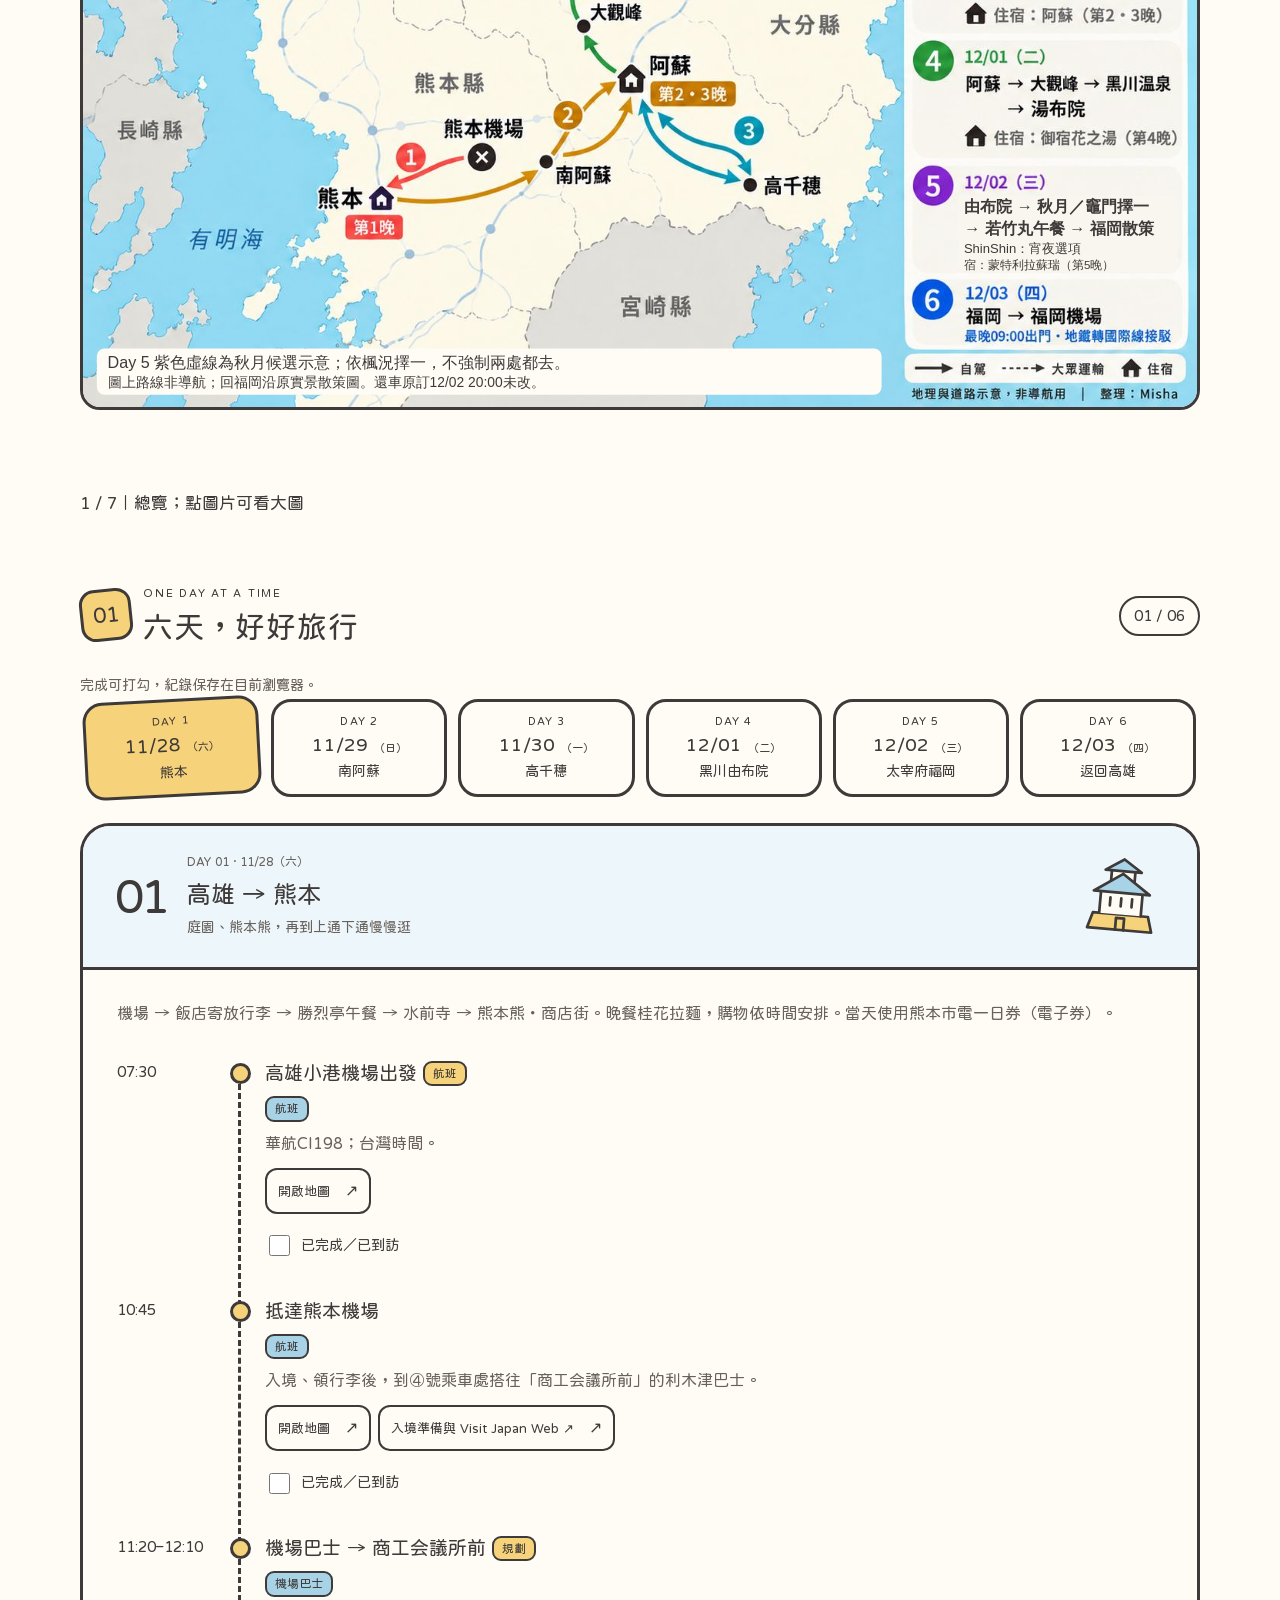
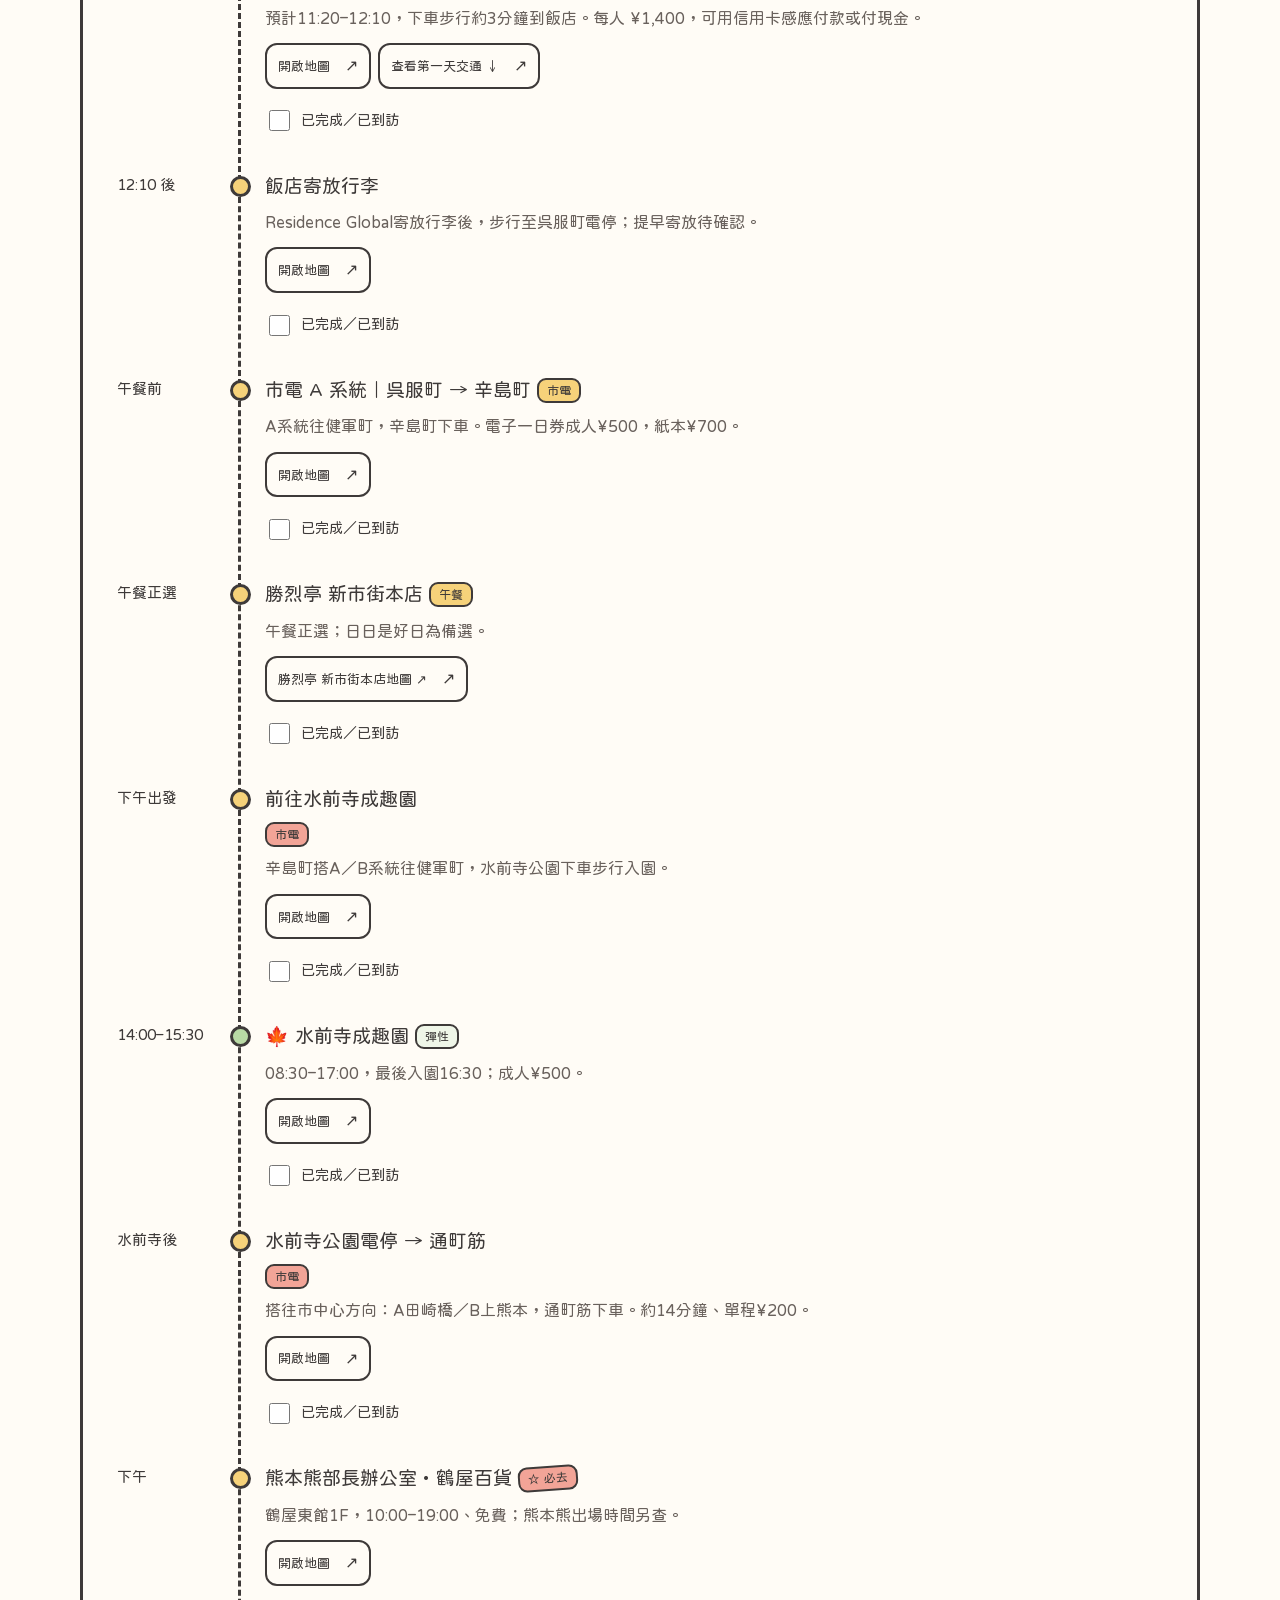
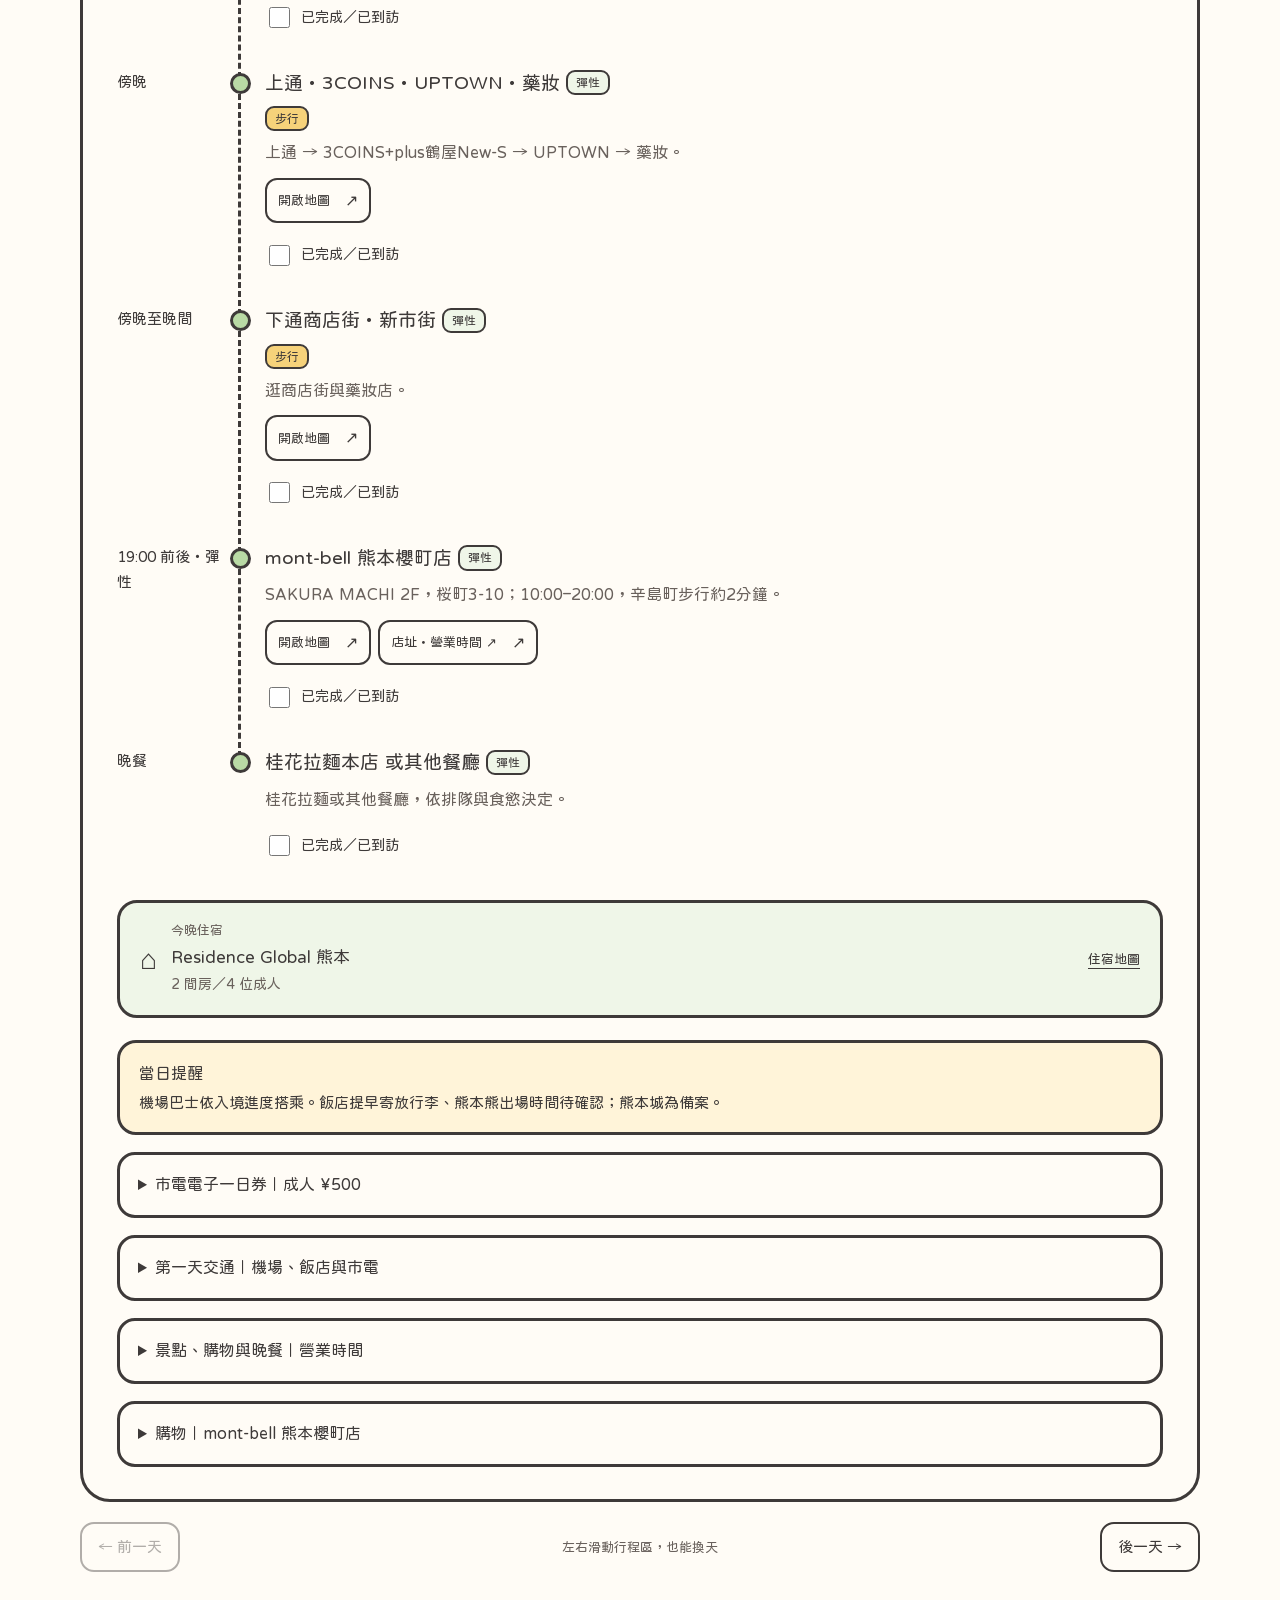
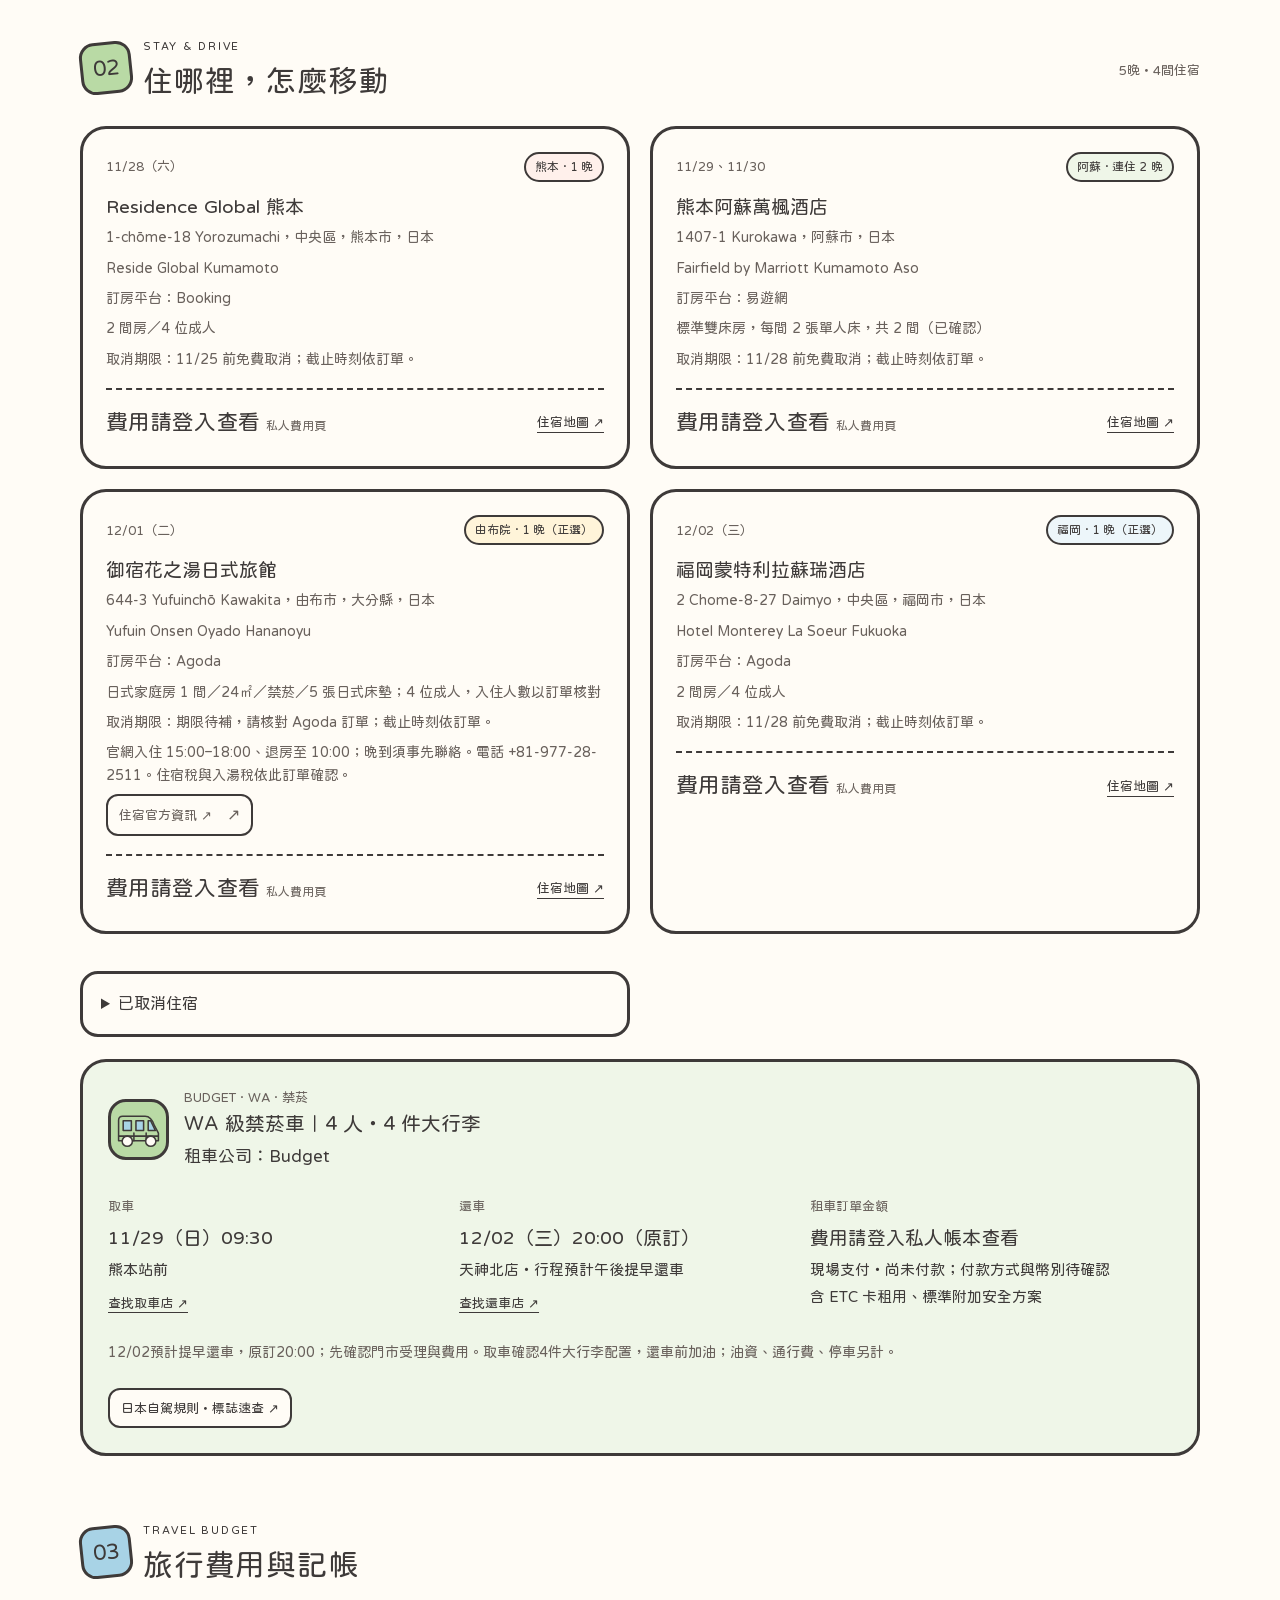
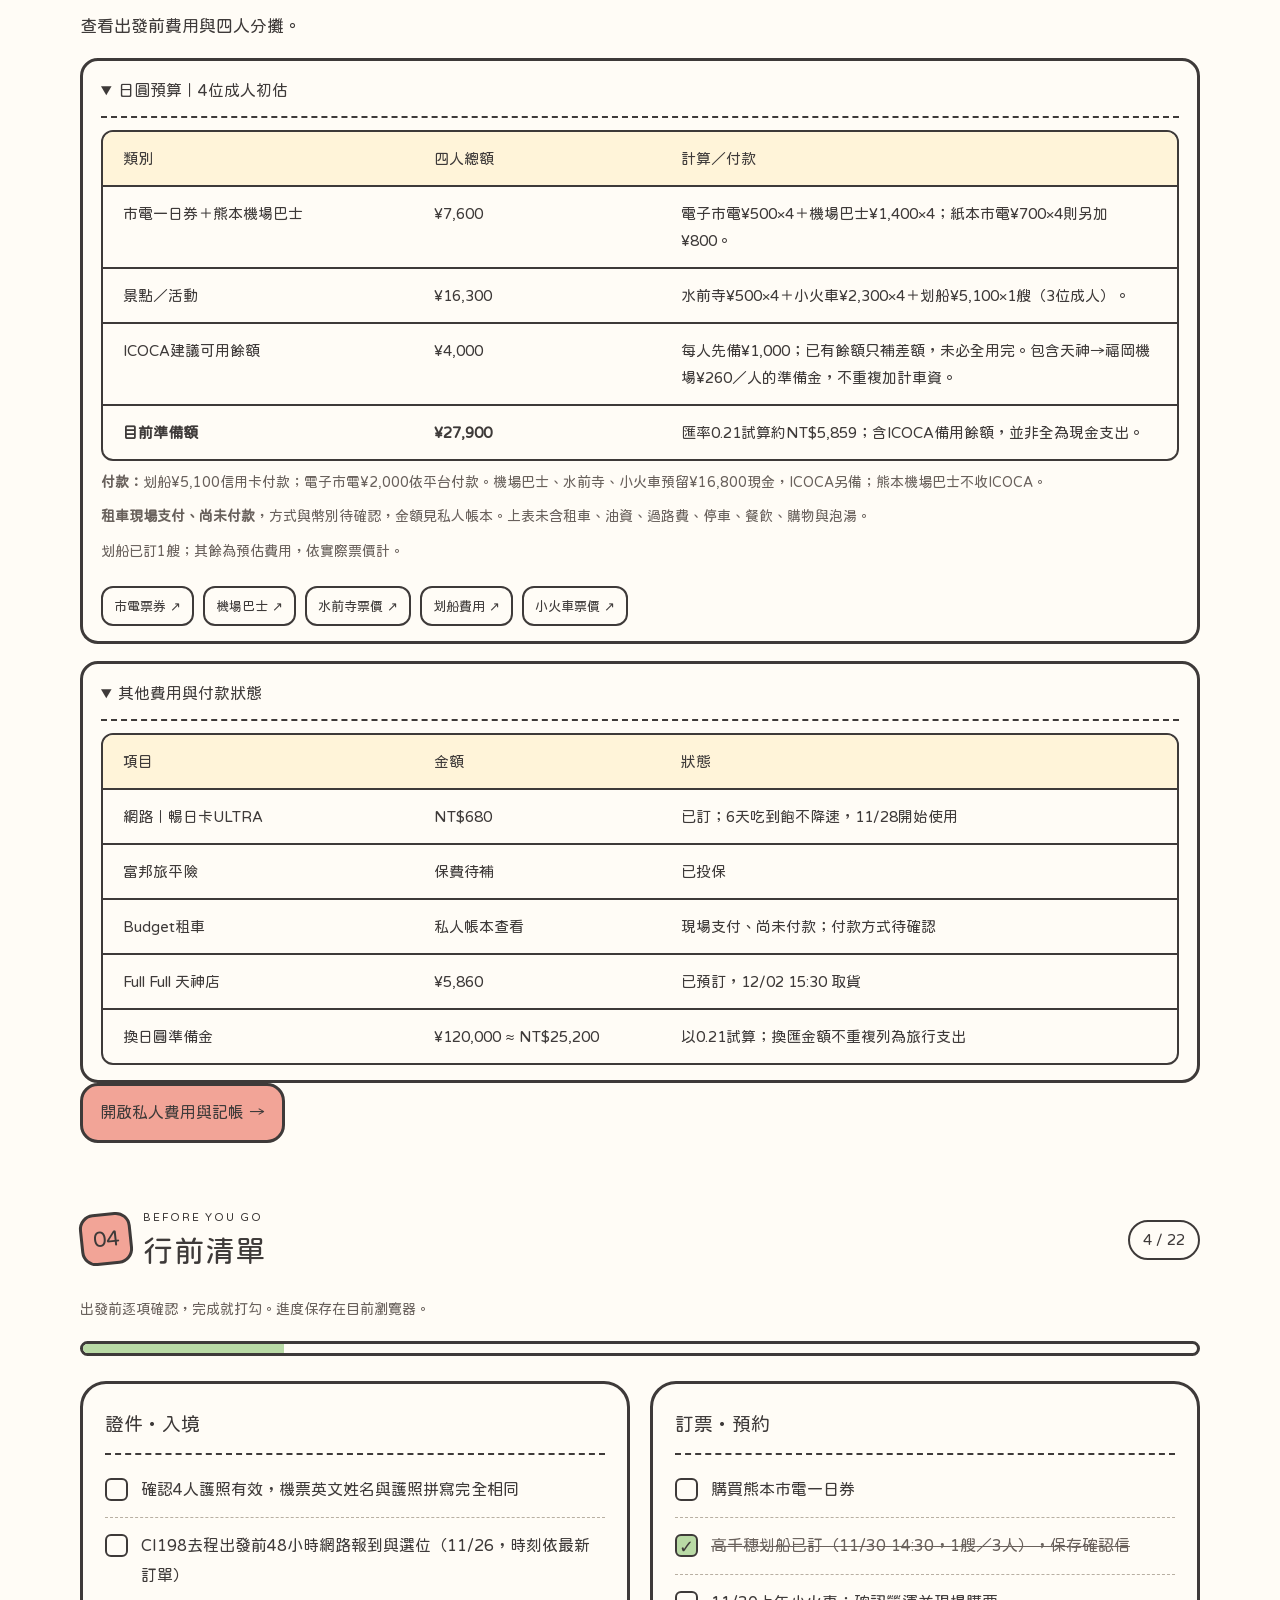
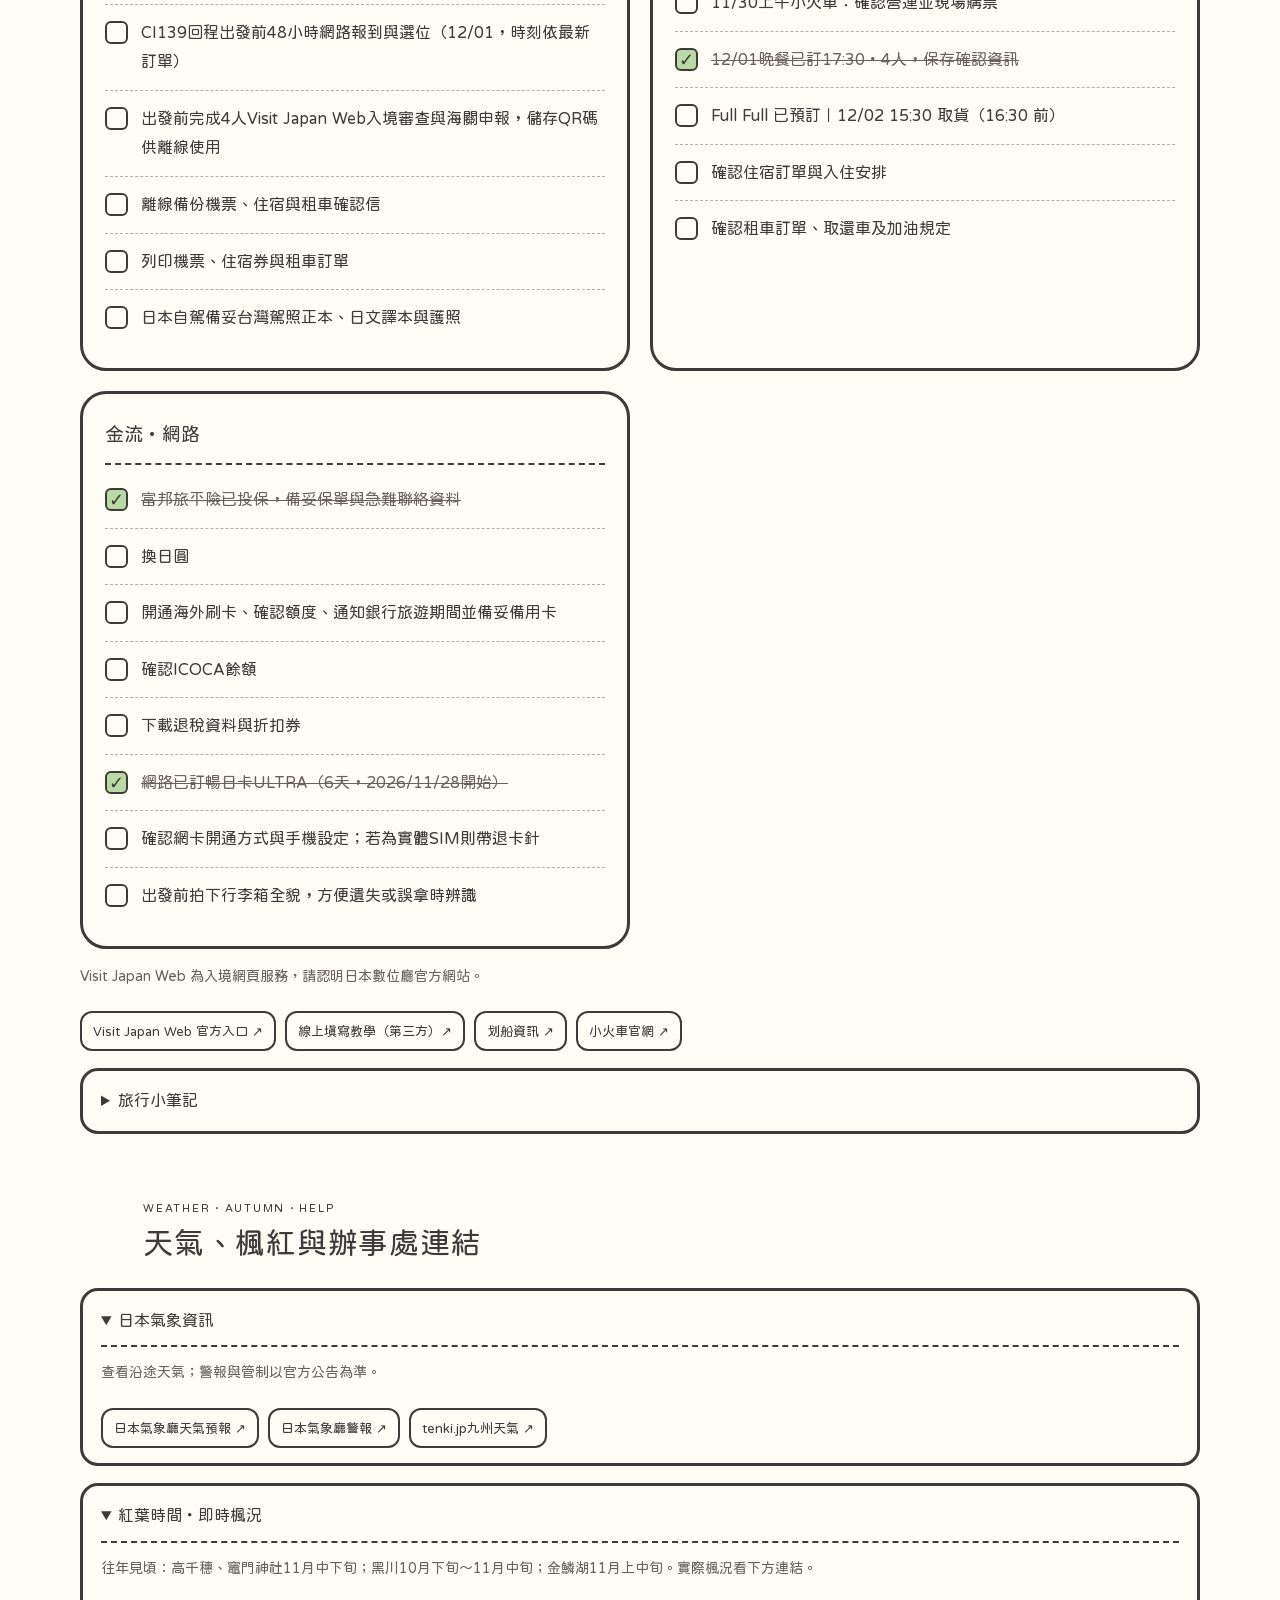
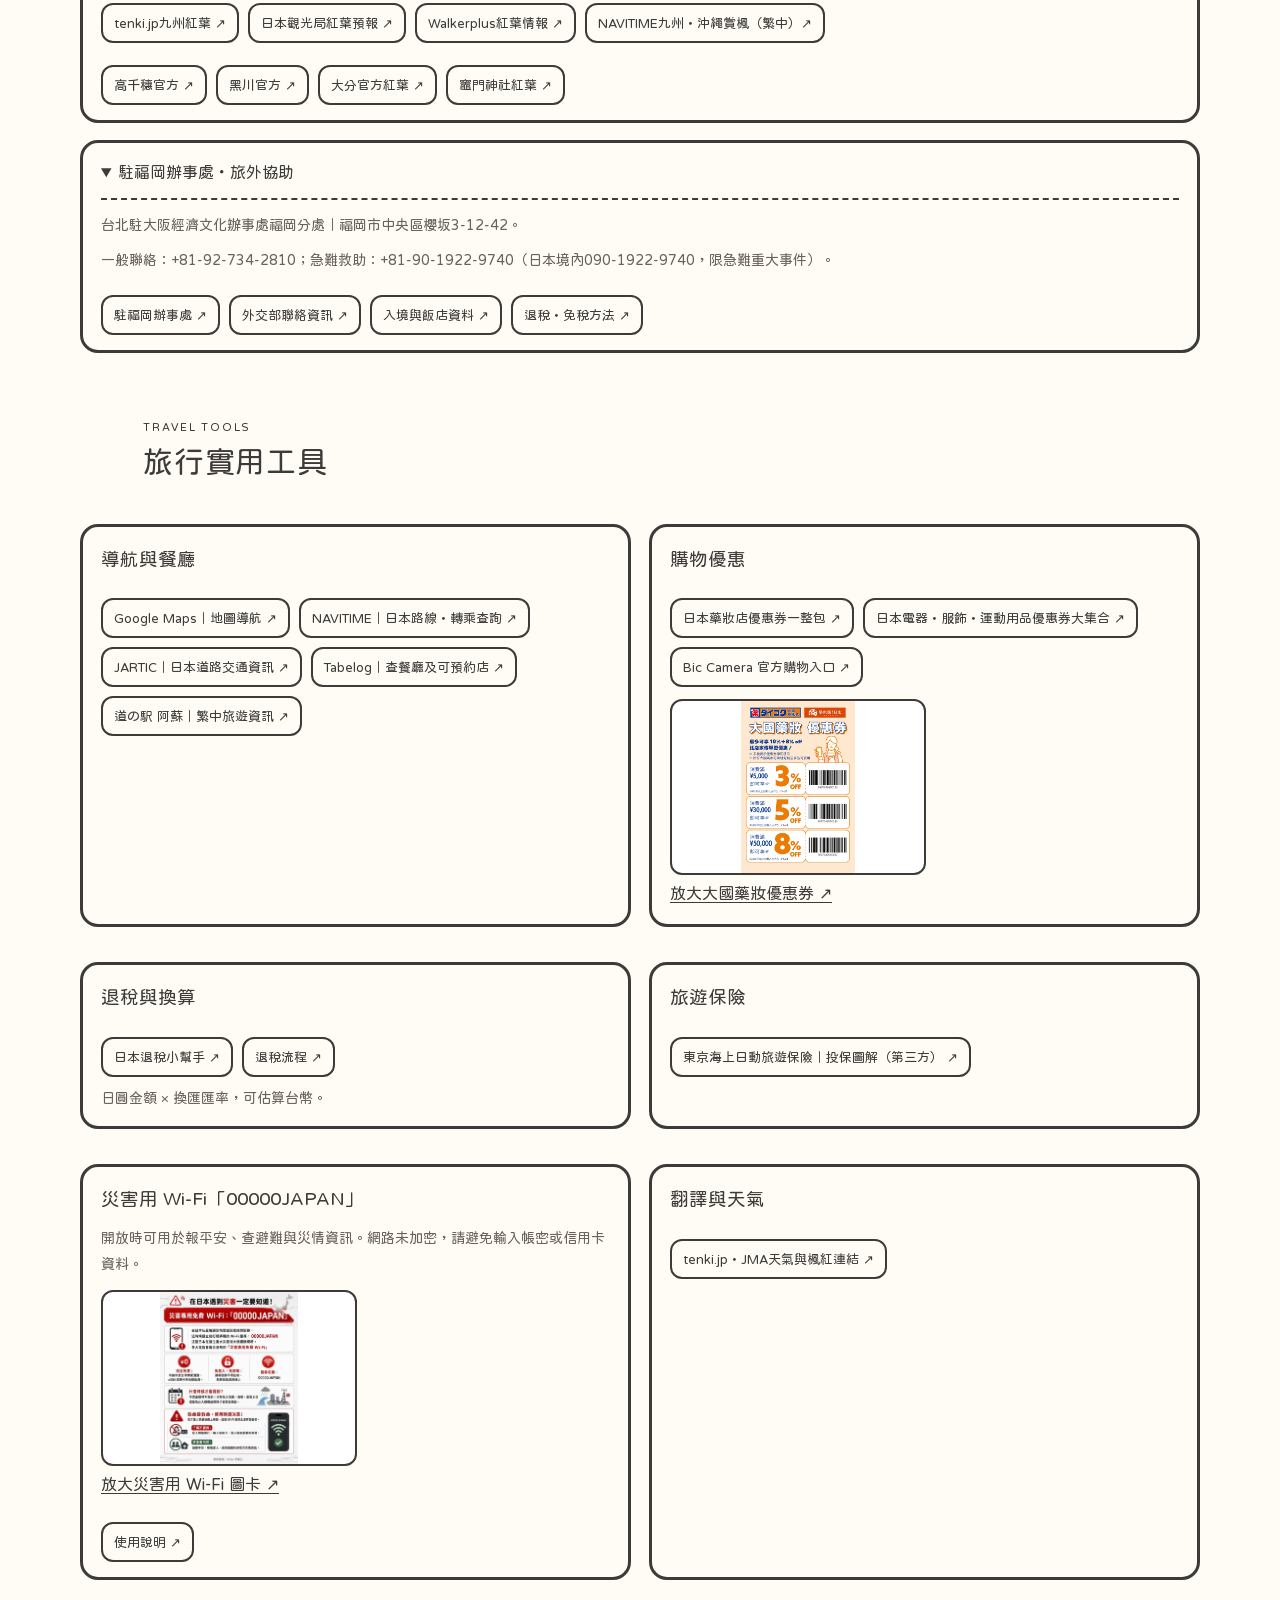
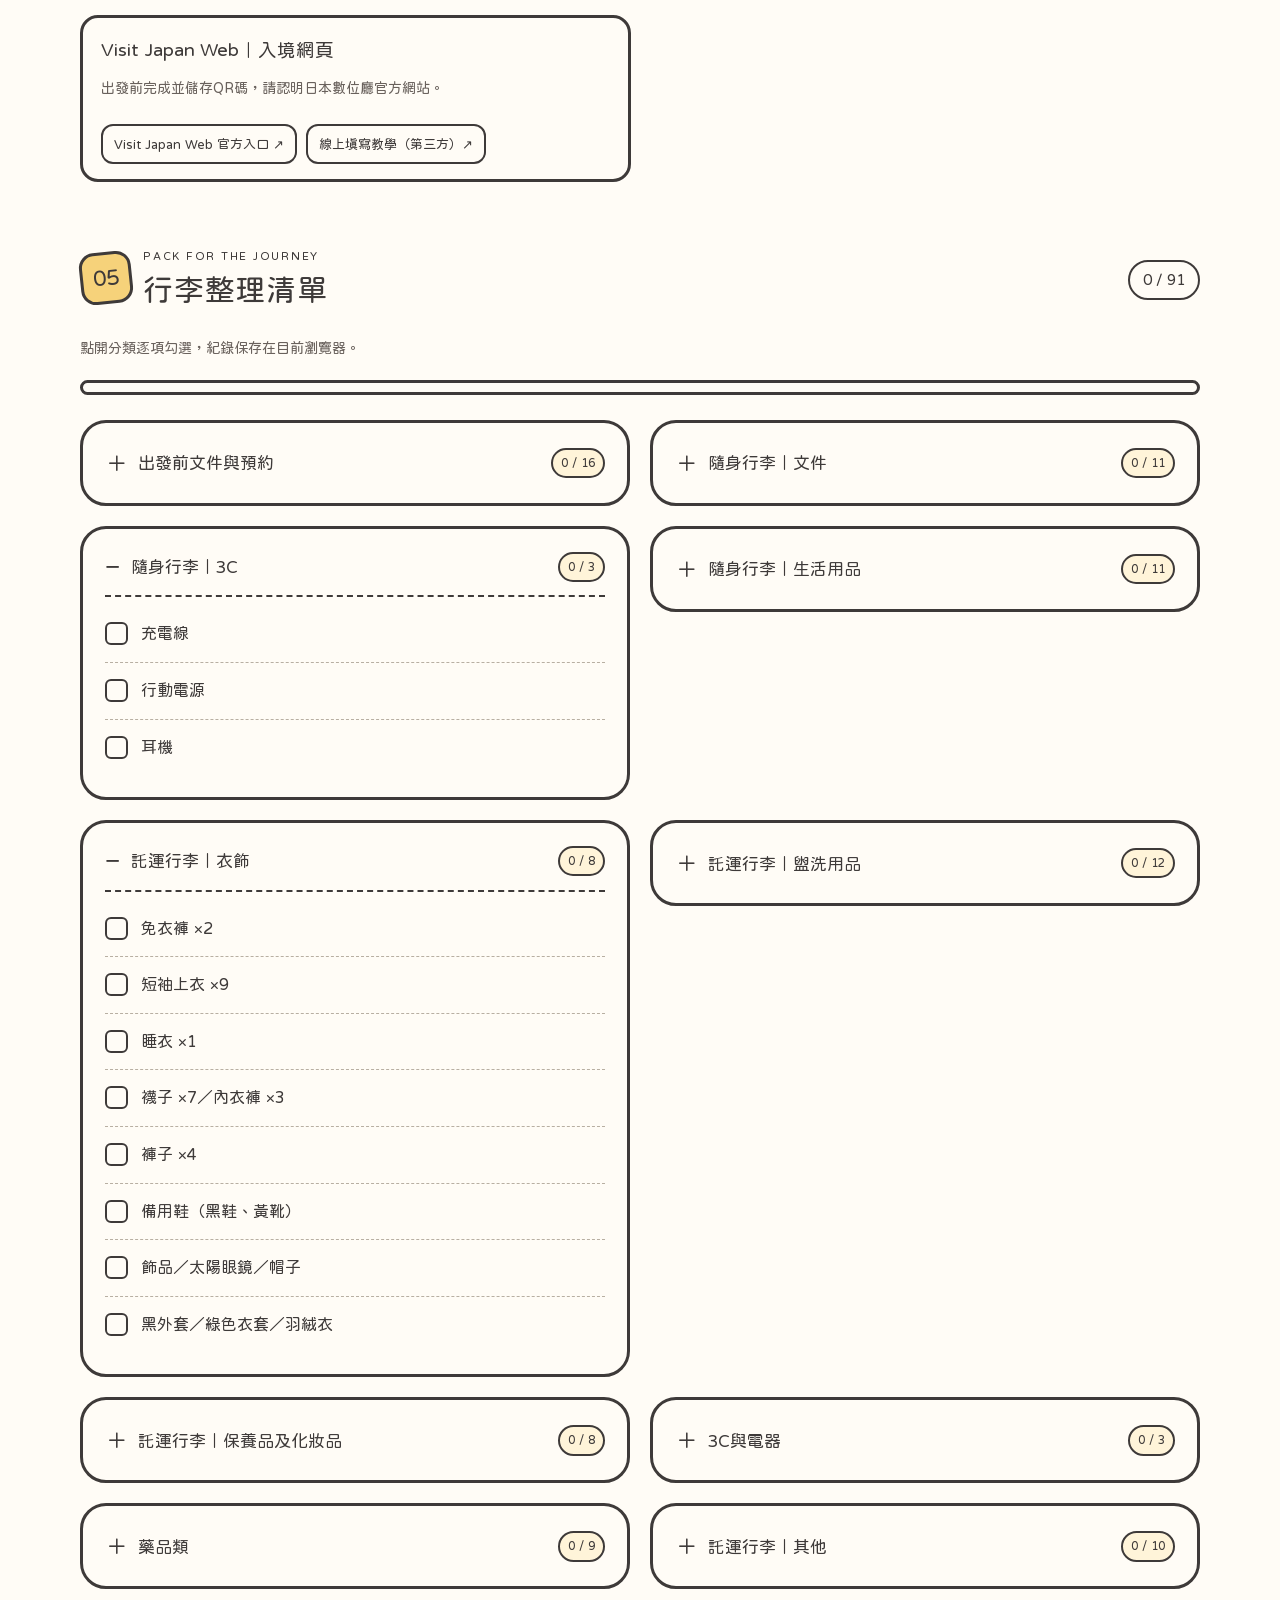
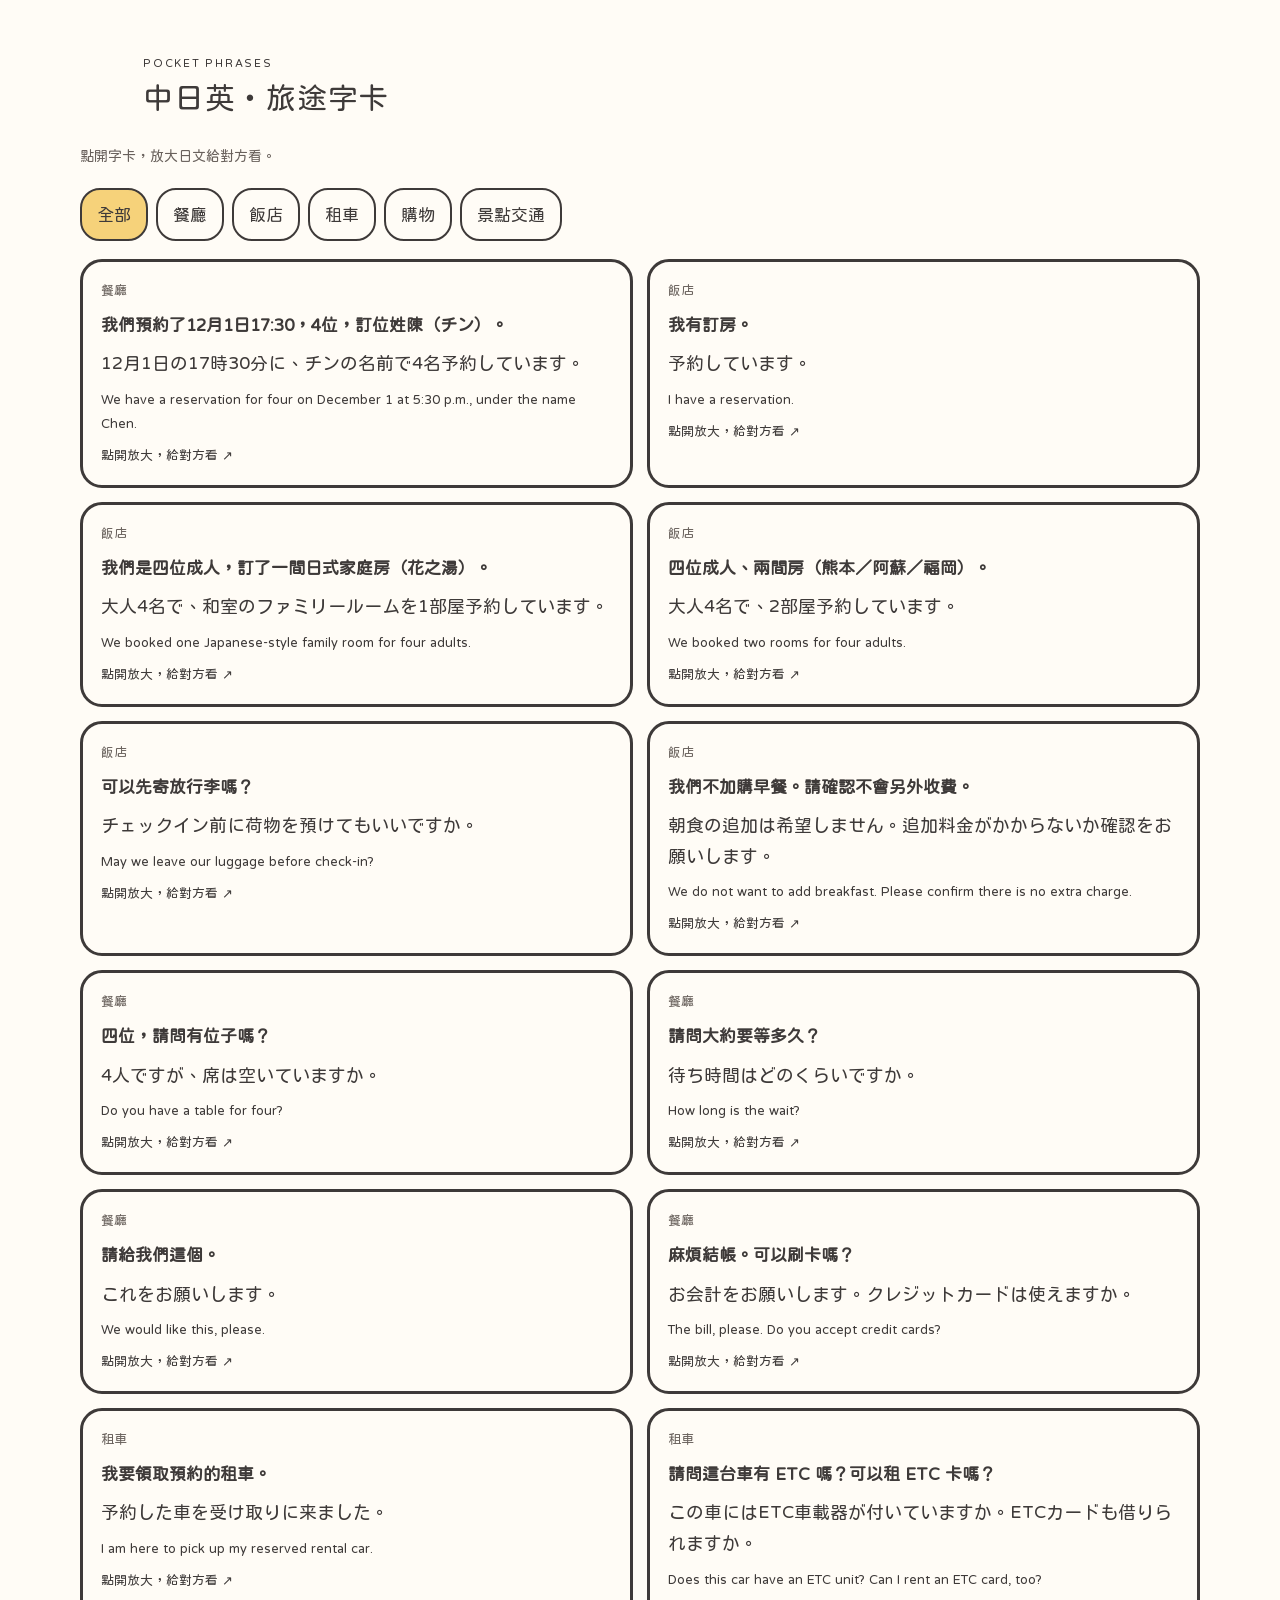
==== commit 9c6fa543: "新增 NAVITIME 路線與日本旅遊保險圖解連結" ====
--- a/index.html
+++ b/index.html
@@ -88,16 +88,17 @@
 <details class="detail-box" open><summary>紅葉時間・即時楓況</summary><p>往年見頃：高千穗、竈門神社11月中下旬；黑川10月下旬～11月中旬；金鱗湖11月上中旬。實際楓況看下方連結。</p><div class="official-links"><a href="https://tenki.jp/kouyou/9/" target="_blank" rel="noopener noreferrer">tenki.jp九州紅葉 ↗</a><a href="https://www.japan.travel/tw/see-and-do/autumn-leaves-forecast/" target="_blank" rel="noopener noreferrer">日本觀光局紅葉預報 ↗</a><a href="https://koyo.walkerplus.com/" target="_blank" rel="noopener noreferrer">Walkerplus紅葉情報 ↗</a><a href="https://japantravel.navitime.com/zh-tw/area/jp/feature/autumn/area/A08/?from=autumn-top-table" target="_blank" rel="noopener noreferrer">NAVITIME九州・沖繩賞楓（繁中）↗</a></div><div class="official-links"><a href="https://takachiho-kanko.info/faq/" target="_blank" rel="noopener noreferrer">高千穗官方 ↗</a><a href="https://www.kurokawaonsen.or.jp/faq/" target="_blank" rel="noopener noreferrer">黑川官方 ↗</a><a href="https://www.visit-oita.jp/topics/detail/416" target="_blank" rel="noopener noreferrer">大分官方紅葉 ↗</a><a href="https://www.crossroadfukuoka.jp/event/12107" target="_blank" rel="noopener noreferrer">竈門神社紅葉 ↗</a></div></details>
 <details class="detail-box" open><summary>駐福岡辦事處・旅外協助</summary><p>台北駐大阪經濟文化辦事處福岡分處｜福岡市中央區櫻坂3-12-42。</p><p>一般聯絡：<a href="tel:+81927342810">+81-92-734-2810</a>；急難救助：<a href="tel:+819019229740">+81-90-1922-9740</a>（日本境內090-1922-9740，限急難重大事件）。</p><div class="official-links"><a href="https://www.roc-taiwan.org/jpfuk/index.html" target="_blank" rel="noopener noreferrer">駐福岡辦事處 ↗</a><a href="https://www.boca.gov.tw/sp-foof-countrycp-02-31-92761-1.html" target="_blank" rel="noopener noreferrer">外交部聯絡資訊 ↗</a><a href="entry-exit.html#arrival">入境與飯店資料 ↗</a><a href="entry-exit.html#refund">退稅・免稅方法 ↗</a></div></details></section>
     <section id="travel-tools" class="section"><div class="section-heading"><div><p class="eyebrow">TRAVEL TOOLS</p><h2>旅行實用工具</h2></div></div><div class="rules-grid">
-<article class="detail-box"><h3>導航與餐廳</h3><div class="official-links"><a href="https://www.google.com/maps" target="_blank" rel="noopener noreferrer">Google Maps｜地圖導航 ↗</a><a href="https://www.jartic.or.jp/" target="_blank" rel="noopener noreferrer">JARTIC｜日本道路交通資訊 ↗</a><a href="https://tabelog.com/" target="_blank" rel="noopener noreferrer">Tabelog｜查餐廳及可預約店 ↗</a><a href="https://www.aso-denku.jp/zw/" target="_blank" rel="noopener noreferrer">道の駅 阿蘇｜繁中旅遊資訊 ↗</a></div></article>
+<article class="detail-box"><h3>導航與餐廳</h3><div class="official-links"><a href="https://www.google.com/maps" target="_blank" rel="noopener noreferrer">Google Maps｜地圖導航 ↗</a><a href="https://japantravel.navitime.com/zh-tw/area/jp/route/" target="_blank" rel="noopener noreferrer">NAVITIME｜日本路線・轉乘查詢 ↗</a><a href="https://www.jartic.or.jp/" target="_blank" rel="noopener noreferrer">JARTIC｜日本道路交通資訊 ↗</a><a href="https://tabelog.com/" target="_blank" rel="noopener noreferrer">Tabelog｜查餐廳及可預約店 ↗</a><a href="https://www.aso-denku.jp/zw/" target="_blank" rel="noopener noreferrer">道の駅 阿蘇｜繁中旅遊資訊 ↗</a></div></article>
 <article class="detail-box"><h3>購物優惠</h3><div class="official-links tool-links"><a href="https://reurl.cc/DjOqqd" target="_blank" rel="noopener noreferrer">日本藥妝店優惠券一整包 ↗</a><a href="https://reurl.cc/OMZVa7" target="_blank" rel="noopener noreferrer">日本電器・服飾・運動用品優惠券大集合 ↗</a><a href="https://www.biccamera.com/bc/c/info/report/language.jsp" target="_blank" rel="noopener noreferrer">Bic Camera 官方購物入口 ↗</a></div><a class="reference-image" href="assets/daikoku-coupon.webp" target="_blank" rel="noopener" aria-label="放大大國藥妝優惠券（另開視窗）"><img src="assets/daikoku-coupon.webp" alt="大國藥妝優惠券" width="855" height="1300" loading="lazy"><span>放大大國藥妝優惠券 ↗</span></a></article>
 <article class="detail-box"><h3>退稅與換算</h3><div class="official-links"><a href="https://misha-japan-tax-refund.yr0405mi.chatgpt.site" target="_blank" rel="noopener noreferrer">日本退稅小幫手 ↗</a><a href="entry-exit.html#tax-basics">退稅流程 ↗</a></div><p>日圓金額 × 換匯匯率，可估算台幣。</p></article>
+<article class="detail-box"><h3>旅遊保險</h3><div class="official-links"><a href="https://rich01.com/japan-travel-insurance/" target="_blank" rel="noopener noreferrer">東京海上日動旅遊保險｜投保圖解（第三方） ↗</a></div></article>
 <article class="detail-box"><h3>災害用 Wi-Fi「00000JAPAN」</h3><p>開放時可用於報平安、查避難與災情資訊。網路未加密，請避免輸入帳密或信用卡資料。</p><a class="reference-image" href="assets/00000japan-wifi.webp" target="_blank" rel="noopener" aria-label="放大災害用 Wi-Fi 圖卡（另開視窗）"><img src="assets/00000japan-wifi.webp" alt="災害用 Wi-Fi 圖卡" width="1122" height="1402" loading="lazy"><span>放大災害用 Wi-Fi 圖卡 ↗</span></a><div class="official-links"><a href="https://www.wlan-business.org/00000japan/for_users" target="_blank" rel="noopener noreferrer">使用說明 ↗</a></div></article>
 <article class="detail-box"><h3>翻譯與天氣</h3><div class="official-links"><a href="#travel-info">tenki.jp・JMA天氣與楓紅連結 ↗</a></div></article>
 <article class="detail-box"><h3>Visit Japan Web｜入境網頁</h3><p>出發前完成並儲存QR碼，請認明日本數位廳官方網站。</p><div class="official-links"><a href="https://services.digital.go.jp/zh-cmn-hant/visit-japan-web/" target="_blank" rel="noopener noreferrer">Visit Japan Web 官方入口 ↗</a><a href="https://debbiechien.com/visit-japan-web/" target="_blank" rel="noopener noreferrer">線上填寫教學（第三方）↗</a></div></article></div></section>
     <section id="packing" class="section"><div class="section-heading"><div><p class="eyebrow">PACK FOR THE JOURNEY</p><h2>行李整理清單</h2></div><span id="packing-counter" class="counter" aria-live="polite"></span></div><p class="intro-muted">點開分類逐項勾選，紀錄保存在目前瀏覽器。</p><div id="packing-track" class="progress-track" role="progressbar" aria-label="行李整理進度" aria-valuemin="0" aria-valuemax="100" aria-valuenow="0"><div id="packing-progress"></div></div><div id="packing-items" class="checklist-grid"></div></section>
     <section id="phrases" class="section"><div class="section-heading"><div><p class="eyebrow">POCKET PHRASES</p><h2>中日英・旅途字卡</h2></div></div><p class="intro-muted">點開字卡，放大日文給對方看。</p><div id="phrase-filters" class="phrase-filters" aria-label="字卡分類"></div><div id="phrase-list" class="phrase-grid"></div></section>
 <dialog id="phrase-dialog" aria-labelledby="phrase-dialog-title"><button id="phrase-close" type="button">關閉 ✕</button><h2 id="phrase-dialog-title"></h2><p id="phrase-dialog-ja" lang="ja"></p><p id="phrase-dialog-en" lang="en"></p></dialog>
-    <footer><div class="footer-mark">旅</div><p>把好風景，留給一起旅行的人。</p><span>九州賞楓之旅 · 整理：Misha</span><small>更新：2026/11/18｜營業、交通與票價依當日公告。</small></footer>
+    <footer><div class="footer-mark">旅</div><p>把好風景，留給一起旅行的人。</p><span>九州賞楓之旅 · 整理：Misha</span><small>更新：2026/11/24｜營業、交通與票價依當日公告。</small></footer>
   </main>
 </body>
 </html>
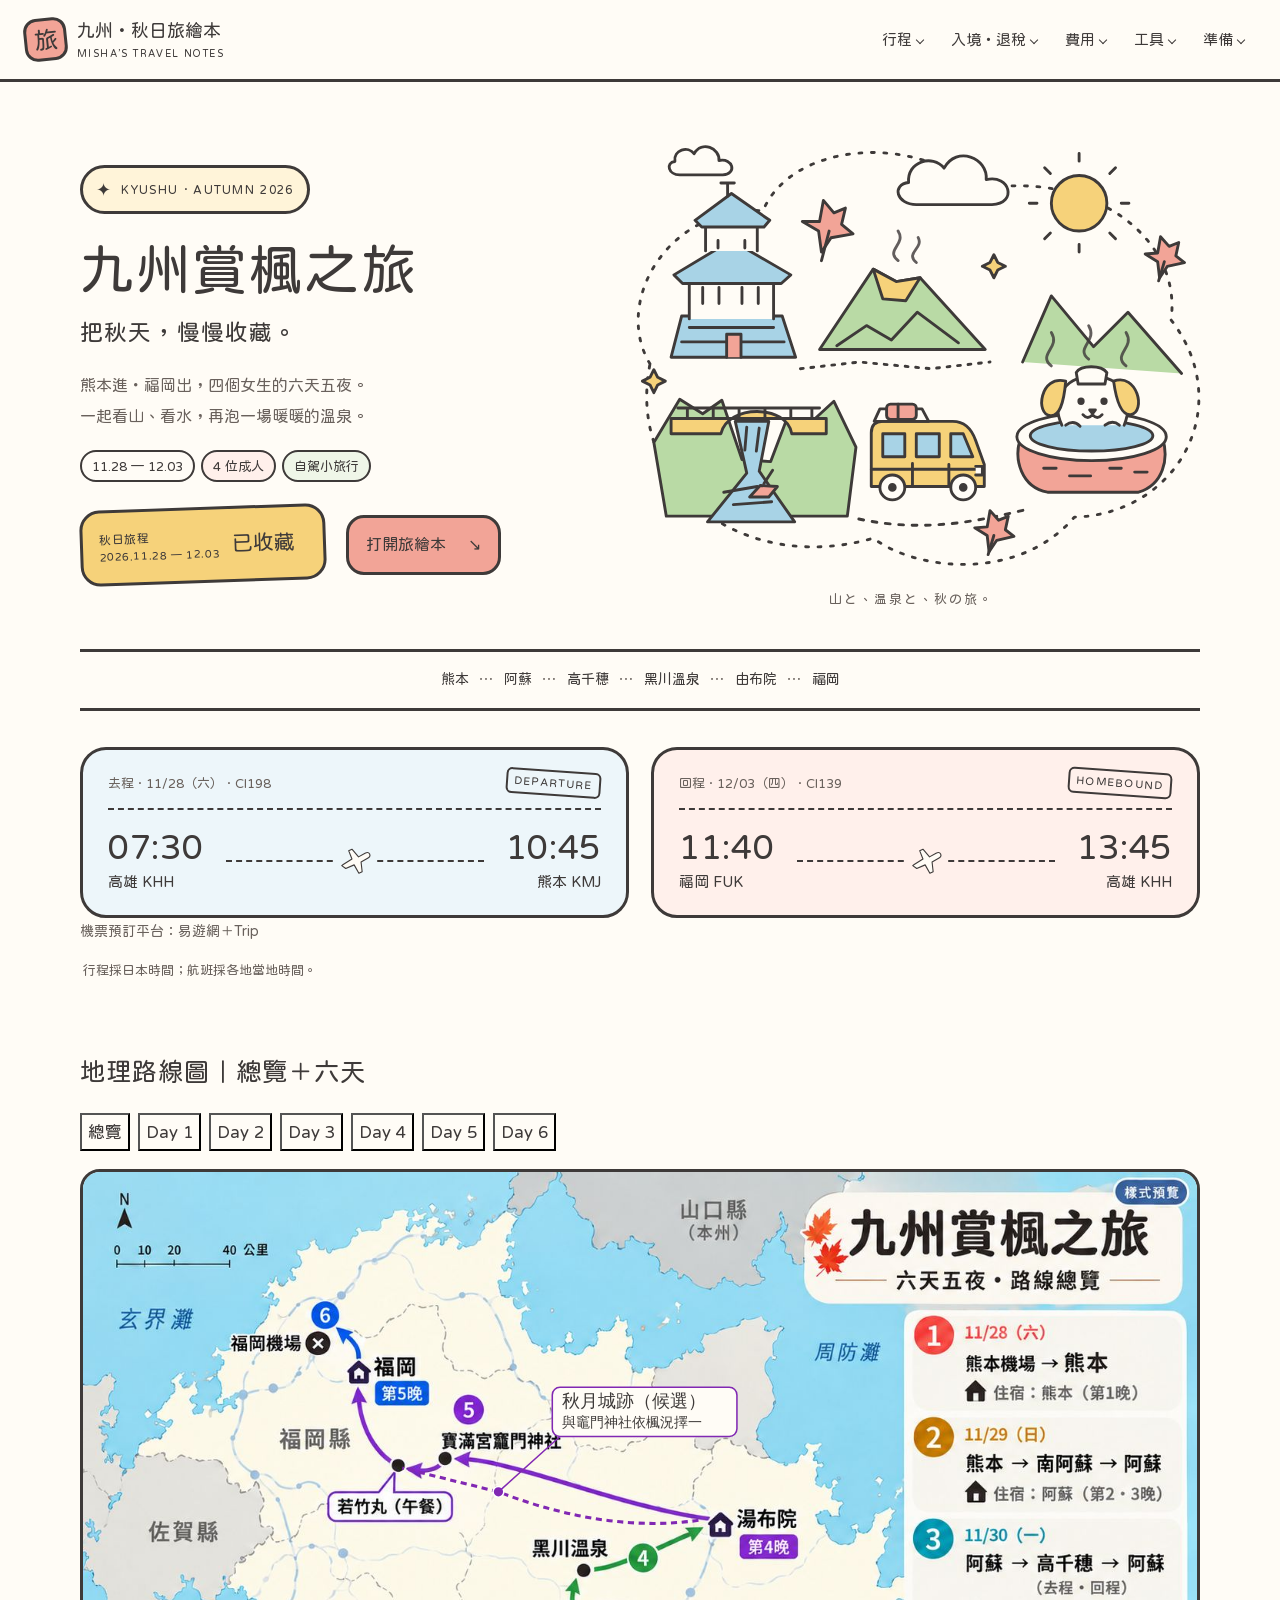
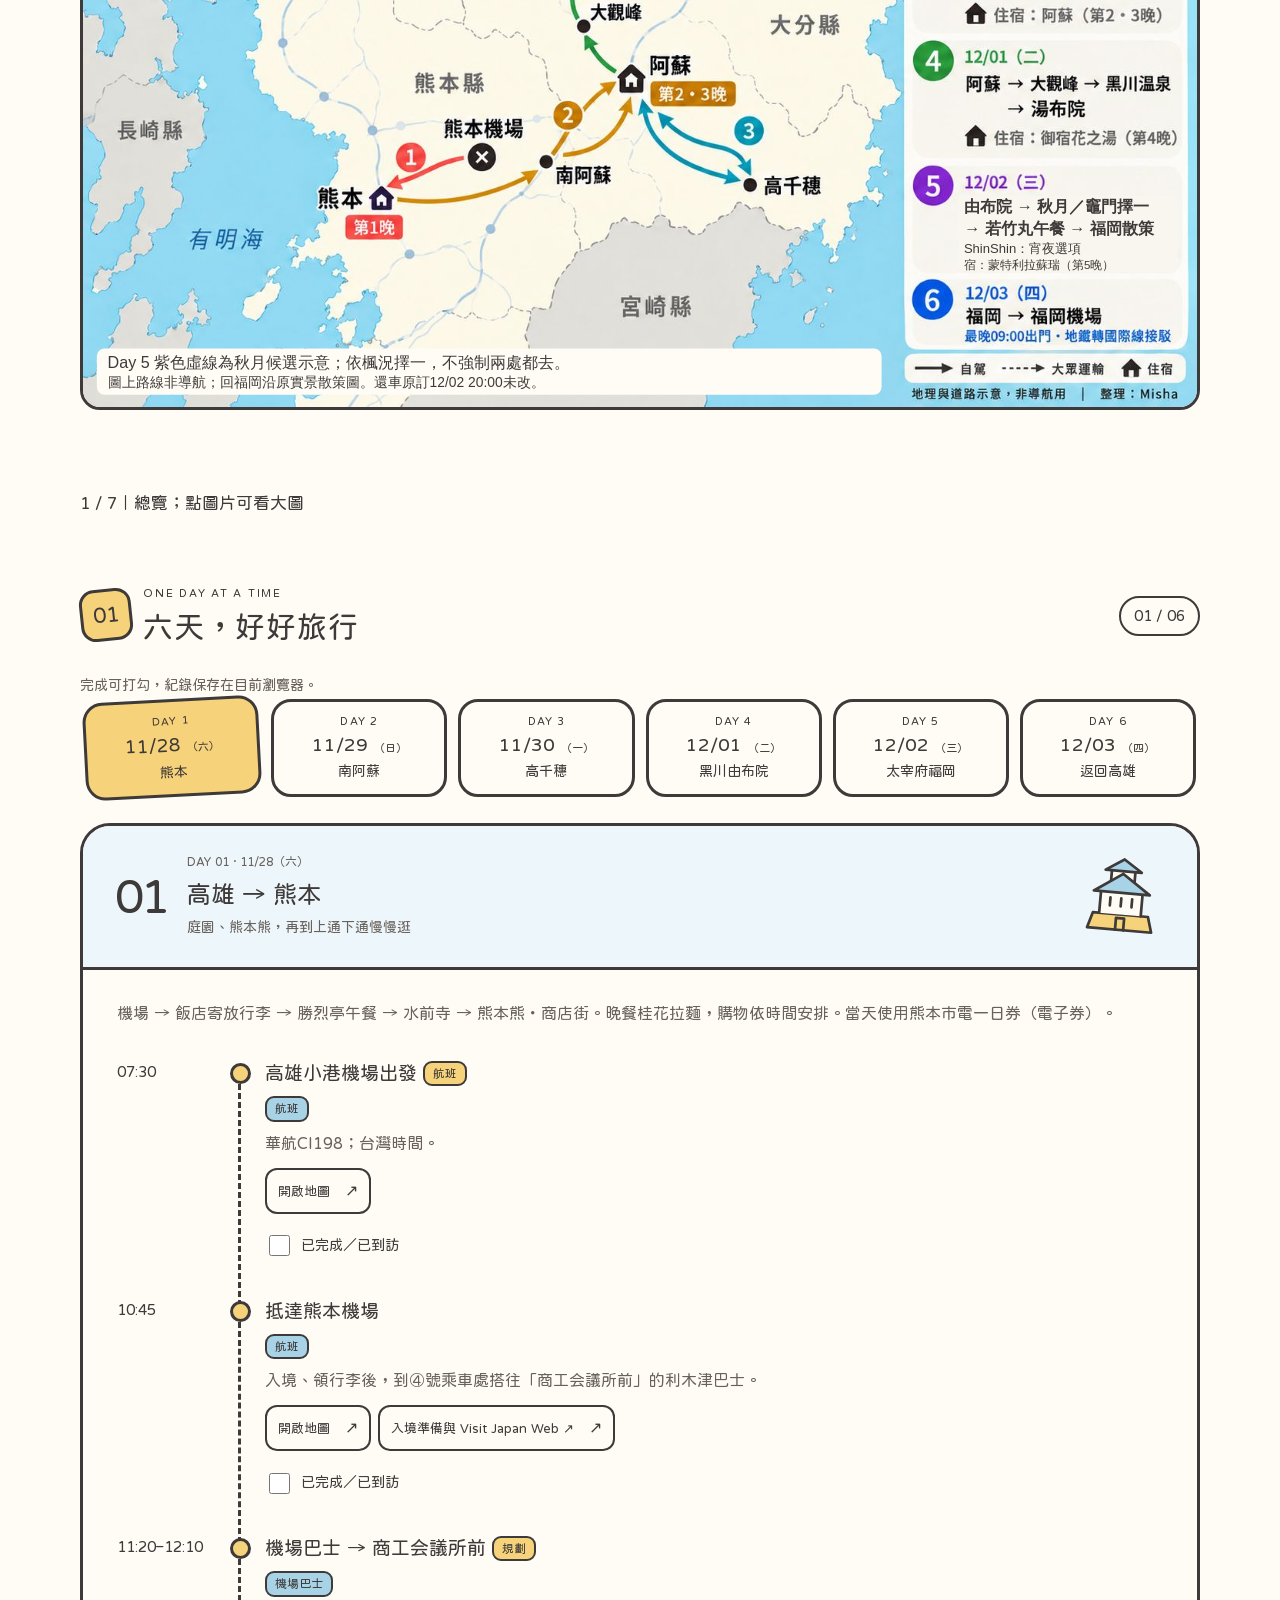
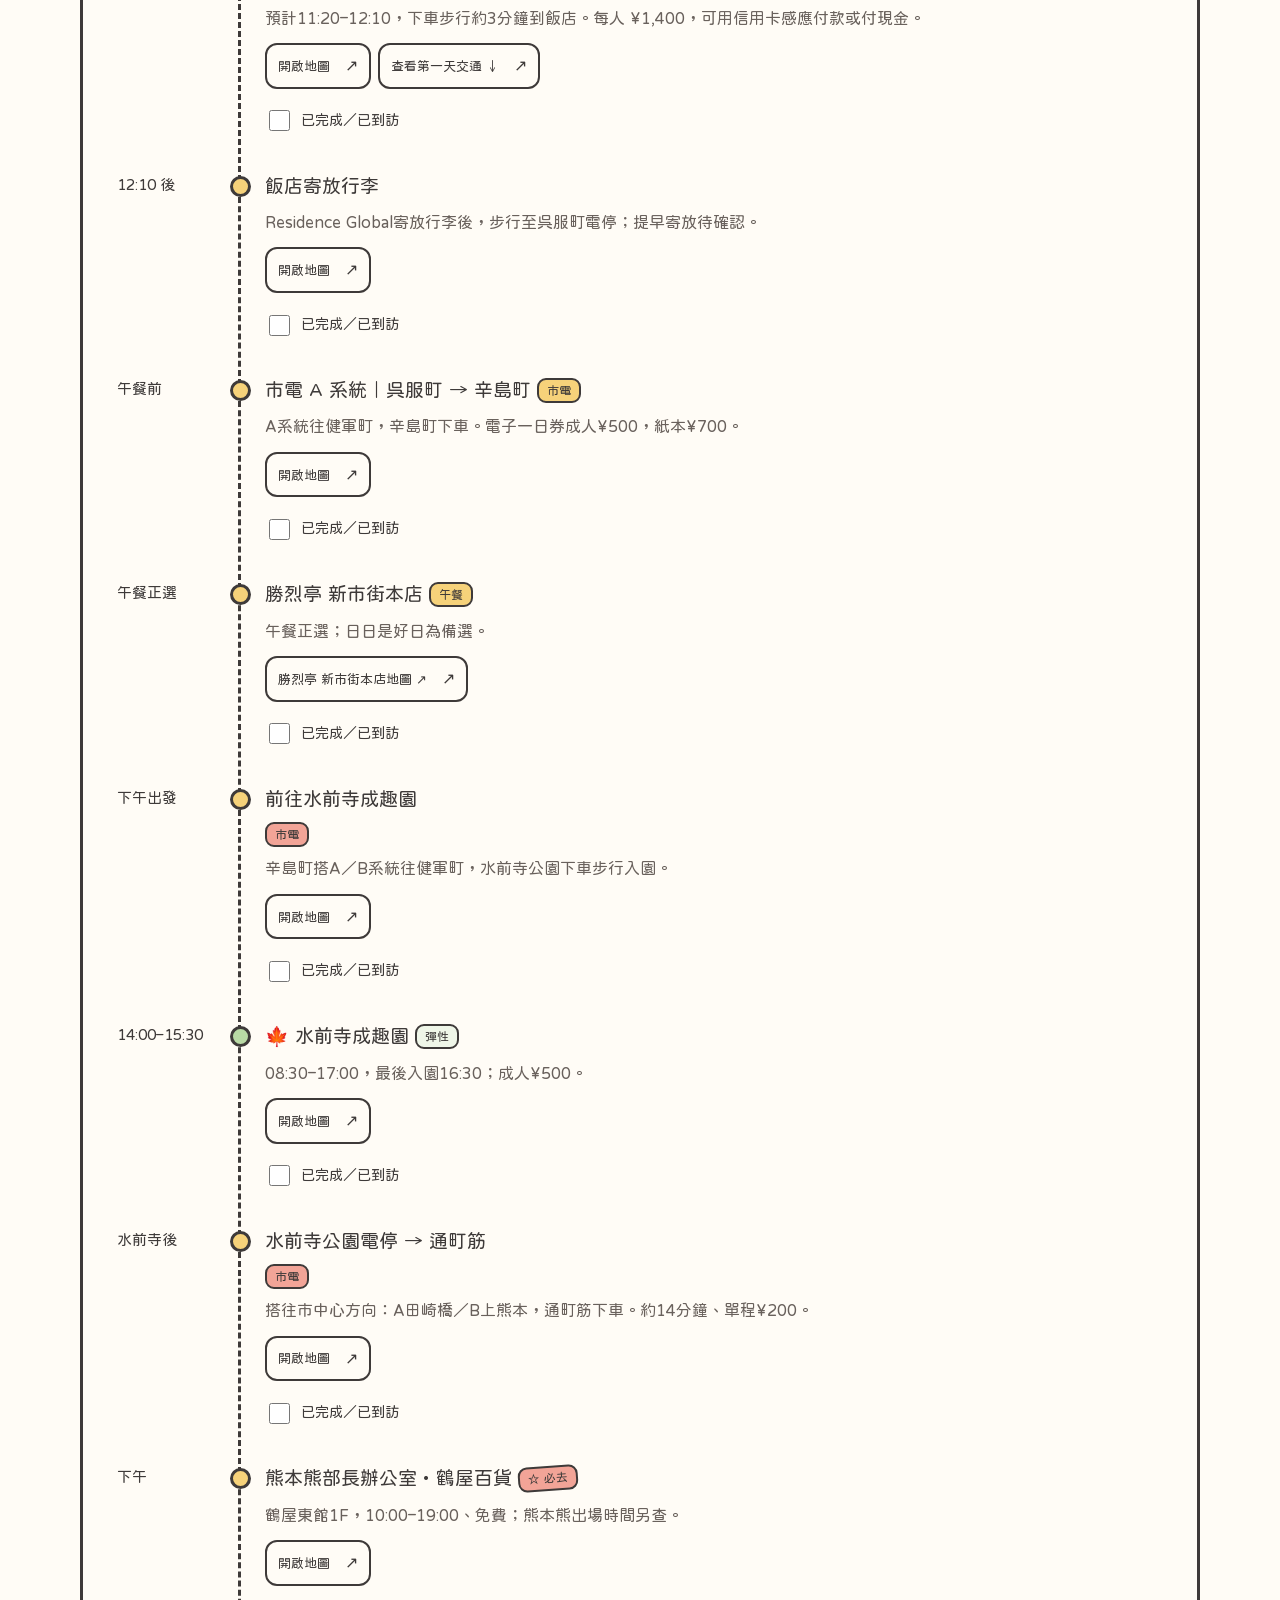
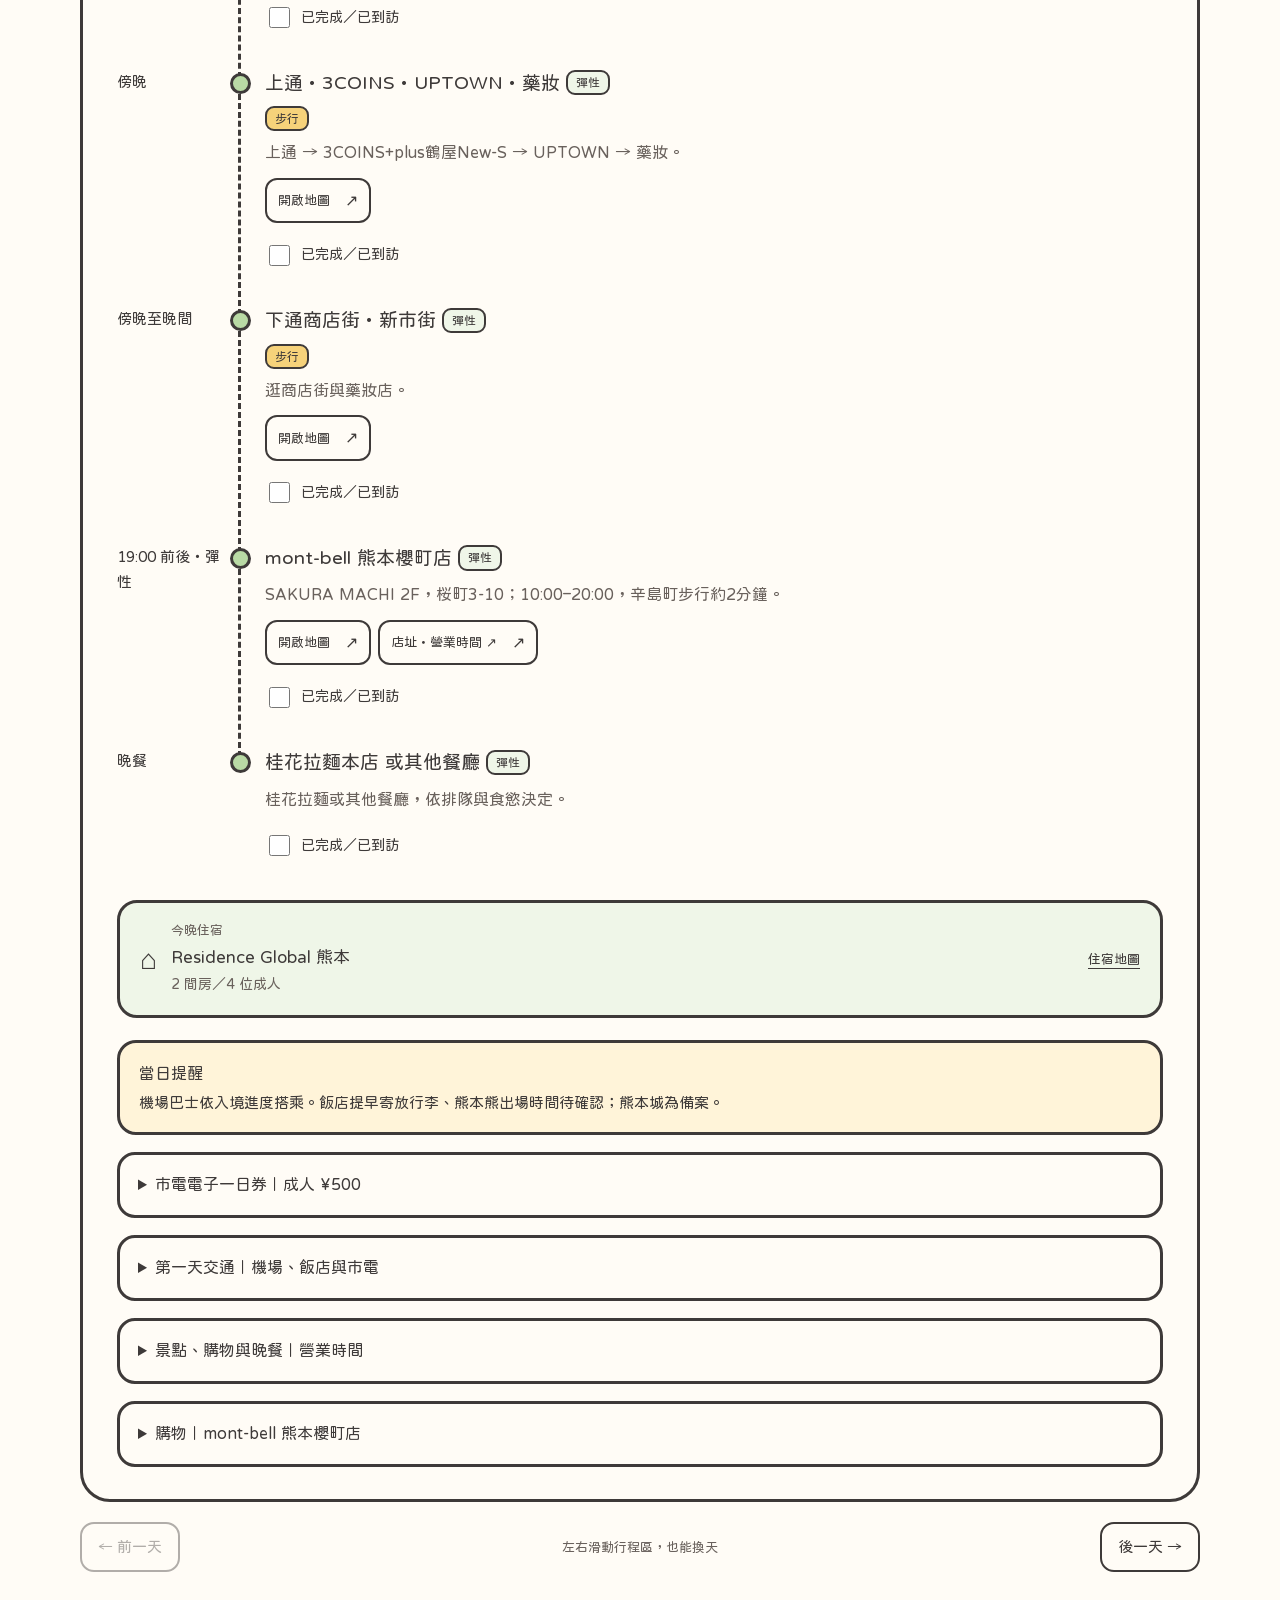
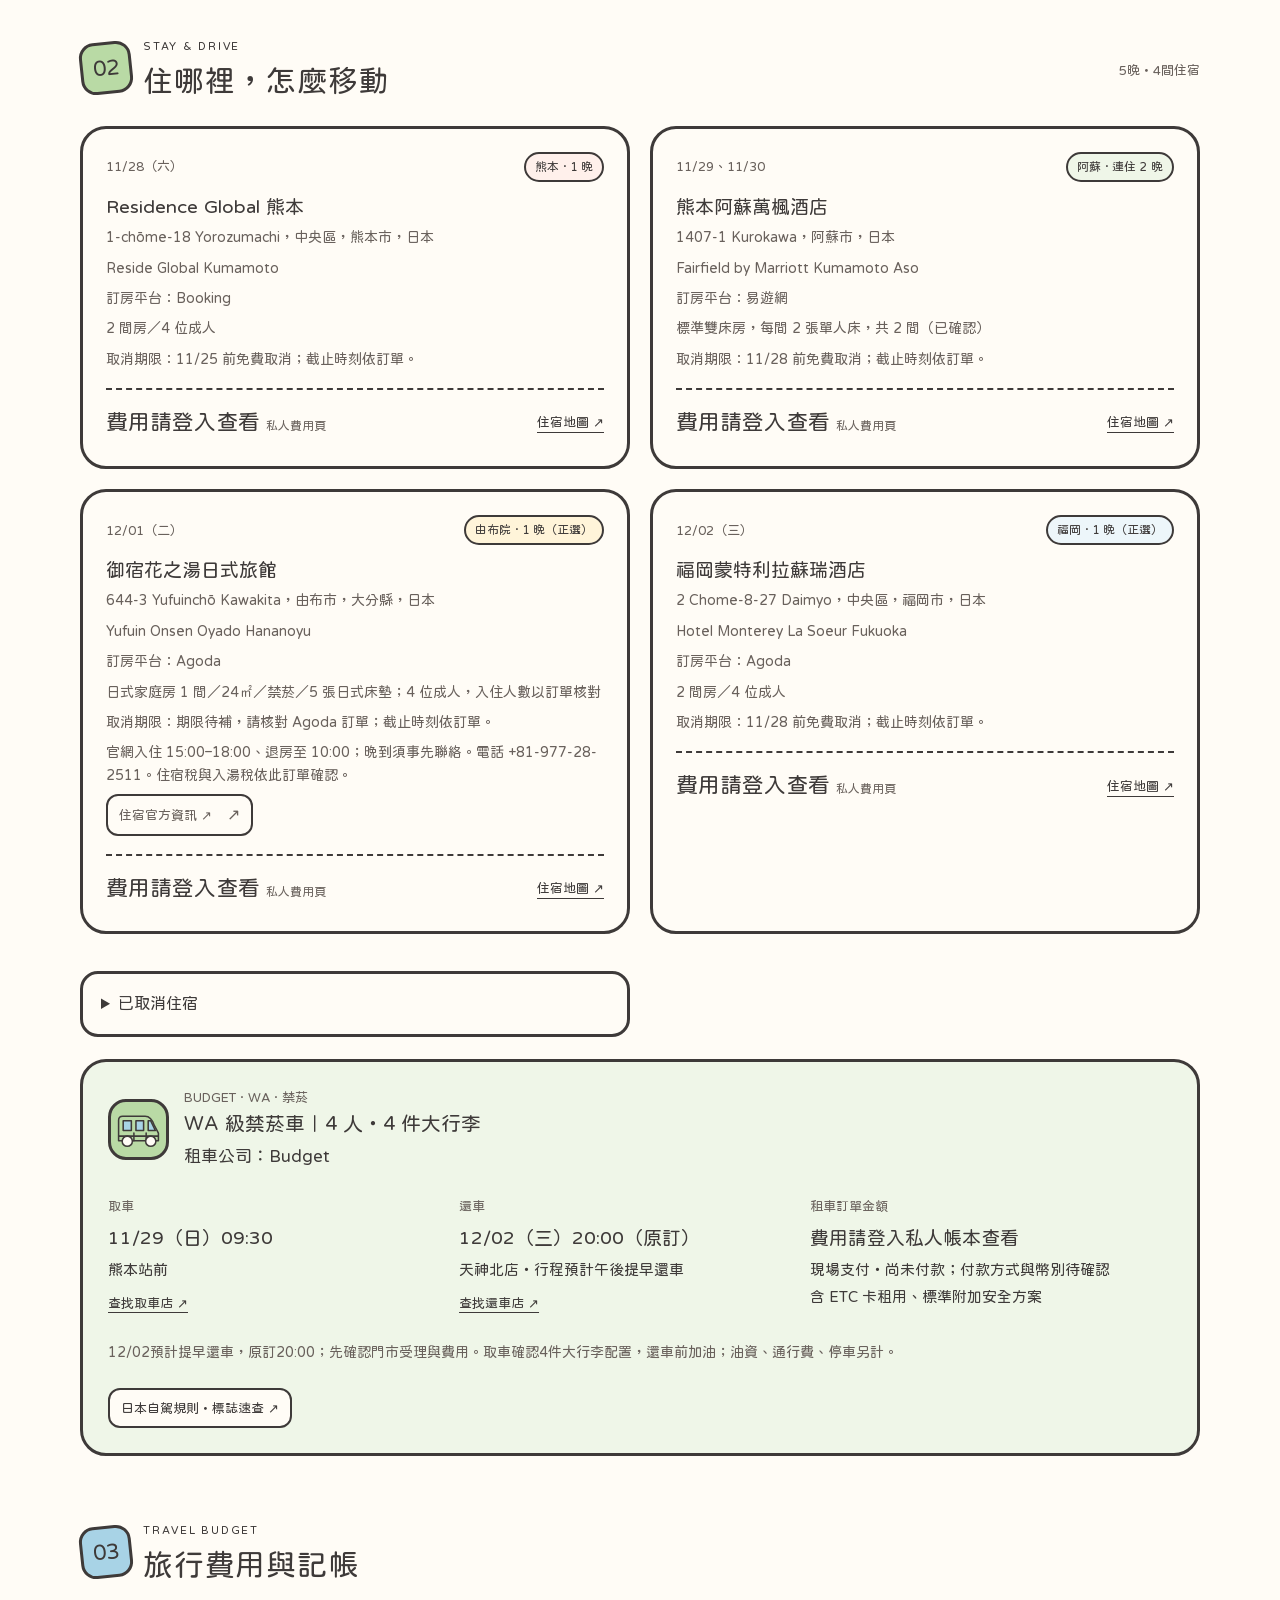
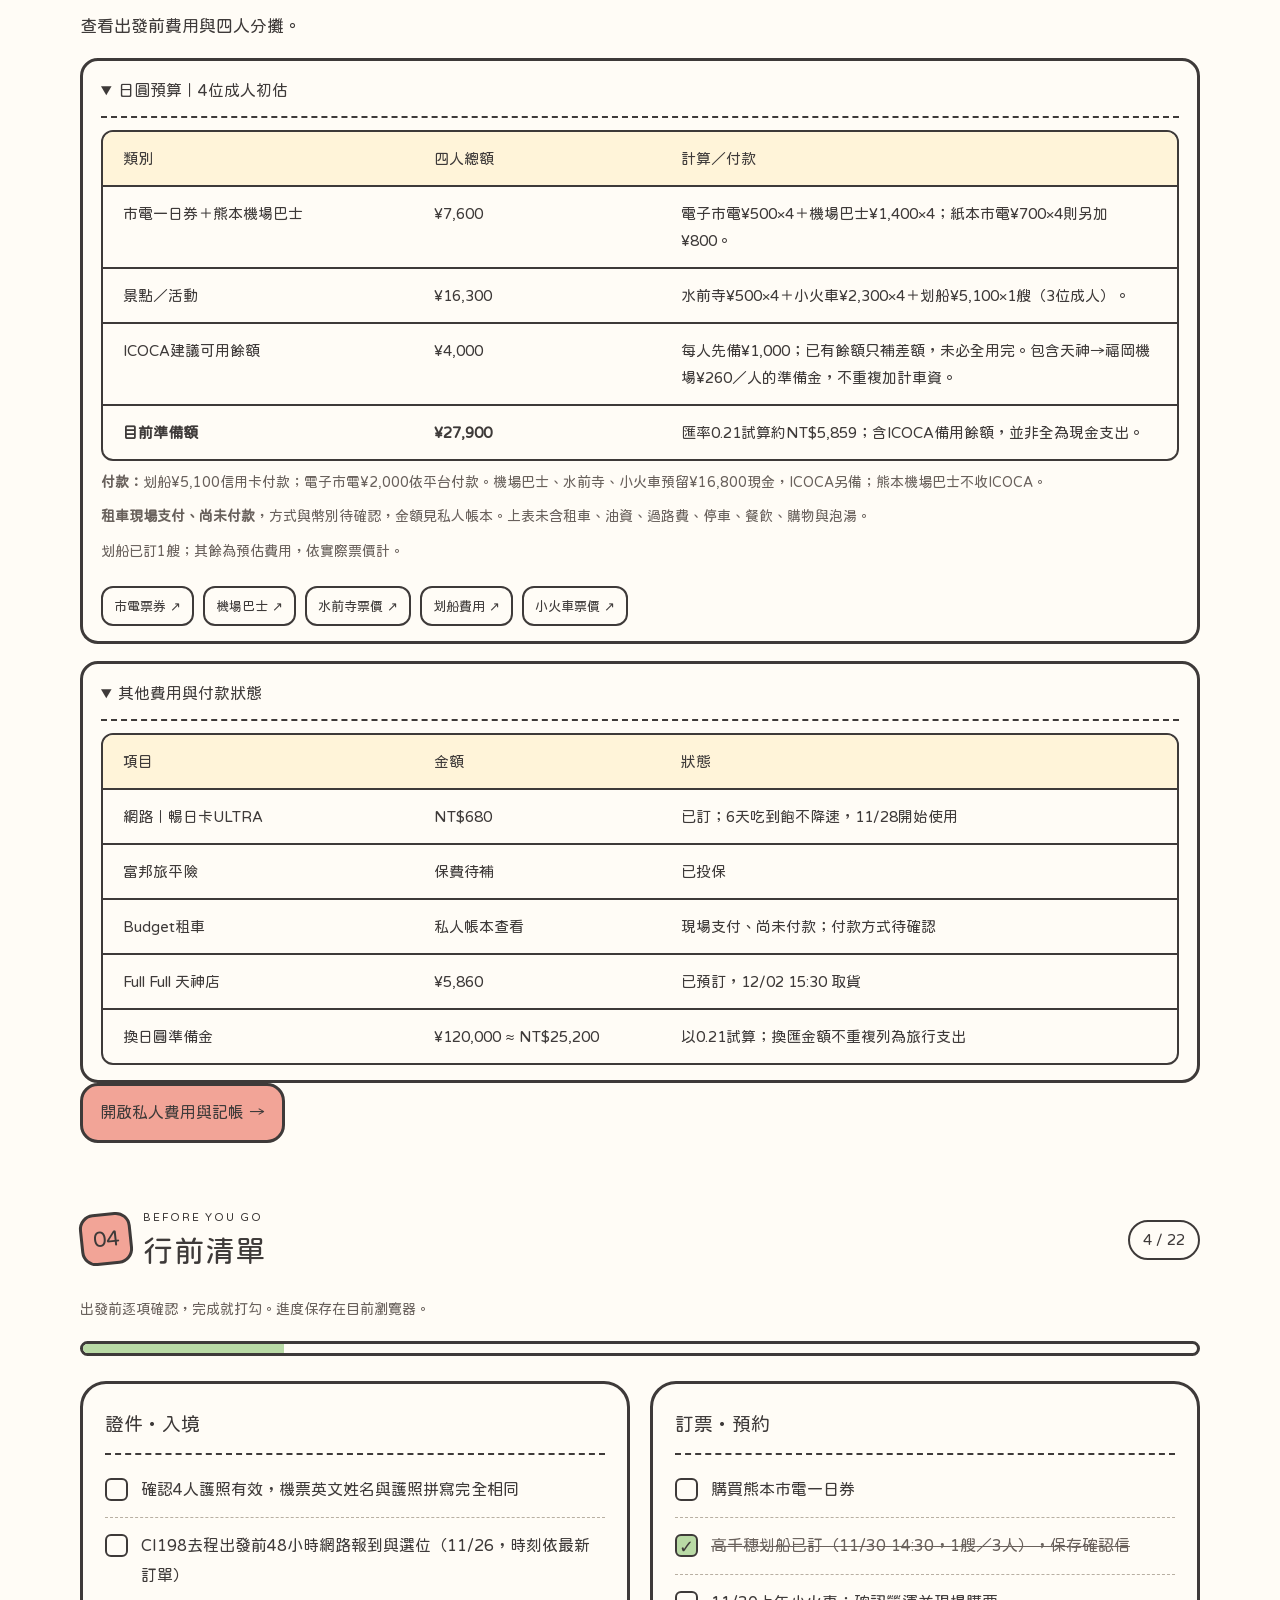
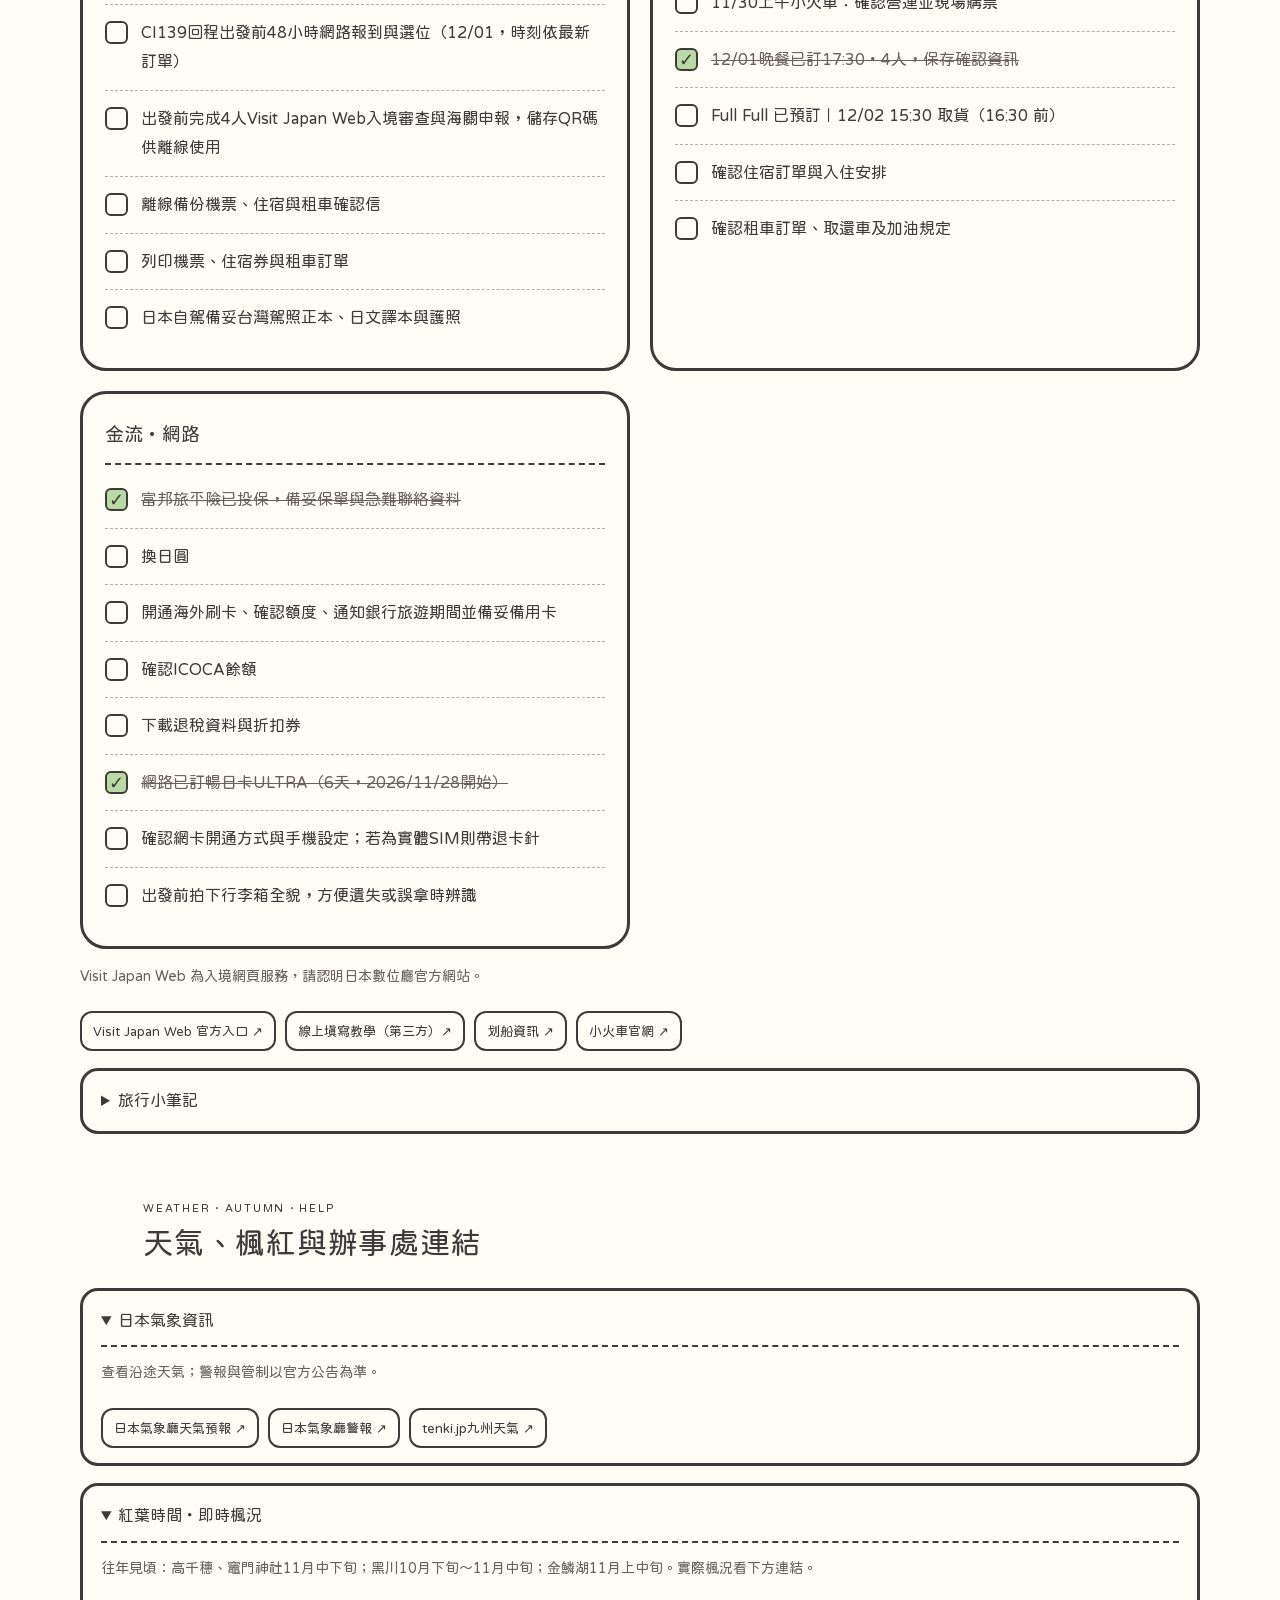
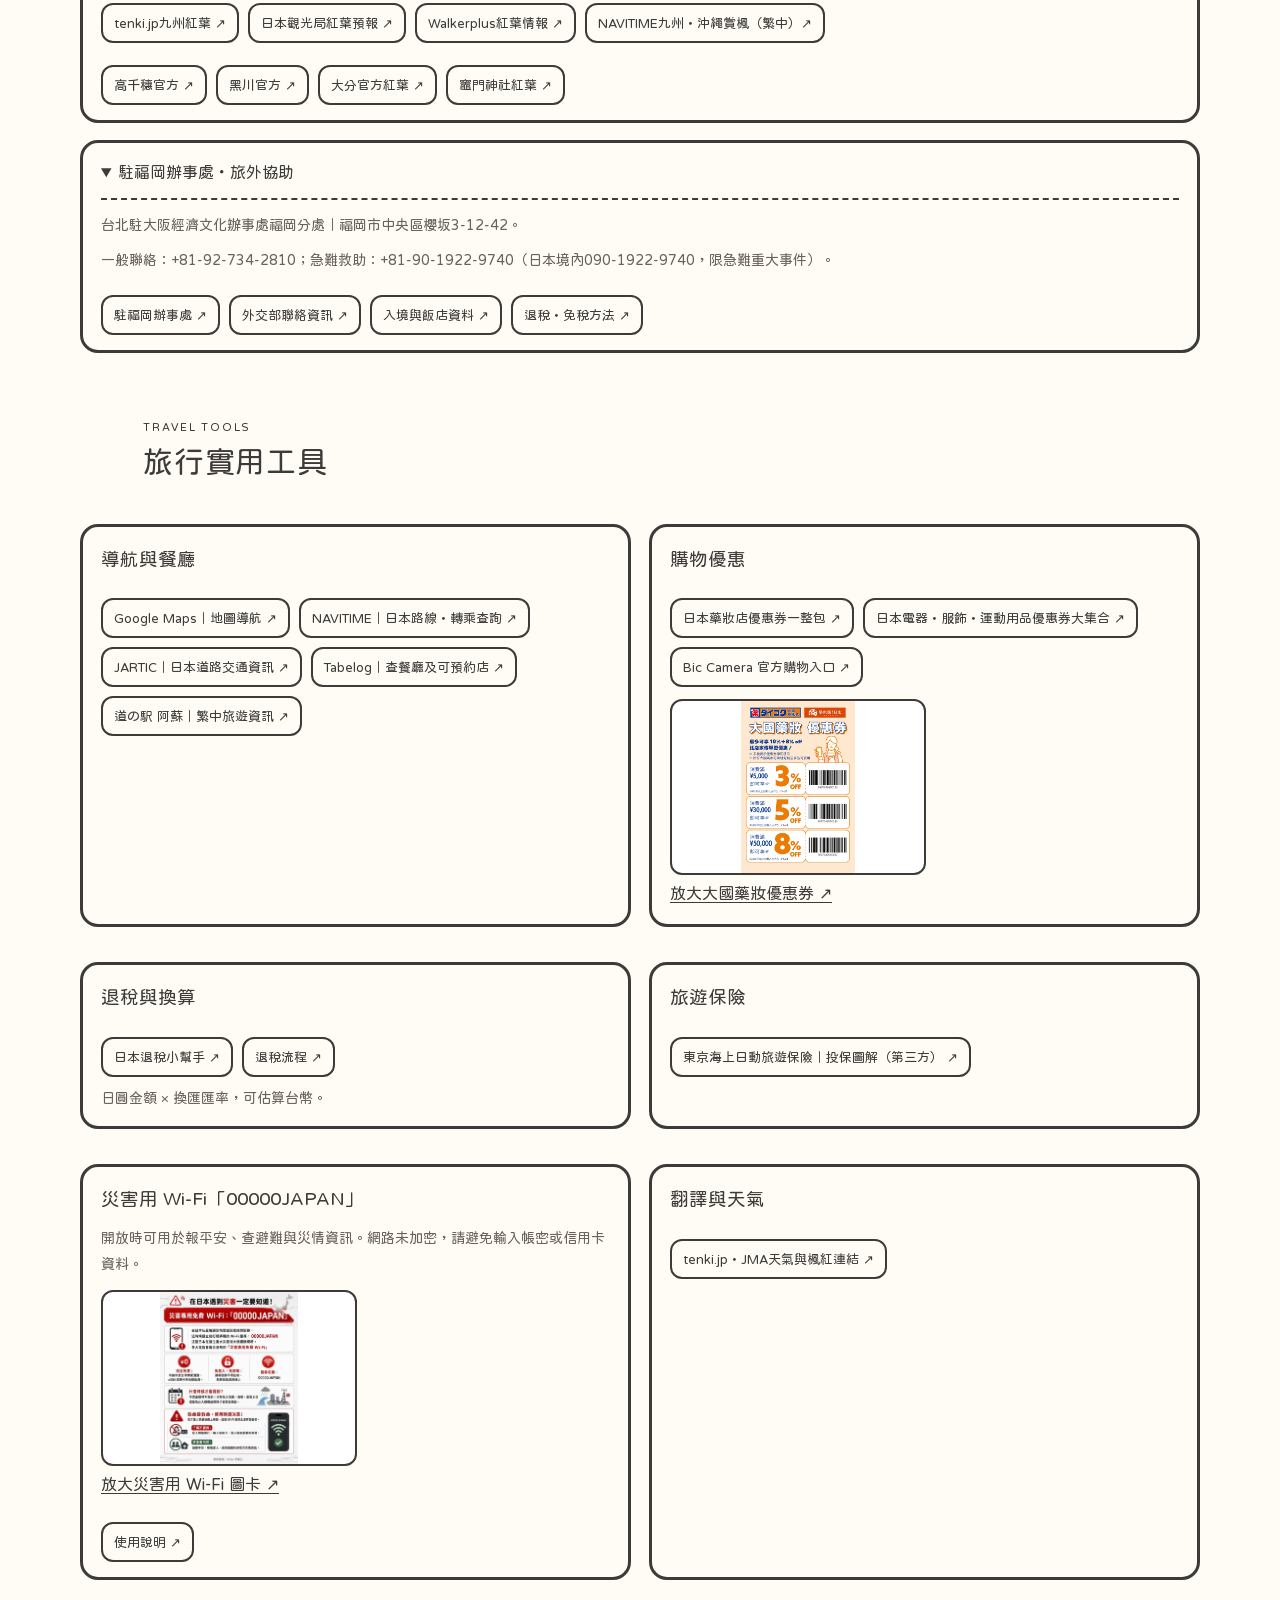
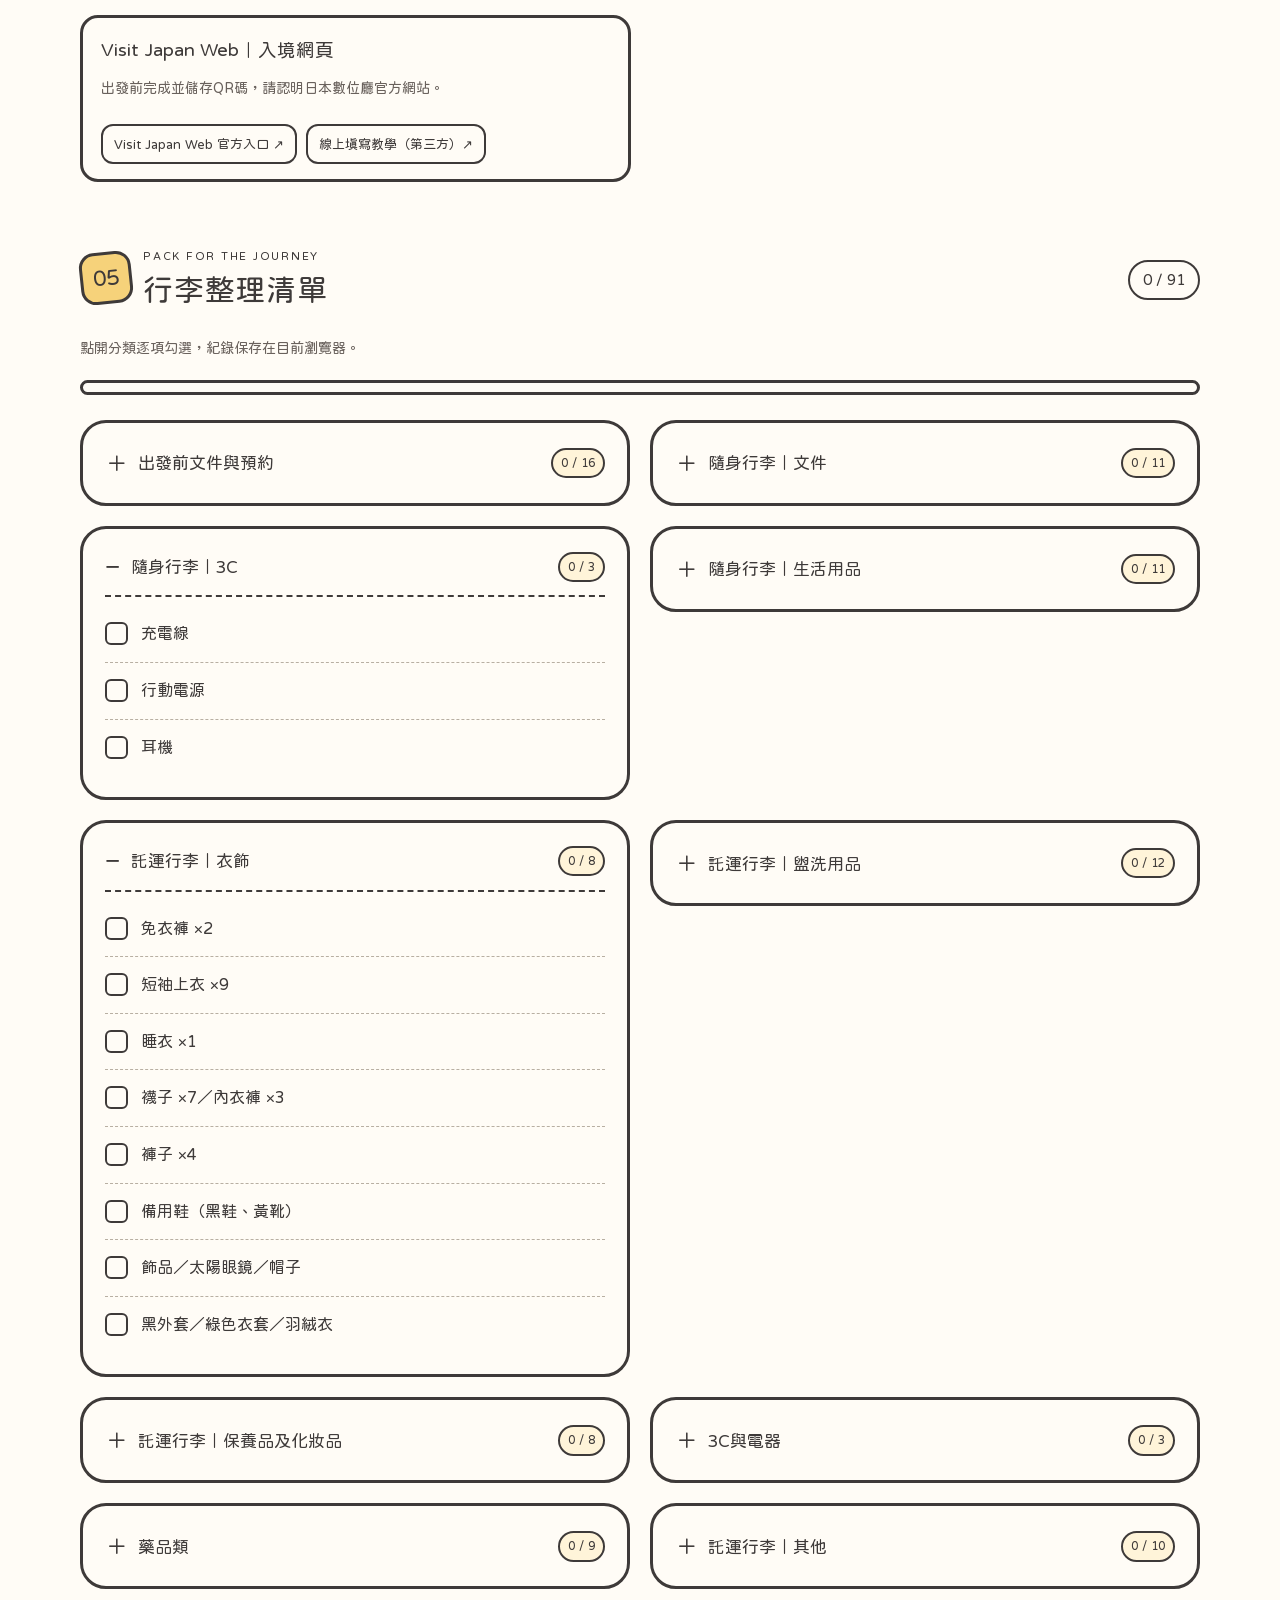
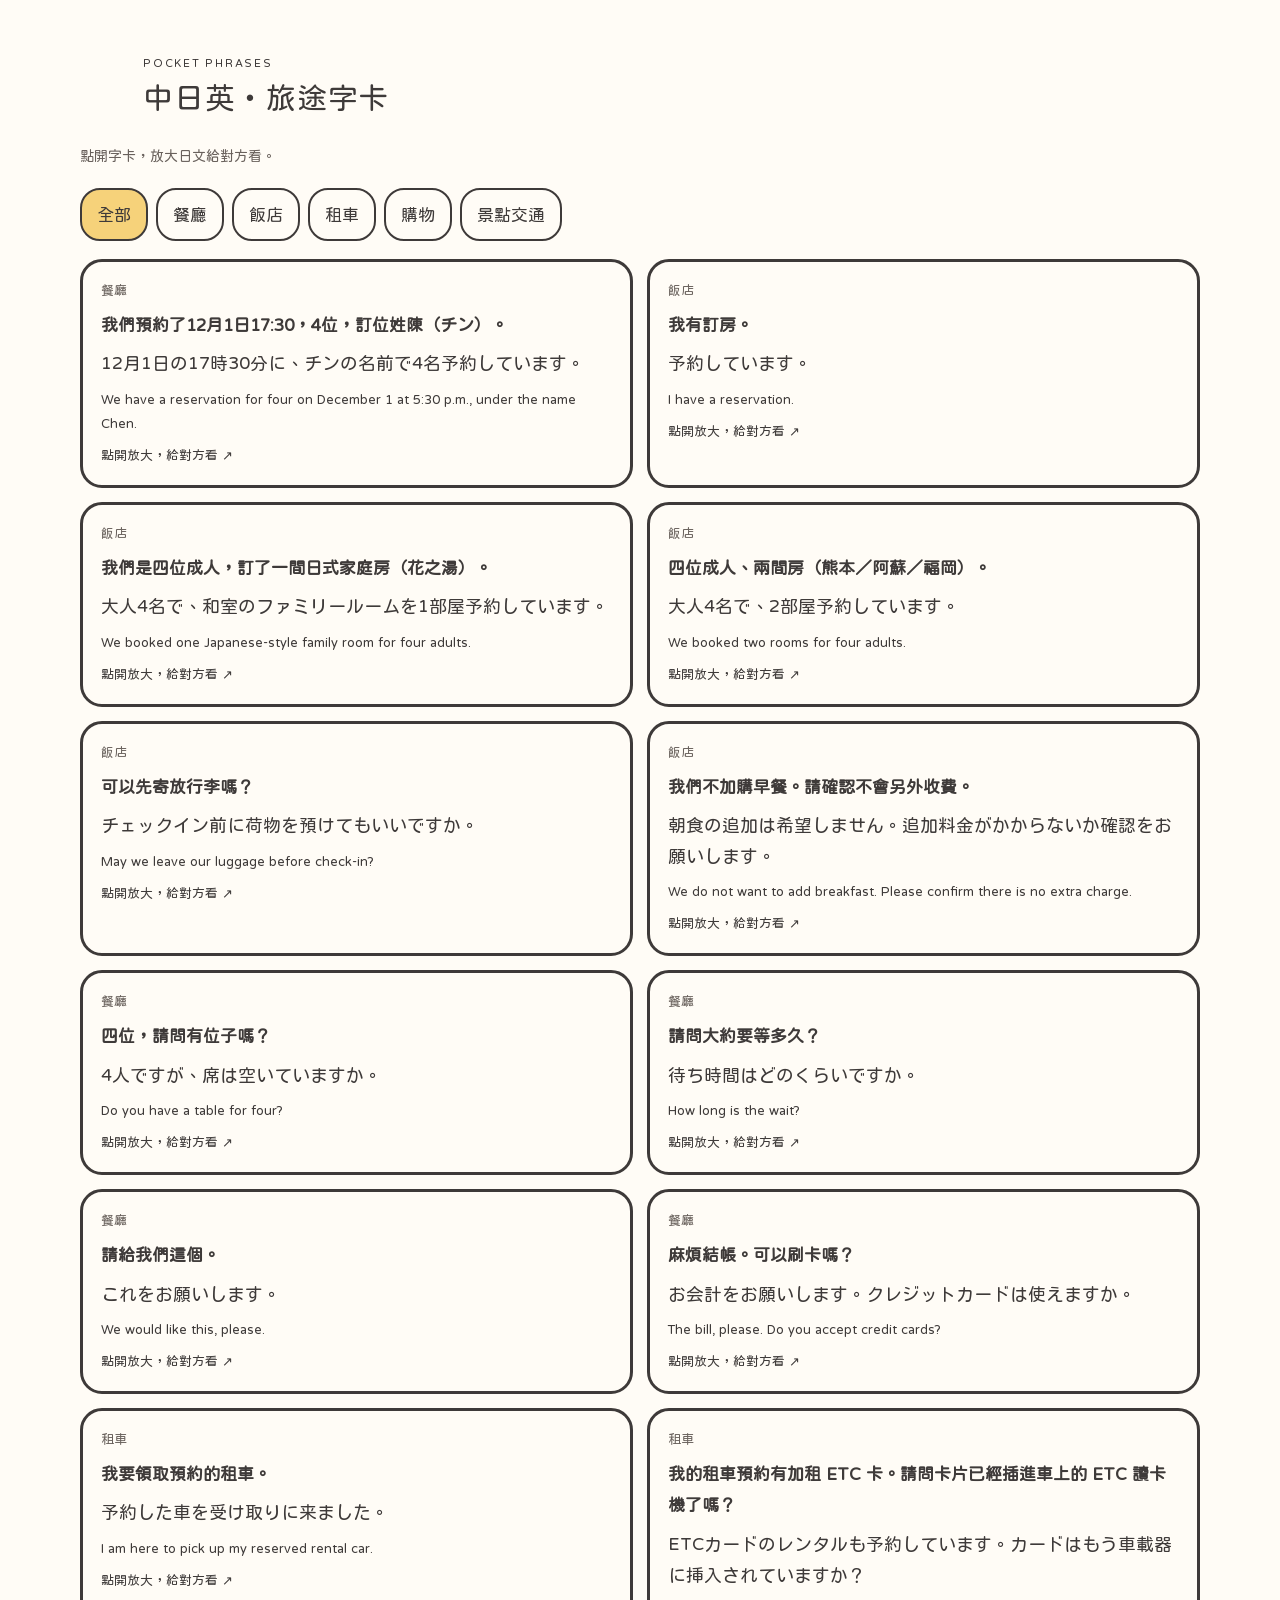
==== commit c2e224c2: "同步花之湯入住安排與 ETC、加油字卡" ====
--- a/index.html
+++ b/index.html
@@ -11,8 +11,8 @@
   <link rel="preconnect" href="https://fonts.gstatic.com" crossorigin>
   <link href="https://fonts.googleapis.com/css2?family=Huninn&display=swap" rel="stylesheet">
   <link rel="stylesheet" href="style.css?v=20261118-tools">
-  <script src="data.js?v=20261122-car-nav" defer></script>
-  <script src="app.js?v=20261122-car-nav" defer></script>
+  <script src="data.js?v=20261125-checkin-cards" defer></script>
+  <script src="app.js?v=20261125-checkin-cards" defer></script>
   <script src="navigation.js?v=20261118-tools" defer></script>
 </head>
 <body>
@@ -98,7 +98,7 @@
     <section id="packing" class="section"><div class="section-heading"><div><p class="eyebrow">PACK FOR THE JOURNEY</p><h2>行李整理清單</h2></div><span id="packing-counter" class="counter" aria-live="polite"></span></div><p class="intro-muted">點開分類逐項勾選，紀錄保存在目前瀏覽器。</p><div id="packing-track" class="progress-track" role="progressbar" aria-label="行李整理進度" aria-valuemin="0" aria-valuemax="100" aria-valuenow="0"><div id="packing-progress"></div></div><div id="packing-items" class="checklist-grid"></div></section>
     <section id="phrases" class="section"><div class="section-heading"><div><p class="eyebrow">POCKET PHRASES</p><h2>中日英・旅途字卡</h2></div></div><p class="intro-muted">點開字卡，放大日文給對方看。</p><div id="phrase-filters" class="phrase-filters" aria-label="字卡分類"></div><div id="phrase-list" class="phrase-grid"></div></section>
 <dialog id="phrase-dialog" aria-labelledby="phrase-dialog-title"><button id="phrase-close" type="button">關閉 ✕</button><h2 id="phrase-dialog-title"></h2><p id="phrase-dialog-ja" lang="ja"></p><p id="phrase-dialog-en" lang="en"></p></dialog>
-    <footer><div class="footer-mark">旅</div><p>把好風景，留給一起旅行的人。</p><span>九州賞楓之旅 · 整理：Misha</span><small>更新：2026/11/24｜營業、交通與票價依當日公告。</small></footer>
+    <footer><div class="footer-mark">旅</div><p>把好風景，留給一起旅行的人。</p><span>九州賞楓之旅 · 整理：Misha</span><small>更新：2026/11/25｜營業、交通與票價依當日公告。</small></footer>
   </main>
 </body>
 </html>
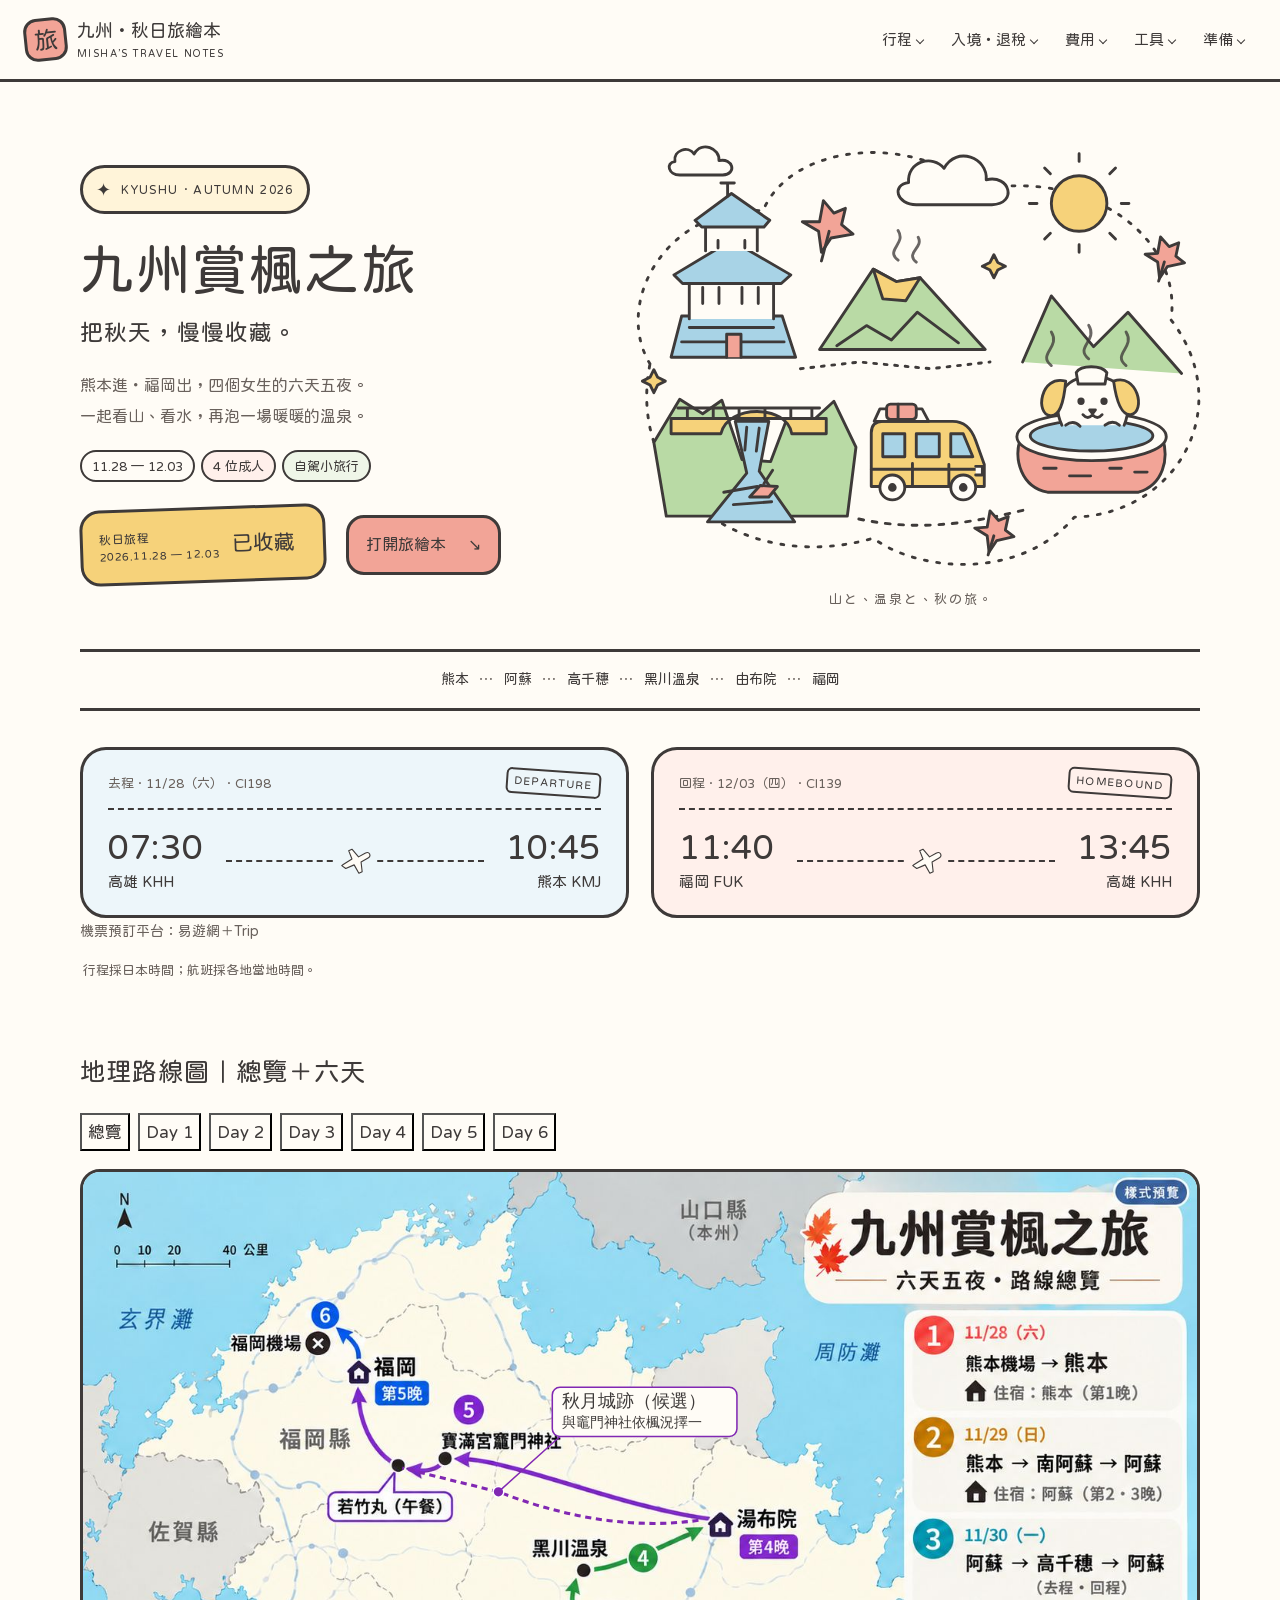
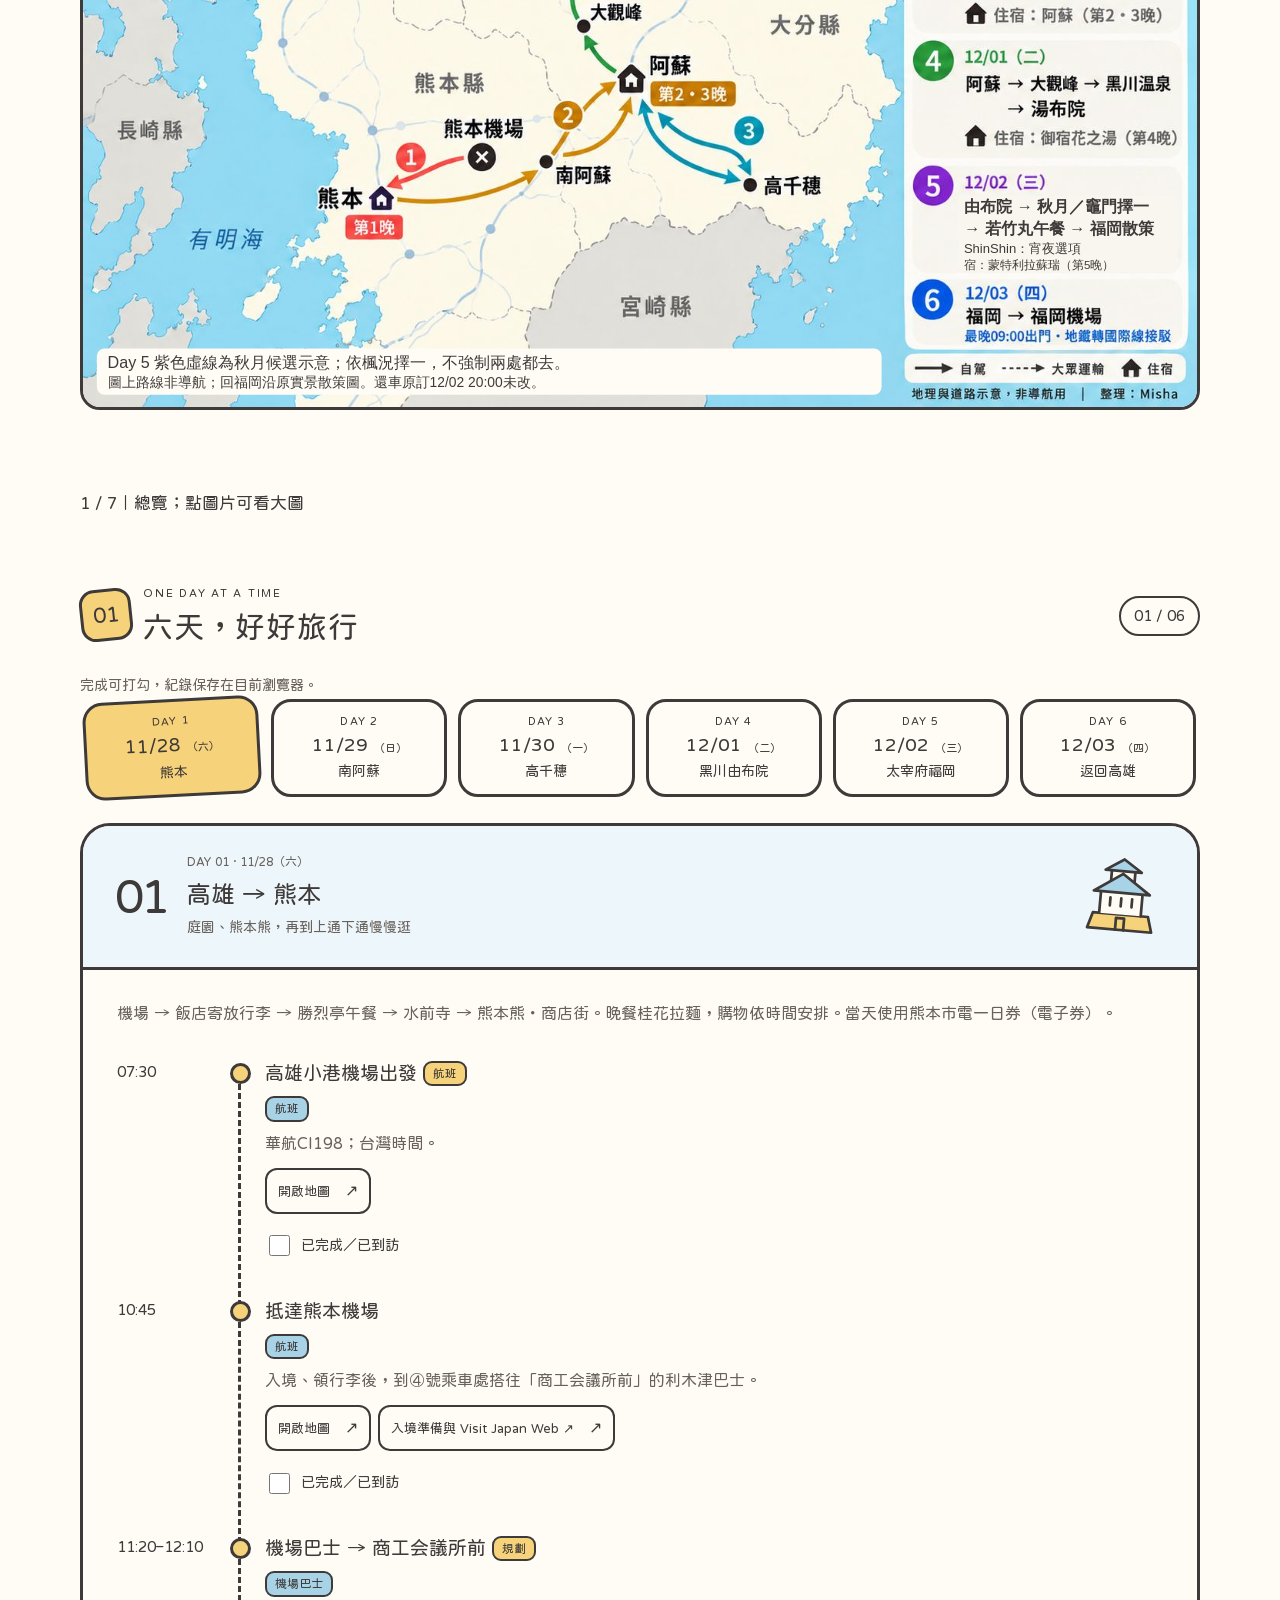
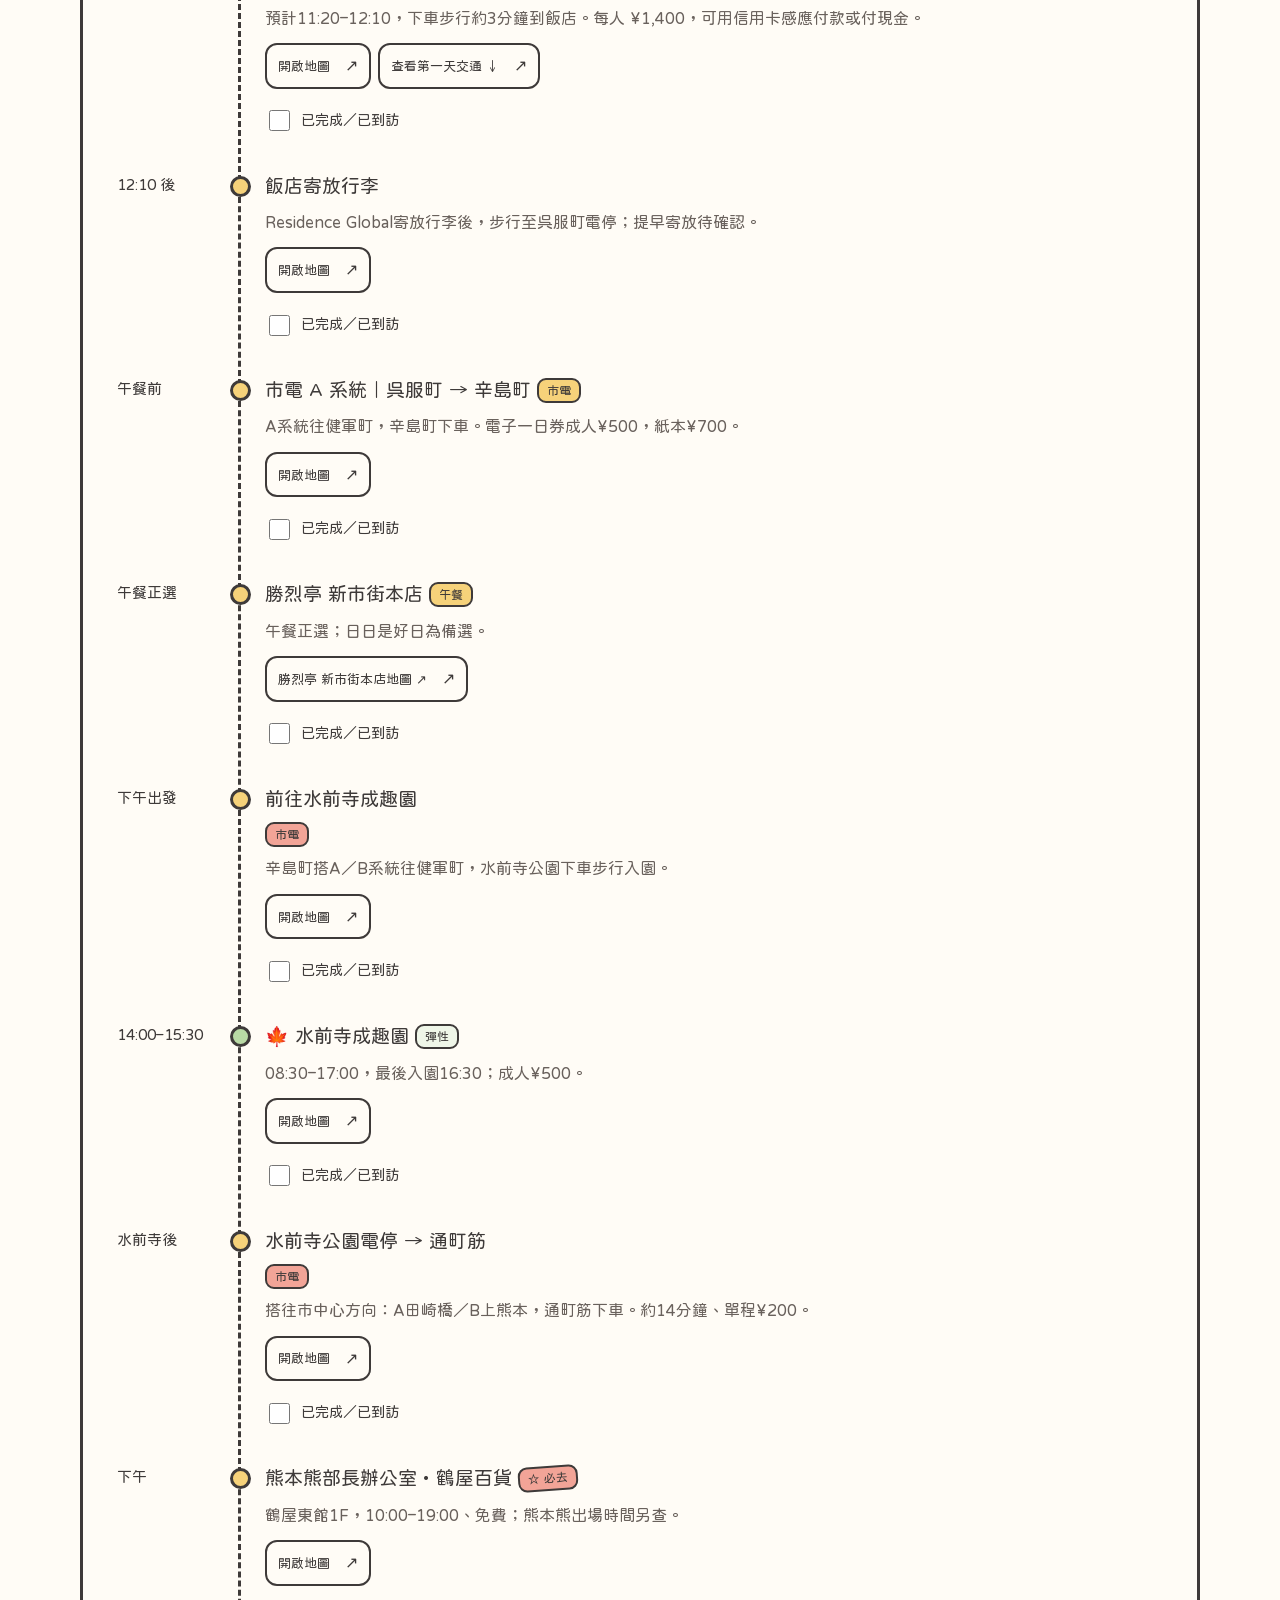
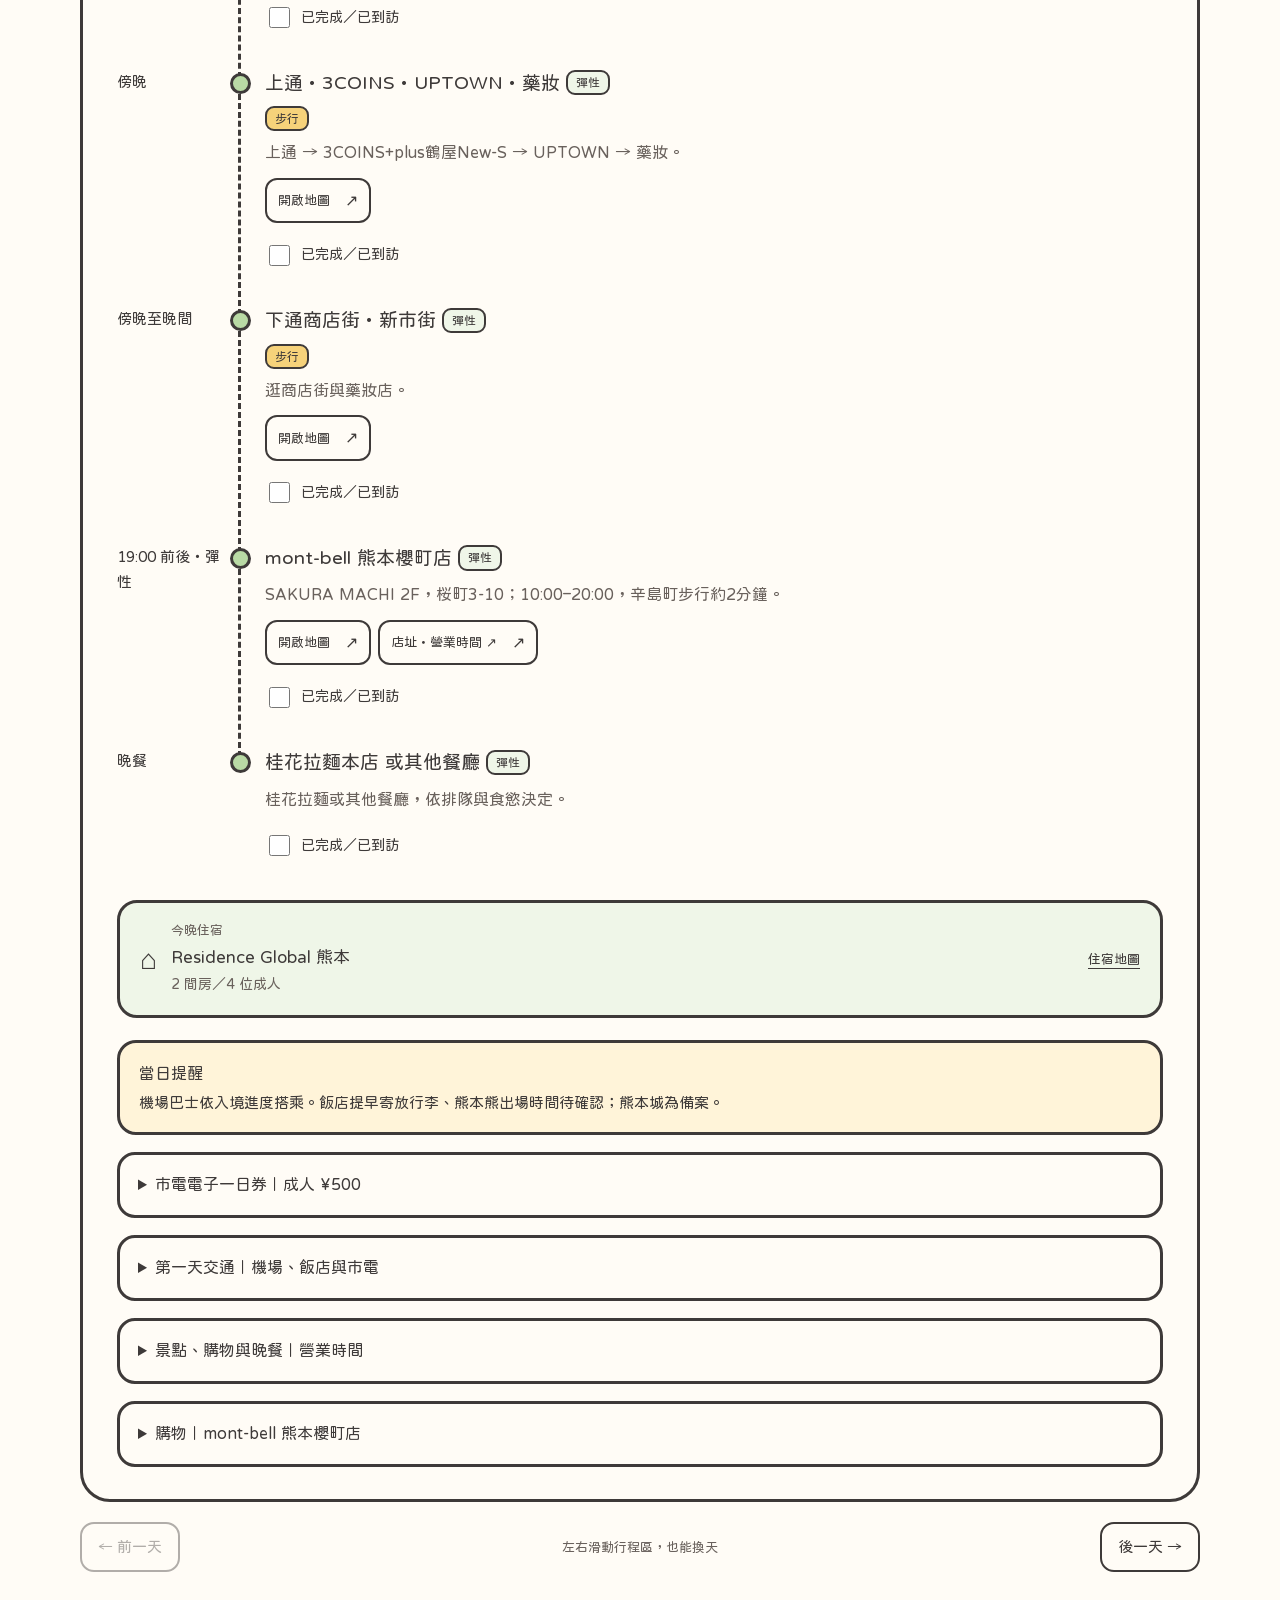
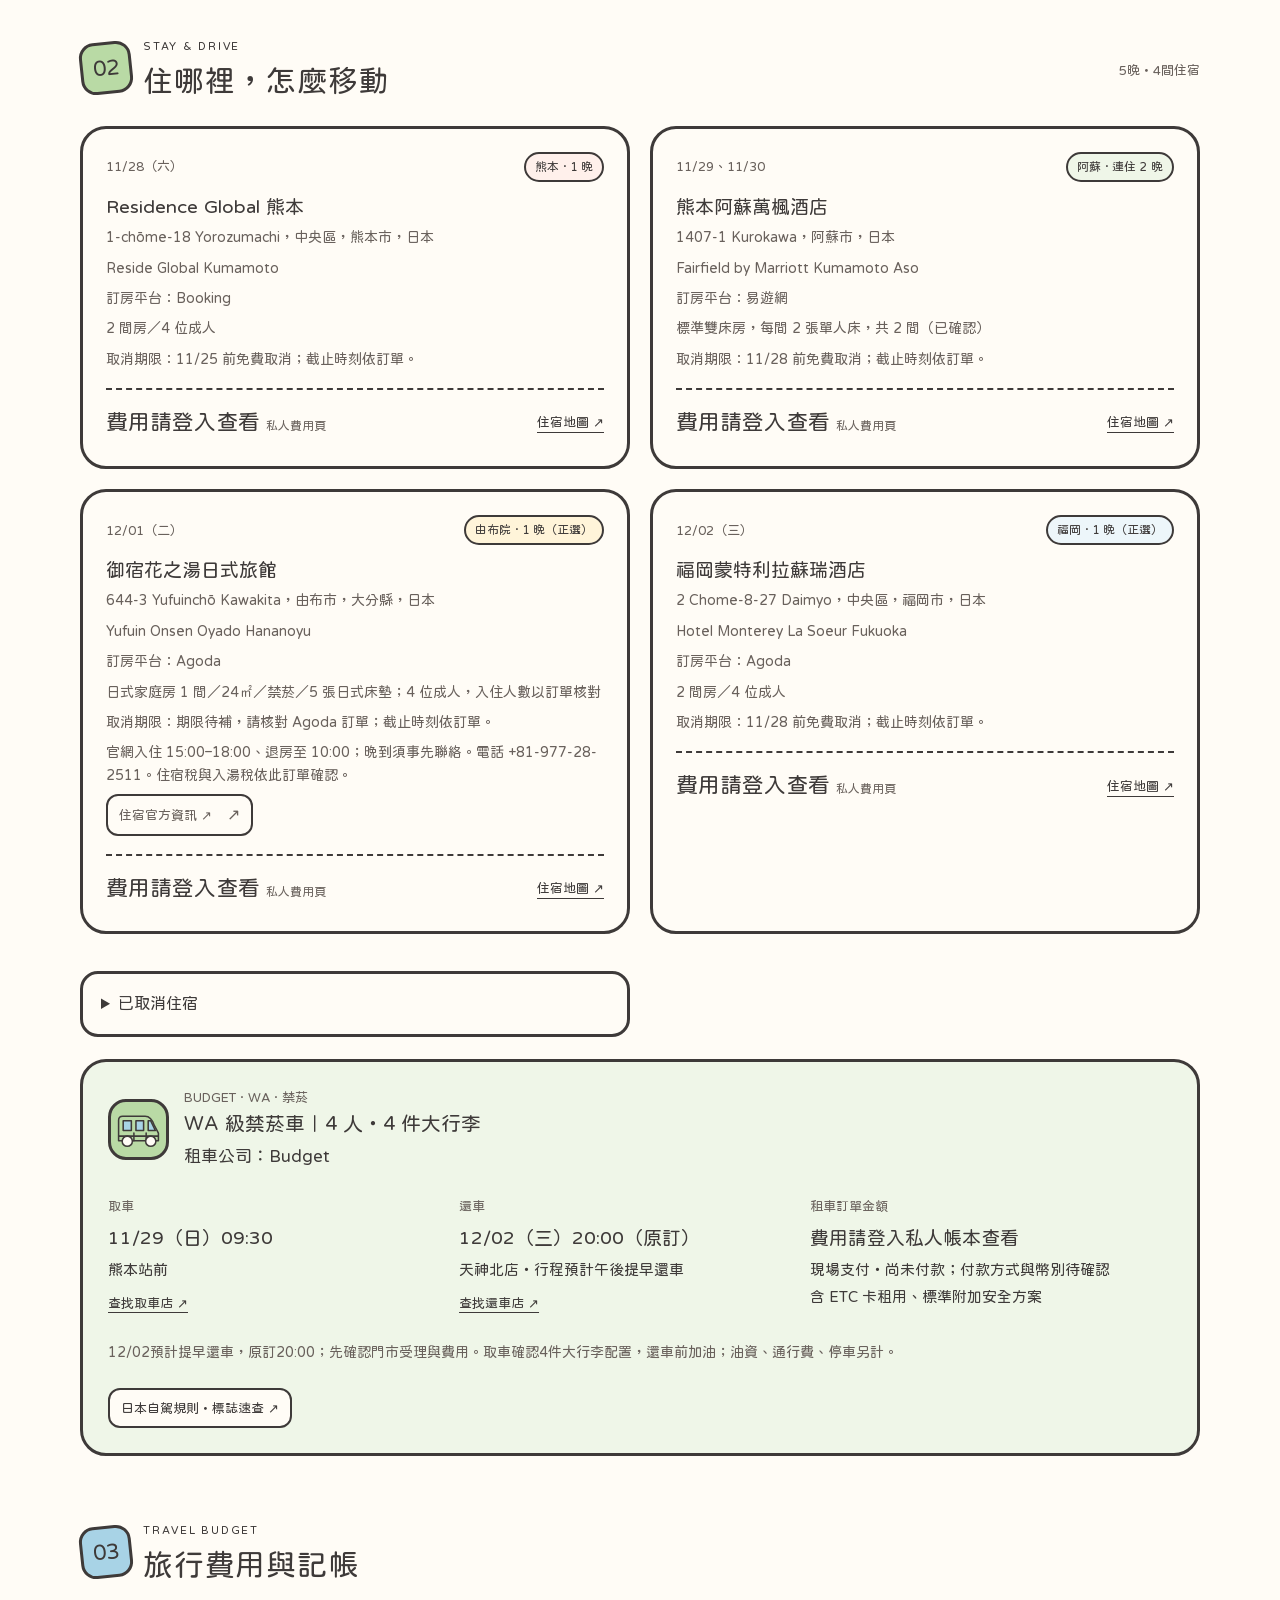
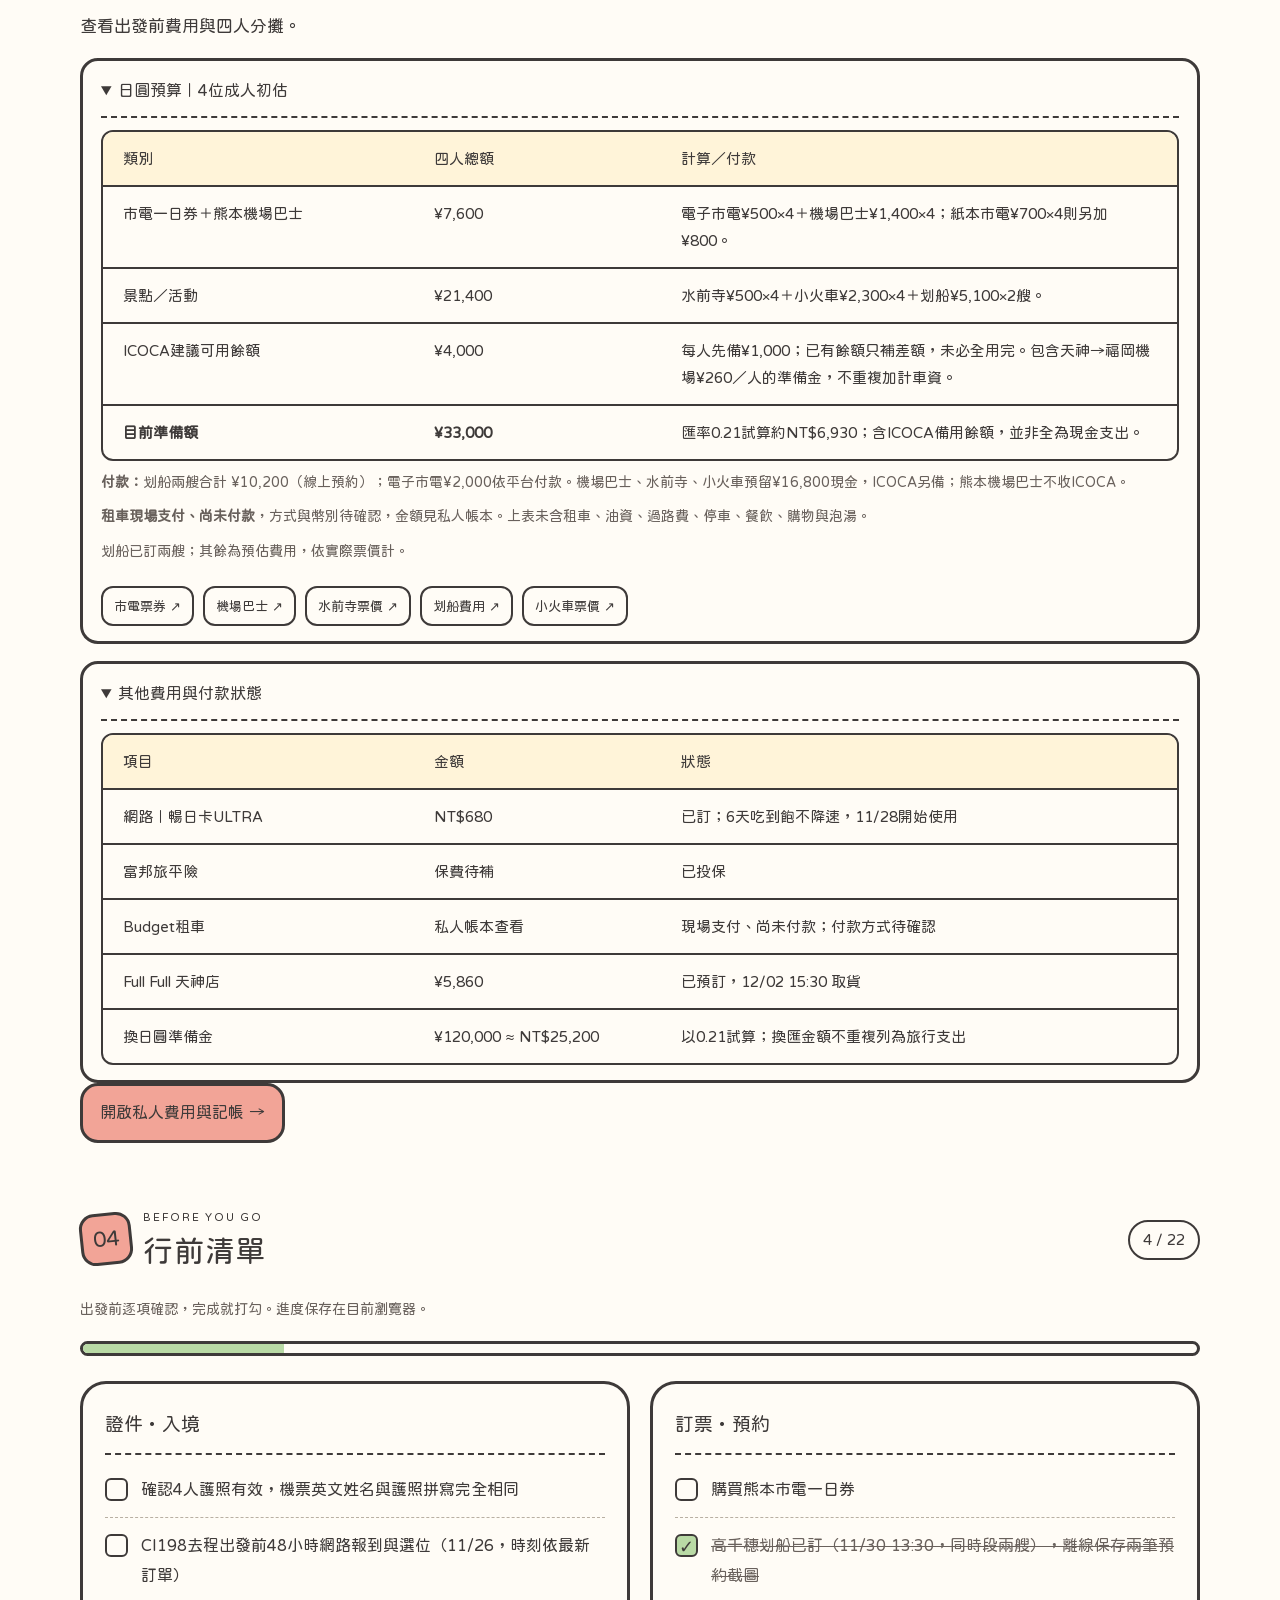
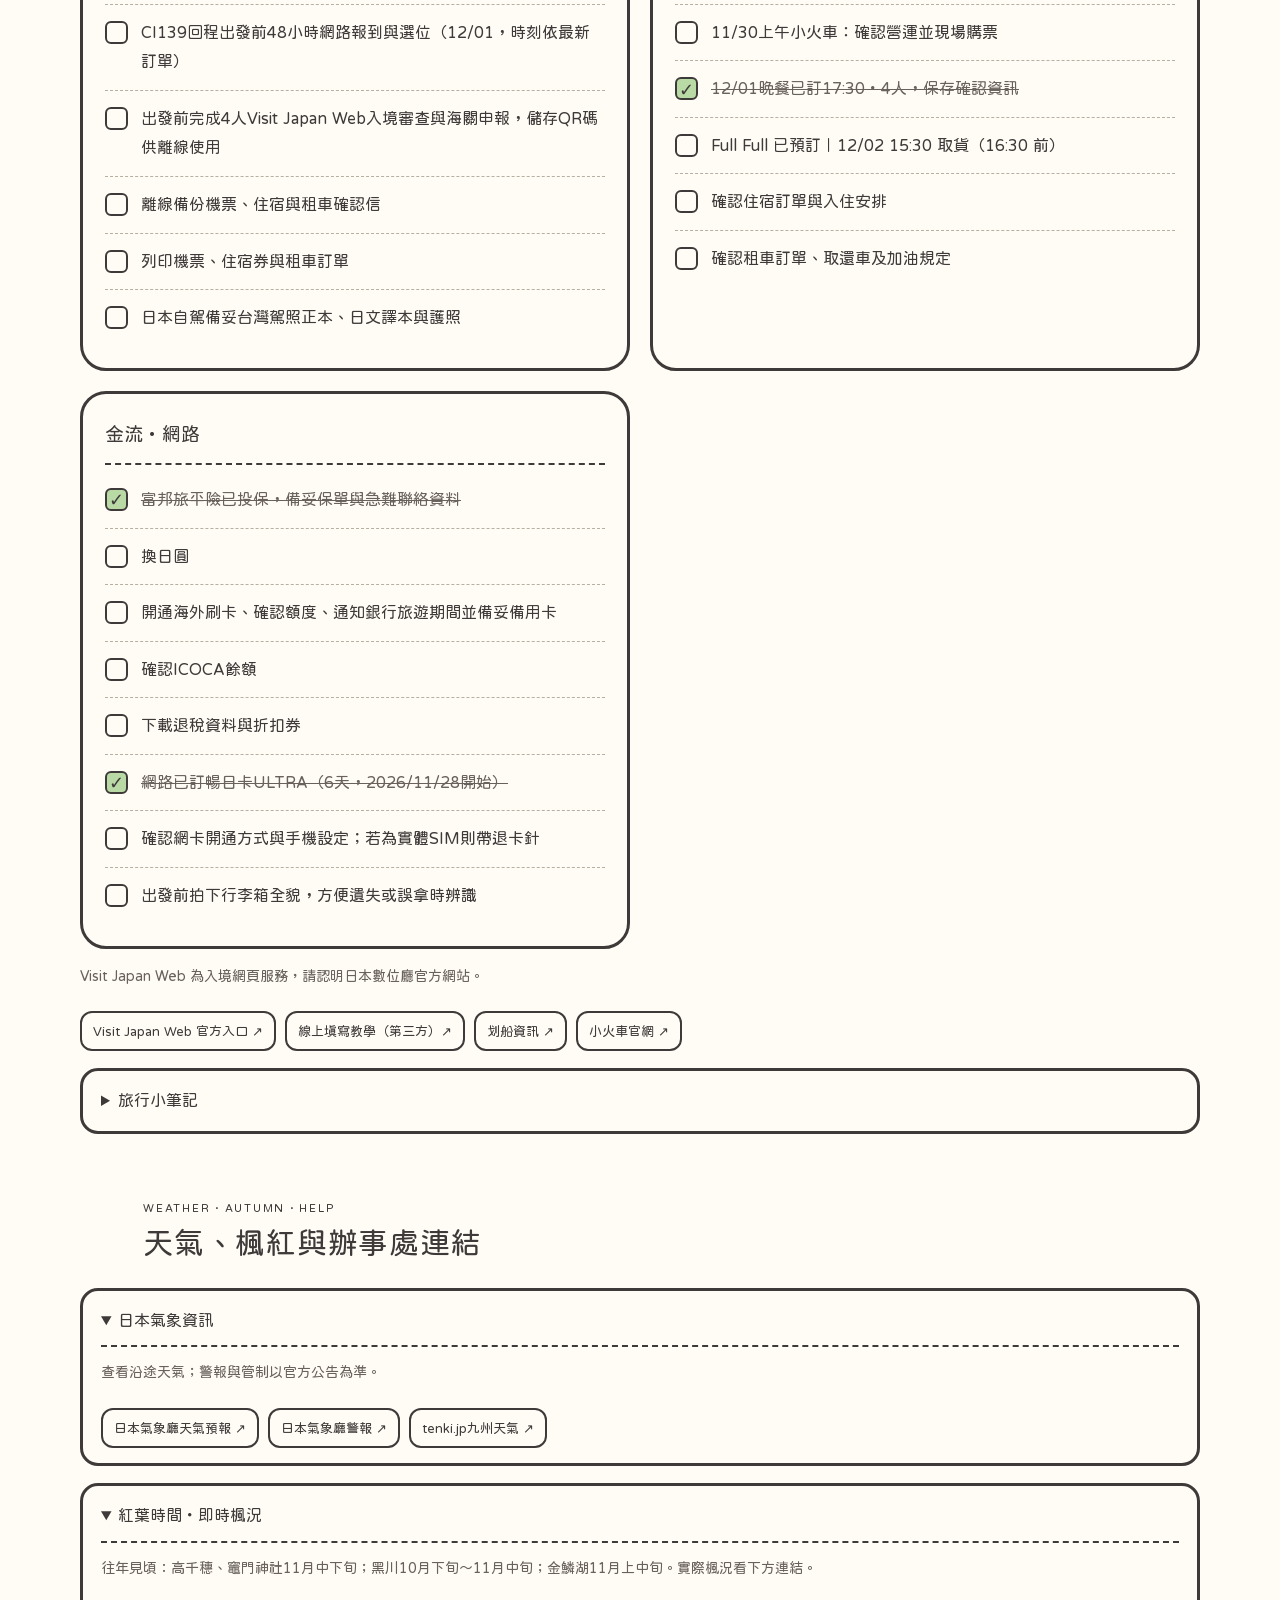
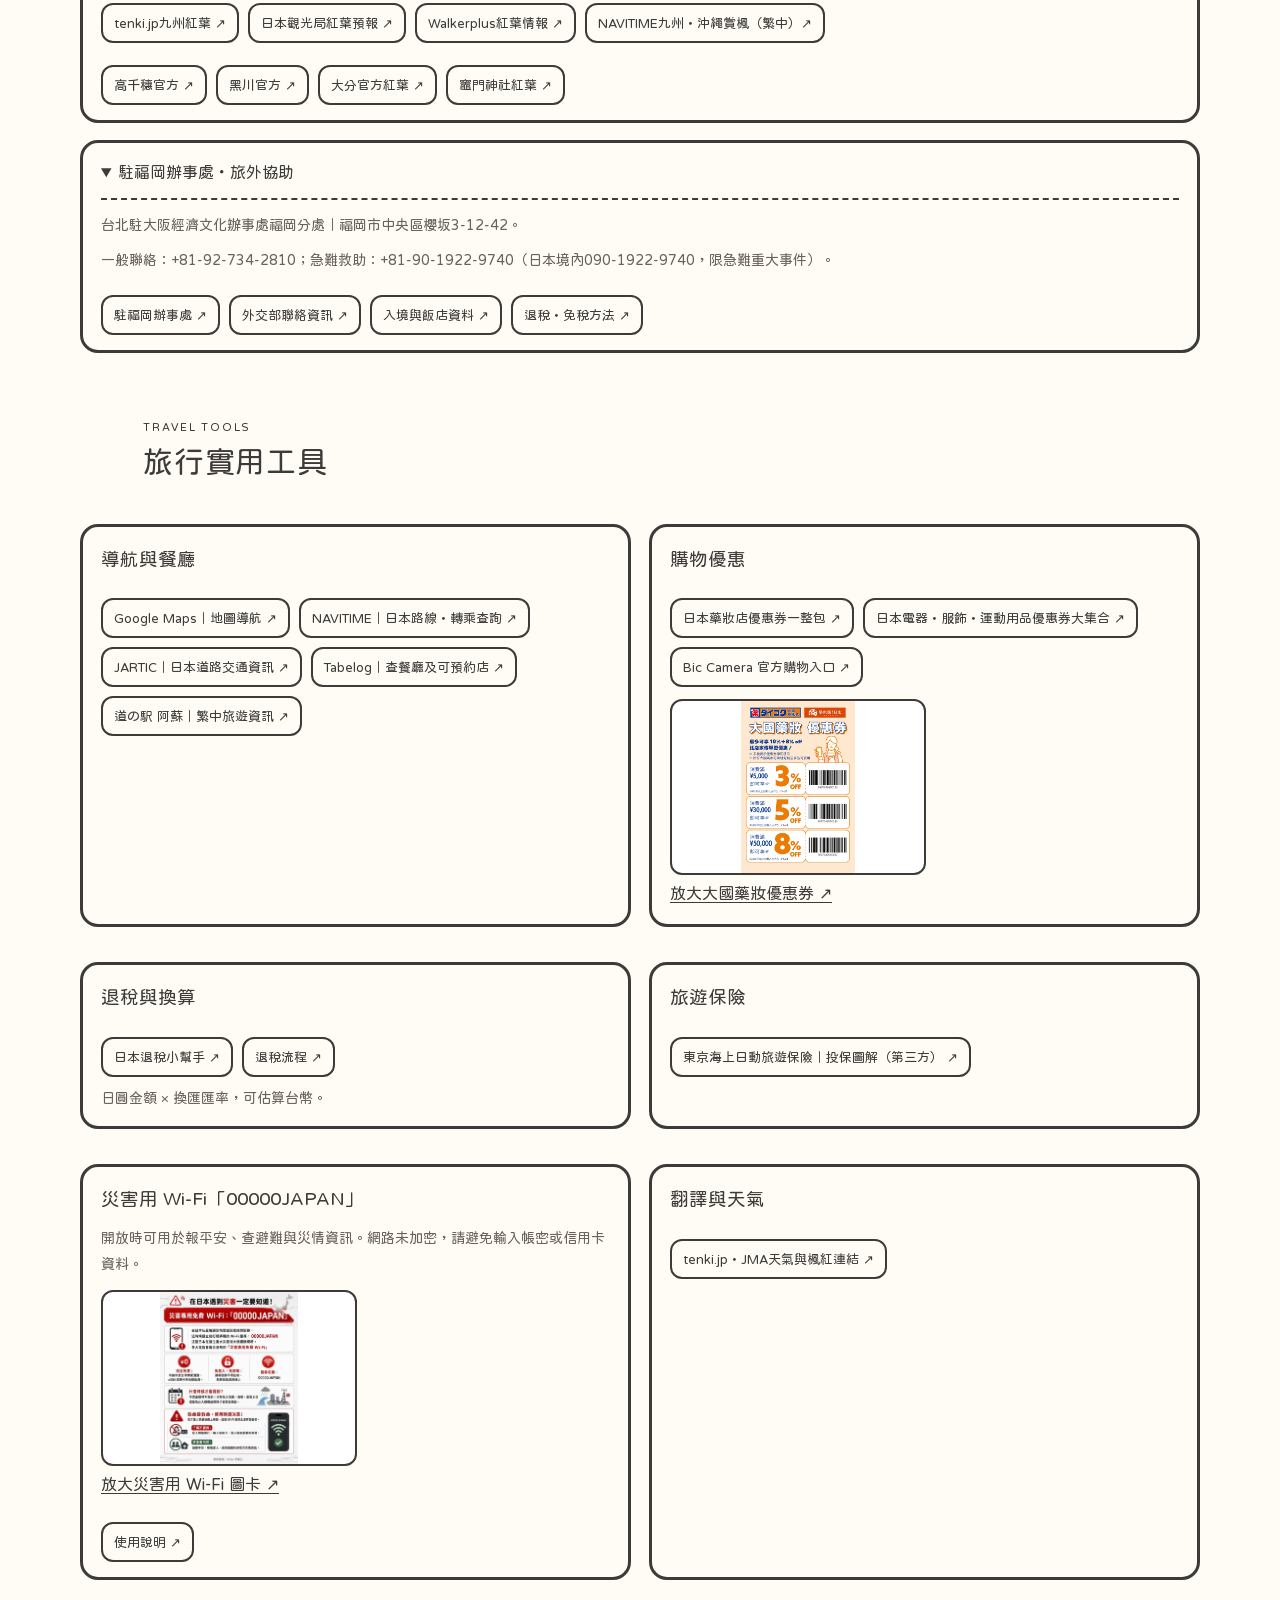
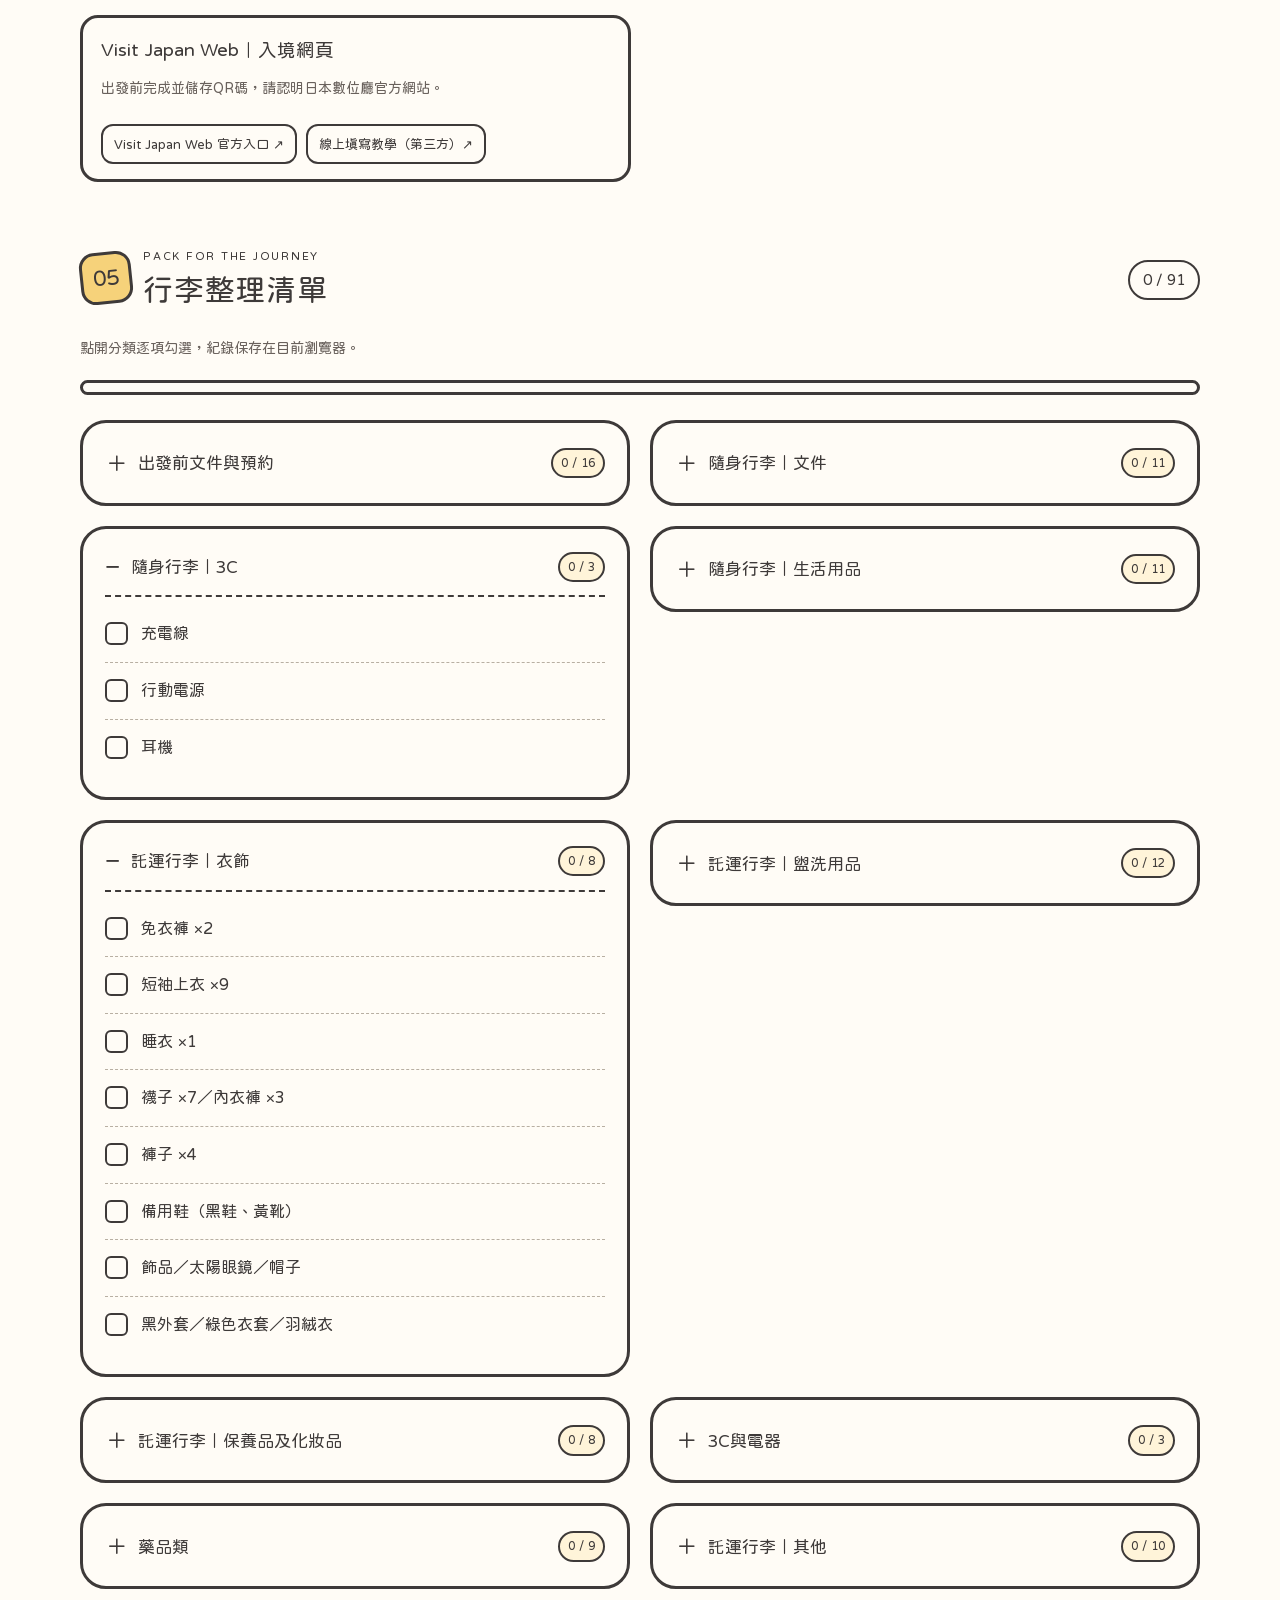
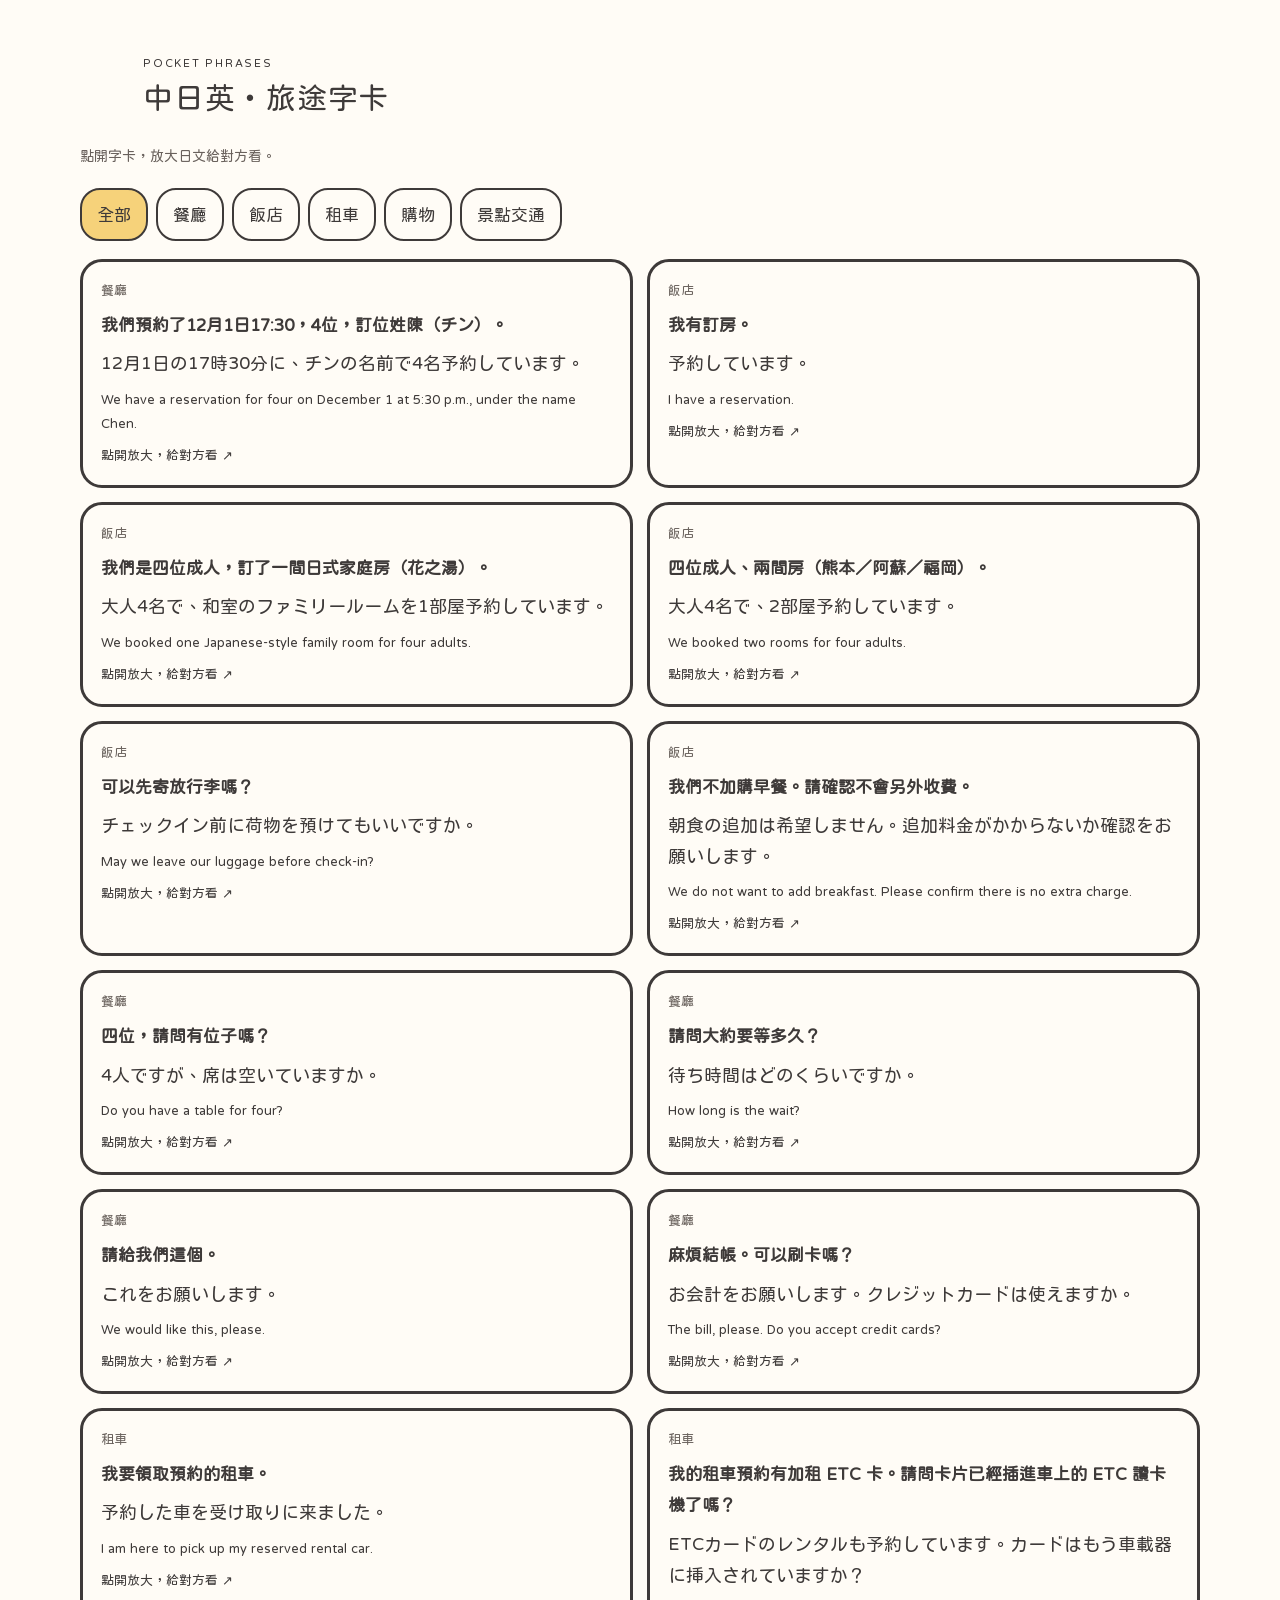
==== commit 2d322ba5: "更新高千穗划船為 13:30 同時段兩艘" ====
--- a/index.html
+++ b/index.html
@@ -11,8 +11,8 @@
   <link rel="preconnect" href="https://fonts.gstatic.com" crossorigin>
   <link href="https://fonts.googleapis.com/css2?family=Huninn&display=swap" rel="stylesheet">
   <link rel="stylesheet" href="style.css?v=20261118-tools">
-  <script src="data.js?v=20261125-checkin-cards" defer></script>
-  <script src="app.js?v=20261125-checkin-cards" defer></script>
+  <script src="data.js?v=20261126-boats" defer></script>
+  <script src="app.js?v=20261126-boats" defer></script>
   <script src="navigation.js?v=20261118-tools" defer></script>
 </head>
 <body>
@@ -78,10 +78,10 @@
     <section id="stay" class="section"><div class="section-heading"><div><p class="eyebrow">STAY & DRIVE</p><h2>住哪裡，怎麼移動</h2></div><span class="section-aside">5晚・4間住宿</span></div><div class="stay-grid" id="hotel-list"></div><article class="rental-card"><div class="rental-title"><span class="square-icon" aria-hidden="true"><svg viewBox="0 0 96 96"><use href="assets/journey-icons.svg#van"/></svg></span><div><p class="small-label">BUDGET · WA · 禁菸</p><h3>WA 級禁菸車｜4 人・4 件大行李</h3><p>租車公司：Budget</p></div></div><div class="rental-grid"><div><span class="small-label">取車</span><strong>11/29（日）09:30</strong><span>熊本站前</span><a class="text-link" href="https://www.google.com/maps/search/?api=1&query=Budget+熊本駅前店" target="_blank" rel="noopener noreferrer">查找取車店 ↗</a></div><div><span class="small-label">還車</span><strong>12/02（三）20:00（原訂）</strong><span>天神北店・行程預計午後提早還車</span><a class="text-link" href="https://www.google.com/maps/search/?api=1&query=Budget+天神北店" target="_blank" rel="noopener noreferrer">查找還車店 ↗</a></div><div><span class="small-label">租車訂單金額</span><strong>費用請登入私人帳本查看</strong><span>現場支付・尚未付款；付款方式與幣別待確認</span><span>含 ETC 卡租用、標準附加安全方案</span></div></div><p class="muted">12/02預計提早還車，原訂20:00；先確認門市受理與費用。取車確認4件大行李配置，還車前加油；油資、通行費、停車另計。</p><div class="official-links"><a href="driving.html">日本自駕規則・標誌速查 ↗</a></div></article></section>
     <section id="budget" class="section"><div class="section-heading"><div><p class="eyebrow">TRAVEL BUDGET</p><h2>旅行費用與記帳</h2></div></div><p>查看出發前費用與四人分攤。</p><details class="detail-box" open><summary>日圓預算｜4位成人初估</summary><div class="table-wrap"><table><thead><tr><th>類別</th><th>四人總額</th><th>計算／付款</th></tr></thead><tbody>
 <tr><td data-label="類別">市電一日券＋熊本機場巴士</td><td data-label="四人總額">¥7,600</td><td data-label="計算／付款">電子市電¥500×4＋機場巴士¥1,400×4；紙本市電¥700×4則另加¥800。</td></tr>
-<tr><td data-label="類別">景點／活動</td><td data-label="四人總額">¥16,300</td><td data-label="計算／付款">水前寺¥500×4＋小火車¥2,300×4＋划船¥5,100×1艘（3位成人）。</td></tr>
+<tr><td data-label="類別">景點／活動</td><td data-label="四人總額">¥21,400</td><td data-label="計算／付款">水前寺¥500×4＋小火車¥2,300×4＋划船¥5,100×2艘。</td></tr>
 <tr><td data-label="類別">ICOCA建議可用餘額</td><td data-label="四人總額">¥4,000</td><td data-label="計算／付款">每人先備¥1,000；已有餘額只補差額，未必全用完。包含天神→福岡機場¥260／人的準備金，不重複加計車資。</td></tr>
-<tr><td data-label="類別"><strong>目前準備額</strong></td><td data-label="四人總額"><strong>¥27,900</strong></td><td data-label="計算／付款">匯率0.21試算約NT$5,859；含ICOCA備用餘額，並非全為現金支出。</td></tr>
-</tbody></table></div><p><strong>付款：</strong>划船¥5,100信用卡付款；電子市電¥2,000依平台付款。機場巴士、水前寺、小火車預留¥16,800現金，ICOCA另備；熊本機場巴士不收ICOCA。</p><p><strong>租車現場支付、尚未付款</strong>，方式與幣別待確認，金額見私人帳本。上表未含租車、油資、過路費、停車、餐飲、購物與泡湯。</p><p class="muted">划船已訂1艘；其餘為預估費用，依實際票價計。</p><div class="official-links"><a href="https://www.kotsu-kumamoto.jp/kiji/pub/Default.aspx?c_id=66" target="_blank" rel="noopener noreferrer">市電票券 ↗</a><a href="https://www.sankobus.jp/bus/ap-limousine/" target="_blank" rel="noopener noreferrer">機場巴士 ↗</a><a href="https://www.suizenji.or.jp/guide/" target="_blank" rel="noopener noreferrer">水前寺票價 ↗</a><a href="https://takachiho-kanko.info/boat/det/" target="_blank" rel="noopener noreferrer">划船費用 ↗</a><a href="https://amaterasu-railway.jp/attraction" target="_blank" rel="noopener noreferrer">小火車票價 ↗</a></div></details><details class="detail-box" open><summary>其他費用與付款狀態</summary><div class="table-wrap"><table><thead><tr><th>項目</th><th>金額</th><th>狀態</th></tr></thead><tbody><tr><td data-label="項目">網路｜暢日卡ULTRA</td><td data-label="金額">NT$680</td><td data-label="狀態">已訂；6天吃到飽不降速，11/28開始使用</td></tr><tr><td data-label="項目">富邦旅平險</td><td data-label="金額">保費待補</td><td data-label="狀態">已投保</td></tr><tr><td data-label="項目">Budget租車</td><td data-label="金額">私人帳本查看</td><td data-label="狀態">現場支付、尚未付款；付款方式待確認</td></tr><tr><td data-label="項目">Full Full 天神店</td><td data-label="金額">¥5,860</td><td data-label="狀態">已預訂，12/02 15:30 取貨</td></tr><tr><td data-label="項目">換日圓準備金</td><td data-label="金額">¥120,000 ≈ NT$25,200</td><td data-label="狀態">以0.21試算；換匯金額不重複列為旅行支出</td></tr></tbody></table></div></details><a class="primary" href="budget.html">開啟私人費用與記帳 →</a></section>
+<tr><td data-label="類別"><strong>目前準備額</strong></td><td data-label="四人總額"><strong>¥33,000</strong></td><td data-label="計算／付款">匯率0.21試算約NT$6,930；含ICOCA備用餘額，並非全為現金支出。</td></tr>
+</tbody></table></div><p><strong>付款：</strong>划船兩艘合計 ¥10,200（線上預約）；電子市電¥2,000依平台付款。機場巴士、水前寺、小火車預留¥16,800現金，ICOCA另備；熊本機場巴士不收ICOCA。</p><p><strong>租車現場支付、尚未付款</strong>，方式與幣別待確認，金額見私人帳本。上表未含租車、油資、過路費、停車、餐飲、購物與泡湯。</p><p class="muted">划船已訂兩艘；其餘為預估費用，依實際票價計。</p><div class="official-links"><a href="https://www.kotsu-kumamoto.jp/kiji/pub/Default.aspx?c_id=66" target="_blank" rel="noopener noreferrer">市電票券 ↗</a><a href="https://www.sankobus.jp/bus/ap-limousine/" target="_blank" rel="noopener noreferrer">機場巴士 ↗</a><a href="https://www.suizenji.or.jp/guide/" target="_blank" rel="noopener noreferrer">水前寺票價 ↗</a><a href="https://takachiho-kanko.info/boat/det/" target="_blank" rel="noopener noreferrer">划船費用 ↗</a><a href="https://amaterasu-railway.jp/attraction" target="_blank" rel="noopener noreferrer">小火車票價 ↗</a></div></details><details class="detail-box" open><summary>其他費用與付款狀態</summary><div class="table-wrap"><table><thead><tr><th>項目</th><th>金額</th><th>狀態</th></tr></thead><tbody><tr><td data-label="項目">網路｜暢日卡ULTRA</td><td data-label="金額">NT$680</td><td data-label="狀態">已訂；6天吃到飽不降速，11/28開始使用</td></tr><tr><td data-label="項目">富邦旅平險</td><td data-label="金額">保費待補</td><td data-label="狀態">已投保</td></tr><tr><td data-label="項目">Budget租車</td><td data-label="金額">私人帳本查看</td><td data-label="狀態">現場支付、尚未付款；付款方式待確認</td></tr><tr><td data-label="項目">Full Full 天神店</td><td data-label="金額">¥5,860</td><td data-label="狀態">已預訂，12/02 15:30 取貨</td></tr><tr><td data-label="項目">換日圓準備金</td><td data-label="金額">¥120,000 ≈ NT$25,200</td><td data-label="狀態">以0.21試算；換匯金額不重複列為旅行支出</td></tr></tbody></table></div></details><a class="primary" href="budget.html">開啟私人費用與記帳 →</a></section>
     <section id="checklist" class="section"><div class="section-heading"><div><p class="eyebrow">BEFORE YOU GO</p><h2>行前清單</h2></div><span id="check-counter" class="counter" aria-live="polite"></span></div><p class="intro-muted">出發前逐項確認，完成就打勾。進度保存在目前瀏覽器。</p><div class="progress-track" role="progressbar" aria-label="行前準備進度" aria-valuemin="0" aria-valuemax="100" aria-valuenow="0"><div id="check-progress"></div></div><div id="checklist-items" class="checklist-grid"></div><p class="muted">Visit Japan Web 為入境網頁服務，請認明日本數位廳官方網站。</p><div class="official-links"><a href="https://services.digital.go.jp/zh-cmn-hant/visit-japan-web/" target="_blank" rel="noopener noreferrer">Visit Japan Web 官方入口 ↗</a><a href="https://debbiechien.com/visit-japan-web/" target="_blank" rel="noopener noreferrer">線上填寫教學（第三方）↗</a><a href="https://takachiho-kanko.info/boat/detail.php" target="_blank" rel="noopener noreferrer">划船資訊 ↗</a><a href="https://amaterasu-railway.jp/" target="_blank" rel="noopener noreferrer">小火車官網 ↗</a></div><details class="detail-box"><summary>旅行小筆記</summary><label for="trip-notes">記下想買的東西、集合時間或臨時調整</label><textarea id="trip-notes" rows="5" placeholder="例如：出門前幫媽媽帶好保暖外套……"></textarea><p id="notes-status" class="muted" role="status">筆記僅保存在目前瀏覽器。</p></details><p id="storage-status" class="muted" role="status"></p></section>
 <section id="travel-info" class="section"><div class="section-heading"><div><p class="eyebrow">WEATHER · AUTUMN · HELP</p><h2>天氣、楓紅與辦事處連結</h2></div></div>
 <details class="detail-box" open><summary>日本氣象資訊</summary><p>查看沿途天氣；警報與管制以官方公告為準。</p><div class="official-links"><a href="https://www.jma.go.jp/bosai/forecast/" target="_blank" rel="noopener noreferrer">日本氣象廳天氣預報 ↗</a><a href="https://www.jma.go.jp/bosai/warning/" target="_blank" rel="noopener noreferrer">日本氣象廳警報 ↗</a><a href="https://tenki.jp/forecast/9/" target="_blank" rel="noopener noreferrer">tenki.jp九州天氣 ↗</a></div></details>
@@ -98,7 +98,7 @@
     <section id="packing" class="section"><div class="section-heading"><div><p class="eyebrow">PACK FOR THE JOURNEY</p><h2>行李整理清單</h2></div><span id="packing-counter" class="counter" aria-live="polite"></span></div><p class="intro-muted">點開分類逐項勾選，紀錄保存在目前瀏覽器。</p><div id="packing-track" class="progress-track" role="progressbar" aria-label="行李整理進度" aria-valuemin="0" aria-valuemax="100" aria-valuenow="0"><div id="packing-progress"></div></div><div id="packing-items" class="checklist-grid"></div></section>
     <section id="phrases" class="section"><div class="section-heading"><div><p class="eyebrow">POCKET PHRASES</p><h2>中日英・旅途字卡</h2></div></div><p class="intro-muted">點開字卡，放大日文給對方看。</p><div id="phrase-filters" class="phrase-filters" aria-label="字卡分類"></div><div id="phrase-list" class="phrase-grid"></div></section>
 <dialog id="phrase-dialog" aria-labelledby="phrase-dialog-title"><button id="phrase-close" type="button">關閉 ✕</button><h2 id="phrase-dialog-title"></h2><p id="phrase-dialog-ja" lang="ja"></p><p id="phrase-dialog-en" lang="en"></p></dialog>
-    <footer><div class="footer-mark">旅</div><p>把好風景，留給一起旅行的人。</p><span>九州賞楓之旅 · 整理：Misha</span><small>更新：2026/11/25｜營業、交通與票價依當日公告。</small></footer>
+    <footer><div class="footer-mark">旅</div><p>把好風景，留給一起旅行的人。</p><span>九州賞楓之旅 · 整理：Misha</span><small>更新：2026/11/26｜營業、交通與票價依當日公告。</small></footer>
   </main>
 </body>
 </html>
